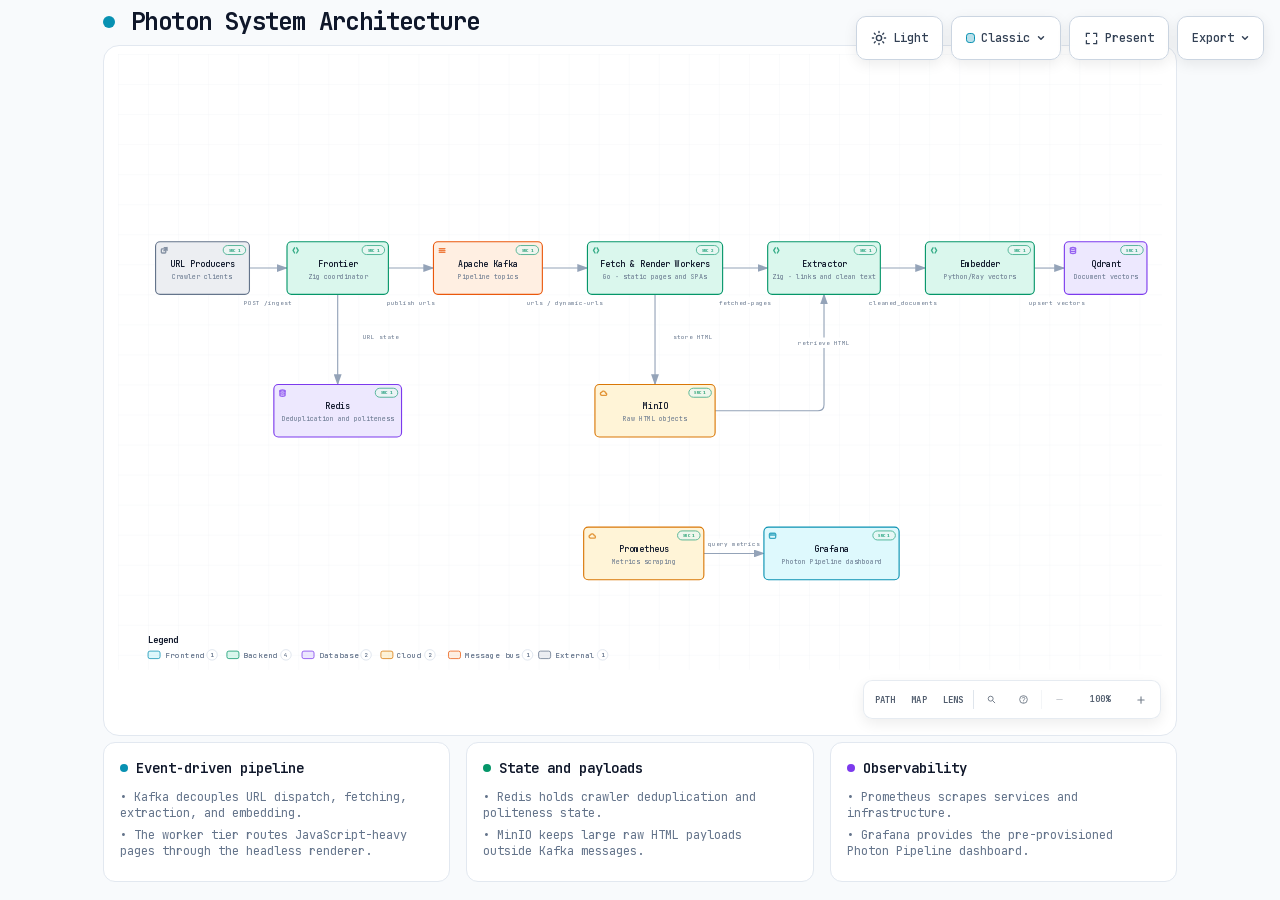
==== docs/architecture-assets/photon-system-architecture.html @ e8f9b31d "Improve crawler architecture and test coverage" ====
<!DOCTYPE html>
<html lang="en" data-theme="dark" data-preset="classic">
<head>
  <meta charset="UTF-8">
  <meta name="viewport" content="width=device-width, initial-scale=1.0">
  <meta name="generator" content="archify 2.17.0-dev.1">
  <title>Photon System Architecture Diagram</title>
  <script>
    // Resolve the theme before first paint so light-preference users don't
    // see a dark flash. The toolbar script below re-applies with UI state.
    (function () {
      try {
        var theme = null;
        try {
          var param = new URLSearchParams(window.location.search).get('theme');
          if (param === 'light' || param === 'dark') theme = param;
          if (new URLSearchParams(window.location.search).get('embed') === '1') {
            document.documentElement.setAttribute('data-embed', 'true');
          }
          if (new URLSearchParams(window.location.search).get('present') === '1') {
            document.documentElement.setAttribute('data-present', 'true');
          }
        } catch (_) {}
        if (!theme) {
          try { theme = localStorage.getItem('archify-theme'); } catch (_) {}
        }
        if (theme !== 'light' && theme !== 'dark') {
          theme = window.matchMedia('(prefers-color-scheme: light)').matches ? 'light' : 'dark';
        }
        document.documentElement.setAttribute('data-theme', theme);
      } catch (_) {}
    })();
  </script>
  <style id="archify-fonts">
/*
JetBrains Mono variable WOFF2 subsets from Google Fonts service revision v24.
These fixed bytes are shared by the viewer and its SVG/raster exports.
No local() source: an installed copy must not override the bundled font.
Uncovered characters (including CJK) still use the system fallback stack.
Upstream: https://github.com/JetBrains/JetBrainsMono

cyrillic-ext    1664 bytes  sha256 9343de2ca5d9549f792e7962375af8efb0f320c7643bfd36c884b5a30e5c396f
cyrillic        8892 bytes  sha256 4995a9a43ac659ec32fcd8b463755cd6a07b31a6e6b3894a6a153b661cf490e2
greek           6800 bytes  sha256 49c3da6c9a2b279b0f1f860f5cfb1f5dc38d88a5c7be9c9b1837bbc4e3db6111
vietnamese      5872 bytes  sha256 d44eb1936043a56038eb02dd70b243f379bef65783f94ec12f277550720411f1
latin-ext      11596 bytes  sha256 9c38cb2d0d2d93c1ee6e21fa78db76f13ea7e15e15cc64214c7ca89b6aaa35c4
latin          31340 bytes  sha256 2c32b9b3ee358c119e210f6f5195f9bd34894d78a785ff2e95d60e718e400af4

Copyright 2020 The JetBrains Mono Project Authors (https://github.com/JetBrains/JetBrainsMono)

This Font Software is licensed under the SIL Open Font License, Version 1.1.
This license is copied below, and is also available with a FAQ at:
https://openfontlicense.org


-----------------------------------------------------------
SIL OPEN FONT LICENSE Version 1.1 - 26 February 2007
-----------------------------------------------------------

PREAMBLE
The goals of the Open Font License (OFL) are to stimulate worldwide
development of collaborative font projects, to support the font creation
efforts of academic and linguistic communities, and to provide a free and
open framework in which fonts may be shared and improved in partnership
with others.

The OFL allows the licensed fonts to be used, studied, modified and
redistributed freely as long as they are not sold by themselves. The
fonts, including any derivative works, can be bundled, embedded,
redistributed and/or sold with any software provided that any reserved
names are not used by derivative works. The fonts and derivatives,
however, cannot be released under any other type of license. The
requirement for fonts to remain under this license does not apply
to any document created using the fonts or their derivatives.

DEFINITIONS
"Font Software" refers to the set of files released by the Copyright
Holder(s) under this license and clearly marked as such. This may
include source files, build scripts and documentation.

"Reserved Font Name" refers to any names specified as such after the
copyright statement(s).

"Original Version" refers to the collection of Font Software components as
distributed by the Copyright Holder(s).

"Modified Version" refers to any derivative made by adding to, deleting,
or substituting -- in part or in whole -- any of the components of the
Original Version, by changing formats or by porting the Font Software to a
new environment.

"Author" refers to any designer, engineer, programmer, technical
writer or other person who contributed to the Font Software.

PERMISSION & CONDITIONS
Permission is hereby granted, free of charge, to any person obtaining
a copy of the Font Software, to use, study, copy, merge, embed, modify,
redistribute, and sell modified and unmodified copies of the Font
Software, subject to the following conditions:

1) Neither the Font Software nor any of its individual components,
in Original or Modified Versions, may be sold by itself.

2) Original or Modified Versions of the Font Software may be bundled,
redistributed and/or sold with any software, provided that each copy
contains the above copyright notice and this license. These can be
included either as stand-alone text files, human-readable headers or
in the appropriate machine-readable metadata fields within text or
binary files as long as those fields can be easily viewed by the user.

3) No Modified Version of the Font Software may use the Reserved Font
Name(s) unless explicit written permission is granted by the corresponding
Copyright Holder. This restriction only applies to the primary font name as
presented to the users.

4) The name(s) of the Copyright Holder(s) or the Author(s) of the Font
Software shall not be used to promote, endorse or advertise any
Modified Version, except to acknowledge the contribution(s) of the
Copyright Holder(s) and the Author(s) or with their explicit written
permission.

5) The Font Software, modified or unmodified, in part or in whole,
must be distributed entirely under this license, and must not be
distributed under any other license. The requirement for fonts to
remain under this license does not apply to any document created
using the Font Software.

TERMINATION
This license becomes null and void if any of the above conditions are
not met.

DISCLAIMER
THE FONT SOFTWARE IS PROVIDED "AS IS", WITHOUT WARRANTY OF ANY KIND,
EXPRESS OR IMPLIED, INCLUDING BUT NOT LIMITED TO ANY WARRANTIES OF
MERCHANTABILITY, FITNESS FOR A PARTICULAR PURPOSE AND NONINFRINGEMENT
OF COPYRIGHT, PATENT, TRADEMARK, OR OTHER RIGHT. IN NO EVENT SHALL THE
COPYRIGHT HOLDER BE LIABLE FOR ANY CLAIM, DAMAGES OR OTHER LIABILITY,
INCLUDING ANY GENERAL, SPECIAL, INDIRECT, INCIDENTAL, OR CONSEQUENTIAL
DAMAGES, WHETHER IN AN ACTION OF CONTRACT, TORT OR OTHERWISE, ARISING
FROM, OUT OF THE USE OR INABILITY TO USE THE FONT SOFTWARE OR FROM
OTHER DEALINGS IN THE FONT SOFTWARE.
*/
    /* cyrillic-ext */
    @font-face { font-family: 'JetBrains Mono'; font-style: normal; font-weight: 400 800; font-display: swap;
      src: url([data-uri]) format('woff2');
      unicode-range: U+0460-052F, U+1C80-1C8A, U+20B4, U+2DE0-2DFF, U+A640-A69F, U+FE2E-FE2F; }
    /* cyrillic */
    @font-face { font-family: 'JetBrains Mono'; font-style: normal; font-weight: 400 800; font-display: swap;
      src: url([data-uri]) format('woff2');
      unicode-range: U+0301, U+0400-045F, U+0490-0491, U+04B0-04B1, U+2116; }
    /* greek */
    @font-face { font-family: 'JetBrains Mono'; font-style: normal; font-weight: 400 800; font-display: swap;
      src: url([data-uri]) format('woff2');
      unicode-range: U+0370-0377, U+037A-037F, U+0384-038A, U+038C, U+038E-03A1, U+03A3-03FF; }
    /* vietnamese */
    @font-face { font-family: 'JetBrains Mono'; font-style: normal; font-weight: 400 800; font-display: swap;
      src: url([data-uri]) format('woff2');
      unicode-range: U+0102-0103, U+0110-0111, U+0128-0129, U+0168-0169, U+01A0-01A1, U+01AF-01B0, U+0300-0301, U+0303-0304, U+0308-0309, U+0323, U+0329, U+1EA0-1EF9, U+20AB; }
    /* latin-ext */
    @font-face { font-family: 'JetBrains Mono'; font-style: normal; font-weight: 400 800; font-display: swap;
      src: url([data-uri]) format('woff2');
      unicode-range: U+0100-02BA, U+02BD-02C5, U+02C7-02CC, U+02CE-02D7, U+02DD-02FF, U+0304, U+0308, U+0329, U+1D00-1DBF, U+1E00-1E9F, U+1EF2-1EFF, U+2020, U+20A0-20AB, U+20AD-20C0, U+2113, U+2C60-2C7F, U+A720-A7FF; }
    /* latin */
    @font-face { font-family: 'JetBrains Mono'; font-style: normal; font-weight: 400 800; font-display: swap;
      src: url([data-uri]) format('woff2');
      unicode-range: U+0000-00FF, U+0131, U+0152-0153, U+02BB-02BC, U+02C6, U+02DA, U+02DC, U+0304, U+0308, U+0329, U+2000-206F, U+20AC, U+2122, U+2191, U+2193, U+2212, U+2215, U+FEFF, U+FFFD; }
  </style>
  <style>
    /* ==========================================================
       THEME VARIABLES — switch by toggling [data-theme] on <html>
       ========================================================== */
    :root,
    [data-theme="dark"] {
      --bg: #020617;
      --grid: #1e293b;
      --text: #ffffff;
      --text-muted: #94a3b8;
      --text-dim: #475569;
      /* UI chrome and menu hints need more contrast than SVG .t-dim accents */
      --text-faint: #7d8da1;

      --panel: rgba(15, 23, 42, 0.5);
      --panel-border: #1e293b;
      --lane-fill: rgba(15, 23, 42, 0.22);
      --lane-stroke: #334155;

      --arrow: #64748b;
      --arrow-emphasis: #34d399;

      /* Opaque mask color used behind semi-transparent component fills
         so the arrows drawn underneath are properly hidden. */
      --mask: #0f172a;

      --frontend-fill:    rgba(8, 51, 68, 0.4);
      --frontend-stroke:  #22d3ee;
      --backend-fill:     rgba(6, 78, 59, 0.4);
      --backend-stroke:   #34d399;
      --database-fill:    rgba(76, 29, 149, 0.4);
      --database-stroke:  #a78bfa;
      --cloud-fill:       rgba(120, 53, 15, 0.3);
      --cloud-stroke:     #fbbf24;
      --security-fill:    rgba(136, 19, 55, 0.4);
      --security-stroke:  #fb7185;
      --messagebus-fill:  rgba(251, 146, 60, 0.3);
      --messagebus-stroke:#fb923c;
      --external-fill:    rgba(30, 41, 59, 0.5);
      --external-stroke:  #94a3b8;

      --toolbar-bg:       rgba(15, 23, 42, 0.8);
      --toolbar-border:   #334155;
      --toolbar-text:     #e2e8f0;
      --toolbar-hover:    rgba(15, 23, 42, 0.95);
      --toolbar-menu-bg:  #0f172a;
    }

    [data-theme="light"] {
      --bg: #f8fafc;
      --grid: #e2e8f0;
      --text: #0f172a;
      --text-muted: #64748b;
      --text-dim: #94a3b8;
      --text-faint: #64748b;

      --panel: #ffffff;
      --panel-border: #e2e8f0;
      --lane-fill: rgba(248, 250, 252, 0.65);
      --lane-stroke: #cbd5e1;

      --arrow: #94a3b8;
      --arrow-emphasis: #059669;

      --mask: #ffffff;

      --frontend-fill:    rgba(34, 211, 238, 0.15);
      --frontend-stroke:  #0891b2;
      --backend-fill:     rgba(52, 211, 153, 0.18);
      --backend-stroke:   #059669;
      --database-fill:    rgba(167, 139, 250, 0.2);
      --database-stroke:  #7c3aed;
      --cloud-fill:       rgba(251, 191, 36, 0.18);
      --cloud-stroke:     #d97706;
      --security-fill:    rgba(251, 113, 133, 0.15);
      --security-stroke:  #e11d48;
      --messagebus-fill:  rgba(251, 146, 60, 0.15);
      --messagebus-stroke:#ea580c;
      --external-fill:    rgba(148, 163, 184, 0.18);
      --external-stroke:  #64748b;

      --toolbar-bg:       rgba(255, 255, 255, 0.92);
      --toolbar-border:   #cbd5e1;
      --toolbar-text:     #334155;
      --toolbar-hover:    #ffffff;
      --toolbar-menu-bg:  #ffffff;
    }

    /* ==========================================================
       SIGNAL FLOW — an opt-in, motion-forward visual preset.
       The variables also target a standalone exported SVG, whose
       root carries data-preset and data-theme directly.
       ========================================================== */
    [data-preset="signal-flow"][data-theme="dark"] {
      --bg: #030711;
      --grid: #15233a;
      --panel: rgba(6, 14, 28, 0.78);
      --panel-border: #1d3350;
      --lane-fill: rgba(9, 22, 40, 0.5);
      --lane-stroke: #2c4564;
      --text: #f5fbff;
      --text-muted: #9eb0c7;
      --text-dim: #52667f;
      --text-faint: #7890ad;
      --mask: #07101e;
      --frontend-fill: rgba(6, 182, 212, 0.14);
      --frontend-stroke: #67e8f9;
      --backend-fill: rgba(16, 185, 129, 0.14);
      --backend-stroke: #5eead4;
      --database-fill: rgba(139, 92, 246, 0.16);
      --database-stroke: #c4b5fd;
      --cloud-fill: rgba(245, 158, 11, 0.13);
      --cloud-stroke: #fcd34d;
      --security-fill: rgba(244, 63, 94, 0.13);
      --security-stroke: #fda4af;
      --messagebus-fill: rgba(249, 115, 22, 0.13);
      --messagebus-stroke: #fdba74;
      --external-fill: rgba(71, 85, 105, 0.24);
      --external-stroke: #a5b4c7;
      --arrow: #7890ad;
      --arrow-emphasis: #2dd4bf;
      --toolbar-bg: rgba(7, 16, 30, 0.86);
      --toolbar-border: #29415f;
      --toolbar-menu-bg: #07101e;
    }

    [data-preset="signal-flow"][data-theme="light"] {
      --bg: #f4f9fc;
      --grid: #d4e5ee;
      --panel: rgba(255, 255, 255, 0.82);
      --panel-border: #bfd5e2;
      --lane-fill: rgba(232, 243, 248, 0.62);
      --lane-stroke: #a9c5d5;
      --text: #102638;
      --text-muted: #587287;
      --text-dim: #8aa2b4;
      --text-faint: #668397;
      --mask: #ffffff;
      --frontend-fill: rgba(6, 182, 212, 0.09);
      --frontend-stroke: #0789a1;
      --backend-fill: rgba(5, 150, 105, 0.09);
      --backend-stroke: #087f69;
      --database-fill: rgba(124, 58, 237, 0.09);
      --database-stroke: #7254c7;
      --cloud-fill: rgba(217, 119, 6, 0.08);
      --cloud-stroke: #b9670b;
      --security-fill: rgba(225, 29, 72, 0.08);
      --security-stroke: #c53a59;
      --messagebus-fill: rgba(234, 88, 12, 0.08);
      --messagebus-stroke: #c65f27;
      --external-fill: rgba(100, 116, 139, 0.1);
      --external-stroke: #607a8c;
      --arrow: #7b97aa;
      --arrow-emphasis: #0d9488;
    }

    /* ==========================================================
       BLUEPRINT — a review-first drafting preset for deployment,
       infrastructure, and technical design documentation. It keeps
       the same semantic palette and geometry while trading glow for
       precise grid contrast, squared materials, and drafting marks.
       ========================================================== */
    [data-preset="blueprint"][data-theme="dark"] {
      --bg: #06131f;
      --grid: #17425a;
      --panel: rgba(7, 27, 43, 0.9);
      --panel-border: #27627f;
      --lane-fill: rgba(10, 43, 66, 0.36);
      --lane-stroke: #34799a;
      --text: #e3f6ff;
      --text-muted: #91b8ca;
      --text-dim: #557e92;
      --text-faint: #739caf;
      --mask: #0a2031;
      --frontend-fill: rgba(26, 157, 193, 0.14);
      --frontend-stroke: #66d9ef;
      --backend-fill: rgba(31, 155, 124, 0.13);
      --backend-stroke: #69dfbd;
      --database-fill: rgba(120, 105, 196, 0.14);
      --database-stroke: #b4a8ff;
      --cloud-fill: rgba(197, 145, 43, 0.13);
      --cloud-stroke: #ffd166;
      --security-fill: rgba(199, 76, 104, 0.13);
      --security-stroke: #ff8da1;
      --messagebus-fill: rgba(207, 112, 49, 0.13);
      --messagebus-stroke: #ffad66;
      --external-fill: rgba(84, 119, 139, 0.18);
      --external-stroke: #a7cad9;
      --arrow: #78a3b7;
      --arrow-emphasis: #64dfc1;
      --toolbar-bg: rgba(7, 28, 45, 0.92);
      --toolbar-border: #34799a;
      --toolbar-text: #d8f3ff;
      --toolbar-hover: rgba(18, 58, 83, 0.95);
      --toolbar-menu-bg: #0a2031;
    }

    [data-preset="blueprint"][data-theme="light"] {
      --bg: #edf7fa;
      --grid: #b5d5e1;
      --panel: rgba(249, 253, 255, 0.94);
      --panel-border: #78aabd;
      --lane-fill: rgba(210, 232, 240, 0.42);
      --lane-stroke: #83b2c4;
      --text: #123344;
      --text-muted: #4e7486;
      --text-dim: #86a6b4;
      --text-faint: #668c9d;
      --mask: #f9fdff;
      --frontend-fill: rgba(8, 145, 178, 0.08);
      --frontend-stroke: #087f9c;
      --backend-fill: rgba(5, 128, 101, 0.08);
      --backend-stroke: #08755f;
      --database-fill: rgba(100, 75, 180, 0.08);
      --database-stroke: #6757a8;
      --cloud-fill: rgba(181, 120, 15, 0.08);
      --cloud-stroke: #a86609;
      --security-fill: rgba(190, 48, 80, 0.07);
      --security-stroke: #b32f50;
      --messagebus-fill: rgba(196, 81, 22, 0.07);
      --messagebus-stroke: #b65120;
      --external-fill: rgba(79, 112, 128, 0.08);
      --external-stroke: #506f7e;
      --arrow: #6d93a5;
      --arrow-emphasis: #087f69;
      --toolbar-bg: rgba(247, 252, 254, 0.94);
      --toolbar-border: #8ab5c5;
      --toolbar-text: #294f61;
      --toolbar-hover: #ffffff;
      --toolbar-menu-bg: #f9fdff;
    }

    /* ==========================================================
       EDITORIAL — a warm, publication-minded preset for design
       reviews, launch notes, and documentation. The diagram keeps
       the same semantic palette and exact geometry, but trades
       software chrome for paper, ink, ruled structure, and one
       restrained vermilion accent.
       ========================================================== */
    [data-preset="editorial"][data-theme="dark"] {
      --bg: #181611;
      --grid: #39342a;
      --panel: rgba(35, 31, 24, 0.96);
      --panel-border: #625a4a;
      --lane-fill: rgba(52, 46, 35, 0.46);
      --lane-stroke: #726957;
      --text: #f4eddf;
      --text-muted: #b9ae9b;
      --text-dim: #776e60;
      --text-faint: #9d917e;
      --mask: #231f18;
      --frontend-fill: rgba(43, 133, 142, 0.16);
      --frontend-stroke: #7fc6c7;
      --backend-fill: rgba(63, 132, 92, 0.16);
      --backend-stroke: #8fc29e;
      --database-fill: rgba(117, 91, 141, 0.17);
      --database-stroke: #c0a4d0;
      --cloud-fill: rgba(170, 119, 49, 0.16);
      --cloud-stroke: #d8ad68;
      --security-fill: rgba(157, 69, 65, 0.17);
      --security-stroke: #df9085;
      --messagebus-fill: rgba(174, 79, 42, 0.16);
      --messagebus-stroke: #df946f;
      --external-fill: rgba(126, 115, 96, 0.18);
      --external-stroke: #b8ad99;
      --arrow: #948978;
      --arrow-emphasis: #dd6b3d;
      --toolbar-bg: rgba(35, 31, 24, 0.92);
      --toolbar-border: #625a4a;
      --toolbar-text: #eee5d5;
      --toolbar-hover: #302a20;
      --toolbar-menu-bg: #231f18;
    }

    [data-preset="editorial"][data-theme="light"] {
      --bg: #f2eee5;
      --grid: #d8d0c2;
      --panel: rgba(251, 248, 241, 0.97);
      --panel-border: #c4b9a6;
      --lane-fill: rgba(229, 221, 207, 0.42);
      --lane-stroke: #b8aa94;
      --text: #242018;
      --text-muted: #6f6658;
      --text-dim: #a09788;
      --text-faint: #817767;
      --mask: #fbf8f1;
      --frontend-fill: rgba(31, 117, 126, 0.09);
      --frontend-stroke: #287e84;
      --backend-fill: rgba(42, 119, 75, 0.09);
      --backend-stroke: #397b53;
      --database-fill: rgba(105, 75, 130, 0.09);
      --database-stroke: #765d86;
      --cloud-fill: rgba(157, 103, 31, 0.1);
      --cloud-stroke: #9a671f;
      --security-fill: rgba(153, 58, 52, 0.09);
      --security-stroke: #9e463f;
      --messagebus-fill: rgba(182, 70, 27, 0.09);
      --messagebus-stroke: #ad4b25;
      --external-fill: rgba(101, 91, 75, 0.09);
      --external-stroke: #746b5e;
      --arrow: #8a806f;
      --arrow-emphasis: #bb4c23;
      --toolbar-bg: rgba(251, 248, 241, 0.94);
      --toolbar-border: #c4b9a6;
      --toolbar-text: #40392f;
      --toolbar-hover: #fffdf8;
      --toolbar-menu-bg: #fbf8f1;
    }

    * { margin: 0; padding: 0; box-sizing: border-box; }

    body {
      font-family: 'JetBrains Mono', ui-monospace, SFMono-Regular, Menlo, Consolas, 'DejaVu Sans Mono', 'Liberation Mono', 'Noto Sans Mono CJK SC', 'PingFang SC', 'Hiragino Sans GB', 'Microsoft YaHei', monospace;
      background: var(--bg);
      min-height: 100vh;
      padding: 2rem;
      color: var(--text);
      transition: background 0.2s ease, color 0.2s ease;
    }

    html[data-preset="signal-flow"] body {
      background-image:
        radial-gradient(circle at 18% -8%, rgba(34, 211, 238, 0.14), transparent 34rem),
        radial-gradient(circle at 92% 18%, rgba(139, 92, 246, 0.12), transparent 30rem);
      background-attachment: fixed;
    }
    html[data-preset="signal-flow"][data-theme="light"] body {
      background-image:
        radial-gradient(circle at 18% -8%, rgba(6, 182, 212, 0.12), transparent 34rem),
        radial-gradient(circle at 92% 18%, rgba(139, 92, 246, 0.08), transparent 30rem);
    }
    html[data-preset="blueprint"] body {
      background-image:
        linear-gradient(var(--grid) 1px, transparent 1px),
        linear-gradient(90deg, var(--grid) 1px, transparent 1px);
      background-size: 32px 32px;
      background-position: -1px -1px;
      background-attachment: fixed;
    }
    html[data-preset="editorial"] body {
      background-image:
        linear-gradient(90deg, transparent 0, transparent 5.4rem, color-mix(in srgb, var(--security-stroke) 18%, transparent) 5.4rem, color-mix(in srgb, var(--security-stroke) 18%, transparent) calc(5.4rem + 1px), transparent calc(5.4rem + 1px)),
        repeating-linear-gradient(0deg, transparent 0, transparent 31px, color-mix(in srgb, var(--grid) 36%, transparent) 31px, color-mix(in srgb, var(--grid) 36%, transparent) 32px);
      background-attachment: fixed;
    }

    /* Gallery/embed mode keeps the generated artifact as the source of truth
       while presenting only its diagram surface inside a proof card. */
    html[data-embed="true"] body {
      min-height: 0;
      padding: 0;
      overflow: hidden;
      background: var(--bg);
      background-image: none;
    }
    html[data-embed="true"] .toolbar,
    html[data-embed="true"] .header,
    html[data-embed="true"] .cards,
    html[data-embed="true"] .diagram-nav,
    html[data-embed="true"] .overview-map,
    html[data-embed="true"] .focus-chip,
    html[data-embed="true"] .route-probe,
    html[data-embed="true"] .semantic-lens,
    html[data-embed="true"] .diagram-guide,
    html[data-embed="true"] .node-finder,
    html[data-embed="true"] .guided-views { display: none !important; }
    html[data-embed="true"] .container { max-width: none; }
    html[data-embed="true"] .diagram-container {
      padding: 0.5rem;
      border: 0;
      border-radius: 0;
      box-shadow: none;
    }
    html[data-embed="true"] .diagram-container svg { min-width: 0; }

    /* Share Chapter Cue lives in the HTML viewer layer, not inside the SVG.
       It gives one-shot embeds a title, authored note, truthful stop order,
       and lifecycle state while canonical diagram geometry stays untouched. */
    .share-chapter-cue { display: none; }
    html[data-embed="true"][data-share-playback="true"] .share-chapter-cue:not([hidden]),
    html[data-embed="true"][data-share-moment="true"] .share-chapter-cue:not([hidden]) {
      position: absolute;
      z-index: 18;
      top: 0.85rem;
      left: 50%;
      display: grid;
      grid-template-columns: auto minmax(9rem, 13.5rem) minmax(0, 1fr);
      align-items: center;
      gap: 0.45rem 0.85rem;
      width: min(52rem, calc(100% - 1.5rem));
      min-height: 3.35rem;
      padding: 0.55rem 0.75rem 0.65rem;
      overflow: hidden;
      border: 1px solid color-mix(in srgb, var(--frontend-stroke) 42%, var(--toolbar-border));
      border-radius: 0.75rem;
      background:
        linear-gradient(115deg, color-mix(in srgb, var(--frontend-fill) 52%, transparent), transparent 45%),
        color-mix(in srgb, var(--toolbar-menu-bg) 92%, transparent);
      color: var(--toolbar-text);
      box-shadow: 0 14px 42px rgba(0, 0, 0, 0.3), inset 0 1px 0 rgba(255, 255, 255, 0.045);
      backdrop-filter: blur(16px);
      pointer-events: none;
      animation: archify-share-cue-enter 280ms cubic-bezier(0.22, 1, 0.36, 1) both;
    }
    html[data-preset="blueprint"] .share-chapter-cue {
      border-radius: 0.2rem;
      background:
        linear-gradient(90deg, color-mix(in srgb, var(--frontend-fill) 46%, transparent), transparent 36%),
        var(--toolbar-menu-bg);
      box-shadow: 0 10px 28px rgba(0, 0, 0, 0.2);
      backdrop-filter: none;
    }
    html[data-preset="editorial"] .share-chapter-cue {
      border-color: var(--panel-border);
      background:
        linear-gradient(90deg, color-mix(in srgb, var(--security-fill) 58%, transparent), transparent 42%),
        var(--toolbar-menu-bg);
      box-shadow: 0 10px 30px color-mix(in srgb, #000 18%, transparent);
      backdrop-filter: none;
    }
    html[data-preset="editorial"] .share-chapter-state { color: var(--arrow-emphasis); }
    html[data-preset="editorial"] .share-chapter-state::before {
      border-radius: 0;
      box-shadow: none;
      transform: rotate(45deg) scale(0.8);
    }
    .share-chapter-index {
      display: grid;
      gap: 0.12rem;
      min-width: 5rem;
      padding-right: 0.75rem;
      border-right: 1px solid var(--toolbar-border);
    }
    .share-chapter-state {
      display: inline-flex;
      align-items: center;
      gap: 0.36rem;
      color: var(--frontend-stroke);
      font-size: 0.5rem;
      font-weight: 800;
      letter-spacing: 0.14em;
      text-transform: uppercase;
    }
    .share-chapter-state::before {
      width: 0.38rem;
      height: 0.38rem;
      border-radius: 50%;
      background: currentColor;
      box-shadow: 0 0 10px currentColor;
      content: '';
    }
    .share-chapter-cue[data-state="playing"] .share-chapter-state::before {
      animation: archify-share-cue-pulse 1.15s ease-in-out infinite;
    }
    .share-chapter-count {
      color: var(--text-faint);
      font-size: 0.5rem;
      font-weight: 700;
      letter-spacing: 0.08em;
      text-transform: uppercase;
    }
    .share-chapter-copy { min-width: 0; }
    .share-chapter-copy strong,
    .share-chapter-copy small,
    .share-chapter-route {
      display: block;
      overflow: hidden;
      text-overflow: ellipsis;
      white-space: nowrap;
    }
    .share-chapter-copy strong {
      color: var(--toolbar-text);
      font-size: 0.6875rem;
      line-height: 1.35;
    }
    .share-chapter-copy small {
      margin-top: 0.08rem;
      color: var(--text-muted);
      font-size: 0.5rem;
      line-height: 1.35;
    }
    .share-chapter-route {
      color: color-mix(in srgb, var(--frontend-stroke) 76%, var(--text-muted));
      font-size: 0.5625rem;
      font-weight: 650;
      letter-spacing: 0.015em;
      text-align: right;
    }
    .share-chapter-progress {
      position: absolute;
      right: 0;
      bottom: 0;
      left: 0;
      height: 2px;
      overflow: hidden;
      background: color-mix(in srgb, var(--toolbar-border) 72%, transparent);
    }
    .share-chapter-progress span {
      display: block;
      width: 100%;
      height: 100%;
      background: linear-gradient(90deg, var(--frontend-stroke), var(--database-stroke));
      box-shadow: 0 0 12px var(--frontend-stroke);
      transform: scaleX(0);
      transform-origin: left center;
    }

    /* Presentation Stage is a viewer-only layer: it gives the live diagram
       the viewport while keeping guided views, theme, focus, and exports real.
       Embed mode wins when both query parameters are present. */
    html[data-present="true"]:not([data-embed="true"]) body {
      height: 100dvh;
      min-height: 0;
      padding: 1rem;
      overflow: hidden;
    }
    html[data-present="true"]:not([data-embed="true"]) .container {
      display: flex;
      flex-direction: column;
      gap: 0.75rem;
      width: 100%;
      max-width: none;
      height: calc(100dvh - 2rem);
    }
    html[data-present="true"]:not([data-embed="true"]) .header {
      flex: none;
      min-width: 0;
      margin: 0;
      padding-right: 23rem;
    }
    html[data-present="true"]:not([data-embed="true"]) .header-row { margin-bottom: 0.25rem; }
    html[data-present="true"]:not([data-embed="true"]) .subtitle {
      overflow: hidden;
      text-overflow: ellipsis;
      white-space: nowrap;
    }
    html[data-present="true"]:not([data-embed="true"]) .guided-views {
      flex: none;
      margin-bottom: 0;
    }
    html[data-present="true"]:not([data-embed="true"]) .diagram-container {
      display: flex;
      flex: 1 1 auto;
      align-items: center;
      justify-content: center;
      min-height: 0;
      padding: 0.75rem;
      padding-bottom: calc(0.75rem + var(--archify-nav-reserve));
    }
    html[data-present="true"]:not([data-embed="true"]) .diagram-container > svg {
      flex: 1 1 auto;
      height: 100%;
      min-height: 0;
      width: 100%;
      min-width: 0;
    }
    html[data-present="true"]:not([data-embed="true"]) .cards { display: none; }
    html[data-present="true"]:not([data-embed="true"]) #btn-present {
      border-color: var(--frontend-stroke);
      color: var(--frontend-stroke);
    }

    /* The reader owns only the outer scale. Wide diagrams keep one authored
       SVG/viewBox while the runtime chooses a desktop width from the actual
       vertical budget. This avoids device-specific files and breakpoint
       jumps between a laptop and a tall monitor. */
    .container {
      width: 100%;
      max-width: var(--archify-reader-width, 1440px);
      margin: 0 auto;
    }
    @media (min-width: 768px) and (max-height: 920px) {
      .header { margin-bottom: 1rem; }
      .diagram-container { padding: 1rem; }
      .cards { margin-top: 1rem; }
      .card { padding: 1rem; }
    }

    .header { margin-bottom: 1.5rem; padding-right: 29.5rem; }

    html[data-preset="signal-flow"] .header,
    html[data-preset="blueprint"] .header,
    html[data-preset="editorial"] .header { padding-right: 29.5rem; }

    .header-row {
      display: flex;
      align-items: center;
      gap: 1rem;
      margin-bottom: 0.5rem;
    }

    .pulse-dot {
      width: 12px;
      height: 12px;
      background: var(--frontend-stroke);
      border-radius: 50%;
      animation: none;
    }

    html[data-motion-capable="true"] .pulse-dot { animation: pulse 2s infinite; }

    @keyframes pulse {
      0%, 100% { opacity: 1; }
      50% { opacity: 0.5; }
    }

    h1 {
      font-size: 1.5rem;
      font-weight: 700;
      letter-spacing: -0.025em;
    }

    .subtitle {
      color: var(--text-muted);
      font-size: 0.875rem;
      margin-left: 1.75rem;
    }

    html[data-preset="signal-flow"] .header-row::after {
      content: attr(data-preset-badge-signal-flow);
      margin-left: auto;
      color: var(--frontend-stroke);
      border: 1px solid var(--frontend-stroke);
      border-radius: 999px;
      padding: 0.28rem 0.6rem;
      font-size: 0.625rem;
      letter-spacing: 0.12em;
      opacity: 0.82;
      box-shadow: 0 0 20px rgba(34, 211, 238, 0.12);
      white-space: nowrap;
    }

    html[data-preset="blueprint"] .pulse-dot {
      width: 10px;
      height: 10px;
      border: 1px solid var(--frontend-stroke);
      border-radius: 1px;
      background: transparent;
      box-shadow: inset 0 0 0 2px var(--bg);
      transform: rotate(45deg);
      animation: none;
    }
    html[data-preset="blueprint"] .header-row::after {
      content: attr(data-preset-badge-blueprint);
      margin-left: auto;
      padding: 0.28rem 0.55rem;
      border-top: 1px solid var(--frontend-stroke);
      border-bottom: 1px solid var(--frontend-stroke);
      color: var(--frontend-stroke);
      font-size: 0.5625rem;
      font-weight: 700;
      letter-spacing: 0.14em;
      white-space: nowrap;
    }

    html[data-preset="editorial"] h1,
    html[data-preset="editorial"] .card h3 {
      font-family: Georgia, 'Times New Roman', 'Songti SC', STSong, serif;
      letter-spacing: -0.02em;
    }
    html[data-preset="editorial"] h1 { font-size: 1.72rem; font-weight: 600; }
    html[data-preset="editorial"] .pulse-dot {
      width: 9px;
      height: 9px;
      border: 1px solid var(--arrow-emphasis);
      border-radius: 0;
      background: var(--arrow-emphasis);
      box-shadow: 0 0 0 3px color-mix(in srgb, var(--arrow-emphasis) 14%, transparent);
      transform: rotate(45deg);
      animation: none;
    }
    html[data-preset="editorial"] .header-row::after {
      content: attr(data-preset-badge-editorial);
      margin-left: auto;
      padding: 0.32rem 0 0.24rem;
      border-bottom: 2px solid var(--arrow-emphasis);
      color: var(--arrow-emphasis);
      font-family: Georgia, 'Times New Roman', serif;
      font-size: 0.625rem;
      font-style: italic;
      font-weight: 600;
      letter-spacing: 0.08em;
      white-space: nowrap;
    }

    .diagram-container {
      --archify-nav-reserve: 0px;
      background: var(--panel);
      border-radius: 1rem;
      border: 1px solid var(--panel-border);
      padding: 1.5rem;
      padding-bottom: calc(1.5rem + var(--archify-nav-reserve));
      overflow: hidden;
      position: relative;
    }

    html[data-preset="signal-flow"] .diagram-container {
      position: relative;
      overflow: hidden;
      background: linear-gradient(180deg, rgba(8, 20, 38, 0.82), rgba(3, 8, 18, 0.94));
      box-shadow: inset 0 1px 0 rgba(255, 255, 255, 0.04), 0 28px 80px rgba(0, 0, 0, 0.34);
    }
    html[data-preset="signal-flow"][data-theme="light"] .diagram-container {
      background: linear-gradient(180deg, rgba(255, 255, 255, 0.9), rgba(237, 246, 250, 0.94));
      box-shadow: inset 0 1px 0 rgba(255, 255, 255, 0.72), 0 24px 60px rgba(45, 78, 99, 0.12);
    }
    html[data-preset="blueprint"] .diagram-container {
      border-color: var(--panel-border);
      border-radius: 0.35rem;
      background: var(--panel);
      box-shadow:
        inset 0 0 0 1px color-mix(in srgb, var(--panel-border) 34%, transparent),
        0 18px 48px rgba(0, 0, 0, 0.16);
    }
    html[data-preset="blueprint"] .diagram-container::after {
      content: "";
      position: absolute;
      z-index: 10;
      inset: 0.7rem;
      pointer-events: none;
      background:
        linear-gradient(var(--frontend-stroke), var(--frontend-stroke)) left top / 1.35rem 1px no-repeat,
        linear-gradient(var(--frontend-stroke), var(--frontend-stroke)) left top / 1px 1.35rem no-repeat,
        linear-gradient(var(--frontend-stroke), var(--frontend-stroke)) right top / 1.35rem 1px no-repeat,
        linear-gradient(var(--frontend-stroke), var(--frontend-stroke)) right top / 1px 1.35rem no-repeat,
        linear-gradient(var(--frontend-stroke), var(--frontend-stroke)) left bottom / 1.35rem 1px no-repeat,
        linear-gradient(var(--frontend-stroke), var(--frontend-stroke)) left bottom / 1px 1.35rem no-repeat,
        linear-gradient(var(--frontend-stroke), var(--frontend-stroke)) right bottom / 1.35rem 1px no-repeat,
        linear-gradient(var(--frontend-stroke), var(--frontend-stroke)) right bottom / 1px 1.35rem no-repeat;
      opacity: 0.58;
    }
    html[data-preset="editorial"] .diagram-container {
      overflow: hidden;
      border-color: var(--panel-border);
      border-radius: 0.38rem;
      background:
        linear-gradient(90deg, color-mix(in srgb, var(--security-fill) 58%, transparent), transparent 12%),
        var(--panel);
      box-shadow:
        0 1px 0 color-mix(in srgb, var(--text) 6%, transparent),
        0 18px 48px color-mix(in srgb, #000 19%, transparent);
    }
    html[data-preset="editorial"] .diagram-container::after {
      position: absolute;
      z-index: 10;
      top: 0.72rem;
      right: 1.25rem;
      padding: 0.2rem 0.52rem;
      border: 1px solid var(--panel-border);
      background: var(--panel);
      color: var(--arrow-emphasis);
      content: attr(data-preset-badge-editorial-plate);
      font-family: Georgia, 'Times New Roman', serif;
      font-size: 0.52rem;
      font-style: italic;
      font-weight: 600;
      letter-spacing: 0.09em;
      pointer-events: none;
    }
    html[data-embed="true"][data-preset="editorial"] .diagram-container::after { display: none; }
    html[data-motion-capable="true"][data-preset="signal-flow"][data-ambient-motion="running"] .diagram-container::before {
      content: "";
      position: absolute;
      inset: 0;
      pointer-events: none;
      background: linear-gradient(115deg, transparent 28%, rgba(103, 232, 249, 0.035) 48%, transparent 68%);
      transform: translateX(-70%);
      animation: archify-signal-scan 4.8s ease-in-out 1 both;
    }

    /* Motion Governor gives the reader a real static state and gives the
       strongest semantic action the only motion budget. Atmosphere resets to
       its authored base instead of freezing mid-cycle. Static artifacts never
       start a decorative pulse or scan. */
    html:not([data-motion-capable="true"]) svg[data-animation="trace"] [data-animate] {
      animation: none !important;
    }
    html[data-motion="still"] .pulse-dot,
    html[data-motion="still"] .diagram-container::before,
    html[data-motion="still"] svg[data-animation="trace"] [data-animate],
    html[data-motion-owner] .pulse-dot,
    html[data-motion-owner] .diagram-container::before,
    html[data-motion-owner] svg[data-animation="trace"] [data-animate],
    html[data-embed="true"] .pulse-dot,
    html[data-embed="true"] .diagram-container::before,
    html[data-share-playback="true"] .pulse-dot,
    html[data-share-playback="true"] .diagram-container::before,
    html[data-document-hidden="true"] .pulse-dot,
    html[data-document-hidden="true"] .diagram-container::before,
    html[data-document-hidden="true"] svg[data-animation="trace"] [data-animate] {
      animation: none !important;
    }
    html[data-motion="still"] .diagram-container::before,
    html[data-motion-owner] .diagram-container::before,
    html[data-embed="true"] .diagram-container::before,
    html[data-share-playback="true"] .diagram-container::before {
      opacity: 0;
    }
    html[data-motion="still"] .guided-view-progress span,
    html[data-motion="still"] .guided-story-caption,
    html[data-motion="still"] .story-trail-flow,
    html[data-motion="still"] .intent-trace-flow,
    html[data-motion="still"] .route-probe-flow,
    html[data-motion="still"] .route-journey-flow,
    html[data-motion="still"] .semantic-lens-flow,
    html[data-motion="still"] .diagram-guide,
    html[data-motion="still"] [data-story-step],
    html[data-motion="still"] .overview-map-live,
    html[data-motion="still"] .guided-view-stop,
    html[data-motion="still"] .share-chapter-cue,
    html[data-motion="still"] .share-chapter-state::before,
    html[data-motion="still"] .share-chapter-progress span,
    html[data-document-hidden="true"] .guided-view-progress span,
    html[data-document-hidden="true"] .story-trail-flow,
    html[data-document-hidden="true"] .intent-trace-flow,
    html[data-document-hidden="true"] .route-probe-flow,
    html[data-document-hidden="true"] .route-journey-flow,
    html[data-document-hidden="true"] .semantic-lens-flow,
    html[data-document-hidden="true"] .diagram-guide,
    html[data-document-hidden="true"] [data-story-step],
    html[data-document-hidden="true"] .overview-map-live,
    html[data-document-hidden="true"] .guided-view-stop,
    html[data-document-hidden="true"] .share-chapter-cue,
    html[data-document-hidden="true"] .share-chapter-state::before,
    html[data-document-hidden="true"] .share-chapter-progress span {
      animation: none !important;
    }
    html[data-motion="still"] .guided-view-progress span {
      transform: scaleX(1) !important;
    }
    html[data-motion="still"] svg[data-story-playing="true"] .story-trail-flow {
      stroke-dasharray: none;
      stroke-dashoffset: 0;
      opacity: 0.55;
    }
    html[data-motion="still"] .intent-trace-flow,
    html[data-motion="still"] .route-probe-flow {
      stroke-dasharray: none;
      stroke-dashoffset: 0;
      opacity: 0.72;
    }
    html[data-motion="still"] .route-journey-overlay,
    html[data-document-hidden="true"] .route-journey-overlay { display: none !important; }
    html[data-motion="still"] .relationship-pulse-overlay,
    html[data-motion="still"] .story-carrier-overlay,
    html[data-document-hidden="true"] .story-carrier-overlay { display: none !important; }
    html[data-motion="still"] .chapter-handoff-overlay { display: none !important; }
    html[data-motion="still"] .chapter-handoff-anchor { animation: none !important; }
    html[data-motion="still"] .guided-view-chapter,
    html[data-motion="still"] svg [data-node-id],
    html[data-motion="still"] svg [data-edge-from],
    html[data-motion="still"] svg [data-detail],
    html[data-motion="still"] svg [data-detail-anchor],
    html[data-motion="still"] svg [data-legend-hit],
    html[data-motion="still"] svg {
      transition: none !important;
    }

    svg {
      width: 100%;
      min-width: min(900px, 100%);
      display: block;
      transform-origin: 0 0;
      transition: transform 0.18s ease;
    }

    .diagram-container.is-camera-moving svg {
      transition: transform 0.42s cubic-bezier(0.22, 1, 0.36, 1);
    }
    .diagram-container.is-camera-transaction svg { transition: none; }
    .diagram-container.is-pannable { cursor: grab; }
    .diagram-container.is-panning { cursor: grabbing; user-select: none; }
    .diagram-container.is-panning svg { transition: none; }

    .diagram-nav {
      position: absolute;
      right: 1rem;
      bottom: 1rem;
      z-index: 12;
      display: inline-flex;
      align-items: center;
      max-width: calc(100% - 2rem);
      padding: 0.15rem;
      gap: 0;
      overflow-x: auto;
      border: 1px solid color-mix(in srgb, var(--toolbar-border) 48%, transparent);
      border-radius: 0.58rem;
      background: color-mix(in srgb, var(--toolbar-bg) 82%, transparent);
      box-shadow: 0 5px 14px rgba(0, 0, 0, 0.07);
      backdrop-filter: blur(10px);
      scrollbar-width: none;
    }
    .diagram-nav::-webkit-scrollbar { display: none; }
    .diagram-nav button,
    .focus-chip button,
    .guided-views button {
      border: 0;
      background: transparent;
      color: var(--toolbar-text);
      font: inherit;
      cursor: pointer;
    }
    .diagram-nav button {
      min-width: 2rem;
      height: 2rem;
      padding: 0 0.35rem;
      border-radius: 0.35rem;
      color: color-mix(in srgb, var(--toolbar-text) 68%, transparent);
      font-size: 0.56rem;
      font-weight: 600;
      letter-spacing: 0.02em;
      transition: background 0.15s, color 0.15s;
    }
    .diagram-nav button:hover,
    .diagram-nav button:focus-visible,
    .focus-chip button:hover,
    .focus-chip button:focus-visible,
    .guided-views button:hover,
    .guided-views button:focus-visible { background: var(--toolbar-hover); }
    .diagram-nav button:focus-visible,
    .focus-chip button:focus-visible,
    .guided-views button:focus-visible {
      outline: 2px solid var(--frontend-stroke);
      outline-offset: 1px;
    }
    .diagram-nav button:disabled { opacity: 0.38; cursor: default; }
    .diagram-nav button:disabled:hover { background: transparent; }
    .diagram-nav #btn-route-probe,
    .diagram-nav #btn-overview-map,
    .diagram-nav #btn-semantic-lens {
      min-width: auto;
      padding-inline: 0.5rem;
      color: color-mix(in srgb, var(--toolbar-text) 86%, transparent);
      font-weight: 650;
    }
    .diagram-nav #btn-node-finder,
    .diagram-nav [data-view="out"] {
      position: relative;
      margin-left: 0.25rem;
    }
    .diagram-nav #btn-node-finder::before,
    .diagram-nav [data-view="out"]::before {
      position: absolute;
      top: 0.4rem;
      bottom: 0.4rem;
      left: -0.13rem;
      width: 1px;
      background: color-mix(in srgb, var(--toolbar-border) 62%, transparent);
      content: "";
      pointer-events: none;
    }
    .diagram-nav-icon {
      display: block;
      width: 0.72rem;
      height: 0.72rem;
      margin: auto;
      background: currentColor;
      -webkit-mask-position: center;
      -webkit-mask-repeat: no-repeat;
      -webkit-mask-size: contain;
      mask-position: center;
      mask-repeat: no-repeat;
      mask-size: contain;
    }
    .diagram-nav-icon.find {
      -webkit-mask-image: url("data:image/svg+xml,%3Csvg xmlns='http://www.w3.org/2000/svg' viewBox='0 0 20 20'%3E%3Ccircle cx='8.5' cy='8.5' r='4.5' fill='none' stroke='black' stroke-width='1.8'/%3E%3Cpath d='m12 12 4 4' fill='none' stroke='black' stroke-width='1.8' stroke-linecap='round'/%3E%3C/svg%3E");
      mask-image: url("data:image/svg+xml,%3Csvg xmlns='http://www.w3.org/2000/svg' viewBox='0 0 20 20'%3E%3Ccircle cx='8.5' cy='8.5' r='4.5' fill='none' stroke='black' stroke-width='1.8'/%3E%3Cpath d='m12 12 4 4' fill='none' stroke='black' stroke-width='1.8' stroke-linecap='round'/%3E%3C/svg%3E");
    }
    .diagram-nav-icon.guide {
      -webkit-mask-image: url("data:image/svg+xml,%3Csvg xmlns='http://www.w3.org/2000/svg' viewBox='0 0 20 20'%3E%3Ccircle cx='10' cy='10' r='7' fill='none' stroke='black' stroke-width='1.7'/%3E%3Cpath d='M7.8 7.3a2.4 2.4 0 014.6.9c0 1.8-2.4 2-2.4 3.7M10 14.9h.01' fill='none' stroke='black' stroke-width='1.7' stroke-linecap='round'/%3E%3C/svg%3E");
      mask-image: url("data:image/svg+xml,%3Csvg xmlns='http://www.w3.org/2000/svg' viewBox='0 0 20 20'%3E%3Ccircle cx='10' cy='10' r='7' fill='none' stroke='black' stroke-width='1.7'/%3E%3Cpath d='M7.8 7.3a2.4 2.4 0 014.6.9c0 1.8-2.4 2-2.4 3.7M10 14.9h.01' fill='none' stroke='black' stroke-width='1.7' stroke-linecap='round'/%3E%3C/svg%3E");
    }
    .diagram-nav-icon.minus {
      -webkit-mask-image: url("data:image/svg+xml,%3Csvg xmlns='http://www.w3.org/2000/svg' viewBox='0 0 20 20'%3E%3Cpath d='M5 10h10' fill='none' stroke='black' stroke-width='1.8' stroke-linecap='round'/%3E%3C/svg%3E");
      mask-image: url("data:image/svg+xml,%3Csvg xmlns='http://www.w3.org/2000/svg' viewBox='0 0 20 20'%3E%3Cpath d='M5 10h10' fill='none' stroke='black' stroke-width='1.8' stroke-linecap='round'/%3E%3C/svg%3E");
    }
    .diagram-nav-icon.plus {
      -webkit-mask-image: url("data:image/svg+xml,%3Csvg xmlns='http://www.w3.org/2000/svg' viewBox='0 0 20 20'%3E%3Cpath d='M10 5v10M5 10h10' fill='none' stroke='black' stroke-width='1.8' stroke-linecap='round'/%3E%3C/svg%3E");
      mask-image: url("data:image/svg+xml,%3Csvg xmlns='http://www.w3.org/2000/svg' viewBox='0 0 20 20'%3E%3Cpath d='M10 5v10M5 10h10' fill='none' stroke='black' stroke-width='1.8' stroke-linecap='round'/%3E%3C/svg%3E");
    }
    .diagram-nav [data-view="reset"] {
      display: inline-flex;
      align-items: center;
      justify-content: center;
      gap: 0.2rem;
      min-width: 3.1rem;
      padding-inline: 0.35rem;
    }
    .diagram-nav [data-view="reset"][data-detail-visible] {
      min-width: 3.8rem;
    }
    .diagram-nav-detail {
      color: color-mix(in srgb, var(--toolbar-text) 52%, transparent);
      font-size: 0.44rem;
      font-weight: 700;
      line-height: 1;
      letter-spacing: 0.07em;
    }
    .diagram-nav-percent {
      color: color-mix(in srgb, var(--toolbar-text) 84%, transparent);
      font-size: 0.55rem;
      font-weight: 650;
      line-height: 1;
    }
    .diagram-container[data-camera-indicator="true"] .diagram-nav-detail,
    .diagram-container[data-camera-indicator="true"] .diagram-nav-percent { color: var(--frontend-stroke); }
    .diagram-nav #btn-diagram-guide[aria-expanded="true"] {
      color: var(--cloud-stroke);
      background: var(--toolbar-hover);
    }

    /* Semantic Radar is a deliberately simplified, viewer-only overview. It
       uses authored node bounds and the live camera viewport rather than
       cloning the canonical SVG, so IDs, filters, animation, and export state
       stay singular and deterministic. */
    .overview-map {
      position: absolute;
      right: 1rem;
      bottom: calc(4.15rem + var(--archify-nav-reserve));
      z-index: 12;
      width: 11.25rem;
      overflow: hidden;
      border: 1px solid color-mix(in srgb, var(--frontend-stroke) 52%, var(--toolbar-border));
      border-radius: 0.78rem;
      background: var(--toolbar-menu-bg);
      color: var(--toolbar-text);
      box-shadow: 0 16px 42px rgba(0, 0, 0, 0.3);
      backdrop-filter: blur(16px);
      font-size: 0.625rem;
    }
    .overview-map[hidden] { display: none; }
    .overview-map[data-docked="true"] {
      position: fixed;
      right: var(--archify-radar-right, 1rem);
      top: var(--archify-radar-top, 1rem);
      bottom: auto;
    }
    .overview-map[data-docked="true"][data-dock-side="left"] {
      right: auto;
      left: var(--archify-radar-left, 1rem);
    }
    html[data-preset="blueprint"] .overview-map { border-radius: 0.28rem; }
    .overview-map-head {
      display: grid;
      grid-template-columns: auto minmax(0, 1fr) auto;
      align-items: center;
      gap: 0.45rem;
      min-height: 2.25rem;
      padding: 0.42rem 0.48rem 0.38rem 0.55rem;
      border-bottom: 1px solid var(--toolbar-border);
      background: linear-gradient(110deg, color-mix(in srgb, var(--frontend-fill) 45%, transparent), transparent 68%);
      cursor: grab;
      touch-action: none;
      user-select: none;
    }
    .overview-map[data-panel-dragging="true"] .overview-map-head { cursor: grabbing; }
    .overview-map[data-placement-invalid="true"] {
      border-color: var(--security-stroke);
      box-shadow: 0 0 0 2px color-mix(in srgb, var(--security-stroke) 34%, transparent), 0 16px 42px rgba(0, 0, 0, 0.3);
    }
    .overview-map[data-compact="true"] {
      width: 7.4rem;
    }
    .overview-map[data-compact="true"] .overview-map-head {
      grid-template-columns: minmax(0, 1fr) auto;
      gap: 0.24rem;
      min-height: 1.5rem;
      padding: 0.05rem 0.16rem 0.05rem 0.32rem;
      border-bottom: 0;
    }
    .overview-map[data-compact="true"] .overview-map-live,
    .overview-map[data-compact="true"] .overview-map-copy,
    .overview-map[data-compact="true"] .overview-map-surface,
    .overview-map[data-compact="true"] .overview-map-hint {
      display: none;
    }
    .overview-map[data-compact="true"] .overview-map-expand { display: inline-flex; }
    .overview-map[data-compact="true"] .overview-map-close {
      width: 1.15rem;
      height: 1.15rem;
      font-size: 0.72rem;
    }
    .overview-map-live {
      width: 0.42rem;
      height: 0.42rem;
      border-radius: 50%;
      background: var(--backend-stroke);
      box-shadow: 0 0 0 0 color-mix(in srgb, var(--backend-stroke) 52%, transparent);
      animation: archify-radar-live 2.4s ease-out infinite;
    }
    .overview-map-copy { min-width: 0; line-height: 1.1; }
    .overview-map-copy strong {
      display: block;
      overflow: hidden;
      color: var(--frontend-stroke);
      font-size: 0.59rem;
      letter-spacing: 0.12em;
      text-transform: uppercase;
      white-space: nowrap;
      text-overflow: ellipsis;
    }
    .overview-map-copy small {
      display: block;
      margin-top: 0.18rem;
      overflow: hidden;
      color: var(--text-faint);
      font-size: 0.52rem;
      letter-spacing: 0.04em;
      white-space: nowrap;
      text-overflow: ellipsis;
    }
    .overview-map-expand {
      display: none;
      align-items: center;
      justify-content: center;
      min-width: 0;
      height: 1.2rem;
      padding: 0 0.34rem;
      overflow: hidden;
      border: 0;
      border-radius: 0.3rem;
      background: transparent;
      color: var(--frontend-stroke);
      font: inherit;
      font-size: 0.49rem;
      font-weight: 700;
      letter-spacing: 0.06em;
      text-transform: uppercase;
      white-space: nowrap;
      cursor: pointer;
    }
    .overview-map-close {
      width: 1.55rem;
      height: 1.55rem;
      padding: 0;
      border: 0;
      border-radius: 0.34rem;
      background: transparent;
      color: var(--toolbar-text);
      font: inherit;
      font-size: 0.9rem;
      cursor: pointer;
    }
    .overview-map-expand:hover,
    .overview-map-expand:focus-visible,
    .overview-map-close:hover,
    .overview-map-close:focus-visible { background: var(--toolbar-hover); }
    .overview-map-expand:focus-visible,
    .overview-map-close:focus-visible,
    .overview-map-surface:focus-visible,
    .overview-map-node:focus-visible {
      outline: 2px solid var(--frontend-stroke);
      outline-offset: 1px;
    }
    .overview-map-surface {
      position: relative;
      height: 7rem;
      margin: 0.42rem;
      overflow: hidden;
      border: 1px solid color-mix(in srgb, var(--panel-border) 72%, transparent);
      border-radius: 0.42rem;
      background:
        linear-gradient(color-mix(in srgb, var(--panel-border) 26%, transparent) 1px, transparent 1px),
        linear-gradient(90deg, color-mix(in srgb, var(--panel-border) 26%, transparent) 1px, transparent 1px),
        color-mix(in srgb, var(--bg) 86%, transparent);
      background-size: 12px 12px;
      cursor: crosshair;
      touch-action: none;
    }
    html[data-preset="blueprint"] .overview-map-surface { border-radius: 0.1rem; }
    .overview-map-surface > svg {
      width: 100%;
      height: 100%;
      min-width: 0;
      transform: none !important;
      transition: none !important;
      display: block;
      overflow: visible;
    }
    .overview-map-node {
      fill: var(--backend-stroke);
      fill-opacity: 0.52;
      stroke: var(--backend-stroke);
      stroke-opacity: 0.86;
      vector-effect: non-scaling-stroke;
      cursor: pointer;
      transition: fill-opacity 140ms ease, stroke-width 140ms ease, filter 140ms ease;
    }
    .overview-map-node[data-kind="frontend"],
    .overview-map-node[data-kind="start"] { fill: var(--frontend-stroke); stroke: var(--frontend-stroke); }
    .overview-map-node[data-kind="database"],
    .overview-map-node[data-kind="success"] { fill: var(--database-stroke); stroke: var(--database-stroke); }
    .overview-map-node[data-kind="cloud"],
    .overview-map-node[data-kind="waiting"] { fill: var(--cloud-stroke); stroke: var(--cloud-stroke); }
    .overview-map-node[data-kind="messagebus"] { fill: var(--messagebus-stroke); stroke: var(--messagebus-stroke); }
    .overview-map-node[data-kind="security"],
    .overview-map-node[data-kind="decision"],
    .overview-map-node[data-kind="failure"] { fill: var(--security-stroke); stroke: var(--security-stroke); }
    .overview-map-node[data-kind="external"],
    .overview-map-node[data-kind="neutral"] { fill: var(--external-stroke); stroke: var(--external-stroke); }
    .overview-map-node[data-radar-active="true"],
    .overview-map-node:hover,
    .overview-map-node:focus-visible {
      fill-opacity: 0.92;
      stroke-width: 2.2;
      filter: drop-shadow(0 0 3px currentColor);
    }
    .overview-map-viewport {
      fill: color-mix(in srgb, var(--frontend-fill) 56%, transparent);
      stroke: var(--frontend-stroke);
      stroke-width: 2;
      vector-effect: non-scaling-stroke;
      pointer-events: none;
      filter: drop-shadow(0 0 3px color-mix(in srgb, var(--frontend-stroke) 54%, transparent));
    }
    .overview-map-hint {
      display: flex;
      justify-content: space-between;
      gap: 0.5rem;
      padding: 0 0.52rem 0.46rem;
      color: var(--text-faint);
      font-size: 0.49rem;
      letter-spacing: 0.06em;
      text-transform: uppercase;
    }
    .diagram-nav #btn-overview-map[aria-expanded="true"] {
      color: var(--frontend-stroke);
      background: var(--toolbar-hover);
    }
    .overview-map-feedback {
      position: absolute;
      right: 1rem;
      bottom: 4.15rem;
      z-index: 13;
      max-width: min(16rem, calc(100% - 2rem));
      padding: 0.38rem 0.55rem;
      border: 1px solid color-mix(in srgb, var(--frontend-stroke) 52%, var(--toolbar-border));
      border-radius: 0.5rem;
      background: var(--toolbar-menu-bg);
      color: var(--toolbar-text);
      box-shadow: 0 8px 24px rgba(0, 0, 0, 0.2);
      font-size: 0.52rem;
      line-height: 1.35;
      pointer-events: none;
    }
    .overview-map-feedback[hidden] { display: none; }
    .focus-chip[data-radar-yielded="true"] { display: none !important; }
    .diagram-nav #btn-route-probe[aria-pressed="true"] {
      color: var(--backend-stroke);
      background: var(--toolbar-hover);
    }
    .diagram-nav #btn-semantic-lens[aria-expanded="true"],
    .diagram-nav #btn-semantic-lens[aria-pressed="true"] {
      color: var(--database-stroke);
      background: var(--toolbar-hover);
    }

    /* Semantic Lens turns the compiled node-kind palette into an analytical
       legend. One kind reveals its real traffic; two kinds compare only their
       direct authored relationships. Geometry and the canonical SVG stay put. */
    .semantic-lens {
      position: absolute;
      right: 1rem;
      bottom: calc(4.15rem + var(--archify-nav-reserve));
      z-index: 24;
      width: min(20rem, calc(100% - 2rem));
      overflow: hidden;
      border: 1px solid color-mix(in srgb, var(--database-stroke) 58%, var(--toolbar-border));
      border-radius: 0.82rem;
      background:
        linear-gradient(135deg, color-mix(in srgb, var(--database-fill) 34%, transparent), transparent 48%),
        var(--toolbar-menu-bg);
      color: var(--toolbar-text);
      box-shadow: 0 18px 52px rgba(0, 0, 0, 0.36);
      backdrop-filter: blur(18px);
      animation: archify-lens-in 180ms cubic-bezier(0.22, 1, 0.36, 1);
    }
    .semantic-lens[hidden] { display: none; }
    .semantic-lens[data-dock-side="left"] { left: 1rem; right: auto; }
    .semantic-lens[data-dock-side="right"] { left: auto; right: 1rem; }
    html[data-preset="blueprint"] .semantic-lens { border-radius: 0.28rem; }
    .semantic-lens-head {
      display: grid;
      grid-template-columns: minmax(0, 1fr) auto;
      align-items: start;
      gap: 0.75rem;
      padding: 0.72rem 0.78rem 0.62rem;
      border-bottom: 1px solid var(--toolbar-border);
    }
    .semantic-lens-eyebrow {
      display: block;
      color: var(--database-stroke);
      font-size: 0.5rem;
      font-weight: 800;
      letter-spacing: 0.16em;
      text-transform: uppercase;
    }
    .semantic-lens-title {
      display: block;
      margin-top: 0.16rem;
      color: var(--text);
      font-size: 0.82rem;
      letter-spacing: -0.02em;
    }
    .semantic-lens-close {
      width: 1.75rem;
      height: 1.75rem;
      padding: 0;
      border: 0;
      border-radius: 0.35rem;
      background: transparent;
      color: var(--toolbar-text);
      font: inherit;
      font-size: 1rem;
      cursor: pointer;
    }
    .semantic-lens-close:hover,
    .semantic-lens-close:focus-visible { background: var(--toolbar-hover); }
    .semantic-lens-instruction {
      margin: 0;
      padding: 0.52rem 0.78rem 0.48rem;
      color: var(--text-faint);
      font-size: 0.55rem;
      line-height: 1.45;
    }
    .semantic-lens-kinds {
      display: grid;
      grid-template-columns: 1fr 1fr;
      gap: 0.3rem;
      max-height: min(15rem, 40vh);
      padding: 0 0.5rem 0.5rem;
      overflow-y: auto;
      scrollbar-width: thin;
    }
    .semantic-lens-kind {
      --lens-color: var(--external-stroke);
      display: grid;
      grid-template-columns: auto minmax(0, 1fr) auto;
      align-items: center;
      gap: 0.42rem;
      min-width: 0;
      min-height: 2.15rem;
      padding: 0.35rem 0.42rem;
      border: 1px solid color-mix(in srgb, var(--lens-color) 24%, var(--toolbar-border));
      border-radius: 0.45rem;
      background: color-mix(in srgb, var(--panel) 76%, transparent);
      color: var(--toolbar-text);
      font: inherit;
      text-align: left;
      cursor: pointer;
      transition: border-color 140ms ease, background 140ms ease, opacity 140ms ease;
    }
    html[data-preset="blueprint"] .semantic-lens-kind { border-radius: 0.12rem; }
    .semantic-lens-kind[data-kind="frontend"],
    .semantic-lens-kind[data-kind="start"] { --lens-color: var(--frontend-stroke); }
    .semantic-lens-kind[data-kind="backend"],
    .semantic-lens-kind[data-kind="active"] { --lens-color: var(--backend-stroke); }
    .semantic-lens-kind[data-kind="database"],
    .semantic-lens-kind[data-kind="success"] { --lens-color: var(--database-stroke); }
    .semantic-lens-kind[data-kind="cloud"],
    .semantic-lens-kind[data-kind="waiting"] { --lens-color: var(--cloud-stroke); }
    .semantic-lens-kind[data-kind="messagebus"] { --lens-color: var(--messagebus-stroke); }
    .semantic-lens-kind[data-kind="security"],
    .semantic-lens-kind[data-kind="decision"],
    .semantic-lens-kind[data-kind="failure"] { --lens-color: var(--security-stroke); }
    .semantic-lens-kind:hover,
    .semantic-lens-kind:focus-visible,
    .semantic-lens-kind[aria-pressed="true"] {
      border-color: color-mix(in srgb, var(--lens-color) 78%, var(--toolbar-border));
      background: color-mix(in srgb, var(--lens-color) 11%, var(--panel));
    }
    .semantic-lens-kind:focus-visible,
    .semantic-lens-close:focus-visible,
    .semantic-lens-actions button:focus-visible {
      outline: 2px solid var(--database-stroke);
      outline-offset: 1px;
    }
    .semantic-lens-kind:disabled { opacity: 0.34; cursor: default; }
    .semantic-lens-swatch {
      width: 0.48rem;
      height: 0.48rem;
      border-radius: 50%;
      background: var(--lens-color);
      box-shadow: 0 0 8px color-mix(in srgb, var(--lens-color) 58%, transparent);
    }
    .semantic-lens-kind strong {
      overflow: hidden;
      color: var(--text);
      font-size: 0.61rem;
      text-overflow: ellipsis;
      white-space: nowrap;
    }
    .semantic-lens-kind em {
      color: var(--lens-color);
      font-size: 0.54rem;
      font-style: normal;
      font-weight: 800;
    }
    .semantic-lens-status {
      min-height: 2.5rem;
      margin: 0;
      padding: 0.55rem 0.78rem;
      border-top: 1px solid var(--toolbar-border);
      color: var(--text-faint);
      font-size: 0.55rem;
      line-height: 1.45;
    }
    .semantic-lens-status strong { color: var(--database-stroke); font-weight: 800; }
    .semantic-lens-actions {
      display: flex;
      justify-content: flex-end;
      gap: 0.28rem;
      padding: 0 0.62rem 0.62rem;
    }
    .semantic-lens-actions button {
      min-height: 1.8rem;
      padding: 0.28rem 0.48rem;
      border: 0;
      border-radius: 0.35rem;
      background: transparent;
      color: var(--toolbar-text);
      font: inherit;
      font-size: 0.56rem;
      cursor: pointer;
    }
    .semantic-lens-actions button:hover { background: var(--toolbar-hover); }
    .semantic-lens-actions #semantic-lens-copy { color: var(--database-stroke); }
    @keyframes archify-lens-in {
      from { opacity: 0; transform: translateY(5px) scale(0.985); }
      to { opacity: 1; transform: translateY(0) scale(1); }
    }

    /* Route Probe answers a reader question over the compiled semantic graph:
       choose two stable nodes and reveal the shortest authored directed route.
       The receipt and signal live entirely in the viewer layer. */
    .route-probe {
      position: absolute;
      left: 1rem;
      bottom: calc(1rem + var(--archify-nav-reserve));
      z-index: 12;
      width: min(46rem, calc(100% - 25rem));
      min-width: 18rem;
      overflow: hidden;
      border: 1px solid color-mix(in srgb, var(--backend-stroke) 62%, var(--toolbar-border));
      border-radius: 0.82rem;
      background:
        linear-gradient(115deg, color-mix(in srgb, var(--backend-fill) 50%, transparent), transparent 62%),
        var(--toolbar-menu-bg);
      color: var(--toolbar-text);
      box-shadow: 0 18px 48px rgba(0, 0, 0, 0.3);
      backdrop-filter: blur(16px);
      font-size: 0.625rem;
    }
    .route-probe[hidden] { display: none; }
    .route-probe[data-route-dock="top"] {
      top: 1rem;
      bottom: auto;
    }
    html[data-preset="blueprint"] .route-probe { border-radius: 0.25rem; }
    .route-probe-head {
      display: grid;
      grid-template-columns: minmax(0, 1fr) auto;
      align-items: start;
      gap: 0.65rem;
      padding: 0.52rem 0.58rem 0.44rem;
      border-bottom: 1px solid color-mix(in srgb, var(--toolbar-border) 80%, transparent);
    }
    .route-probe-copy { min-width: 0; }
    .route-probe-eyebrow {
      display: block;
      color: var(--backend-stroke);
      font-size: 0.48rem;
      font-weight: 800;
      letter-spacing: 0.15em;
      text-transform: uppercase;
    }
    .route-probe-title {
      display: block;
      margin-top: 0.14rem;
      overflow: hidden;
      color: var(--toolbar-text);
      font-size: 0.72rem;
      line-height: 1.25;
      white-space: nowrap;
      text-overflow: ellipsis;
    }
    .route-probe-actions { display: flex; gap: 0.2rem; }
    .route-probe button {
      min-height: 1.55rem;
      padding: 0.25rem 0.42rem;
      border: 0;
      border-radius: 0.36rem;
      background: transparent;
      color: var(--toolbar-text);
      font: inherit;
      cursor: pointer;
    }
    .route-probe button:hover,
    .route-probe button:focus-visible { background: var(--toolbar-hover); }
    .route-probe button:focus-visible {
      outline: 2px solid var(--backend-stroke);
      outline-offset: 1px;
    }
    .route-probe-copy-link { color: var(--frontend-stroke) !important; }
    .route-probe-find { color: var(--backend-stroke) !important; }
    .route-probe-copy-link[hidden] { display: none; }
    .route-probe-find[hidden] { display: none; }
    .route-probe-path {
      display: flex;
      align-items: center;
      min-height: 2.2rem;
      padding: 0.42rem 0.58rem 0.24rem;
      overflow-x: auto;
      scrollbar-width: thin;
      white-space: nowrap;
    }
    .route-probe-node,
    .route-probe button.route-probe-node {
      flex: none;
      max-width: 9.5rem;
      overflow: hidden;
      min-height: 1.75rem !important;
      padding: 0.22rem 0.38rem;
      border: 1px solid color-mix(in srgb, var(--backend-stroke) 46%, var(--toolbar-border));
      border-radius: 999px;
      background: color-mix(in srgb, var(--backend-fill) 52%, transparent);
      color: var(--text);
      font-size: 0.56rem;
      font-weight: 700;
      text-overflow: ellipsis;
      white-space: nowrap;
    }
    .route-probe-node[data-endpoint="start"] {
      border-color: var(--frontend-stroke);
      color: var(--frontend-stroke);
    }
    .route-probe-node[data-endpoint="end"] {
      border-color: var(--security-stroke);
      color: var(--security-stroke);
    }
    .route-probe-node[data-route-journey-state="past"] { opacity: 0.66; }
    .route-probe-node[data-route-journey-state="future"] { opacity: 0.48; }
    .route-probe-node[aria-current="step"] {
      border-color: var(--backend-stroke);
      background: color-mix(in srgb, var(--backend-fill) 82%, var(--toolbar-menu-bg));
      color: var(--text);
      box-shadow: 0 0 0 1px color-mix(in srgb, var(--backend-stroke) 42%, transparent), 0 0 14px color-mix(in srgb, var(--backend-stroke) 34%, transparent);
      opacity: 1;
    }
    html[data-preset="blueprint"] .route-probe-node[aria-current="step"] {
      border-style: double;
      border-width: 3px;
      border-radius: 0.2rem;
      box-shadow: none;
    }
    .route-probe-arrow {
      flex: none;
      padding: 0 0.28rem;
      color: var(--text-faint);
      font-size: 0.65rem;
    }
    .route-probe-placeholder {
      color: var(--text-faint);
      font-size: 0.56rem;
      letter-spacing: 0.03em;
    }
    .route-probe-status {
      display: block;
      min-height: 1.45rem;
      padding: 0.08rem 0.58rem 0.44rem;
      color: var(--text-faint);
      font-size: 0.52rem;
      line-height: 1.35;
    }
    .route-journey-controls {
      display: grid;
      grid-template-columns: 2rem minmax(5.8rem, auto) 2rem minmax(4.8rem, auto);
      justify-content: start;
      gap: 0.22rem;
      padding: 0.08rem 0.58rem 0.28rem;
    }
    .route-journey-controls[hidden] { display: none; }
    .route-journey-controls button {
      min-height: 1.8rem;
      border: 1px solid color-mix(in srgb, var(--toolbar-border) 86%, transparent);
      background: color-mix(in srgb, var(--toolbar-bg) 72%, transparent);
      font-size: 0.54rem;
      font-weight: 700;
    }
    .route-journey-controls button:disabled {
      cursor: default;
      opacity: 0.34;
    }
    .route-journey-play { color: var(--backend-stroke) !important; }
    .route-journey-overview { color: var(--frontend-stroke) !important; }
    .route-journey-controls[data-playing="true"] .route-journey-play {
      border-color: color-mix(in srgb, var(--backend-stroke) 64%, var(--toolbar-border));
      background: color-mix(in srgb, var(--backend-fill) 62%, transparent);
    }
    .route-probe[data-state="error"] {
      border-color: color-mix(in srgb, var(--security-stroke) 72%, var(--toolbar-border));
    }
    .route-probe[data-state="error"] .route-probe-status { color: var(--security-stroke); }

    .focus-chip {
      position: absolute;
      left: 1rem;
      top: 1rem;
      z-index: 12;
      display: block;
      width: min(22rem, calc(100% - 13rem));
      max-width: calc(100% - 13rem);
      overflow: hidden;
      border: 1px solid var(--frontend-stroke);
      border-radius: 0.85rem;
      background: var(--toolbar-menu-bg);
      color: var(--toolbar-text);
      box-shadow: 0 18px 48px rgba(0, 0, 0, 0.3);
      backdrop-filter: blur(16px);
      font-size: 0.6875rem;
    }
    .focus-chip[hidden] { display: none; }
    html[data-preset="blueprint"] .focus-chip { border-radius: 0.3rem; }
    .focus-chip button {
      flex: none;
      padding: 0.3rem 0.45rem;
      border-radius: 0.35rem;
      font-size: 0.625rem;
    }
    .relationship-lens-head {
      display: grid;
      grid-template-columns: minmax(0, 1fr) auto;
      align-items: start;
      gap: 0.75rem;
      padding: 0.7rem 0.75rem 0.65rem;
      border-bottom: 1px solid var(--toolbar-border);
      background: linear-gradient(120deg, color-mix(in srgb, var(--frontend-fill) 34%, transparent), transparent 72%);
    }
    .relationship-lens-copy { min-width: 0; }
    .relationship-lens-actions {
      display: flex;
      flex-direction: column;
      align-items: flex-end;
      gap: 0.18rem;
    }
    .relationship-lens-actions button { white-space: nowrap; }
    .relationship-lens-actions #btn-focus-clear {
      display: grid;
      width: 1.75rem;
      height: 1.75rem;
      padding: 0;
      place-items: center;
      color: var(--text-muted);
      font-size: 1rem;
      line-height: 1;
    }
    .relationship-lens-actions #btn-focus-clear:hover,
    .relationship-lens-actions #btn-focus-clear:focus-visible {
      background: var(--toolbar-hover);
      color: var(--text);
    }
    .relationship-lens-actions #btn-focus-copy { color: var(--frontend-stroke); }
    .relationship-lens-actions #btn-focus-relations { display: none; }
    .relationship-lens-eyebrow {
      display: block;
      margin-bottom: 0.18rem;
      color: var(--frontend-stroke);
      font-size: 0.5rem;
      font-weight: 800;
      letter-spacing: 0.14em;
      text-transform: uppercase;
    }
    .relationship-lens-title {
      display: block;
      overflow: hidden;
      color: var(--text);
      font-size: 0.8rem;
      line-height: 1.35;
      text-overflow: ellipsis;
      white-space: nowrap;
    }
    .semantic-passport-detail {
      display: block;
      margin-top: 0.12rem;
      overflow: hidden;
      color: var(--text-muted);
      font-size: 0.625rem;
      line-height: 1.4;
      text-overflow: ellipsis;
      white-space: nowrap;
    }
    .semantic-passport-detail[hidden] { display: none; }
    .semantic-passport-meta {
      display: flex;
      flex-wrap: wrap;
      gap: 0.24rem;
      margin-top: 0.42rem;
    }
    .semantic-passport-meta span,
    .semantic-passport-meta code {
      max-width: 100%;
      overflow: hidden;
      padding: 0.14rem 0.34rem;
      border: 1px solid color-mix(in srgb, var(--toolbar-border) 82%, transparent);
      border-radius: 999px;
      background: color-mix(in srgb, var(--panel) 68%, transparent);
      color: var(--text-faint);
      font: inherit;
      font-size: 0.5rem;
      letter-spacing: 0.04em;
      text-overflow: ellipsis;
      white-space: nowrap;
    }
    .semantic-passport-meta [data-passport="kind"] {
      border-color: color-mix(in srgb, var(--frontend-stroke) 50%, var(--toolbar-border));
      color: var(--frontend-stroke);
      font-weight: 800;
      text-transform: uppercase;
    }
    .semantic-passport-meta [data-passport="tag"] { color: var(--cloud-stroke); }
    .semantic-passport-meta [data-passport="brand"] {
      border-color: color-mix(in srgb, var(--messagebus-stroke) 52%, var(--toolbar-border));
      color: var(--messagebus-stroke);
      font-weight: 700;
    }
    .semantic-passport-meta [hidden] { display: none; }
    html[data-preset="blueprint"] .semantic-passport-meta span,
    html[data-preset="blueprint"] .semantic-passport-meta code { border-radius: 0.1rem; }
    .semantic-passport-evidence {
      margin-top: 0.52rem;
      padding: 0.5rem;
      border: 1px solid color-mix(in srgb, var(--backend-stroke) 32%, var(--toolbar-border));
      border-radius: 0.55rem;
      background: color-mix(in srgb, var(--backend-fill) 18%, var(--panel));
    }
    .semantic-passport-evidence[hidden] { display: none; }
    html[data-preset="blueprint"] .semantic-passport-evidence { border-radius: 0.18rem; }
    .semantic-passport-evidence-head {
      display: flex;
      align-items: center;
      justify-content: space-between;
      gap: 0.55rem;
      margin-bottom: 0.35rem;
    }
    .semantic-passport-evidence-status {
      display: inline-flex;
      align-items: center;
      gap: 0.28rem;
      color: var(--backend-stroke);
      font-size: 0.5rem;
      font-weight: 800;
      letter-spacing: 0.08em;
      text-transform: uppercase;
    }
    .semantic-passport-evidence-status::before {
      content: '';
      width: 0.38rem;
      height: 0.38rem;
      border-radius: 50%;
      background: var(--backend-stroke);
      box-shadow: 0 0 0 3px color-mix(in srgb, var(--backend-stroke) 14%, transparent);
    }
    .semantic-passport-repository {
      min-width: 0;
      overflow: hidden;
      color: var(--text-faint);
      font-size: 0.5rem;
      text-decoration: none;
      text-overflow: ellipsis;
      white-space: nowrap;
    }
    .semantic-passport-repository:hover,
    .semantic-passport-repository:focus-visible { color: var(--backend-stroke); }
    .semantic-passport-evidence-links { display: grid; gap: 0.22rem; }
    .semantic-passport-source {
      display: grid;
      grid-template-columns: minmax(0, 1fr) auto;
      gap: 0.15rem 0.45rem;
      align-items: center;
      padding: 0.34rem 0.4rem;
      border: 1px solid transparent;
      border-radius: 0.38rem;
      color: var(--text-muted);
      text-decoration: none;
    }
    a.semantic-passport-source:hover,
    a.semantic-passport-source:focus-visible {
      border-color: color-mix(in srgb, var(--backend-stroke) 42%, transparent);
      background: color-mix(in srgb, var(--backend-fill) 32%, transparent);
      color: var(--text);
    }
    .semantic-passport-source strong {
      overflow: hidden;
      font-size: 0.5625rem;
      text-overflow: ellipsis;
      white-space: nowrap;
    }
    .semantic-passport-source code {
      color: var(--backend-stroke);
      font: inherit;
      font-size: 0.5rem;
    }
    .semantic-passport-source small {
      grid-column: 1 / -1;
      overflow: hidden;
      color: var(--text-faint);
      font-size: 0.5rem;
      text-overflow: ellipsis;
      white-space: nowrap;
    }
    .relationship-lens-summary {
      display: block;
      margin-top: 0.12rem;
      color: var(--text-faint);
      font-size: 0.5625rem;
    }
    .semantic-passport-reach {
      display: grid;
      gap: 0.28rem;
      margin-top: 0.52rem;
      padding-top: 0.48rem;
      border-top: 1px solid color-mix(in srgb, var(--toolbar-border) 76%, transparent);
    }
    .semantic-passport-reach[hidden] { display: none; }
    .semantic-passport-reach-label {
      color: var(--text-faint);
      font-size: 0.5rem;
      font-weight: 800;
      letter-spacing: 0.1em;
      text-transform: uppercase;
    }
    .semantic-passport-reach-actions {
      display: grid;
      grid-template-columns: repeat(2, minmax(0, 1fr));
      gap: 0.25rem;
    }
    .semantic-passport-reach-actions button {
      display: flex;
      align-items: center;
      justify-content: space-between;
      gap: 0.5rem;
      min-width: 0;
      min-height: 2rem;
      padding: 0.32rem 0.42rem;
      border: 1px solid color-mix(in srgb, var(--toolbar-border) 86%, transparent);
      background: color-mix(in srgb, var(--panel) 70%, transparent);
      color: var(--text-muted);
      text-align: left;
    }
    .semantic-passport-reach-actions button:hover:not(:disabled),
    .semantic-passport-reach-actions button:focus-visible {
      border-color: color-mix(in srgb, var(--frontend-stroke) 62%, var(--toolbar-border));
      color: var(--text);
    }
    .semantic-passport-reach-actions button:focus-visible {
      outline: 2px solid var(--frontend-stroke);
      outline-offset: 1px;
    }
    .semantic-passport-reach-actions button:disabled {
      cursor: default;
      opacity: 0.5;
    }
    .semantic-passport-reach-actions button[aria-pressed="true"] {
      border-color: color-mix(in srgb, var(--reach-color, var(--frontend-stroke)) 72%, var(--toolbar-border));
      background: color-mix(in srgb, var(--reach-fill, var(--frontend-fill)) 48%, transparent);
      color: var(--text);
    }
    #btn-reach-upstream {
      --reach-color: var(--database-stroke);
      --reach-fill: var(--database-fill);
    }
    #btn-reach-downstream {
      --reach-color: var(--backend-stroke);
      --reach-fill: var(--backend-fill);
    }
    .semantic-passport-reach-actions strong {
      color: var(--reach-color, var(--frontend-stroke));
      font-size: 0.625rem;
    }
    .semantic-passport-reach-status {
      color: var(--text-faint);
      font-size: 0.525rem;
      line-height: 1.4;
    }
    .semantic-passport-reach-status[hidden] { display: none; }
    .relationship-lens-list {
      max-height: min(18rem, 46vh);
      overflow: auto;
      padding: 0.4rem;
      scrollbar-width: thin;
      scrollbar-color: var(--frontend-stroke) transparent;
    }
    .relationship-lens-list::-webkit-scrollbar { width: 4px; }
    .relationship-lens-list::-webkit-scrollbar-thumb {
      border-radius: 999px;
      background: color-mix(in srgb, var(--frontend-stroke) 68%, transparent);
    }
    .relationship-lens-group + .relationship-lens-group { margin-top: 0.35rem; }
    .relationship-lens-group-title {
      display: block;
      padding: 0.24rem 0.38rem 0.16rem;
      color: var(--text-faint);
      font-size: 0.5rem;
      font-weight: 800;
      letter-spacing: 0.12em;
      text-transform: uppercase;
    }
    .relationship-lens-row {
      display: grid;
      grid-template-columns: 2.1rem minmax(0, 1fr);
      gap: 0.06rem 0.45rem;
      width: 100%;
      padding: 0.45rem 0.5rem !important;
      text-align: left;
    }
    .relationship-lens-row:hover,
    .relationship-lens-row:focus-visible,
    .relationship-lens-row[data-preview-active="true"] {
      background: var(--toolbar-hover);
      box-shadow: inset 2px 0 0 var(--frontend-stroke);
    }
    .relationship-lens-row:focus-visible {
      outline: 2px solid var(--frontend-stroke);
      outline-offset: -2px;
    }
    .relationship-lens-direction {
      grid-row: 1 / 3;
      align-self: center;
      color: var(--frontend-stroke);
      font-size: 0.5rem;
      font-weight: 800;
      letter-spacing: 0.08em;
    }
    .relationship-lens-row[data-direction="in"] .relationship-lens-direction { color: var(--database-stroke); }
    .relationship-lens-row[data-direction="loop"] .relationship-lens-direction { color: var(--security-stroke); }
    .relationship-lens-row strong {
      overflow: hidden;
      color: var(--text);
      font-size: 0.6875rem;
      text-overflow: ellipsis;
      white-space: nowrap;
    }
    .relationship-lens-row small {
      overflow: hidden;
      color: var(--text-faint);
      font-size: 0.5625rem;
      text-overflow: ellipsis;
      white-space: nowrap;
    }
    .relationship-lens-empty {
      margin: 0;
      padding: 0.75rem;
      color: var(--text-faint);
      font-size: 0.625rem;
      text-align: center;
    }

    /* Diagram Guide keeps the artifact's growing reader vocabulary
       discoverable without widening the permanent control bar. It derives
       honest counts at runtime and delegates every action to an existing
       production interaction instead of creating a second command system. */
    .diagram-guide {
      position: absolute;
      top: 1rem;
      right: 1rem;
      z-index: 26;
      width: min(32rem, calc(100% - 2rem));
      max-height: min(42rem, calc(100% - 2rem));
      overflow: auto;
      border: 1px solid color-mix(in srgb, var(--cloud-stroke) 58%, var(--toolbar-border));
      border-radius: 0.82rem;
      background:
        linear-gradient(135deg, color-mix(in srgb, var(--cloud-fill) 32%, transparent), transparent 42%),
        var(--toolbar-menu-bg);
      color: var(--toolbar-text);
      box-shadow: 0 22px 64px rgba(0, 0, 0, 0.4);
      backdrop-filter: blur(18px);
      animation: archify-guide-in 180ms cubic-bezier(0.22, 1, 0.36, 1);
    }
    .diagram-guide[hidden] { display: none; }
    html[data-preset="blueprint"] .diagram-guide { border-radius: 0.28rem; }
    .diagram-guide-head {
      display: grid;
      grid-template-columns: minmax(0, 1fr) auto;
      align-items: start;
      gap: 1rem;
      padding: 0.82rem 0.9rem 0.68rem;
      border-bottom: 1px solid var(--toolbar-border);
    }
    .diagram-guide-eyebrow {
      display: block;
      color: var(--cloud-stroke);
      font-size: 0.5rem;
      font-weight: 800;
      letter-spacing: 0.16em;
      text-transform: uppercase;
    }
    .diagram-guide-title {
      display: block;
      margin-top: 0.16rem;
      color: var(--text);
      font-size: 0.86rem;
      letter-spacing: -0.02em;
    }
    .diagram-guide-close {
      width: 1.8rem;
      height: 1.8rem;
      border: 0;
      border-radius: 0.35rem;
      background: transparent;
      color: var(--toolbar-text);
      font: inherit;
      font-size: 1rem;
      cursor: pointer;
    }
    .diagram-guide-close:hover,
    .diagram-guide-close:focus-visible { background: var(--toolbar-hover); }
    .diagram-guide-stats {
      display: flex;
      align-items: center;
      gap: 0.5rem;
      margin: 0;
      padding: 0.54rem 0.9rem;
      border-bottom: 1px solid color-mix(in srgb, var(--toolbar-border) 74%, transparent);
      color: var(--text-faint);
      font-size: 0.56rem;
      letter-spacing: 0.025em;
    }
    .diagram-guide-stats::before {
      content: '';
      width: 0.42rem;
      height: 0.42rem;
      flex: none;
      border-radius: 50%;
      background: var(--backend-stroke);
      box-shadow: 0 0 10px color-mix(in srgb, var(--backend-stroke) 72%, transparent);
    }
    .diagram-guide-actions {
      display: grid;
      grid-template-columns: 1fr 1fr;
      gap: 0.38rem;
      padding: 0.62rem;
    }
    .diagram-guide-action {
      --guide-accent: var(--frontend-stroke);
      display: grid;
      grid-template-columns: auto minmax(0, 1fr) auto;
      align-items: center;
      gap: 0.55rem;
      min-height: 4.15rem;
      padding: 0.55rem 0.58rem;
      border: 1px solid color-mix(in srgb, var(--guide-accent) 22%, var(--toolbar-border));
      border-radius: 0.55rem;
      background: color-mix(in srgb, var(--panel) 78%, transparent);
      color: var(--toolbar-text);
      font: inherit;
      text-align: left;
      cursor: pointer;
      transition: border-color 140ms ease, background 140ms ease, transform 140ms ease;
    }
    .diagram-guide-action[data-guide-action="route"] { --guide-accent: var(--backend-stroke); }
    .diagram-guide-action[data-guide-action="map"] { --guide-accent: var(--database-stroke); }
    .diagram-guide-action[data-guide-action="lens"] { --guide-accent: var(--messagebus-stroke); }
    .diagram-guide-action[data-guide-action="story"] { --guide-accent: var(--security-stroke); }
    .diagram-guide-action[data-guide-action="present"] {
      --guide-accent: var(--cloud-stroke);
    }
    .diagram-guide-action:hover,
    .diagram-guide-action:focus-visible {
      border-color: color-mix(in srgb, var(--guide-accent) 76%, var(--toolbar-border));
      background: color-mix(in srgb, var(--guide-accent) 9%, var(--panel));
      transform: translateY(-1px);
    }
    .diagram-guide-action:focus-visible,
    .diagram-guide-close:focus-visible {
      outline: 2px solid var(--cloud-stroke);
      outline-offset: 1px;
    }
    .diagram-guide-action:disabled {
      opacity: 0.42;
      cursor: default;
      transform: none;
    }
    .diagram-guide-index {
      display: grid;
      place-items: center;
      width: 1.65rem;
      height: 1.65rem;
      border: 1px solid color-mix(in srgb, var(--guide-accent) 64%, var(--toolbar-border));
      border-radius: 0.35rem;
      color: var(--guide-accent);
      font-size: 0.5rem;
      font-weight: 800;
      letter-spacing: 0.06em;
    }
    .diagram-guide-action-copy { min-width: 0; }
    .diagram-guide-action strong {
      display: block;
      overflow: hidden;
      color: var(--text);
      font-size: 0.66rem;
      text-overflow: ellipsis;
      white-space: nowrap;
    }
    .diagram-guide-action small {
      display: -webkit-box;
      margin-top: 0.18rem;
      overflow: hidden;
      color: var(--text-faint);
      font-size: 0.5rem;
      line-height: 1.35;
      -webkit-box-orient: vertical;
      -webkit-line-clamp: 2;
    }
    .diagram-guide kbd {
      align-self: start;
      min-width: 1.45rem;
      padding: 0.12rem 0.3rem;
      border: 1px solid var(--toolbar-border);
      border-radius: 0.25rem;
      color: var(--text-faint);
      font: inherit;
      font-size: 0.5rem;
      text-align: center;
    }
    .diagram-guide-shortcuts {
      display: flex;
      flex-wrap: wrap;
      gap: 0.34rem 0.62rem;
      padding: 0.58rem 0.9rem 0.68rem;
      border-top: 1px solid var(--toolbar-border);
      color: var(--text-faint);
      font-size: 0.5rem;
    }
    .diagram-guide-shortcuts span {
      display: inline-flex;
      align-items: center;
      gap: 0.28rem;
      white-space: nowrap;
    }
    .diagram-guide-feedback {
      min-height: 1rem;
      margin: -0.18rem 0.9rem 0.62rem;
      color: var(--security-stroke);
      font-size: 0.5rem;
    }
    .diagram-guide-feedback:empty { display: none; }
    @keyframes archify-guide-in {
      from { opacity: 0; transform: translateY(-5px) scale(0.985); }
      to { opacity: 1; transform: translateY(0) scale(1); }
    }

    .node-finder {
      position: absolute;
      top: 1rem;
      left: 1rem;
      z-index: 24;
      display: flex;
      flex-direction: column;
      width: min(22rem, calc(100% - 2rem));
      max-height: calc(100% - 2rem);
      overflow: hidden;
      border: 1px solid var(--toolbar-border);
      border-radius: 0.85rem;
      background: var(--toolbar-menu-bg);
      color: var(--toolbar-text);
      box-shadow: 0 6px 8px rgba(0, 0, 0, 0.22);
      backdrop-filter: blur(16px);
    }
    .node-finder[hidden] { display: none; }
    .node-finder[data-context="route-source"] {
      border-color: color-mix(in srgb, var(--frontend-stroke) 68%, var(--toolbar-border));
    }
    .node-finder[data-context="route-target"] {
      border-color: color-mix(in srgb, var(--security-stroke) 68%, var(--toolbar-border));
    }
    html[data-preset="blueprint"] .node-finder { border-radius: 0.3rem; }
    .node-finder-head {
      display: flex;
      align-items: center;
      justify-content: space-between;
      gap: 1rem;
      padding: 0.7rem 0.8rem 0.45rem;
    }
    .node-finder-head strong {
      color: var(--text);
      font-size: 0.6875rem;
      letter-spacing: 0.08em;
      text-transform: uppercase;
    }
    .node-finder[data-context="route-source"] .node-finder-head strong { color: var(--frontend-stroke); }
    .node-finder[data-context="route-target"] .node-finder-head strong { color: var(--security-stroke); }
    .node-finder-close {
      width: 1.75rem;
      height: 1.75rem;
      border: 0;
      border-radius: 0.35rem;
      background: transparent;
      color: var(--toolbar-text);
      font: inherit;
      font-size: 1rem;
      cursor: pointer;
    }
    .node-finder-close:hover,
    .node-finder-close:focus-visible { background: var(--toolbar-hover); }
    .node-finder-close:focus-visible,
    .node-finder-result:focus-visible {
      outline: 2px solid var(--frontend-stroke);
      outline-offset: -2px;
    }
    .node-finder-search {
      display: grid;
      grid-template-columns: auto minmax(0, 1fr) auto;
      align-items: center;
      gap: 0.55rem;
      margin: 0 0.55rem 0.55rem;
      padding: 0 0.7rem;
      min-height: 2.6rem;
      border: 1px solid var(--toolbar-border);
      border-radius: 0.55rem;
      background: color-mix(in srgb, var(--panel) 78%, transparent);
      transition: border-color 160ms ease-out, box-shadow 160ms ease-out;
    }
    html[data-preset="blueprint"] .node-finder-search { border-radius: 0.18rem; }
    .node-finder-search > span { color: var(--frontend-stroke); font-size: 0.875rem; }
    .node-finder-search:focus-within {
      border-color: var(--frontend-stroke);
      box-shadow: 0 0 0 2px color-mix(in srgb, var(--frontend-stroke) 20%, transparent);
    }
    .node-finder-input {
      appearance: none;
      width: 100%;
      min-width: 0;
      border: 0;
      outline: 0;
      background: transparent;
      color: var(--text);
      font: inherit;
      font-size: 0.75rem;
    }
    .node-finder-input:focus-visible { outline: none; }
    .node-finder-input::placeholder { color: var(--text-faint); }
    .node-finder kbd {
      padding: 0.1rem 0.32rem;
      border: 1px solid var(--toolbar-border);
      border-radius: 0.25rem;
      color: var(--text-faint);
      font: inherit;
      font-size: 0.5625rem;
    }
    .node-finder-results {
      display: grid;
      flex: 1 1 auto;
      gap: 0;
      min-height: 0;
      max-height: min(18rem, 48vh);
      margin: 0 0.55rem 0.45rem;
      padding: 0;
      overflow-y: auto;
      overscroll-behavior: contain;
      border: 1px solid color-mix(in srgb, var(--toolbar-border) 78%, transparent);
      border-radius: 0.55rem;
      background: color-mix(in srgb, var(--panel) 54%, transparent);
      scroll-padding-block: 0.25rem;
      scrollbar-width: thin;
    }
    html[data-preset="blueprint"] .node-finder-results { border-radius: 0.18rem; }
    .node-finder-result {
      display: grid;
      grid-template-columns: minmax(0, 1fr) auto;
      gap: 0.2rem 0.75rem;
      width: 100%;
      min-height: 3.25rem;
      padding: 0.58rem 0.65rem;
      border: 0;
      border-radius: 0;
      background: transparent;
      color: var(--text);
      font: inherit;
      text-align: left;
      cursor: pointer;
      transition: background-color 160ms ease-out;
    }
    .node-finder-result:not(:last-child) {
      border-bottom: 1px solid color-mix(in srgb, var(--toolbar-border) 62%, transparent);
    }
    .node-finder-result:hover,
    .node-finder-result:focus-visible {
      position: relative;
      z-index: 1;
      background: color-mix(in srgb, var(--frontend-fill) 48%, var(--toolbar-hover));
    }
    .node-finder-result strong {
      overflow: hidden;
      font-size: 0.75rem;
      line-height: 1.25;
      text-overflow: ellipsis;
      white-space: nowrap;
    }
    .node-finder-result small {
      grid-column: 1 / -1;
      overflow: hidden;
      color: var(--text-faint);
      font-size: 0.5625rem;
      letter-spacing: 0.015em;
      text-overflow: ellipsis;
      white-space: nowrap;
    }
    .node-finder-result em {
      align-self: center;
      color: var(--frontend-stroke);
      font-size: 0.625rem;
      font-style: normal;
    }
    .node-finder[data-context^="route-"] .node-finder-result em {
      padding: 0.1rem 0.3rem;
      border: 1px solid color-mix(in srgb, currentColor 52%, transparent);
      border-radius: 999px;
      font-size: 0.5rem;
      font-weight: 800;
      letter-spacing: 0.05em;
      text-transform: uppercase;
    }
    .node-finder[data-context="route-target"] .node-finder-result em { color: var(--security-stroke); }
    .node-finder-empty {
      padding: 1.1rem 0.75rem 1.25rem;
      color: var(--text-faint);
      font-size: 0.6875rem;
      text-align: center;
    }
    .node-finder-status {
      margin: 0;
      padding: 0.1rem 0.8rem 0.65rem;
      color: var(--text-faint);
      font-size: 0.5625rem;
    }

    .guided-views {
      display: grid;
      grid-template-columns: 2.75rem minmax(0, 1fr) 2.75rem auto;
      align-items: stretch;
      gap: 0.35rem;
      min-width: 0;
      margin: 0 0 0.75rem;
      padding: 0.35rem;
      border: 1px solid var(--toolbar-border);
      border-radius: 0.85rem;
      background: var(--toolbar-bg);
      background: linear-gradient(120deg, var(--toolbar-bg), color-mix(in srgb, var(--toolbar-bg) 82%, var(--frontend-fill)));
      box-shadow: 0 12px 36px rgba(0, 0, 0, 0.16);
      backdrop-filter: blur(12px);
    }
    .guided-views[hidden] { display: none; }

    html[data-preset="blueprint"] .guided-views {
      border-color: var(--panel-border);
      border-radius: 0.35rem;
      background:
        linear-gradient(90deg, color-mix(in srgb, var(--frontend-fill) 36%, transparent), transparent 24%),
        var(--toolbar-bg);
      box-shadow: 0 12px 28px rgba(0, 0, 0, 0.12);
    }
    html[data-preset="blueprint"] .guided-views button { border-radius: 0.2rem; }
    html[data-preset="blueprint"] .guided-view-progress { border-radius: 0; }
    html[data-preset="blueprint"] .guided-view-progress span { border-radius: 0; }
    .guided-views button {
      min-width: 0;
      padding: 0.45rem 0.6rem;
      border-radius: 0.55rem;
      font-size: 0.75rem;
    }
    .guided-views > #guided-view-prev,
    .guided-views > #guided-view-next { min-width: 2.75rem; min-height: 2.75rem; }
    .guided-views button:disabled { opacity: 0.3; cursor: default; }
    .guided-view-copy {
      min-width: 0;
      padding: 0.2rem 0.5rem;
      border-left: 1px solid var(--toolbar-border);
      overflow: hidden;
    }
    .guided-view-meta {
      display: flex;
      align-items: center;
      gap: 0.5rem;
      min-height: 1rem;
      margin-bottom: 0.12rem;
      color: var(--frontend-stroke);
      font-size: 0.5625rem;
      font-weight: 700;
      letter-spacing: 0.12em;
      text-transform: uppercase;
    }
    .guided-view-handoff {
      box-sizing: border-box;
      height: 1rem;
      min-width: 0;
      max-width: 15rem;
      overflow: hidden;
      padding: 0 0.38rem;
      border: 1px solid color-mix(in srgb, var(--frontend-stroke) 46%, transparent);
      border-radius: 999px;
      color: var(--toolbar-text);
      background: color-mix(in srgb, var(--frontend-fill) 44%, transparent);
      font-size: 0.5rem;
      line-height: calc(1rem - 2px);
      letter-spacing: 0.06em;
      text-overflow: ellipsis;
      white-space: nowrap;
    }
    .guided-view-handoff[hidden] { display: none; }
    html[data-preset="blueprint"] .guided-view-handoff { border-radius: 0.15rem; }
    .chapter-handoff-overlay { pointer-events: none; }
    .chapter-handoff-anchor {
      fill: color-mix(in srgb, var(--frontend-fill) 10%, transparent);
      stroke: var(--frontend-stroke);
      stroke-width: 2;
      stroke-dasharray: 4 4;
      vector-effect: non-scaling-stroke;
      opacity: 0.96;
      animation: archify-chapter-anchor 0.42s cubic-bezier(0.22, 1, 0.36, 1) both;
    }
    svg[data-chapter-handoff] [data-node-id][data-chapter-role="stay"] { opacity: 1; }
    svg[data-chapter-handoff] [data-node-id][data-chapter-role="enter"] { opacity: 0.78; }
    svg[data-chapter-handoff] [data-node-id][data-chapter-role="leave"] { opacity: 0.26; }
    @keyframes archify-chapter-anchor {
      0% { opacity: 0.35; stroke-dashoffset: 8; }
      45% { opacity: 1; }
      100% { opacity: 0.72; stroke-dashoffset: 0; }
    }
    .guided-view-progress {
      width: 3.5rem;
      height: 2px;
      overflow: hidden;
      border-radius: 999px;
      background: var(--toolbar-border);
    }
    .guided-view-progress span {
      display: block;
      width: 100%;
      height: 100%;
      border-radius: inherit;
      background: var(--frontend-stroke);
      transform: scaleX(0);
      transform-origin: left center;
    }
    .guided-view-copy strong,
    .guided-view-copy small { display: block; overflow: hidden; text-overflow: ellipsis; white-space: nowrap; }
    .guided-view-copy strong { color: var(--toolbar-text); font-size: 0.75rem; line-height: 1.35; }
    .guided-view-copy small { margin-top: 0; color: var(--text-muted); font-size: 0.625rem; line-height: 1.35; }
    .guided-story-caption {
      display: grid;
      grid-template-columns: auto minmax(0, 1fr) auto;
      gap: 0.12rem 0.55rem;
      align-items: center;
      min-width: 0;
      margin-top: 0.18rem;
      padding: 0.3rem 0.5rem;
      overflow: hidden;
      border: 1px solid color-mix(in srgb, var(--frontend-stroke) 32%, var(--toolbar-border));
      border-radius: 0.58rem;
      background: color-mix(in srgb, var(--frontend-fill) 26%, transparent);
      animation: archify-story-caption-in 140ms cubic-bezier(0.22, 1, 0.36, 1) both;
    }
    .guided-story-caption[hidden] { display: none; }
    .guided-story-caption-index {
      grid-row: 1 / span 2;
      align-self: stretch;
      display: inline-grid;
      min-width: 3.3rem;
      place-items: center;
      padding-right: 0.52rem;
      border-right: 1px solid color-mix(in srgb, var(--frontend-stroke) 28%, var(--toolbar-border));
      color: var(--frontend-stroke);
      font-size: 0.5625rem;
      font-weight: 800;
      letter-spacing: 0.08em;
      text-transform: uppercase;
    }
    .guided-story-caption strong,
    .guided-story-caption small {
      display: block;
      min-width: 0;
      overflow: hidden;
      text-overflow: ellipsis;
      white-space: nowrap;
    }
    .guided-story-caption strong { color: var(--toolbar-text); font-size: 0.6875rem; line-height: 1.3; }
    .guided-story-caption small { color: var(--text-muted); font-size: 0.5625rem; line-height: 1.35; }
    .guided-story-caption-next {
      grid-column: 3;
      grid-row: 1 / span 2;
      display: grid;
      min-width: 6.4rem;
      max-width: 9.5rem;
      align-self: stretch;
      align-content: center;
      padding-left: 0.58rem;
      border-left: 1px solid color-mix(in srgb, var(--frontend-stroke) 22%, var(--toolbar-border));
    }
    .guided-story-caption-next[hidden] { display: none; }
    .guided-story-caption-next small {
      color: color-mix(in srgb, var(--frontend-stroke) 72%, var(--text-muted));
      font-weight: 800;
      letter-spacing: 0.09em;
      text-transform: uppercase;
    }
    .guided-story-caption-next strong { color: var(--text-muted); font-weight: 700; }
    html[data-preset="blueprint"] .guided-story-caption { border-radius: 0.2rem; }
    .guided-views[data-story-beat] .guided-view-copy > #guided-view-label,
    .guided-views[data-story-beat] .guided-view-copy > #guided-view-note { display: none; }
    @keyframes archify-story-caption-in {
      from { opacity: 0; transform: translateY(3px); }
      to { opacity: 1; transform: translateY(0); }
    }
    .guided-view-trail {
      display: flex;
      align-items: center;
      gap: 0.28rem;
      min-width: 0;
      min-height: 1.7rem;
      margin-top: 0;
      padding: 0;
      overflow-x: auto;
      color: var(--text-faint);
      overscroll-behavior-x: contain;
      touch-action: pan-x;
      scrollbar-width: none;
      white-space: nowrap;
    }
    .guided-view-trail[hidden] { display: none; }
    .guided-view-trail::-webkit-scrollbar { display: none; }
    .guided-view-trail .guided-view-stop {
      appearance: none;
      box-sizing: border-box;
      display: inline-flex;
      flex: 0 0 auto;
      align-items: center;
      gap: 0.28rem;
      min-height: 1.5rem;
      padding: 0.1rem 0.3rem 0.1rem 0.18rem;
      border: 1px solid transparent;
      border-radius: 999px;
      background: transparent;
      color: var(--text-muted);
      cursor: pointer;
      font-family: inherit;
      font-size: 0.5625rem;
      font-weight: 650;
      letter-spacing: 0.02em;
      line-height: 1;
      transition: background 140ms ease, border-color 140ms ease, color 140ms ease, opacity 140ms ease;
    }
    .guided-view-stop:hover {
      border-color: color-mix(in srgb, var(--frontend-stroke) 36%, transparent);
      background: color-mix(in srgb, var(--frontend-fill) 34%, transparent);
    }
    .guided-view-stop:focus-visible {
      outline: 2px solid var(--frontend-stroke);
      outline-offset: 1px;
    }
    .guided-view-stop:disabled { cursor: wait; }
    .guided-view-stop::before {
      display: inline-grid;
      width: 1rem;
      height: 1rem;
      place-items: center;
      border: 1px solid color-mix(in srgb, var(--frontend-stroke) 54%, var(--toolbar-border));
      border-radius: 50%;
      background: color-mix(in srgb, var(--frontend-fill) 58%, var(--toolbar-bg));
      color: var(--frontend-stroke);
      content: attr(data-story-number);
      font-size: 0.5rem;
      line-height: 1;
    }
    .guided-view-stop + .guided-view-stop::after {
      order: -1;
      color: color-mix(in srgb, var(--frontend-stroke) 58%, var(--text-faint));
      content: '\00b7';
      font-size: 0.65rem;
    }
    .guided-view-stop[data-story-link="forward"]::after { content: '\2192'; }
    .guided-view-stop[data-story-link="reverse"]::after { content: '\2190'; }
    .guided-view-stop[data-story-link="multiple"]::after { content: '\21c4'; }
    .guided-view-stop[data-story-beat-state="pending"] { opacity: 0.38; }
    .guided-view-stop[data-story-beat-state="next"] {
      border-style: dashed;
      border-color: color-mix(in srgb, var(--frontend-stroke) 42%, var(--toolbar-border));
      color: color-mix(in srgb, var(--toolbar-text) 68%, var(--text-muted));
      opacity: 0.58;
    }
    .guided-view-stop[data-story-beat-state="past"] { color: var(--text-muted); opacity: 0.76; }
    .guided-view-stop[data-story-beat-state="active"] {
      border-color: color-mix(in srgb, var(--frontend-stroke) 72%, var(--toolbar-border));
      background: color-mix(in srgb, var(--frontend-fill) 42%, transparent);
      color: var(--toolbar-text);
      font-weight: 800;
      opacity: 1;
    }
    .guided-view-stop[data-story-beat-state="active"]::before {
      border-color: var(--frontend-stroke);
      box-shadow: 0 0 10px color-mix(in srgb, var(--frontend-stroke) 54%, transparent);
    }
    html[data-preset="blueprint"] .guided-view-stop,
    html[data-preset="blueprint"] .guided-view-stop::before { border-radius: 0.1rem; }
    html[data-preset="blueprint"] .guided-view-stop[data-story-beat-state="active"]::before { box-shadow: none; }
    .guided-view-actions { display: flex; align-items: stretch; gap: 0.2rem; }
    .guided-view-actions button { white-space: nowrap; }
    .guided-view-play {
      display: inline-flex;
      align-items: center;
      justify-content: center;
      gap: 0.38rem;
      min-width: 6.25rem !important;
      color: var(--frontend-stroke) !important;
      font-size: 0.625rem !important;
    }
    .guided-view-play[aria-pressed="true"] { background: var(--toolbar-hover); }
    .guided-view-all { min-width: 3.25rem !important; color: var(--text-muted) !important; font-size: 0.625rem !important; }
    .guided-view-beat-link {
      display: inline-flex;
      align-items: center;
      justify-content: center;
      gap: 0.3rem;
      min-width: 5.4rem !important;
      min-height: 1.5rem;
      color: var(--text-muted) !important;
      font-size: 0.5625rem !important;
      letter-spacing: 0.025em;
      transition: background 140ms ease, border-color 140ms ease, color 140ms ease;
    }
    .guided-view-beat-link:not(:disabled):hover {
      border-color: color-mix(in srgb, var(--frontend-stroke) 52%, var(--toolbar-border));
      color: var(--frontend-stroke) !important;
    }
    .guided-view-beat-link[data-copy-state="copied"] {
      border-color: color-mix(in srgb, var(--backend-stroke) 58%, var(--toolbar-border));
      background: color-mix(in srgb, var(--backend-fill) 46%, transparent);
      color: var(--backend-stroke) !important;
    }
    .guided-view-index {
      grid-column: 1 / -1;
      min-width: 0;
      padding: 0.28rem 0.12rem 0.08rem;
      overflow: hidden;
      border-top: 1px solid color-mix(in srgb, var(--toolbar-border) 72%, transparent);
    }
    @media (min-width: 721px) {
      html[data-present="true"]:not([data-embed="true"]) .guided-views[data-playing="true"] .guided-view-index,
      html[data-present="true"]:not([data-embed="true"]) .guided-views[data-playing="true"] .guided-view-beat-link,
      html[data-present="true"]:not([data-embed="true"]) .guided-views[data-playing="true"] .guided-view-all,
      html[data-present="true"]:not([data-embed="true"]) .guided-views[data-playing="true"] .guided-view-trail,
      html[data-present="true"]:not([data-embed="true"]) .guided-views[data-playing="true"] .guided-view-copy > #guided-view-label,
      html[data-present="true"]:not([data-embed="true"]) .guided-views[data-playing="true"] .guided-view-copy > #guided-view-note { display: none; }
      html[data-present="true"]:not([data-embed="true"]) .guided-views[data-playing="true"] .guided-story-caption { margin-top: 0.08rem; }
    }
    .guided-view-chapters {
      display: flex;
      gap: 0.28rem;
      min-width: 0;
      margin: 0;
      padding: 0.08rem 0.05rem 0.2rem;
      overflow-x: auto;
      list-style: none;
      scroll-padding-inline: 0.05rem;
      scroll-snap-type: x proximity;
      scrollbar-width: none;
    }
    .guided-view-chapters::-webkit-scrollbar { display: none; }
    .guided-view-chapters li {
      display: flex;
      flex: 1 1 0;
      min-width: 9.5rem;
      scroll-snap-align: center;
    }
    .guided-view-chapter {
      position: relative;
      display: grid !important;
      grid-template-columns: 1.55rem minmax(0, 1fr) auto;
      align-items: center;
      width: 100%;
      min-height: 2.75rem;
      padding: 0.36rem 0.48rem !important;
      overflow: hidden;
      border: 1px solid color-mix(in srgb, var(--toolbar-border) 86%, transparent) !important;
      border-radius: 0.48rem !important;
      background: color-mix(in srgb, var(--toolbar-bg) 88%, transparent) !important;
      color: var(--text-muted) !important;
      text-align: left;
      transition: background 0.16s ease, border-color 0.16s ease, opacity 0.16s ease;
    }
    .guided-view-chapter:hover {
      border-color: color-mix(in srgb, var(--frontend-stroke) 58%, var(--toolbar-border)) !important;
      background: color-mix(in srgb, var(--frontend-fill) 42%, var(--toolbar-bg)) !important;
    }
    .guided-view-chapter:focus-visible {
      outline: 2px solid var(--frontend-stroke);
      outline-offset: 1px;
    }
    .guided-view-chapter-index {
      display: inline-grid;
      width: 1.32rem;
      height: 1.32rem;
      place-items: center;
      border: 1px solid color-mix(in srgb, var(--frontend-stroke) 48%, var(--toolbar-border));
      border-radius: 50%;
      color: var(--frontend-stroke);
      font-size: 0.5rem;
      font-weight: 800;
      letter-spacing: 0.03em;
    }
    .guided-view-chapter-title {
      min-width: 0;
      overflow: hidden;
      color: var(--toolbar-text);
      font-size: 0.625rem;
      font-weight: 700;
      line-height: 1.3;
      text-overflow: ellipsis;
      white-space: nowrap;
    }
    .guided-view-chapter-count {
      grid-column: 3;
      grid-row: 1;
      margin-left: 0.38rem;
      color: var(--text-faint);
      font-size: 0.5rem;
      font-style: normal;
      font-weight: 650;
      white-space: nowrap;
    }
    .guided-view-chapter-delta {
      display: inline-flex;
      grid-column: 3;
      grid-row: 1;
      align-items: center;
      gap: 0.22rem;
      margin-left: 0.38rem;
      color: var(--text-faint);
      font-size: 0.5rem;
      font-weight: 750;
      letter-spacing: 0.01em;
      white-space: nowrap;
    }
    .guided-view-chapter-delta[hidden] { display: none; }
    .guided-view-chapter-delta [data-delta-kind="stay"] { color: var(--text-muted); }
    .guided-view-chapter-delta [data-delta-kind="enter"] { color: var(--frontend-stroke); }
    .guided-view-chapter-delta [data-delta-kind="leave"] { color: var(--security-stroke); }
    .guided-view-chapter[data-preview-active="true"] {
      border-color: color-mix(in srgb, var(--frontend-stroke) 72%, var(--toolbar-border)) !important;
      background: color-mix(in srgb, var(--frontend-fill) 54%, var(--toolbar-bg)) !important;
    }
    .guided-view-chapter[data-chapter-position="current"] {
      border: 2px solid var(--frontend-stroke) !important;
      padding: calc(0.36rem - 1px) calc(0.48rem - 1px) !important;
      box-shadow: inset 3px 0 0 var(--frontend-stroke);
      color: var(--toolbar-text) !important;
    }
    .guided-view-chapter[data-chapter-position="current"] .guided-view-chapter-index {
      background: var(--frontend-stroke);
      color: var(--bg);
    }
    .guided-view-chapter[data-chapter-position="before"] {
      border-style: solid !important;
      opacity: 0.72;
    }
    .guided-view-chapter[data-chapter-position="after"] { border-style: dashed !important; }
    html[data-preset="signal-flow"] .guided-view-chapter[data-chapter-position="current"] {
      box-shadow: inset 3px 0 0 var(--frontend-stroke), 0 0 18px color-mix(in srgb, var(--frontend-stroke) 18%, transparent);
    }
    html[data-preset="blueprint"] .guided-view-chapter,
    html[data-preset="blueprint"] .guided-view-chapter-index { border-radius: 0.12rem !important; }

    /* Story Shelf — keep every authored chapter and the Play action visible,
       but do not spend a second row on unavailable director controls before
       the reader enters a chapter. Existing data-active-view state expands
       the full guided surface without a new toggle or stored preference. */
    .guided-views[data-active-view="all"] {
      grid-template-columns: minmax(11rem, .72fr) auto minmax(0, 2fr);
      align-items: center;
      padding: 0.28rem 0.35rem;
    }
    .guided-views[data-active-view="all"] > #guided-view-prev,
    .guided-views[data-active-view="all"] > #guided-view-next,
    .guided-views[data-active-view="all"] .guided-view-beat-link,
    .guided-views[data-active-view="all"] .guided-view-all { display: none; }
    .guided-views[data-active-view="all"] .guided-view-copy {
      grid-column: 1;
      grid-row: 1;
      padding: 0.1rem 0.55rem;
    }
    .guided-views[data-active-view="all"] .guided-view-copy > #guided-view-note { display: none; }
    .guided-views[data-active-view="all"] .guided-view-actions {
      display: block;
      grid-column: 2;
      grid-row: 1;
    }
    .guided-views[data-active-view="all"] .guided-view-play { min-height: 2.75rem; }
    .guided-views[data-active-view="all"] .guided-view-index {
      grid-column: 3;
      grid-row: 1;
      padding: 0 0.08rem 0 0.42rem;
      border-top: 0;
      border-left: 1px solid color-mix(in srgb, var(--toolbar-border) 72%, transparent);
    }
    .guided-views[data-active-view="all"] .guided-view-chapters {
      gap: 0.3rem;
      padding: 0;
    }

    .cards {
      display: grid;
      grid-template-columns: repeat(auto-fit, minmax(280px, 1fr));
      gap: 1rem;
      margin-top: 2rem;
    }

    .card {
      background: var(--panel);
      border-radius: 0.75rem;
      border: 1px solid var(--panel-border);
      padding: 1.25rem;
    }

    html[data-preset="signal-flow"] .card {
      background: linear-gradient(145deg, rgba(10, 24, 43, 0.86), rgba(5, 12, 24, 0.92));
      box-shadow: inset 0 1px 0 rgba(255, 255, 255, 0.035);
    }
    html[data-preset="signal-flow"][data-theme="light"] .card {
      background: linear-gradient(145deg, rgba(255, 255, 255, 0.92), rgba(237, 246, 250, 0.9));
      box-shadow: inset 0 1px 0 rgba(255, 255, 255, 0.82), 0 12px 32px rgba(45, 78, 99, 0.08);
    }

    /* Preserve the one-screen guarantee on ordinary laptop displays. The
       high-screen expansion above must not trade a fuller canvas for page
       scrolling at 900–1080px heights. */
    @media (min-width: 768px) and (max-height: 1100px) {
      .header { margin-bottom: 1rem; }
      .diagram-container {
        padding: 0.875rem;
        padding-bottom: calc(0.875rem + var(--archify-nav-reserve));
      }
      .cards { margin-top: 1rem; }
      .card { padding: 1rem; }
    }
    @media (min-width: 768px) and (max-height: 920px) {
      body { padding-block: 1.25rem; }
      .header { margin-bottom: 0.875rem; }
      .cards { margin-top: 0.75rem; }
      html[data-nav-stage-rail="true"] body { padding-block: 0.375rem; }
      html[data-nav-stage-rail="true"] .header { margin-bottom: 0.5rem; }
      html[data-nav-stage-rail="true"] .guided-views { margin-bottom: 0.375rem; }
      html[data-nav-stage-rail="true"] .diagram-container[data-nav-stage-rail="true"] { padding-top: 0.5rem; }
      html[data-nav-stage-rail="true"] .cards { margin-top: 0.375rem; }
    }

    html[data-preset="blueprint"] .card {
      position: relative;
      border-color: var(--panel-border);
      border-radius: 0.3rem;
      background: var(--panel);
      box-shadow: none;
    }
    html[data-preset="blueprint"] .card::before {
      content: "";
      position: absolute;
      top: -1px;
      left: 1rem;
      width: 2.5rem;
      border-top: 2px solid var(--frontend-stroke);
    }

    html[data-preset="editorial"] .card {
      position: relative;
      border-radius: 0.28rem;
      background: var(--panel);
      box-shadow: 0 10px 28px color-mix(in srgb, #000 10%, transparent);
    }
    html[data-preset="editorial"] .card::before {
      position: absolute;
      top: -1px;
      left: 1.25rem;
      width: 3.25rem;
      border-top: 3px solid var(--arrow-emphasis);
      content: "";
    }
    html[data-preset="editorial"] .card-dot { border-radius: 0; transform: rotate(45deg) scale(0.78); }

    .card-header {
      display: flex;
      align-items: center;
      gap: 0.5rem;
      margin-bottom: 0.75rem;
    }

    .card-dot {
      width: 8px;
      height: 8px;
      border-radius: 50%;
    }

    .card-dot.cyan     { background: var(--frontend-stroke); }
    .card-dot.emerald  { background: var(--backend-stroke); }
    .card-dot.violet   { background: var(--database-stroke); }
    .card-dot.amber    { background: var(--cloud-stroke); }
    .card-dot.rose     { background: var(--security-stroke); }
    .card-dot.orange   { background: var(--messagebus-stroke); }
    .card-dot.slate    { background: var(--external-stroke); }

    .card h3 { font-size: 0.875rem; font-weight: 600; color: var(--text); }

    .card ul {
      list-style: none;
      color: var(--text-muted);
      font-size: 0.75rem;
    }

    .card li { margin-bottom: 0.375rem; }

    /* ==========================================================
       Print stylesheet — hide interactive controls, force light,
       drop the grid so the diagram doesn't waste ink, use landscape
       so wide diagrams fit, pack summary cards into 2 columns to
       avoid an orphan card on a trailing page.
       ========================================================== */
    @page { size: landscape; margin: 1.5cm; }

    @media print {
      /* Force the FULL light palette — including component fills/strokes and
         lane/arrow colors — so printing from dark theme doesn't put neon
         strokes and translucent dark fills on white paper. */
      :root, [data-theme="dark"], [data-theme="light"] {
        --bg: #ffffff;
        --grid: transparent;
        --panel: #ffffff;
        --panel-border: #e2e8f0;
        --text: #0f172a;
        --text-muted: #475569;
        --text-dim: #94a3b8;
        --text-faint: #64748b;
        --mask: #ffffff;
        --lane-fill: rgba(248, 250, 252, 0.65);
        --lane-stroke: #cbd5e1;
        --arrow: #94a3b8;
        --arrow-emphasis: #059669;
        --frontend-fill:    rgba(34, 211, 238, 0.15);
        --frontend-stroke:  #0891b2;
        --backend-fill:     rgba(52, 211, 153, 0.18);
        --backend-stroke:   #059669;
        --database-fill:    rgba(167, 139, 250, 0.2);
        --database-stroke:  #7c3aed;
        --cloud-fill:       rgba(251, 191, 36, 0.18);
        --cloud-stroke:     #d97706;
        --security-fill:    rgba(251, 113, 133, 0.15);
        --security-stroke:  #e11d48;
        --messagebus-fill:  rgba(251, 146, 60, 0.15);
        --messagebus-stroke:#ea580c;
        --external-fill:    rgba(148, 163, 184, 0.18);
        --external-stroke:  #64748b;
      }
      body { background: #ffffff !important; padding: 0; }
      .container { max-width: none; }
      .toolbar, .diagram-nav, .focus-chip, .guided-views, .archify-toast, .no-print { display: none !important; }
      .chapter-handoff-overlay { display: none !important; }
      svg [data-node-id][data-chapter-role] { opacity: 1 !important; }
      svg[data-chapter-preview] [data-node-id],
      svg[data-chapter-preview] [data-edge-from] { opacity: 1 !important; filter: none !important; }
      .diagram-container, .card { box-shadow: none; border-color: #e2e8f0; }
      .diagram-container { --archify-nav-reserve: 0px !important; }
      html[data-preset="signal-flow"] .diagram-container,
      html[data-preset="signal-flow"] .card { background: #ffffff; }
      .cards { grid-template-columns: 1fr 1fr; }
      /* Ensure elements break sensibly across pages */
      .card { break-inside: avoid; page-break-inside: avoid; }
      .diagram-container { break-inside: avoid; page-break-inside: avoid; }
      .diagram-container svg [data-detail] {
        opacity: 1 !important;
        pointer-events: auto !important;
      }
      .diagram-container svg [data-detail-anchor] { transform: none !important; }
      .diagram-container svg[data-lens-active] [data-node-id],
      .diagram-container svg[data-lens-active] [data-edge-from],
      .diagram-container svg[data-legend-preview-active] [data-node-id],
      .diagram-container svg[data-legend-preview-active] [data-edge-from] {
        opacity: 1 !important;
        filter: none !important;
      }
      [data-legend-bridge-runtime] { display: none !important; }
      .semantic-lens-overlay { display: none !important; }
      .relationship-hit-overlay { display: none !important; }
      .relationship-pulse-overlay { display: none !important; }
      .route-probe-overlay, .route-journey-overlay { display: none !important; }
      .story-trail-overlay,
      .story-carrier-overlay { display: none !important; }
      .diagram-container svg[data-focus-active] [data-node-id],
      .diagram-container svg[data-focus-active] [data-edge-from],
      .diagram-container svg[data-reach-active] [data-node-id],
      .diagram-container svg[data-reach-active] [data-edge-from],
      .diagram-container svg[data-story-beat] [data-story-step],
      .diagram-container svg[data-story-beat] [data-edge-from][data-story-beat-step],
      .diagram-container svg[data-route-active] [data-node-id],
      .diagram-container svg[data-route-active] [data-edge-from] {
        opacity: 1 !important;
        filter: none !important;
        animation: none !important;
      }
      h1, .subtitle { color: #0f172a; }
    }

    /* ==========================================================
       TOOLBAR (theme toggle + export menu)
       ========================================================== */
    .toolbar {
      position: fixed;
      top: 1rem;
      right: 1rem;
      display: flex;
      align-items: center;
      gap: 0.5rem;
      padding: 0;
      border: 0;
      background: transparent;
      box-shadow: none;
      z-index: 100;
    }
    .toolbar button {
      background: var(--toolbar-bg);
      color: var(--toolbar-text);
      border: 1px solid var(--toolbar-border);
      padding: 0.5rem 0.875rem;
      border-radius: 0.625rem;
      font-family: inherit;
      font-size: 0.75rem;
      font-weight: 500;
      cursor: pointer;
      white-space: nowrap;
      backdrop-filter: blur(10px);
      box-shadow: 0 4px 14px rgba(0, 0, 0, 0.08);
      transition: background 0.15s, border-color 0.15s, color 0.15s;
      display: inline-flex;
      align-items: center;
      gap: 0.375rem;
      min-height: 2.75rem;
    }
    .toolbar button:hover {
      background: var(--toolbar-hover);
      border-color: color-mix(in srgb, var(--arrow) 62%, var(--toolbar-border));
    }
    .toolbar button[aria-expanded="true"],
    .toolbar button[aria-pressed="true"]:not(#btn-theme) {
      background: color-mix(in srgb, var(--frontend-stroke) 10%, var(--toolbar-hover));
      border-color: color-mix(in srgb, var(--frontend-stroke) 48%, var(--toolbar-border));
    }
    .toolbar #btn-export {
      padding-right: 0.82rem;
      padding-left: 0.82rem;
    }
    .toolbar #btn-export:hover,
    .toolbar #btn-export[aria-expanded="true"] {
      color: var(--toolbar-text);
      background: color-mix(in srgb, var(--frontend-stroke) 10%, var(--toolbar-hover));
      border-color: color-mix(in srgb, var(--frontend-stroke) 54%, var(--toolbar-border));
    }
    .toolbar button:focus-visible {
      outline: 2px solid var(--frontend-stroke);
      outline-offset: 2px;
    }
    .toolbar #btn-motion[hidden] { display: none !important; }
    .toolbar #btn-motion { min-width: 4.4rem; }
    .toolbar #btn-motion:disabled { cursor: default; opacity: 0.58; }
    .toolbar .preset-wrap,
    .toolbar .export-wrap {
      position: relative;
    }
    .toolbar-icon {
      display: inline-block;
      width: 0.95rem;
      height: 0.95rem;
      flex: 0 0 auto;
      background: currentColor;
      -webkit-mask-position: center;
      -webkit-mask-repeat: no-repeat;
      -webkit-mask-size: contain;
      mask-position: center;
      mask-repeat: no-repeat;
      mask-size: contain;
    }
    .toolbar-chevron {
      width: 0.65rem;
      height: 0.65rem;
      transition: transform 0.15s ease;
    }
    [aria-expanded="true"] > .toolbar-chevron { transform: rotate(180deg); }
    [data-theme="light"] #theme-icon {
      -webkit-mask-image: url("data:image/svg+xml,%3Csvg xmlns='http://www.w3.org/2000/svg' viewBox='0 0 20 20'%3E%3Cg fill='none' stroke='black' stroke-width='1.7' stroke-linecap='round'%3E%3Ccircle cx='10' cy='10' r='3.1'/%3E%3Cpath d='M10 2.2v1.4M10 16.4v1.4M2.2 10h1.4M16.4 10h1.4M4.5 4.5l1 1M14.5 14.5l1 1M15.5 4.5l-1 1M5.5 14.5l-1 1'/%3E%3C/g%3E%3C/svg%3E");
      mask-image: url("data:image/svg+xml,%3Csvg xmlns='http://www.w3.org/2000/svg' viewBox='0 0 20 20'%3E%3Cg fill='none' stroke='black' stroke-width='1.7' stroke-linecap='round'%3E%3Ccircle cx='10' cy='10' r='3.1'/%3E%3Cpath d='M10 2.2v1.4M10 16.4v1.4M2.2 10h1.4M16.4 10h1.4M4.5 4.5l1 1M14.5 14.5l1 1M15.5 4.5l-1 1M5.5 14.5l-1 1'/%3E%3C/g%3E%3C/svg%3E");
    }
    [data-theme="dark"] #theme-icon {
      -webkit-mask-image: url("data:image/svg+xml,%3Csvg xmlns='http://www.w3.org/2000/svg' viewBox='0 0 20 20'%3E%3Cpath d='M15.2 12.7A6.3 6.3 0 017.3 4.8a6.3 6.3 0 107.9 7.9Z' fill='none' stroke='black' stroke-width='1.7' stroke-linejoin='round'/%3E%3C/svg%3E");
      mask-image: url("data:image/svg+xml,%3Csvg xmlns='http://www.w3.org/2000/svg' viewBox='0 0 20 20'%3E%3Cpath d='M15.2 12.7A6.3 6.3 0 017.3 4.8a6.3 6.3 0 107.9 7.9Z' fill='none' stroke='black' stroke-width='1.7' stroke-linejoin='round'/%3E%3C/svg%3E");
    }
    #btn-present[aria-pressed="false"] #present-icon {
      -webkit-mask-image: url("data:image/svg+xml,%3Csvg xmlns='http://www.w3.org/2000/svg' viewBox='0 0 20 20'%3E%3Cpath d='M7.2 3.2h-4v4M12.8 3.2h4v4M7.2 16.8h-4v-4M12.8 16.8h4v-4' fill='none' stroke='black' stroke-width='1.7' stroke-linecap='round'/%3E%3C/svg%3E");
      mask-image: url("data:image/svg+xml,%3Csvg xmlns='http://www.w3.org/2000/svg' viewBox='0 0 20 20'%3E%3Cpath d='M7.2 3.2h-4v4M12.8 3.2h4v4M7.2 16.8h-4v-4M12.8 16.8h4v-4' fill='none' stroke='black' stroke-width='1.7' stroke-linecap='round'/%3E%3C/svg%3E");
    }
    #btn-present[aria-pressed="true"] #present-icon {
      -webkit-mask-image: url("data:image/svg+xml,%3Csvg xmlns='http://www.w3.org/2000/svg' viewBox='0 0 20 20'%3E%3Cpath d='M7.2 7.2h-4v-4M12.8 7.2h4v-4M7.2 12.8h-4v4M12.8 12.8h4v4' fill='none' stroke='black' stroke-width='1.7' stroke-linecap='round'/%3E%3C/svg%3E");
      mask-image: url("data:image/svg+xml,%3Csvg xmlns='http://www.w3.org/2000/svg' viewBox='0 0 20 20'%3E%3Cpath d='M7.2 7.2h-4v-4M12.8 7.2h4v-4M7.2 12.8h-4v4M12.8 12.8h4v4' fill='none' stroke='black' stroke-width='1.7' stroke-linecap='round'/%3E%3C/svg%3E");
    }
    .toolbar-chevron {
      -webkit-mask-image: url("data:image/svg+xml,%3Csvg xmlns='http://www.w3.org/2000/svg' viewBox='0 0 12 12'%3E%3Cpath d='m3 4.5 3 3 3-3' fill='none' stroke='black' stroke-width='1.7' stroke-linecap='round' stroke-linejoin='round'/%3E%3C/svg%3E");
      mask-image: url("data:image/svg+xml,%3Csvg xmlns='http://www.w3.org/2000/svg' viewBox='0 0 12 12'%3E%3Cpath d='m3 4.5 3 3 3-3' fill='none' stroke='black' stroke-width='1.7' stroke-linecap='round' stroke-linejoin='round'/%3E%3C/svg%3E");
    }
    .toolbar #btn-preset { min-width: 5.4rem; }
    .preset-control-mark {
      width: 0.58rem;
      height: 0.58rem;
      flex: 0 0 auto;
      border: 1px solid var(--frontend-stroke);
      border-radius: 0.2rem;
      background: color-mix(in srgb, var(--frontend-stroke) 28%, transparent);
      transition: border-radius 0.15s, box-shadow 0.15s, transform 0.15s;
    }
    #btn-preset[data-preset-option="signal-flow"] .preset-control-mark {
      border-radius: 50%;
      box-shadow: 0 0 10px color-mix(in srgb, var(--frontend-stroke) 78%, transparent);
    }
    #btn-preset[data-preset-option="blueprint"] .preset-control-mark {
      border-radius: 0.06rem;
      background: transparent;
      box-shadow: inset 0 0 0 1px color-mix(in srgb, var(--frontend-stroke) 32%, transparent);
      transform: rotate(45deg) scale(0.84);
    }
    #btn-preset[data-preset-option="editorial"] .preset-control-mark {
      border-color: var(--arrow-emphasis);
      border-radius: 0;
      background: var(--arrow-emphasis);
      box-shadow: 0 0 0 2px color-mix(in srgb, var(--arrow-emphasis) 14%, transparent);
      transform: rotate(45deg) scale(0.72);
    }
    .toolbar .preset-menu {
      position: absolute;
      top: calc(100% + 0.375rem);
      right: 0;
      display: none;
      width: 18.5rem;
      max-width: calc(100vw - 2rem);
      padding: 0.45rem;
      border: 1px solid var(--toolbar-border);
      border-radius: 0.875rem;
      background: var(--toolbar-menu-bg);
      box-shadow: 0 18px 48px rgba(0, 0, 0, 0.24);
    }
    .toolbar .preset-menu.open { display: block; }
    .toolbar .preset-menu.open,
    .toolbar .export-menu.open {
      animation: toolbar-menu-in 0.16s cubic-bezier(0.2, 0.8, 0.2, 1);
      transform-origin: top right;
    }
    @keyframes toolbar-menu-in {
      from { opacity: 0; transform: translateY(-0.25rem) scale(0.985); }
      to { opacity: 1; transform: translateY(0) scale(1); }
    }
    .preset-menu-heading {
      display: flex;
      align-items: baseline;
      justify-content: space-between;
      gap: 1rem;
      padding: 0.42rem 0.6rem 0.55rem;
      color: var(--text-faint);
      font-size: 0.56rem;
      letter-spacing: 0.13em;
      text-transform: uppercase;
    }
    .preset-menu-heading span:last-child {
      font-size: 0.52rem;
      letter-spacing: 0.04em;
      text-transform: none;
    }
    .toolbar .preset-option {
      display: grid;
      grid-template-columns: 2rem minmax(0, 1fr) 1rem;
      align-items: center;
      gap: 0.68rem;
      width: 100%;
      min-height: 3.35rem;
      padding: 0.5rem 0.62rem;
      border: 0;
      border-radius: 0.5rem;
      background: transparent;
      box-shadow: none;
      backdrop-filter: none;
      text-align: left;
    }
    .toolbar .preset-option:hover,
    .toolbar .preset-option:focus-visible { background: var(--toolbar-hover); }
    .toolbar .preset-option[aria-checked="true"] {
      background: color-mix(in srgb, var(--frontend-stroke) 9%, transparent);
      border-color: color-mix(in srgb, var(--frontend-stroke) 36%, transparent);
    }
    .preset-option-swatch {
      position: relative;
      width: 2rem;
      height: 1.55rem;
      overflow: hidden;
      border: 1px solid #64748b;
      border-radius: 0.24rem;
      background: #0f172a;
      box-shadow: inset 0 0 0 1px rgba(255,255,255,0.04);
    }
    .preset-option-swatch::before,
    .preset-option-swatch::after { position: absolute; content: ""; }
    .preset-option-swatch.classic::before {
      top: 0.42rem;
      right: 0.35rem;
      bottom: 0.42rem;
      left: 0.35rem;
      border: 1px solid #22d3ee;
      border-radius: 0.16rem;
      background: rgba(34, 211, 238, 0.14);
    }
    .preset-option-swatch.signal-flow {
      border-color: #29415f;
      background: linear-gradient(135deg, #07101e 10%, #10243c 100%);
    }
    .preset-option-swatch.signal-flow::before {
      top: 50%;
      right: 0.2rem;
      left: 0.2rem;
      height: 1px;
      background: linear-gradient(90deg, #67e8f9, #c4b5fd);
      box-shadow: 0 0 8px #67e8f9;
    }
    .preset-option-swatch.signal-flow::after {
      top: calc(50% - 0.13rem);
      right: 0.28rem;
      width: 0.26rem;
      height: 0.26rem;
      border-radius: 50%;
      background: #67e8f9;
      box-shadow: 0 0 7px #67e8f9;
    }
    .preset-option-swatch.blueprint {
      border-color: #34799a;
      border-radius: 0.08rem;
      background-color: #0a2031;
      background-image:
        linear-gradient(rgba(102, 217, 239, 0.18) 1px, transparent 1px),
        linear-gradient(90deg, rgba(102, 217, 239, 0.18) 1px, transparent 1px);
      background-size: 0.42rem 0.42rem;
    }
    .preset-option-swatch.blueprint::before {
      top: 0.34rem;
      right: 0.38rem;
      bottom: 0.34rem;
      left: 0.38rem;
      border: 1px solid #66d9ef;
    }
    .preset-option-swatch.editorial {
      border-color: #b8aa94;
      border-radius: 0.08rem;
      background: repeating-linear-gradient(0deg, #f2eee5 0 0.34rem, #d8d0c2 0.36rem, #f2eee5 0.38rem);
    }
    .preset-option-swatch.editorial::before {
      top: 0;
      bottom: 0;
      left: 0.42rem;
      width: 1px;
      background: #c9502d;
      opacity: 0.72;
    }
    .preset-option-swatch.editorial::after {
      top: 0.52rem;
      right: 0.45rem;
      width: 0.38rem;
      height: 0.38rem;
      background: #c9502d;
      transform: rotate(45deg);
    }
    .preset-option-copy { min-width: 0; }
    .preset-option-copy strong,
    .preset-option-copy small { display: block; }
    .preset-option-copy strong {
      color: var(--toolbar-text);
      font-size: 0.72rem;
      font-weight: 600;
    }
    .preset-option-copy small {
      margin-top: 0.16rem;
      overflow: hidden;
      color: var(--text-faint);
      font-size: 0.57rem;
      font-weight: 400;
      white-space: nowrap;
      text-overflow: ellipsis;
    }
    .preset-option-check {
      display: inline-block;
      width: 0.9rem;
      height: 0.9rem;
      color: var(--frontend-stroke);
      background: currentColor;
      -webkit-mask-image: url("data:image/svg+xml,%3Csvg xmlns='http://www.w3.org/2000/svg' viewBox='0 0 16 16'%3E%3Cpath d='m3 8.5 3 3 7-7' fill='none' stroke='black' stroke-width='2' stroke-linecap='round' stroke-linejoin='round'/%3E%3C/svg%3E");
      -webkit-mask-position: center;
      -webkit-mask-repeat: no-repeat;
      -webkit-mask-size: contain;
      mask-image: url("data:image/svg+xml,%3Csvg xmlns='http://www.w3.org/2000/svg' viewBox='0 0 16 16'%3E%3Cpath d='m3 8.5 3 3 7-7' fill='none' stroke='black' stroke-width='2' stroke-linecap='round' stroke-linejoin='round'/%3E%3C/svg%3E");
      mask-position: center;
      mask-repeat: no-repeat;
      mask-size: contain;
      opacity: 0;
    }
    .preset-option[aria-checked="true"] .preset-option-check { opacity: 1; }
    html[data-preset="editorial"] .toolbar button,
    html[data-preset="editorial"] .preset-menu,
    html[data-preset="editorial"] .export-menu,
    html[data-preset="editorial"] .overview-map,
    html[data-preset="editorial"] .semantic-lens,
    html[data-preset="editorial"] .route-probe,
    html[data-preset="editorial"] .focus-chip,
    html[data-preset="editorial"] .diagram-guide,
    html[data-preset="editorial"] .node-finder,
    html[data-preset="editorial"] .guided-views,
    html[data-preset="editorial"] .share-chapter-cue {
      border-radius: 0.3rem;
    }
    .motion-control-dot {
      width: 0.46rem;
      height: 0.46rem;
      flex: 0 0 auto;
      border: 1px solid var(--frontend-stroke);
      border-radius: 50%;
      background: var(--frontend-stroke);
      box-shadow: 0 0 9px color-mix(in srgb, var(--frontend-stroke) 72%, transparent);
    }
    #btn-motion[aria-pressed="false"] .motion-control-dot {
      background: transparent;
      box-shadow: none;
    }
    .toolbar .export-menu {
      position: absolute;
      top: calc(100% + 0.375rem);
      right: 0;
      background: var(--toolbar-menu-bg);
      border: 1px solid var(--toolbar-border);
      width: 19rem;
      max-width: calc(100vw - 2rem);
      max-height: calc(100vh - 5.5rem);
      overflow-y: auto;
      border-radius: 0.875rem;
      padding: 0.55rem;
      display: none;
      flex-direction: column;
      box-shadow: 0 18px 48px rgba(0,0,0,0.24);
    }
    .toolbar .export-menu.open { display: flex; }
    .export-menu-header {
      display: flex;
      align-items: flex-start;
      justify-content: space-between;
      gap: 1rem;
      padding: 0.5rem 0.55rem 0.72rem;
    }
    .export-menu-header strong,
    .export-menu-header span { display: block; }
    .export-menu-header strong {
      color: var(--toolbar-text);
      font-size: 0.78rem;
      font-weight: 650;
      letter-spacing: -0.015em;
    }
    .export-menu-header span {
      margin-top: 0.16rem;
      color: var(--text-faint);
      font-size: 0.56rem;
    }
    .export-menu-header kbd {
      padding: 0.16rem 0.36rem;
      border: 1px solid var(--toolbar-border);
      border-radius: 0.3rem;
      color: var(--text-faint);
      background: color-mix(in srgb, var(--toolbar-border) 16%, transparent);
      font-family: inherit;
      font-size: 0.54rem;
      font-weight: 600;
    }
    .export-menu-section {
      display: grid;
      grid-template-columns: minmax(0, 1fr);
      gap: 0.18rem;
    }
    .export-menu-section + .export-menu-section {
      margin-top: 0.42rem;
      padding-top: 0.42rem;
      border-top: 1px solid color-mix(in srgb, var(--toolbar-border) 68%, transparent);
    }
    .export-menu-heading {
      grid-column: 1 / -1;
      display: block;
      padding: 0.24rem 0.55rem 0.2rem;
      color: var(--text-faint);
      font-size: 0.54rem;
      font-weight: 600;
      letter-spacing: 0.12em;
      text-transform: uppercase;
    }
    .toolbar .export-menu button {
      display: grid;
      grid-template-columns: 1.15rem minmax(0, 1fr);
      align-items: center;
      column-gap: 0.52rem;
      background: transparent;
      border: 1px solid transparent;
      box-shadow: none;
      backdrop-filter: none;
      width: 100%;
      min-height: 3rem;
      text-align: left;
      padding: 0.48rem 0.55rem;
      border-radius: 0.5rem;
      white-space: nowrap;
    }
    .export-item-copy {
      display: block;
      min-width: 0;
    }
    .export-item-copy strong,
    .export-item-copy small { display: block; }
    .export-item-copy strong {
      overflow: hidden;
      color: inherit;
      font-size: 0.7rem;
      font-weight: 550;
      text-overflow: ellipsis;
    }
    .export-item-copy small {
      margin-top: 0.12rem;
      overflow: hidden;
      color: var(--text-faint);
      font-size: 0.55rem;
      font-weight: 450;
      text-overflow: ellipsis;
    }
    .toolbar .export-menu button::before {
      width: 1rem;
      height: 1rem;
      background: currentColor;
      content: "";
      opacity: 0.72;
      -webkit-mask-position: center;
      -webkit-mask-repeat: no-repeat;
      -webkit-mask-size: contain;
      mask-position: center;
      mask-repeat: no-repeat;
      mask-size: contain;
    }
    .toolbar .export-menu button[data-format="share-card"]::before,
    .toolbar .export-menu button[data-action="route-share-card"]::before,
    .toolbar .export-menu button[data-action="reach-share-card"]::before {
      -webkit-mask-image: url("data:image/svg+xml,%3Csvg xmlns='http://www.w3.org/2000/svg' viewBox='0 0 20 20'%3E%3Cpath fill='none' stroke='black' stroke-width='1.7' d='M3 4.5h14v11H3zM6 12l2.5-2.5 2 2 1.5-1.5 2 2'/%3E%3Ccircle cx='13.8' cy='7.3' r='1.2' fill='black'/%3E%3C/svg%3E");
      mask-image: url("data:image/svg+xml,%3Csvg xmlns='http://www.w3.org/2000/svg' viewBox='0 0 20 20'%3E%3Cpath fill='none' stroke='black' stroke-width='1.7' d='M3 4.5h14v11H3zM6 12l2.5-2.5 2 2 1.5-1.5 2 2'/%3E%3Ccircle cx='13.8' cy='7.3' r='1.2' fill='black'/%3E%3C/svg%3E");
    }
    .toolbar .export-menu button[data-action^="copy"]::before {
      -webkit-mask-image: url("data:image/svg+xml,%3Csvg xmlns='http://www.w3.org/2000/svg' viewBox='0 0 20 20'%3E%3Crect x='6' y='6' width='10' height='10' rx='1.5' fill='none' stroke='black' stroke-width='1.7'/%3E%3Cpath d='M4 13H3.5A1.5 1.5 0 012 11.5v-8A1.5 1.5 0 013.5 2h8A1.5 1.5 0 0113 3.5V4' fill='none' stroke='black' stroke-width='1.7'/%3E%3C/svg%3E");
      mask-image: url("data:image/svg+xml,%3Csvg xmlns='http://www.w3.org/2000/svg' viewBox='0 0 20 20'%3E%3Crect x='6' y='6' width='10' height='10' rx='1.5' fill='none' stroke='black' stroke-width='1.7'/%3E%3Cpath d='M4 13H3.5A1.5 1.5 0 012 11.5v-8A1.5 1.5 0 013.5 2h8A1.5 1.5 0 0113 3.5V4' fill='none' stroke='black' stroke-width='1.7'/%3E%3C/svg%3E");
    }
    .toolbar .export-menu button[data-format="png"]::before,
    .toolbar .export-menu button[data-format="jpeg"]::before,
    .toolbar .export-menu button[data-format="webp"]::before {
      -webkit-mask-image: url("data:image/svg+xml,%3Csvg xmlns='http://www.w3.org/2000/svg' viewBox='0 0 20 20'%3E%3Cpath d='M5 2.5h7l3 3v12H5zM12 2.5v3h3' fill='none' stroke='black' stroke-width='1.7'/%3E%3Cpath d='M7.5 14l2-2 1.5 1.5 1.5-1.5' fill='none' stroke='black' stroke-width='1.7'/%3E%3C/svg%3E");
      mask-image: url("data:image/svg+xml,%3Csvg xmlns='http://www.w3.org/2000/svg' viewBox='0 0 20 20'%3E%3Cpath d='M5 2.5h7l3 3v12H5zM12 2.5v3h3' fill='none' stroke='black' stroke-width='1.7'/%3E%3Cpath d='M7.5 14l2-2 1.5 1.5 1.5-1.5' fill='none' stroke='black' stroke-width='1.7'/%3E%3C/svg%3E");
    }
    .toolbar .export-menu button[data-format="svg"]::before,
    .toolbar .export-menu button[data-format="webm"]::before {
      -webkit-mask-image: url("data:image/svg+xml,%3Csvg xmlns='http://www.w3.org/2000/svg' viewBox='0 0 20 20'%3E%3Cpath d='M10 2.5l7 4v7l-7 4-7-4v-7zM3 6.5l7 4 7-4M10 10.5v7' fill='none' stroke='black' stroke-width='1.7'/%3E%3C/svg%3E");
      mask-image: url("data:image/svg+xml,%3Csvg xmlns='http://www.w3.org/2000/svg' viewBox='0 0 20 20'%3E%3Cpath d='M10 2.5l7 4v7l-7 4-7-4v-7zM3 6.5l7 4 7-4M10 10.5v7' fill='none' stroke='black' stroke-width='1.7'/%3E%3C/svg%3E");
    }
    .toolbar .export-menu button[data-format="share-card"],
    .toolbar .export-menu button[data-action="route-share-card"],
    .toolbar .export-menu button[data-action="reach-share-card"] {
      min-height: 3.35rem;
      color: var(--toolbar-text);
      background: color-mix(in srgb, var(--frontend-stroke) 8%, transparent);
      border-color: color-mix(in srgb, var(--frontend-stroke) 24%, var(--toolbar-border));
    }
    .toolbar .export-menu button[hidden] { display: none; }
    .toolbar .export-menu button:hover {
      background: var(--toolbar-hover);
    }
    .toolbar .export-menu button:focus-visible {
      background: var(--toolbar-hover);
      outline-offset: -2px;
    }
    .toolbar .export-menu button:disabled {
      color: var(--text-faint);
      background: color-mix(in srgb, var(--toolbar-border) 18%, transparent);
      cursor: not-allowed;
    }
    .toolbar .export-menu button:disabled:hover {
      border-color: transparent;
    }
    .toolbar .export-menu .hint {
      color: var(--text-faint);
      font-size: 0.55rem;
    }

    /* Toast — brief feedback for actions like "copied" */
    .archify-toast {
      position: fixed;
      top: 1rem;
      left: 50%;
      transform: translateX(-50%) translateY(-8px);
      background: var(--toolbar-menu-bg);
      color: var(--text);
      border: 1px solid var(--toolbar-border);
      padding: 0.5rem 1rem;
      border-radius: 0.5rem;
      font-family: inherit;
      font-size: 0.75rem;
      opacity: 0;
      transition: opacity 0.2s, transform 0.2s;
      z-index: 200;
      pointer-events: none;
      box-shadow: 0 4px 20px rgba(0,0,0,0.25);
    }
    .archify-toast.show {
      opacity: 1;
      transform: translateX(-50%) translateY(0);
    }

    @media (max-width: 720px) {
      body { padding: 1rem; }
      .toolbar .preset-menu,
      .toolbar .export-menu {
        position: fixed;
        top: 4.5rem;
        right: 1rem;
        left: 1rem;
        width: auto;
        max-width: none;
      }
      .toolbar {
        position: relative;
        justify-content: flex-end;
        width: max-content;
        max-width: 100%;
        margin-left: auto;
        margin-bottom: 1rem;
      }
      .header { margin-bottom: 1.25rem; padding-right: 0; }
      html[data-preset="signal-flow"] .header,
      html[data-preset="blueprint"] .header,
      html[data-preset="editorial"] .header { padding-right: 0; }
      .header-row {
        gap: 0.75rem;
        align-items: flex-start;
      }
      html[data-preset="signal-flow"] .header-row,
      html[data-preset="blueprint"] .header-row,
      html[data-preset="editorial"] .header-row { flex-wrap: wrap; }
      html[data-preset="signal-flow"] .header-row::after {
        margin-left: 0;
        order: 3;
      }
      html[data-preset="blueprint"] .header-row::after {
        margin-left: 0;
        order: 3;
      }
      html[data-preset="editorial"] .header-row::after {
        margin-left: 0;
        order: 3;
      }
      h1 {
        font-size: 1.25rem;
        line-height: 1.25;
      }
      .subtitle {
        margin-left: 0;
        font-size: 0.8125rem;
        line-height: 1.55;
      }
      .diagram-container {
        padding: 0.75rem;
        border-radius: 0.75rem;
      }
      html:not([data-embed="true"]) .diagram-container {
        padding: 0.75rem 0.75rem 4.25rem;
      }
      html:not([data-embed="true"]) .diagram-container[data-wide-diagram="true"] {
        overflow-x: auto;
        overflow-y: hidden;
        overscroll-behavior-x: contain;
        scrollbar-width: thin;
        scroll-behavior: smooth;
      }
      html:not([data-embed="true"]) .diagram-container[data-wide-diagram="true"] > svg {
        min-width: 720px;
      }
      html:not([data-embed="true"]) .diagram-container[data-wide-diagram="true"] .diagram-nav,
      html:not([data-embed="true"]) .diagram-container[data-wide-diagram="true"] .overview-map,
      html:not([data-embed="true"]) .diagram-container[data-wide-diagram="true"] .focus-chip,
      html:not([data-embed="true"]) .diagram-container[data-wide-diagram="true"] .route-probe,
      html:not([data-embed="true"]) .diagram-container[data-wide-diagram="true"] .semantic-lens,
      html:not([data-embed="true"]) .diagram-container[data-wide-diagram="true"] .diagram-guide,
      html:not([data-embed="true"]) .diagram-container[data-wide-diagram="true"] .node-finder {
        transform: translateX(var(--archify-scroll-x, 0px));
      }
      .diagram-nav { right: 0.5rem; bottom: 0.5rem; }
      .diagram-nav button {
        min-width: 2.75rem;
        height: 2.75rem;
      }
      .diagram-nav [data-view="reset"] { min-width: 3.75rem; }
      .diagram-nav [data-view="reset"][data-detail-visible] { min-width: 4.35rem; }
      .overview-map {
        right: 0.5rem;
        bottom: 3.7rem;
        width: min(10.25rem, calc(100% - 1rem));
      }
      .overview-map[data-docked="true"] {
        right: var(--archify-radar-right, 0.5rem);
        top: var(--archify-radar-top, 0.5rem);
        bottom: auto;
        transform: none !important;
      }
      .overview-map[data-docked="true"][data-dock-side="left"] {
        right: auto;
        left: var(--archify-radar-left, 0.5rem);
      }
      .overview-map-surface { height: 4rem; }
      .overview-map-feedback { right: 0.5rem; bottom: 3.7rem; }
      .semantic-lens {
        right: 0.5rem;
        bottom: 3.7rem;
        width: calc(100% - 1rem);
        max-height: calc(100% - 4.2rem);
      }
      .semantic-lens[data-dock-side] { left: auto; right: 0.5rem; }
      .semantic-lens-kinds { max-height: min(12rem, 34vh); }
      .focus-chip {
        left: 0.5rem;
        top: 0.5rem;
        width: calc(100% - 1rem);
        max-width: none;
      }
      .relationship-lens-list { max-height: min(12rem, 38vh); }
      .relationship-lens-actions #btn-focus-relations { display: block; color: var(--database-stroke); }
      .focus-chip:not([data-relations-expanded="true"]) .relationship-lens-head { border-bottom-color: transparent; }
      .focus-chip:not([data-relations-expanded="true"]) .relationship-lens-list { display: none; }
      /* While a mobile reader previews one relationship, turn the full Lens
         into a compact peek card. This keeps the exact source and target on
         canvas instead of covering them with a long, scrollable list. */
      .focus-chip[data-relationship-previewing="true"] .relationship-lens-list {
        max-height: none;
        padding: 0.35rem;
        overflow: hidden;
      }
      .focus-chip[data-relationship-previewing="true"] .relationship-lens-group { margin: 0; }
      .focus-chip[data-relationship-previewing="true"] .relationship-lens-group-title,
      .focus-chip[data-relationship-previewing="true"] .relationship-lens-row:not([data-preview-active="true"]) {
        display: none;
      }
      .node-finder {
        top: 0.5rem;
        left: 0.5rem;
        width: min(22rem, calc(100% - 1rem));
        max-height: calc(100% - 1rem);
      }
      .diagram-guide {
        top: 0.5rem;
        right: 0.5rem;
        left: 0.5rem;
        width: auto;
        max-height: calc(100% - 1rem);
      }
      .diagram-guide-head { padding: 0.62rem 0.7rem 0.52rem; }
      .diagram-guide-stats { padding: 0.42rem 0.7rem; }
      .diagram-guide-actions {
        grid-template-columns: 1fr;
        gap: 0.28rem;
        padding: 0.42rem;
      }
      .diagram-guide-action {
        min-height: 3.1rem;
        padding: 0.42rem 0.48rem;
      }
      .diagram-guide-action small {
        display: block;
        overflow: hidden;
        text-overflow: ellipsis;
        white-space: nowrap;
      }
      .diagram-guide-index {
        width: 1.5rem;
        height: 1.5rem;
      }
      .diagram-guide-shortcuts { padding: 0.46rem 0.7rem 0.52rem; }
      .diagram-guide-action[data-guide-action="present"] { grid-column: auto; }
      .route-probe[data-guide-open="true"] {
        visibility: hidden;
        pointer-events: none;
      }
      .node-finder-results { max-height: min(16rem, 38vh); }
      .route-probe {
        left: 0.5rem;
        bottom: 3.7rem;
        width: calc(100% - 1rem);
        min-width: 0;
      }
      .route-probe[data-route-dock="top"] {
        top: 0.5rem;
        bottom: auto;
      }
      .route-probe[data-finder-open="true"] {
        visibility: hidden;
        pointer-events: none;
      }
      .route-probe-head { padding: 0.45rem 0.48rem 0.38rem; }
      .route-probe-path { padding: 0.35rem 0.48rem 0.2rem; }
      .route-probe-node { min-height: 2.75rem !important; }
      .route-journey-controls {
        grid-template-columns: 2.75rem minmax(0, 1fr) 2.75rem minmax(0, 1fr);
        padding: 0.08rem 0.48rem 0.32rem;
      }
      .route-journey-controls button { min-height: 2.75rem; }
      .route-probe-status { padding: 0.05rem 0.48rem 0.38rem; }
      .route-probe-node { max-width: 7.5rem; }
      .guided-views {
        grid-template-columns: 2.75rem minmax(0, 1fr) 2.75rem;
        gap: 0.2rem;
        padding: 0.25rem;
      }
      .guided-view-actions {
        grid-column: 1 / -1;
        display: grid;
        grid-template-columns: repeat(3, minmax(0, 1fr));
      }
      .guided-views > #guided-view-prev,
      .guided-views > #guided-view-next {
        align-self: center;
        height: 2.75rem;
      }
      .guided-view-play,
      .guided-view-all,
      .guided-view-beat-link { min-height: 2.75rem; }
      .guided-view-copy small { white-space: normal; }
      .guided-story-caption { padding: 0.32rem 0.45rem; }
      .guided-story-caption-index { min-width: 2.9rem; padding-right: 0.42rem; }
      .guided-story-caption strong,
      .guided-story-caption small { white-space: normal; }
      .guided-story-caption-next { display: none; }
      .guided-view-trail { min-height: 2rem; }
      .guided-view-trail .guided-view-stop {
        min-height: 2rem;
        padding: 0.22rem 0.42rem 0.22rem 0.28rem;
      }
      .guided-view-handoff { max-width: min(9rem, 32vw); }
      .guided-view-index { padding-top: 0.35rem; }
      .guided-view-chapters {
        gap: 0.35rem;
        scroll-padding-inline: 0.2rem;
      }
      .guided-view-chapters li {
        flex: 0 0 min(14rem, 78vw);
        min-width: 0;
      }
      .guided-view-chapter { min-height: 2.75rem; }
      .guided-views[data-active-view="all"] {
        grid-template-columns: minmax(0, 1fr) auto;
        gap: 0.2rem;
        padding: 0.25rem;
      }
      .guided-views[data-active-view="all"] .guided-view-copy {
        grid-column: 1;
        grid-row: 1;
      }
      .guided-views[data-active-view="all"] .guided-view-actions {
        grid-column: 2;
        grid-row: 1;
      }
      .guided-views[data-active-view="all"] .guided-view-play {
        min-width: 6rem !important;
        min-height: 2.75rem;
      }
      .guided-views[data-active-view="all"] .guided-view-index {
        grid-column: 1 / -1;
        grid-row: 2;
        padding: 0.3rem 0.08rem 0;
        border-top: 1px solid color-mix(in srgb, var(--toolbar-border) 72%, transparent);
        border-left: 0;
      }
      html[data-embed="true"][data-share-playback="true"] .share-chapter-cue:not([hidden]),
      html[data-embed="true"][data-share-moment="true"] .share-chapter-cue:not([hidden]) {
        top: 0.5rem;
        grid-template-columns: auto minmax(0, 1fr);
        gap: 0.28rem 0.55rem;
        width: calc(100% - 1rem);
        min-height: 0;
        padding: 0.45rem 0.55rem 0.55rem;
      }
      html[data-embed="true"][data-share-playback="true"] .diagram-container {
        padding-top: 4.25rem;
      }
      html[data-embed="true"][data-share-moment="true"] .diagram-container {
        padding-top: 4.25rem;
      }
      .share-chapter-index {
        min-width: 4.4rem;
        padding-right: 0.5rem;
      }
      .share-chapter-copy small { font-size: 0.46rem; }
      .share-chapter-route {
        grid-column: 1 / -1;
        font-size: 0.5rem;
        text-align: left;
      }
      .cards {
        grid-template-columns: 1fr;
        margin-top: 1rem;
      }
      html[data-present="true"]:not([data-embed="true"]) body { padding: 0.5rem; }
      html[data-present="true"]:not([data-embed="true"]) .container {
        gap: 0.5rem;
        height: calc(100dvh - 1rem);
      }
      html[data-present="true"]:not([data-embed="true"]) .toolbar {
        position: fixed;
        top: 0.5rem;
        right: 0.5rem;
        margin: 0;
        gap: 0.25rem;
      }
      html[data-present="true"]:not([data-embed="true"]) .toolbar button {
        min-height: 2.75rem;
        padding: 0.42rem 0.58rem;
      }
      html[data-present="true"]:not([data-embed="true"]) .header {
        min-height: 2.25rem;
        padding: 3.5rem 0 0;
      }
      html[data-present="true"]:not([data-embed="true"]) .header-row {
        min-height: 2.25rem;
        margin: 0;
        align-items: center;
        flex-wrap: nowrap;
      }
      html[data-present="true"]:not([data-embed="true"]) .header-row::after,
      html[data-present="true"]:not([data-embed="true"]) .pulse-dot,
      html[data-present="true"]:not([data-embed="true"]) .subtitle { display: none; }
      html[data-present="true"]:not([data-embed="true"]) h1 {
        flex: 1 1 auto;
        min-width: 0;
        max-width: 100%;
        overflow: hidden;
        font-size: 0.875rem;
        text-overflow: ellipsis;
        white-space: nowrap;
      }
      html[data-present="true"]:not([data-embed="true"]) .guided-views {
        padding: 0.2rem;
      }
      html[data-present="true"]:not([data-embed="true"]) .guided-view-copy small { display: none; }
      html[data-present="true"]:not([data-embed="true"]) .guided-story-caption small { display: block; }
      html[data-present="true"]:not([data-embed="true"]) .diagram-container { padding: 0.5rem 0.5rem 3.75rem; }
      html[data-present="true"]:not([data-embed="true"]) .diagram-container[data-wide-diagram="true"] > svg {
        width: 720px;
        height: auto;
        min-width: 720px;
      }
    }

    @media (max-width: 420px) {
      .export-menu-section { grid-template-columns: 1fr; }
      .export-menu-heading,
      .toolbar .export-menu button[data-format="share-card"],
      .toolbar .export-menu button[data-action="route-share-card"],
      .toolbar .export-menu button[data-action="reach-share-card"] { grid-column: 1; }
    }

    @media (prefers-reduced-motion: reduce) {
      .guided-story-caption { animation: none !important; }
      .toolbar .preset-menu.open,
      .toolbar .export-menu.open { animation: none; }
      .toolbar-chevron { transition: none; }
    }

    @media (max-width: 360px) {
      .toolbar { gap: 0.25rem; }
      .toolbar button { padding-right: 0.58rem; padding-left: 0.58rem; }
      .toolbar #btn-motion { min-width: 4.4rem; padding-right: 0.58rem; padding-left: 0.58rem; }
      #theme-label, #preset-label, #present-label { display: none; }
      .guided-view-handoff { max-width: 6.5rem; }
    }

    /* ==========================================================
       SVG SEMANTIC CLASSES — use these instead of inline fill/stroke
       ========================================================== */
    .c-grid       { stroke: var(--grid); fill: none; }
    .c-mask       { fill: var(--mask); stroke: none; }

    .c-frontend   { fill: var(--frontend-fill);   stroke: var(--frontend-stroke); }
    .c-backend    { fill: var(--backend-fill);    stroke: var(--backend-stroke); }
    .c-database   { fill: var(--database-fill);   stroke: var(--database-stroke); }
    .c-cloud      { fill: var(--cloud-fill);      stroke: var(--cloud-stroke); }
    .c-security   { fill: var(--security-fill);   stroke: var(--security-stroke); }
    .c-messagebus { fill: var(--messagebus-fill); stroke: var(--messagebus-stroke); }
    .c-external   { fill: var(--external-fill);   stroke: var(--external-stroke); }

    /* Text helpers */
    .t-primary { fill: var(--text); }
    .t-muted   { fill: var(--text-muted); }
    .t-dim     { fill: var(--text-dim); }
    .t-frontend   { fill: var(--frontend-stroke); }
    .t-backend    { fill: var(--backend-stroke); }
    .t-database   { fill: var(--database-stroke); }
    .t-cloud      { fill: var(--cloud-stroke); }
    .t-security   { fill: var(--security-stroke); }
    .t-messagebus { fill: var(--messagebus-stroke); }
    .t-external   { fill: var(--external-stroke); }

    /* Semantic Sigils are small authored role stamps, not icons from a brand
       pack and not viewer controls. Prefix selectors with svg so the canonical
       export's SVG-only stylesheet collector keeps them automatically. */
    svg .semantic-sigil {
      fill: none;
      stroke: currentColor;
      stroke-width: 1.35;
      stroke-linecap: round;
      stroke-linejoin: round;
      opacity: 0.76;
      pointer-events: none;
    }
    svg .semantic-sigil > * { vector-effect: non-scaling-stroke; }
    svg .semantic-sigil .sigil-fill { fill: currentColor; stroke: none; }
    svg .s-frontend   { color: var(--frontend-stroke); }
    svg .s-backend    { color: var(--backend-stroke); }
    svg .s-database   { color: var(--database-stroke); }
    svg .s-cloud      { color: var(--cloud-stroke); }
    svg .s-security   { color: var(--security-stroke); }
    svg .s-messagebus { color: var(--messagebus-stroke); }
    svg .s-external   { color: var(--external-stroke); }

    /* Brand Marks are authored identity badges. Their color is contained
       inside one neutral plate so vendor color never replaces Archify's
       semantic node and relationship vocabulary. */
    svg .brand-mark { pointer-events: none; }
    svg .brand-mark-badge { fill: #fff; stroke: none; }
    svg .brand-mark-frame {
      fill: none;
      stroke: #cbd5e1;
      stroke-width: 0.8;
      vector-effect: non-scaling-stroke;
    }
    svg .brand-mark-fallback {
      fill: none;
      stroke: #475569;
      stroke-width: 1.15;
      stroke-linecap: round;
      stroke-linejoin: round;
    }
    svg[data-preset="blueprint"] .brand-mark-badge,
    svg[data-preset="blueprint"] .brand-mark-frame { rx: 1px; }

    /* Reading Depth is a viewer-only level-of-detail layer. MAP preserves the
       authored structure and primary labels, READ restores relationship labels
       and node context, and FULL restores tags and fine annotations. Semantic
       intent can reveal the relevant detail without moving any geometry. */
    svg [data-detail] { transition: opacity 160ms ease; }
    svg [data-detail-anchor] {
      transform-box: fill-box;
      transform-origin: center;
      transition: transform 160ms ease;
    }
    .diagram-container[data-detail-level="map"] svg [data-detail="context"],
    .diagram-container[data-detail-level="map"] svg [data-detail="fine"],
    .diagram-container[data-detail-level="read"] svg [data-detail="fine"] {
      opacity: 0;
      pointer-events: none;
    }
    .diagram-container[data-detail-level="map"] svg [data-detail-anchor] {
      transform: translateY(8px);
    }

    /* Focus, lens, preview, route, and story states are stronger reader intent than
       the global zoom level. Reveal only their exact semantic matches. */
    svg[data-focus-active] [data-focus-match][data-detail],
    svg[data-focus-active] [data-focus-match] [data-detail],
    svg[data-reach-active] [data-reach-match][data-detail],
    svg[data-reach-active] [data-reach-match] [data-detail],
    svg[data-lens-active] [data-lens-match][data-detail],
    svg[data-lens-active] [data-lens-match] [data-detail],
    svg[data-legend-preview-active] [data-legend-preview-match][data-detail],
    svg[data-legend-preview-active] [data-legend-preview-match] [data-detail],
    svg[data-intent-trace-active] [data-intent-trace-match][data-detail],
    svg[data-intent-trace-active] [data-intent-trace-match] [data-detail],
    svg[data-route-active] [data-route-match][data-detail],
    svg[data-route-active] [data-route-match] [data-detail],
    svg[data-story-active] [data-story-step][data-detail],
    svg[data-story-active] [data-story-step] [data-detail],
    svg[data-relationship-preview-active] [data-relationship-preview][data-detail],
    svg[data-relationship-preview-active] [data-relationship-preview] [data-detail],
    svg [data-node-id]:hover [data-detail],
    svg [data-node-id]:focus-visible [data-detail] {
      opacity: 1;
      pointer-events: auto;
    }
    svg[data-focus-active] [data-focus-match] [data-detail-anchor],
    svg[data-reach-active] [data-reach-match] [data-detail-anchor],
    svg[data-lens-active] [data-lens-match] [data-detail-anchor],
    svg[data-legend-preview-active] [data-legend-preview-match] [data-detail-anchor],
    svg[data-intent-trace-active] [data-intent-trace-match] [data-detail-anchor],
    svg[data-route-active] [data-route-match] [data-detail-anchor],
    svg[data-story-active] [data-story-step] [data-detail-anchor],
    svg [data-node-id]:hover [data-detail-anchor],
    svg [data-node-id]:focus-visible [data-detail-anchor] { transform: none; }

    /* Arrows */
    .a-default   { stroke: var(--arrow); fill: none; }
    .a-emphasis  { stroke: var(--arrow-emphasis); fill: none; }
    .a-security  { stroke: var(--security-stroke); fill: none; stroke-dasharray: 5,5; }
    .a-dashed    { stroke: var(--database-stroke); fill: none; stroke-dasharray: 4,4; }

    /* Arrowhead markers reference these */
    .m-default   { fill: var(--arrow); }
    .m-emphasis  { fill: var(--arrow-emphasis); }
    .m-security  { fill: var(--security-stroke); }
    .m-dashed    { fill: var(--database-stroke); }

    /* Stable semantic exploration hooks emitted by every renderer. */
    svg [data-node-id] {
      cursor: pointer;
      transition: opacity 0.18s ease, filter 0.18s ease;
    }
    svg [data-edge-from] { transition: opacity 0.18s ease, filter 0.18s ease; }
    svg [data-node-id]:hover,
    svg [data-node-id]:focus-visible {
      filter: drop-shadow(0 0 7px var(--frontend-stroke));
      outline: none;
    }
    /* Verified Source Beacons are installed at runtime only for nodes whose
       repository evidence passed the local revision/blob/line checks. They
       live inside the owning node so every focus, route, story, and guided
       view keeps one coherent opacity state. Export serialization removes
       them before producing the canonical SVG or any derived visual. */
    .source-evidence-beacon {
      pointer-events: none;
      opacity: 0.76;
      transition: opacity 160ms ease, filter 160ms ease;
    }
    .source-evidence-beacon rect {
      fill: color-mix(in srgb, var(--mask) 92%, var(--backend-stroke));
      stroke: color-mix(in srgb, var(--backend-stroke) 82%, var(--panel-border));
      stroke-width: 1;
      vector-effect: non-scaling-stroke;
    }
    .source-evidence-beacon text {
      fill: var(--backend-stroke);
      font-size: 5.5px;
      font-weight: 800;
      letter-spacing: 0.06em;
      text-anchor: middle;
      text-transform: uppercase;
    }
    svg [data-node-id]:hover .source-evidence-beacon,
    svg [data-node-id]:focus-visible .source-evidence-beacon,
    svg [data-node-id][data-focus-selected] .source-evidence-beacon {
      opacity: 1;
      filter: drop-shadow(0 0 4px color-mix(in srgb, var(--backend-stroke) 72%, transparent));
    }
    svg[data-preset="signal-flow"] .source-evidence-beacon { opacity: 0.9; }
    svg[data-preset="blueprint"] .source-evidence-beacon rect {
      rx: 0.8px;
      filter: none;
    }
    svg [data-legend-kind][role="button"] { cursor: pointer; }
    svg [data-legend-kind]:focus { outline: none; }
    svg [data-legend-hit] {
      fill: transparent;
      stroke: transparent;
      stroke-width: 1.4;
      pointer-events: all;
      vector-effect: non-scaling-stroke;
      transition: stroke 150ms ease, stroke-width 150ms ease, filter 150ms ease;
    }
    svg [data-legend-count-badge] { pointer-events: none; }
    svg [data-legend-count-badge] rect {
      fill: var(--mask);
      stroke: var(--panel-border);
      stroke-width: 1;
      vector-effect: non-scaling-stroke;
    }
    svg [data-legend-count-badge] text {
      fill: var(--text-muted);
      font-size: 8px;
      font-weight: 700;
      text-anchor: middle;
    }
    svg [data-legend-kind][role="button"]:hover [data-legend-hit] {
      stroke: color-mix(in srgb, var(--database-stroke) 58%, transparent);
    }
    svg [data-legend-kind][role="button"]:focus-visible [data-legend-hit] {
      stroke: var(--frontend-stroke);
      stroke-width: 1.8;
      filter: drop-shadow(0 0 3px var(--frontend-stroke));
    }
    svg [data-legend-kind][data-legend-selected] [data-legend-hit] {
      stroke: var(--database-stroke);
      stroke-width: 2.2;
      stroke-dasharray: 3 2;
    }
    svg [data-legend-kind][data-legend-selected] [data-legend-count-badge] rect {
      stroke: var(--database-stroke);
      stroke-width: 1.8;
    }
    svg [data-legend-kind][data-legend-zero] { opacity: 0.44; }
    svg[data-preset="signal-flow"] [data-legend-kind][data-legend-selected] [data-legend-hit] {
      filter: drop-shadow(0 0 4px var(--database-stroke));
    }
    svg[data-preset="blueprint"] [data-legend-hit],
    svg[data-preset="blueprint"] [data-legend-count-badge] rect { rx: 0; filter: none; }
    svg[data-legend-preview-active] [data-node-id],
    svg[data-legend-preview-active] [data-edge-from] { opacity: 0.11; }
    svg[data-legend-preview-active] [data-legend-preview-match] { opacity: 1; }
    svg[data-legend-preview-active] [data-legend-preview-peer] { opacity: 0.62; }
    svg[data-legend-preview-active] [data-legend-preview-selected] {
      filter: drop-shadow(0 0 8px var(--database-stroke));
    }
    svg[data-lens-active] [data-node-id],
    svg[data-lens-active] [data-edge-from] { opacity: 0.11; }
    svg[data-lens-active] [data-lens-match] { opacity: 1; }
    svg[data-lens-active] [data-lens-peer] { opacity: 0.62; }
    svg[data-lens-active] [data-lens-selected] {
      filter: drop-shadow(0 0 10px var(--database-stroke));
    }
    .semantic-lens-overlay { pointer-events: none; }
    .semantic-lens-flow {
      fill: none;
      stroke-width: 3.05;
      stroke-linecap: round;
      stroke-dasharray: 0.075 0.925;
      stroke-dashoffset: 0;
      vector-effect: non-scaling-stroke;
      opacity: 0.9;
      animation: archify-semantic-lens-flow 1.35s linear 1 both;
      animation-delay: var(--lens-flow-delay, 0s);
    }
    .semantic-lens-flow[data-direction="out"],
    .semantic-lens-flow[data-direction="forward"] {
      stroke: var(--frontend-stroke);
      filter: drop-shadow(0 0 3px var(--frontend-stroke));
    }
    .semantic-lens-flow[data-direction="in"],
    .semantic-lens-flow[data-direction="reverse"] {
      stroke: var(--database-stroke);
      filter: drop-shadow(0 0 3px var(--database-stroke));
    }
    .semantic-lens-flow[data-direction="within"] {
      stroke: var(--messagebus-stroke);
      filter: drop-shadow(0 0 3px var(--messagebus-stroke));
    }
    svg[data-preset="signal-flow"] .semantic-lens-flow {
      stroke-width: 3.7;
      opacity: 1;
    }
    svg[data-preset="signal-flow"] .semantic-lens-flow[data-direction="out"],
    svg[data-preset="signal-flow"] .semantic-lens-flow[data-direction="forward"] {
      filter: drop-shadow(0 0 6px var(--frontend-stroke));
    }
    svg[data-preset="signal-flow"] .semantic-lens-flow[data-direction="in"],
    svg[data-preset="signal-flow"] .semantic-lens-flow[data-direction="reverse"] {
      filter: drop-shadow(0 0 6px var(--database-stroke));
    }
    svg[data-preset="signal-flow"] .semantic-lens-flow[data-direction="within"] {
      filter: drop-shadow(0 0 6px var(--messagebus-stroke));
    }
    svg[data-preset="blueprint"] .semantic-lens-flow {
      stroke-width: 2.45;
      stroke-linecap: square;
      filter: none;
      opacity: 0.78;
    }
    html[data-embed="true"] .semantic-lens-overlay { display: none; }
    svg[data-focus-active] [data-node-id],
    svg[data-focus-active] [data-edge-from] { opacity: 0.13; }
    svg[data-focus-active] [data-focus-match] { opacity: 1; }
    svg[data-focus-active] [data-focus-selected] {
      filter: drop-shadow(0 0 10px var(--frontend-stroke));
    }

    /* Authored Reachability is a bounded graph query over the relationships
       already present in the artifact. Upstream walks incoming edges;
       downstream walks outgoing edges. It never claims runtime causality and
       changes only viewer emphasis, not canonical geometry or export bytes. */
    svg[data-reach-active] [data-node-id],
    svg[data-reach-active] [data-edge-from] { opacity: 0.09; }
    svg[data-reach-active] [data-reach-match] { opacity: 1; }
    svg[data-reach-active="upstream"] [data-reach-origin] {
      filter: drop-shadow(0 0 11px var(--database-stroke));
    }
    svg[data-reach-active="downstream"] [data-reach-origin] {
      filter: drop-shadow(0 0 11px var(--backend-stroke));
    }
    svg[data-reach-active="upstream"] [data-edge-from][data-reach-match] {
      filter: drop-shadow(0 0 4px color-mix(in srgb, var(--database-stroke) 72%, transparent));
    }
    svg[data-reach-active="downstream"] [data-edge-from][data-reach-match] {
      filter: drop-shadow(0 0 4px color-mix(in srgb, var(--backend-stroke) 72%, transparent));
    }
    svg[data-preset="blueprint"][data-reach-active] [data-reach-origin],
    svg[data-preset="blueprint"][data-reach-active] [data-edge-from][data-reach-match] {
      filter: none;
    }

    /* Direct Relationship Explorer makes authored paths a real input surface
       without changing their visible stroke or canonical SVG. A transparent
       runtime rail supplies forgiving pointer geometry; the exact authored
       path and endpoints continue to carry every visible state. */
    .relationship-hit-overlay { pointer-events: none; }
    .relationship-hit-target { outline: none; }
    .relationship-hit-rail {
      fill: none;
      stroke: transparent;
      stroke-width: 24;
      stroke-linecap: round;
      stroke-linejoin: round;
      vector-effect: non-scaling-stroke;
      pointer-events: stroke;
      cursor: pointer;
    }
    .relationship-focus-rail {
      fill: none;
      stroke: color-mix(in srgb, var(--frontend-stroke) 34%, transparent);
      stroke-width: 6;
      stroke-dasharray: 2 4;
      stroke-linecap: round;
      stroke-linejoin: round;
      vector-effect: non-scaling-stroke;
      pointer-events: none;
      opacity: 0;
    }
    .relationship-hit-target:focus-visible .relationship-focus-rail {
      opacity: 1;
    }
    svg[data-preset="blueprint"] .relationship-hit-target:focus-visible .relationship-focus-rail {
      stroke-linecap: square;
      filter: none;
    }
    svg[data-relationship-direct-active] [data-node-id],
    svg[data-relationship-direct-active] [data-edge-from] { opacity: 0.16; }
    svg[data-relationship-direct-active] [data-relationship-preview],
    svg[data-relationship-direct-active] [data-relationship-preview-node] { opacity: 1; }
    svg[data-focus-active]:not([data-relationship-pin-active]) .relationship-hit-rail,
    svg[data-story-active] .relationship-hit-rail,
    svg[data-route-picking] .relationship-hit-rail,
    svg[data-route-active] .relationship-hit-rail,
    svg[data-lens-active] .relationship-hit-rail,
    svg[data-chapter-preview] .relationship-hit-rail { pointer-events: none; }
    html[data-embed="true"] .relationship-hit-overlay { display: none; }
    @media (hover: none), (pointer: coarse) {
      .relationship-hit-rail { stroke-width: 24; }
    }

    /* Relationship Preview is temporary exploration state layered on top of
       neighborhood focus. It changes emphasis only; exported geometry and the
       relationship's original solid/dashed visual language stay untouched. */
    svg[data-relationship-preview-active] [data-focus-match] { opacity: 0.18; }
    svg[data-relationship-preview-active] [data-relationship-preview],
    svg[data-relationship-preview-active] [data-relationship-preview-node] { opacity: 1; }
    svg[data-relationship-preview-active] [data-relationship-preview] {
      filter: drop-shadow(0 0 5px var(--arrow-emphasis));
    }
    svg[data-relationship-preview-active] [data-relationship-preview] path,
    svg[data-relationship-preview-active] path[data-relationship-preview],
    svg[data-relationship-preview-active] [data-relationship-preview] line,
    svg[data-relationship-preview-active] line[data-relationship-preview],
    svg[data-relationship-preview-active] [data-relationship-preview] polyline,
    svg[data-relationship-preview-active] polyline[data-relationship-preview] {
      stroke-width: 2.75;
    }
    svg[data-relationship-preview-active] [data-relationship-preview-source] {
      filter: drop-shadow(0 0 7px var(--frontend-stroke));
    }
    svg[data-relationship-preview-active] [data-relationship-preview-target] {
      filter: drop-shadow(0 0 7px var(--database-stroke));
    }
    .relationship-pulse-overlay { pointer-events: none; }
    .relationship-flow-pulse {
      fill: none;
      stroke: var(--arrow-emphasis);
      stroke-width: 3.35;
      stroke-linecap: round;
      stroke-dasharray: 0.085 0.915;
      stroke-dashoffset: 0;
      vector-effect: non-scaling-stroke;
      opacity: 0;
      filter: drop-shadow(0 0 4px var(--arrow-emphasis));
      animation: archify-relationship-pulse 1.2s linear 1 both;
    }
    svg[data-preset="signal-flow"] .relationship-flow-pulse {
      stroke: var(--frontend-stroke);
      stroke-width: 3.85;
      filter: drop-shadow(0 0 7px var(--frontend-stroke));
    }
    svg[data-preset="blueprint"] .relationship-flow-pulse {
      stroke-width: 2.5;
      stroke-linecap: square;
      filter: none;
    }
    svg[data-preset="editorial"] .relationship-flow-pulse {
      stroke: var(--arrow-emphasis);
      stroke-width: 2.75;
      filter: none;
    }
    .semantic-flow-token {
      color: var(--frontend-stroke);
      opacity: 0;
      pointer-events: none;
    }
    .relationship-flow-token {
      animation: archify-relationship-token-life 1.2s linear 1 both;
    }
    .story-flow-token {
      animation: archify-relationship-token-life 0.78s linear 1 both;
    }
    .semantic-flow-token-halo {
      fill: var(--mask);
      stroke: currentColor;
      stroke-width: 1.1;
      vector-effect: non-scaling-stroke;
      opacity: 0.96;
    }
    .relationship-flow-token-shape {
      fill: var(--mask);
      stroke: currentColor;
      stroke-width: 1.35;
      stroke-linecap: round;
      stroke-linejoin: round;
      vector-effect: non-scaling-stroke;
    }
    .relationship-flow-token-ink {
      fill: none;
      stroke: currentColor;
      stroke-width: 1.05;
      stroke-linecap: round;
      vector-effect: non-scaling-stroke;
    }
    .relationship-flow-token-dot { fill: currentColor; stroke: none; }
    .semantic-flow-token[data-token-kind="data"] { color: var(--database-stroke); }
    .semantic-flow-token[data-token-kind="event"] { color: var(--messagebus-stroke); }
    .semantic-flow-token[data-token-kind="security"] { color: var(--security-stroke); }
    .semantic-flow-token[data-token-kind="state"] { color: var(--cloud-stroke); }
    svg[data-preset="signal-flow"] .semantic-flow-token {
      filter: drop-shadow(0 0 5px currentColor);
    }
    svg[data-preset="blueprint"] .semantic-flow-token { filter: none; }
    svg[data-preset="editorial"] .semantic-flow-token { filter: none; }
    html[data-embed="true"] .relationship-pulse-overlay { display: none; }

    /* Intent Trace is a temporary, pre-click exploration layer. Related
       topology stays readable while a short viewer-only signal runs over
       cloned edge geometry; the authored edge remains untouched underneath. */
    svg[data-intent-trace-active] [data-node-id],
    svg[data-intent-trace-active] [data-edge-from] { opacity: 0.2; }
    svg[data-intent-trace-active] [data-intent-trace-match] { opacity: 1; }
    svg[data-intent-trace-active] [data-intent-trace-selected] {
      filter: drop-shadow(0 0 10px var(--frontend-stroke));
    }
    .intent-trace-overlay { pointer-events: none; }
    .intent-trace-flow {
      fill: none;
      stroke-width: 3.1;
      stroke-linecap: round;
      stroke-dasharray: 0.1 0.9;
      stroke-dashoffset: 0;
      vector-effect: non-scaling-stroke;
      opacity: 0.94;
      animation: archify-intent-trace-flow 1.15s linear 1 both;
    }
    /* Direction names describe each edge relative to the focused node only.
       The cloned geometry already runs from the authored source to target, so
       incoming and outgoing signals must share the same playback direction. */
    .intent-trace-flow[data-direction="out"] {
      stroke: var(--frontend-stroke);
      filter: drop-shadow(0 0 4px var(--frontend-stroke));
    }
    .intent-trace-flow[data-direction="in"] {
      stroke: var(--database-stroke);
      filter: drop-shadow(0 0 4px var(--database-stroke));
      animation-direction: normal;
    }
    .intent-trace-flow[data-direction="loop"] {
      stroke: var(--security-stroke);
      filter: drop-shadow(0 0 4px var(--security-stroke));
    }
    svg[data-preset="blueprint"] [data-intent-trace-selected],
    svg[data-preset="blueprint"] .intent-trace-flow {
      filter: none;
      stroke-linecap: square;
    }
    svg[data-preset="editorial"] [data-intent-trace-selected],
    svg[data-preset="editorial"] .intent-trace-flow { filter: none; }
    .intent-trace-status {
      position: absolute;
      width: 1px;
      height: 1px;
      padding: 0;
      margin: -1px;
      overflow: hidden;
      clip: rect(0, 0, 0, 0);
      clip-path: inset(50%);
      white-space: nowrap;
      border: 0;
    }

    /* Route Probe separates a durable two-point query from selection and
       one-hop hover. Only the chosen shortest directed path stays prominent;
       the traveling signal is cloned viewer geometry and never authored SVG. */
    svg[data-route-picking="target"] [data-node-id] { opacity: 0.24; }
    svg[data-route-picking="target"] [data-route-candidate],
    svg[data-route-picking="target"] [data-route-start] { opacity: 1; }
    svg[data-route-picking] [data-node-id] { cursor: crosshair; }
    svg[data-route-picking] [data-route-start] {
      filter: drop-shadow(0 0 10px var(--frontend-stroke));
    }
    svg[data-route-active] [data-node-id],
    svg[data-route-active] [data-edge-from] { opacity: 0.11; }
    svg[data-route-active] [data-route-match] { opacity: 1; }
    svg[data-route-active] [data-route-start] {
      filter: drop-shadow(0 0 11px var(--frontend-stroke));
    }
    svg[data-route-active] [data-route-end] {
      filter: drop-shadow(0 0 11px var(--security-stroke));
    }
    svg[data-route-active] [data-route-step]:not([data-route-start]):not([data-route-end]) {
      filter: drop-shadow(0 0 7px var(--backend-stroke));
    }
    svg[data-route-journey] [data-route-match][data-route-journey-state="past"] { opacity: 0.62; }
    svg[data-route-journey] [data-route-match][data-route-journey-state="future"] { opacity: 0.34; }
    svg[data-route-journey] [data-route-match][data-route-journey-state="current"] { opacity: 1; }
    svg[data-route-journey] [data-node-id][data-route-journey-current] {
      filter: drop-shadow(0 0 10px var(--backend-stroke));
    }
    svg[data-route-journey] [data-edge-from][data-route-journey-current] {
      opacity: 1;
      filter: drop-shadow(0 0 6px var(--backend-stroke));
    }
    .route-probe-overlay { pointer-events: none; }
    .route-journey-overlay { pointer-events: none; }
    .route-probe-flow {
      fill: none;
      stroke: var(--backend-stroke);
      stroke-width: 3.25;
      stroke-linecap: round;
      stroke-dasharray: 0.085 0.915;
      stroke-dashoffset: 0;
      vector-effect: non-scaling-stroke;
      opacity: 0.96;
      filter: drop-shadow(0 0 5px var(--backend-stroke));
      animation: archify-route-probe-flow 1.1s cubic-bezier(0.22, 1, 0.36, 1) 1 both;
      animation-delay: calc(var(--route-step, 0) * 0.16s);
    }
    .route-journey-flow {
      fill: none;
      stroke: var(--backend-stroke);
      stroke-width: 3.5;
      stroke-linecap: round;
      stroke-dasharray: 0.1 0.9;
      stroke-dashoffset: 0;
      vector-effect: non-scaling-stroke;
      opacity: 0;
      filter: drop-shadow(0 0 6px var(--backend-stroke));
      animation: archify-route-journey-flow 780ms cubic-bezier(0.22, 1, 0.36, 1) 1 both;
    }
    svg[data-preset="blueprint"] [data-route-start],
    svg[data-preset="blueprint"] [data-route-end],
    svg[data-preset="blueprint"] [data-route-step],
    svg[data-preset="blueprint"] .route-probe-flow {
      filter: none;
      stroke-linecap: square;
    }
    svg[data-preset="blueprint"] .route-journey-flow {
      filter: none;
      stroke-linecap: square;
    }
    svg[data-preset="editorial"] [data-route-start],
    svg[data-preset="editorial"] [data-route-end],
    svg[data-preset="editorial"] [data-route-step],
    svg[data-preset="editorial"] .route-probe-flow,
    svg[data-preset="editorial"] .route-journey-flow { filter: none; }

    svg[data-preset="editorial"] .c-grid {
      stroke-dasharray: 1 4;
      opacity: 0.48;
    }
    svg[data-preset="editorial"] .c-region {
      fill: color-mix(in srgb, var(--cloud-fill) 48%, transparent);
      stroke-dasharray: 9 4;
    }
    svg[data-preset="editorial"] [data-node-id]:hover,
    svg[data-preset="editorial"] [data-node-id]:focus-visible,
    svg[data-preset="editorial"][data-focus-active] [data-focus-selected] {
      filter: drop-shadow(0 2px 2px color-mix(in srgb, var(--text) 18%, transparent));
    }

    svg[data-preset="blueprint"] .c-grid {
      stroke-dasharray: 1 3;
      opacity: 0.78;
    }
    svg[data-preset="blueprint"] .c-region {
      fill: color-mix(in srgb, var(--cloud-fill) 58%, transparent);
      stroke-dasharray: 12 4 2 4;
    }
    svg[data-preset="blueprint"] .c-security-group,
    svg[data-preset="blueprint"] .c-lane { stroke-dasharray: 7 3; }
    svg[data-preset="blueprint"] [data-node-id]:hover,
    svg[data-preset="blueprint"] [data-node-id]:focus-visible {
      filter: drop-shadow(0 0 3px var(--frontend-stroke));
    }
    svg[data-preset="blueprint"][data-focus-active] [data-focus-selected] {
      filter: drop-shadow(0 0 3px var(--frontend-stroke));
    }
    svg[data-preset="blueprint"][data-focus-active][data-reach-active] [data-focus-selected][data-reach-origin] {
      filter: none;
    }
    svg[data-preset="blueprint"][data-relationship-preview-active] [data-relationship-preview],
    svg[data-preset="blueprint"][data-relationship-preview-active] [data-relationship-preview-source],
    svg[data-preset="blueprint"][data-relationship-preview-active] [data-relationship-preview-target] {
      filter: drop-shadow(0 0 3px var(--frontend-stroke));
    }

    /* Story Trail is a viewer-only overlay derived from the ordered focus IDs
       of the active guided view. The authored edge stays underneath with its
       original color, dash pattern, marker, and geometry intact. */
    .story-trail-overlay { pointer-events: none; }
    .story-carrier-overlay { pointer-events: none; }
    .story-trail-flow {
      fill: none;
      stroke: var(--frontend-stroke);
      stroke-width: 2.8;
      stroke-linecap: round;
      vector-effect: non-scaling-stroke;
      opacity: 0.34;
      filter: drop-shadow(0 0 2px var(--frontend-stroke));
    }
    svg[data-story-beat] [data-story-step] {
      opacity: 0.22;
      filter: saturate(0.42);
      transition: opacity 180ms ease, filter 180ms ease;
    }
    svg[data-story-beat] [data-story-step][data-story-beat-state="past"] {
      opacity: 0.72;
      filter: saturate(0.82);
    }
    svg[data-story-beat] [data-story-step][data-story-beat-state="next"] {
      opacity: 0.5;
      filter: saturate(0.66);
    }
    svg[data-story-beat] [data-story-step][data-story-beat-state="active"] {
      opacity: 1;
      filter: drop-shadow(0 0 7px var(--frontend-stroke));
      animation: archify-story-beat-node 360ms cubic-bezier(0.22, 1, 0.36, 1) both;
    }
    svg[data-story-beat] [data-edge-from][data-story-beat-step] {
      opacity: 0.16;
      transition: opacity 160ms ease;
    }
    svg[data-story-beat] [data-edge-from][data-story-beat-step][data-story-beat-state="past"] { opacity: 0.58; }
    svg[data-story-beat] [data-edge-from][data-story-beat-step][data-story-beat-state="next"] { opacity: 0.34; }
    svg[data-story-beat] [data-edge-from][data-story-beat-step][data-story-beat-state="active"] { opacity: 1; }
    svg[data-story-beat] .story-trail-flow { opacity: 0; transition: opacity 160ms ease; }
    svg[data-story-beat] .story-trail-flow[data-story-beat-state="past"] { opacity: 0.34; }
    svg[data-story-beat] .story-trail-flow[data-story-beat-state="next"] { opacity: 0.2; }
    svg[data-story-beat] .story-trail-flow[data-story-beat-state="active"] { opacity: 0.92; }
    svg[data-story-beat] .story-trail-flow[data-story-pulse="true"] {
      stroke-dasharray: 2 13;
      stroke-dashoffset: 30;
      opacity: 0.92;
      animation: archify-story-flow 0.78s linear 1 both;
    }
    svg[data-preset="blueprint"] .story-trail-flow {
      stroke-linecap: square;
      filter: none;
      opacity: 0.5;
    }
    svg[data-preset="blueprint"][data-story-beat] [data-story-step][data-story-beat-state="active"] {
      filter: none;
      animation: none;
    }
    svg[data-preset="editorial"] .story-trail-flow { filter: none; }
    svg[data-preset="editorial"][data-story-beat] [data-story-step][data-story-beat-state="active"] {
      filter: drop-shadow(0 2px 2px color-mix(in srgb, var(--text) 16%, transparent));
    }

    /* Chapter Delta Preview is a static, pre-commit comparison between two
       chapter focus sets. Symbols in the rail carry the meaning without color;
       these SVG rules only make exact stable-ID membership easier to scan. */
    svg[data-chapter-preview] [data-node-id],
    svg[data-chapter-preview] [data-edge-from] {
      opacity: 0.1 !important;
      filter: none !important;
      transition: none !important;
    }
    svg[data-chapter-preview] .story-trail-overlay { opacity: 0.08 !important; }
    svg[data-chapter-preview] [data-node-id][data-chapter-preview-role="stay"] {
      opacity: 0.76 !important;
      filter: saturate(0.7) !important;
    }
    svg[data-chapter-preview] [data-node-id][data-chapter-preview-role="enter"] {
      opacity: 1 !important;
      filter: saturate(1.2) !important;
    }
    svg[data-chapter-preview] [data-node-id][data-chapter-preview-role="leave"] {
      opacity: 0.28 !important;
      filter: grayscale(0.72) !important;
    }
    svg[data-preset="blueprint"][data-chapter-preview] [data-node-id] { filter: none !important; }

    /* Dashed boundary variants */
    .c-security-group { fill: transparent; stroke: var(--security-stroke); stroke-dasharray: 4,4; }
    .c-region         { fill: rgba(251, 191, 36, 0.05); stroke: var(--cloud-stroke); stroke-dasharray: 8,4; }
    .c-lane           { fill: var(--lane-fill); stroke: var(--lane-stroke); stroke-dasharray: 6,6; }

    /* Optional trace animation, enabled only by meta.animation = "trace".
       The ordinary viewer performs one ambient pass and then restores the
       authored solid/security/async line language. WebM samples the same
       authored geometry into an explicit canvas timeline. */
    html[data-ambient-motion="running"] svg[data-animation="trace"] [data-animate="edge"] {
      animation: archify-edge-flow 2.4s linear 1;
      animation-delay: calc(var(--step, 0) * 160ms);
    }
    html[data-ambient-motion="running"] svg[data-animation="trace"] [data-animate="node"] {
      transform-box: fill-box;
      transform-origin: center;
      animation: archify-node-pulse 3.6s ease-in-out 1;
      animation-delay: calc(var(--step, 0) * 160ms);
    }
    svg[data-preset="signal-flow"][data-animation="trace"] [data-animate="edge"] {
      stroke-linecap: round;
      filter: drop-shadow(0 0 3px var(--arrow-emphasis));
      animation-duration: 1.75s;
    }
    svg[data-preset="signal-flow"][data-animation="trace"] [data-animate="node"] {
      animation-duration: 3.1s;
    }
    svg[data-preset="blueprint"][data-animation="trace"] [data-animate="edge"] {
      stroke-linecap: square;
      filter: none;
      animation-duration: 2.15s;
    }
    svg[data-preset="blueprint"][data-animation="trace"] [data-animate="node"] {
      animation-name: archify-blueprint-node-pulse;
      animation-duration: 3.8s;
    }
    svg[data-preset="editorial"][data-animation="trace"] [data-animate="edge"] {
      filter: none;
      animation-duration: 2.2s;
    }
    svg[data-preset="editorial"][data-animation="trace"] [data-animate="node"] {
      animation-name: archify-editorial-node-pulse;
      animation-duration: 3.5s;
    }
    /* Embedded proofs are static until a named Story Trail chapter is played.
       This keeps proof grids calm and ensures ?play=1 stops all viewer motion
       after one 3.2 second chapter instead of leaving ambient trace loops on. */
    html[data-embed="true"] svg[data-animation="trace"] [data-animate],
    html[data-share-playback="true"] svg[data-animation="trace"] [data-animate] {
      animation: none !important;
      stroke-dashoffset: 0;
    }
    @keyframes archify-edge-flow {
      0% { stroke-dasharray: 10 8; stroke-dashoffset: 54; opacity: 0.42; }
      88% { stroke-dasharray: 10 8; stroke-dashoffset: 0; opacity: 1; }
      99.9% { stroke-dasharray: 10 8; stroke-dashoffset: 0; opacity: 1; }
      100% { stroke-dashoffset: 0; opacity: 1; }
    }
    @keyframes archify-node-pulse {
      0%, 72%, 100% { filter: none; stroke-width: 1.5; }
      18%, 36% {
        filter: drop-shadow(0 0 8px var(--arrow-emphasis));
        stroke-width: 2.4;
      }
    }
    @keyframes archify-blueprint-node-pulse {
      0%, 72%, 100% { opacity: 1; filter: none; }
      18%, 36% { opacity: 0.72; filter: drop-shadow(0 0 2px var(--frontend-stroke)); }
    }
    @keyframes archify-editorial-node-pulse {
      0%, 72%, 100% { opacity: 1; filter: none; }
      18%, 36% { opacity: 0.78; filter: drop-shadow(0 2px 2px color-mix(in srgb, var(--text) 18%, transparent)); }
    }
    @keyframes archify-signal-scan {
      0%, 18% { opacity: 1; transform: translateX(-70%); }
      70% { opacity: 1; transform: translateX(70%); }
      100% { opacity: 0; transform: translateX(70%); }
    }
    @keyframes archify-radar-live {
      0% { box-shadow: 0 0 0 0 color-mix(in srgb, var(--backend-stroke) 52%, transparent); }
      55%, 100% { box-shadow: 0 0 0 0.32rem transparent; }
    }
    @keyframes archify-guided-progress {
      from { transform: scaleX(var(--guided-progress-start, 0)); }
      to { transform: scaleX(1); }
    }
    @keyframes archify-story-flow {
      to { stroke-dashoffset: 0; }
    }
    @keyframes archify-intent-trace-flow {
      0% { opacity: 0.28; stroke-dashoffset: 0; }
      12%, 78% { opacity: 0.94; }
      100% { opacity: 0; stroke-dashoffset: -1; }
    }
    @keyframes archify-route-probe-flow {
      0% { stroke-dashoffset: 0; opacity: 0.96; }
      78% { stroke-dashoffset: -1; opacity: 0.96; }
      100% { stroke-dasharray: none; stroke-dashoffset: 0; opacity: 0.58; }
    }
    @keyframes archify-route-journey-flow {
      0% { opacity: 0.16; stroke-dashoffset: 0; }
      14%, 76% { opacity: 1; }
      100% { opacity: 0; stroke-dashoffset: -1; }
    }
    @keyframes archify-semantic-lens-flow {
      0% { opacity: 0.2; stroke-dashoffset: 0; }
      12%, 78% { opacity: 0.9; }
      100% { opacity: 0; stroke-dashoffset: -1; }
    }
    @keyframes archify-relationship-pulse {
      0% { opacity: 0.18; stroke-dashoffset: 0; }
      10%, 76% { opacity: 0.98; }
      100% { opacity: 0; stroke-dashoffset: -1; }
    }
    @keyframes archify-relationship-token-life {
      0%, 7% { opacity: 0; }
      13%, 82% { opacity: 1; }
      100% { opacity: 0; }
    }
    @keyframes archify-story-beat-node {
      from { opacity: 0.48; filter: saturate(0.6); }
      58% { opacity: 1; filter: drop-shadow(0 0 10px var(--frontend-stroke)); }
      to { opacity: 1; filter: drop-shadow(0 0 7px var(--frontend-stroke)); }
    }
    @keyframes archify-share-cue-enter {
      from { opacity: 0; transform: translate(-50%, -0.45rem); }
      to { opacity: 1; transform: translate(-50%, 0); }
    }
    @keyframes archify-share-cue-pulse {
      0%, 100% { opacity: 1; transform: scale(1); }
      50% { opacity: 0.48; transform: scale(0.78); }
    }
    @media (prefers-reduced-motion: reduce) {
      html[data-preset="signal-flow"] .diagram-container::before {
        animation: none !important;
      }
      .pulse-dot { animation: none !important; }
      svg[data-animation="trace"] [data-animate] {
        animation: none !important;
        stroke-dashoffset: 0;
      }
      .guided-view-progress span {
        animation: none !important;
        transform: scaleX(1) !important;
      }
      .story-trail-flow,
      .intent-trace-flow,
      .route-probe-flow,
      .semantic-lens,
      .diagram-guide,
      [data-story-step],
      .overview-map-live,
      .guided-view-stop,
      .share-chapter-cue,
      .chapter-handoff-anchor,
      .share-chapter-state::before,
      .share-chapter-progress span { animation: none !important; }
      .guided-view-chapter,
      svg[data-chapter-preview] [data-node-id],
      svg[data-chapter-preview] [data-edge-from] { transition: none !important; }
      svg[data-story-playing="true"] .story-trail-flow {
        stroke-dasharray: none;
        stroke-dashoffset: 0;
        opacity: 0.55;
      }
      .intent-trace-flow {
        animation: none !important;
        stroke-dasharray: none;
        stroke-dashoffset: 0;
        opacity: 0.72;
      }
      .route-probe-flow {
        animation: none !important;
        stroke-dasharray: none;
        stroke-dashoffset: 0;
        opacity: 0.78;
      }
      .route-journey-overlay,
      .story-carrier-overlay { display: none !important; }
      .semantic-lens-flow {
        animation: none !important;
        stroke-dasharray: none;
        stroke-width: 2.2;
        opacity: 0.34;
        filter: none;
      }
      .relationship-pulse-overlay { display: none !important; }
      .guided-view-chapter { transition: none !important; }
      .source-evidence-beacon,
      svg [data-node-id], svg [data-edge-from], svg [data-detail], svg [data-detail-anchor], svg [data-legend-hit], svg { transition: none !important; }
    }
  </style>
</head>
<body>
  <!-- Toolbar: theme, live visual style, trace motion, presentation stage, and export.
       Motion appears only for trace-enabled artifacts and has no shortcut;
       Keyboard: T toggles theme, S cycles style, F toggles the stage, E opens export. -->
  <div class="toolbar" role="toolbar" aria-label="Diagram actions">
    <button id="btn-theme" type="button"
            title="Toggle theme (T)"
            aria-label="Toggle color theme"
            aria-pressed="false">
      <span id="theme-icon" class="toolbar-icon" aria-hidden="true"></span>
      <span id="theme-label">Dark</span>
    </button>
    <div class="preset-wrap">
      <button id="btn-preset" type="button"
              title="Choose visual style (S cycles)"
              aria-label="Choose visual style"
              aria-haspopup="menu"
              aria-expanded="false"
              aria-controls="preset-menu"
              aria-keyshortcuts="S">
        <span class="preset-control-mark" aria-hidden="true"></span>
        <span id="preset-label">Style</span>
        <span class="toolbar-icon toolbar-chevron" aria-hidden="true"></span>
      </button>
      <div class="preset-menu" id="preset-menu" role="menu" aria-label="Visual style">
        <div class="preset-menu-heading" role="presentation"><span>Visual identity</span><span>S cycles</span></div>
        <button class="preset-option" data-preset-value="classic" type="button" role="menuitemradio" aria-checked="false" tabindex="-1">
          <span class="preset-option-swatch classic" aria-hidden="true"></span>
          <span class="preset-option-copy"><strong>Classic</strong><small>Stable technical default</small></span>
          <span class="preset-option-check" aria-hidden="true"></span>
        </button>
        <button class="preset-option" data-preset-value="signal-flow" type="button" role="menuitemradio" aria-checked="false" tabindex="-1">
          <span class="preset-option-swatch signal-flow" aria-hidden="true"></span>
          <span class="preset-option-copy"><strong>Signal Flow</strong><small>Motion-forward presentation</small></span>
          <span class="preset-option-check" aria-hidden="true"></span>
        </button>
        <button class="preset-option" data-preset-value="blueprint" type="button" role="menuitemradio" aria-checked="false" tabindex="-1">
          <span class="preset-option-swatch blueprint" aria-hidden="true"></span>
          <span class="preset-option-copy"><strong>Blueprint</strong><small>Engineering review</small></span>
          <span class="preset-option-check" aria-hidden="true"></span>
        </button>
        <button class="preset-option" data-preset-value="editorial" type="button" role="menuitemradio" aria-checked="false" tabindex="-1">
          <span class="preset-option-swatch editorial" aria-hidden="true"></span>
          <span class="preset-option-copy"><strong>Editorial</strong><small>Publication and launch notes</small></span>
          <span class="preset-option-check" aria-hidden="true"></span>
        </button>
      </div>
    </div>
    <button id="btn-motion" type="button" hidden
            title="Pause motion"
            aria-label="Pause motion"
            aria-pressed="true">
      <span class="motion-control-dot" aria-hidden="true"></span>
      <span id="motion-label">Live</span>
    </button>
    <button id="btn-present" type="button"
            title="Presentation stage (F)"
            aria-label="Enter presentation stage"
            aria-pressed="false">
      <span id="present-icon" class="toolbar-icon" aria-hidden="true"></span>
      <span id="present-label">Present</span>
    </button>
    <div class="export-wrap">
      <button id="btn-export" type="button"
              title="Export diagram (E)"
              aria-label="Export diagram"
              aria-haspopup="menu"
              aria-expanded="false"
              aria-controls="export-menu">
        Export <span class="toolbar-icon toolbar-chevron" aria-hidden="true"></span>
      </button>
      <div class="export-menu" id="export-menu" role="menu" aria-label="Export">
        <div class="export-menu-header" role="presentation">
          <div><strong>Export diagram</strong><span>Portable, clean outputs</span></div>
          <kbd>E</kbd>
        </div>
        <div class="export-menu-section" role="group" aria-label="Share">
          <span class="export-menu-heading" aria-hidden="true">Share</span>
          <button data-format="share-card" type="button" role="menuitem" tabindex="-1"><span class="export-item-copy"><strong>Share Card</strong><small class="hint">1200&times;630 PNG</small></span></button>
          <button data-action="route-share-card" type="button" role="menuitem" tabindex="-1" hidden disabled><span class="export-item-copy"><strong>Route Share Card</strong><small class="hint">1200&times;630 PNG</small></span></button>
          <button data-action="reach-share-card" type="button" role="menuitem" tabindex="-1" hidden disabled><span class="export-item-copy"><strong>Reach Share Card</strong><small class="hint">1200&times;630 PNG</small></span></button>
          <button data-action="copy-share-card" type="button" role="menuitem" tabindex="-1"><span class="export-item-copy"><strong>Copy Share Card</strong><small class="hint">PNG to clipboard</small></span></button>
          <button data-action="copy" type="button" role="menuitem" tabindex="-1"><span class="export-item-copy"><strong>Copy diagram</strong><small class="hint">PNG to clipboard</small></span></button>
        </div>
        <div class="export-menu-section" role="group" aria-label="Raster images">
          <span class="export-menu-heading" aria-hidden="true">Image</span>
          <button data-format="png" type="button" role="menuitem" tabindex="-1"><span class="export-item-copy"><strong>PNG</strong><small class="hint">Lossless image</small></span></button>
          <button data-format="jpeg" type="button" role="menuitem" tabindex="-1"><span class="export-item-copy"><strong>JPEG</strong><small class="hint">Compact image</small></span></button>
          <button data-format="webp" type="button" role="menuitem" tabindex="-1"><span class="export-item-copy"><strong>WebP</strong><small class="hint">Modern image</small></span></button>
        </div>
        <div class="export-menu-section" role="group" aria-label="Vector and motion">
          <span class="export-menu-heading" aria-hidden="true">Vector &amp; motion</span>
          <button data-format="svg" type="button" role="menuitem" tabindex="-1"><span class="export-item-copy"><strong>SVG</strong><small class="hint">Editable vector</small></span></button>
          <button data-format="webm" type="button" role="menuitem" tabindex="-1"><span class="export-item-copy"><strong>WebM</strong><small class="hint">6s motion</small></span></button>
        </div>
      </div>
    </div>
  </div>

  <div class="container">
    <!-- Header -->
    <div class="header">
      <div class="header-row"
           data-preset-badge-signal-flow="SIGNAL FLOW"
           data-preset-badge-blueprint="BLUEPRINT / REV 01"
           data-preset-badge-editorial="EDITORIAL / FIELD NOTE">
        <div class="pulse-dot"></div>
        <h1>Photon System Architecture</h1>
      </div>
    </div>

    <script id="archify-guided-views-data" type="application/json">[]</script>
    <script id="archify-source-evidence-data" type="application/json">{"schemaVersion":1,"verified":true,"repository":{"url":"https://github.com/guilherme13c/photon","revision":"c25a8e3726a80fd202159d8297f479604ae18ec8","shortRevision":"c25a8e3","label":"guilherme13c/photon","href":"https://github.com/guilherme13c/photon/tree/c25a8e3726a80fd202159d8297f479604ae18ec8"},"referenceCount":12,"nodes":{"client":[{"path":"README.md","line":11,"label":"ingestion API","href":"https://github.com/guilherme13c/photon/blob/c25a8e3726a80fd202159d8297f479604ae18ec8/README.md#L11"}],"frontier":[{"path":"frontier/src/main.zig","line":1,"label":"service entrypoint","href":"https://github.com/guilherme13c/photon/blob/c25a8e3726a80fd202159d8297f479604ae18ec8/frontier/src/main.zig#L1"}],"kafka":[{"path":"docker-compose.yml","line":35,"label":"topic initialization","href":"https://github.com/guilherme13c/photon/blob/c25a8e3726a80fd202159d8297f479604ae18ec8/docker-compose.yml#L35"}],"workers":[{"path":"fetcher/main.go","line":1,"label":"fetcher entrypoint","href":"https://github.com/guilherme13c/photon/blob/c25a8e3726a80fd202159d8297f479604ae18ec8/fetcher/main.go#L1"},{"path":"renderer/main.go","line":1,"label":"renderer entrypoint","href":"https://github.com/guilherme13c/photon/blob/c25a8e3726a80fd202159d8297f479604ae18ec8/renderer/main.go#L1"}],"extractor":[{"path":"extractor/src/main.zig","line":1,"label":"service entrypoint","href":"https://github.com/guilherme13c/photon/blob/c25a8e3726a80fd202159d8297f479604ae18ec8/extractor/src/main.zig#L1"}],"embedder":[{"path":"embedder/src/main.py","line":1,"label":"service entrypoint","href":"https://github.com/guilherme13c/photon/blob/c25a8e3726a80fd202159d8297f479604ae18ec8/embedder/src/main.py#L1"}],"qdrant":[{"path":"docker-compose.yml","line":98,"label":"Qdrant service","href":"https://github.com/guilherme13c/photon/blob/c25a8e3726a80fd202159d8297f479604ae18ec8/docker-compose.yml#L98"}],"redis":[{"path":"docker-compose.yml","line":105,"label":"Redis service","href":"https://github.com/guilherme13c/photon/blob/c25a8e3726a80fd202159d8297f479604ae18ec8/docker-compose.yml#L105"}],"minio":[{"path":"docker-compose.yml","line":49,"label":"MinIO service","href":"https://github.com/guilherme13c/photon/blob/c25a8e3726a80fd202159d8297f479604ae18ec8/docker-compose.yml#L49"}],"prometheus":[{"path":"config/prometheus.yml","line":1,"label":"scrape configuration","href":"https://github.com/guilherme13c/photon/blob/c25a8e3726a80fd202159d8297f479604ae18ec8/config/prometheus.yml#L1"}],"grafana":[{"path":"docker-compose.yml","line":173,"label":"Grafana service","href":"https://github.com/guilherme13c/photon/blob/c25a8e3726a80fd202159d8297f479604ae18ec8/docker-compose.yml#L173"}]}}</script>
    <script id="archify-i18n-data" type="application/json">{"locale":"en","messages":{"viewer.kind.frontend":"Frontend","viewer.kind.backend":"Backend","viewer.kind.database":"Database","viewer.kind.cloud":"Cloud","viewer.kind.security":"Security","viewer.kind.messagebus":"Message bus","viewer.kind.external":"External","viewer.kind.neutral":"Neutral","viewer.kind.node":"Node","viewer.kind.start":"Start","viewer.kind.active":"Active","viewer.kind.waiting":"Waiting","viewer.kind.decision":"Decision","viewer.kind.success":"Success","viewer.kind.failure":"Failure","viewer.toolbar.actions":"Diagram actions","viewer.theme.toggle.title":"Toggle theme (T)","viewer.theme.toggle":"Toggle color theme","viewer.theme.dark":"Dark","viewer.theme.light":"Light","viewer.preset.choose.title":"Choose visual style (S cycles)","viewer.preset.choose":"Choose visual style","viewer.preset.style":"Style","viewer.preset.menu":"Visual style","viewer.preset.identity":"Visual identity","viewer.preset.cycles":"S cycles","viewer.preset.classic":"Classic","viewer.preset.classic.short":"Classic","viewer.preset.classic.hint":"Stable technical default","viewer.preset.flow":"Signal Flow","viewer.preset.flow.short":"Flow","viewer.preset.flow.hint":"Motion-forward presentation","viewer.preset.blueprint":"Blueprint","viewer.preset.blueprint.hint":"Engineering review","viewer.preset.editorial":"Editorial","viewer.preset.editorial.hint":"Publication and launch notes","viewer.preset.badge.signalFlow":"SIGNAL FLOW","viewer.preset.badge.blueprint":"BLUEPRINT / REV 01","viewer.preset.badge.editorial":"EDITORIAL / FIELD NOTE","viewer.preset.badge.editorialPlate":"ARCHIFY / PLATE 04","viewer.preset.current":"Visual style: {style}. Choose visual style","viewer.motion.live":"Live","viewer.motion.still":"Still","viewer.motion.pause":"Pause motion","viewer.motion.resume":"Resume motion","viewer.motion.reduced":"Motion paused by reduced-motion preference","viewer.motion.hidden":"Motion paused while this page is hidden","viewer.motion.yielding":"Pause motion; currently yielding to {owner}","viewer.motion.yielding.title":"Live preview enabled · yielding to {owner}","viewer.owner.story":"the guided story","viewer.owner.chapter":"the active chapter","viewer.owner.chapterPreview":"the chapter delta preview","viewer.owner.handoff":"the chapter handoff","viewer.owner.route":"Route Probe","viewer.owner.lens":"Semantic Lens","viewer.owner.relationship":"Relationship Preview","viewer.owner.intent":"Intent Trace","viewer.owner.focus":"semantic focus","viewer.owner.legend":"legend preview","viewer.owner.reader":"reader interaction","viewer.present.enter":"Enter presentation stage","viewer.present.enter.title":"Presentation stage (F)","viewer.present.exit":"Exit presentation stage","viewer.present.exit.title":"Exit presentation stage (F or Escape)","viewer.present.present":"Present","viewer.present.exit.label":"Exit","viewer.export.button":"Export","viewer.export.button.title":"Export diagram (E)","viewer.export.diagram":"Export diagram","viewer.export.menu":"Export","viewer.export.subtitle":"Portable, clean outputs","viewer.export.share":"Share","viewer.export.shareCard":"Share Card","viewer.export.routeShareCard":"Route Share Card","viewer.export.reachShareCard":"Reach Share Card","viewer.export.copyShareCard":"Copy Share Card","viewer.export.copyDiagram":"Copy diagram","viewer.export.clipboardPng":"PNG to clipboard","viewer.export.raster":"Raster images","viewer.export.image":"Image","viewer.export.lossless":"Lossless image","viewer.export.compact":"Compact image","viewer.export.modern":"Modern image","viewer.export.vectorMotion":"Vector and motion","viewer.export.vectorMotion.heading":"Vector \u0026 motion","viewer.export.editable":"Editable vector","viewer.export.motion6s":"6s motion","viewer.export.unsupported":"Not supported by this browser","viewer.export.clipboardUnsupported":"Clipboard image write not supported by this browser","viewer.export.clipboardUnsupported.period":"Clipboard image write not supported by this browser.","viewer.export.clipboardUnsupported.short":"Clipboard image write not supported in this browser.","viewer.export.motionUnavailable":"Motion capture unavailable in this browser","viewer.export.webmUnavailable":"WebM unavailable in this browser","viewer.export.failed":"Export failed: {message}","viewer.export.unknownVariant":"Unknown Share Card variant: {variant}","viewer.export.routeRequired":"Trace a route before exporting a Route Share Card","viewer.export.reachRequired":"Trace authored reach before exporting a Reach Share Card","viewer.export.unknown":"unknown","viewer.export.routeFailed":"Route Share Card export failed: {message}","viewer.export.reachFailed":"Reach Share Card export failed: {message}","viewer.export.copyFailed":"Copy failed: {message}","viewer.export.copiedPng":"Copied PNG to clipboard","viewer.export.copiedShare":"Copied Share Card","viewer.export.downloadedShare":"Downloaded Share Card","viewer.export.downloadedRoute":"Downloaded Route Share Card","viewer.export.downloadedReach":"Downloaded Reach Share Card","viewer.export.downloadedWebm":"Downloaded WebM","viewer.export.recording":"Recording 6 seconds of motion…","viewer.export.card.routeSummary.one":"Route: {source} → {target} · {count} directed hop","viewer.export.card.routeSummary.other":"Route: {source} → {target} · {count} directed hops","viewer.export.card.reachSummary":"Authored {direction} from {origin} · {nodes} · {links} · max {hops}","viewer.export.card.node.one":"{count} node","viewer.export.card.node.other":"{count} nodes","viewer.export.card.link.one":"{count} link","viewer.export.card.link.other":"{count} links","viewer.export.card.hop.one":"{count} hop","viewer.export.card.hop.other":"{count} hops","viewer.export.card.routeBadge":"ARCHIFY · ROUTE · {hops}","viewer.export.card.reachBadge":"ARCHIFY · {direction} REACH","viewer.export.card.defaultBadge":"ARCHIFY · {preset} · {theme}","viewer.export.direction.upstream":"Upstream","viewer.export.direction.downstream":"Downstream","viewer.export.error.canvasUnavailable":"Canvas unavailable for {label}","viewer.export.error.contextUnavailable":"2D canvas context unavailable for {label}","viewer.export.error.toBlobUnavailable":"canvas.toBlob unavailable for {label}","viewer.export.error.toBlobNull":"canvas.toBlob returned no data for {label}","viewer.export.error.variantsCombined":"Share Card variants cannot be combined","viewer.export.error.viewerState":"Share Card export could not remove temporary viewer state","viewer.export.error.routeState":"Route Card export could not preserve the resolved route safely","viewer.export.error.reachState":"Reach Card export could not preserve authored reach safely","viewer.export.error.webmRequirements":"WebM motion export requires a trace animation and browser MediaRecorder support","viewer.export.error.mediaRecorder":"MediaRecorder failed","viewer.export.error.emptyWebm":"MediaRecorder produced an empty WebM","viewer.export.error.webmBackground":"SVG background could not be loaded for WebM export","viewer.guided.region":"Guided diagram views","viewer.guided.previous":"Previous guided view","viewer.guided.previous.title":"Previous guided view ([)","viewer.guided.next":"Next guided view","viewer.guided.next.title":"Next guided view (])","viewer.guided.views":"Guided views","viewer.guided.explore":"Explore this system","viewer.guided.intro":"Step through curated paths without changing the source diagram.","viewer.guided.trail":"Story trail","viewer.guided.beat":"Beat","viewer.guided.nextBeat":"Next","viewer.guided.play":"Play guided story","viewer.guided.play.title":"Play guided story (P)","viewer.guided.pause":"Pause guided story","viewer.guided.pause.title":"Pause guided story (P)","viewer.guided.replay":"Replay guided story","viewer.guided.replay.title":"Replay guided story (P)","viewer.guided.playStory":"Play story","viewer.guided.pauseStory":"Pause","viewer.guided.replayStory":"Replay story","viewer.guided.motionUnavailable":"Story playback unavailable while motion is Still","viewer.guided.enableMotion":"Switch motion to Live to play the guided story","viewer.guided.selectBeatLink":"Select a Story Beat to copy its exact link","viewer.guided.copyMoment":"Copy moment","viewer.guided.momentCopied":"Moment link copied","viewer.guided.momentCopyFailed":"Could not copy story moment link","viewer.guided.copied":"Copied","viewer.guided.copyFailed":"Copy failed","viewer.guided.showAll":"Show all","viewer.guided.showAll.aria":"Show entire diagram","viewer.guided.chapters":"Story chapters","viewer.guided.storyTrail":"Story trail for {label}: {count} beats","viewer.guided.chapter.open":"Open chapter {index} of {total}: {label}, {count} stops","viewer.guided.chapter.current":"Current chapter {index} of {total}: {label}, {count} stops","viewer.guided.chapter.selectedNodes":"{count} selected nodes","viewer.guided.chapter.stops":"{count} stops","viewer.guided.chapter.stop.one":"{count} stop","viewer.guided.chapter.stop.other":"{count} stops","viewer.guided.chapter.current.title":"{label} — current chapter, {count} stops","viewer.guided.chapter.delta.expanded":"{stay} stay, {enter} enter, {leave} leave","viewer.guided.chapter.delta.aria":"Open chapter {index} of {total}: {label}. Chapter focus delta: {delta}","viewer.guided.chapter.delta.title":"{label} — {delta} chapter focus","viewer.guided.handoff":"{from} → {to} · via {label}","viewer.guided.share.chapter":"Chapter {index} / {total}","viewer.guided.share.initial":"Chapter 01 / 01","viewer.guided.share.default":"Guided chapter","viewer.guided.state.ready":"Ready","viewer.guided.state.playing":"Playing","viewer.guided.state.settled":"Settled","viewer.guided.state.paused":"Paused","viewer.guided.state.pinned":"Pinned","viewer.guided.state.still":"Still","viewer.guided.share.step":"Step {index} / {total} · {label}","viewer.guided.share.staticMoment":"{step} · Static moment","viewer.guided.share.complete":"{count} steps complete · {note}","viewer.guided.share.settled":"Path settled for reading.","viewer.guided.share.staticPath":"{count} steps · Static path","viewer.guided.share.ready":"{count} steps · Ready","viewer.guided.share.aria":"{state} chapter {index} of {total}: {label}. {beat}. {route}","viewer.guided.beat.start":"Beat {index} / {total} · {label} · starting point","viewer.guided.beat.forward":"Beat {index} / {total} · {from} → {to}","viewer.guided.beat.reverse":"Beat {index} / {total} · {from} → {to} · reverse authored link","viewer.guided.beat.multiple":"Beat {index} / {total} · {from} ⇄ {to} · {count} authored links","viewer.guided.beat.group":"Beat {index} / {total} · {from} · {to} · grouped · no direct link","viewer.guided.beat.aria.prefix":"Story beat {index} of {total}: {label}. ","viewer.guided.beat.aria.start":"Starting point.","viewer.guided.beat.aria.forward":"From {from} through one authored forward relationship.","viewer.guided.beat.aria.reverse":"From {from}; the authored relationship points from {to} to {from}.","viewer.guided.beat.aria.multiple":"From {from} through {count} authored relationships; shown without arbitrary motion.","viewer.guided.beat.aria.group":"Grouped from {from} with no direct authored relationship.","viewer.guided.caption.start":"Starting point","viewer.guided.caption.grouped":"Grouped transition · no direct authored link","viewer.guided.caption.more":" +{count} more","viewer.guided.caption.reverse":"Reverse authored relationship","viewer.guided.caption.relationships":"{count} authored relationships","viewer.guided.caption.relationship":"Authored relationship","viewer.guided.caption.direction":"authored direction: {from} → {to}","viewer.guided.caption.starting":"Authored starting point","viewer.guided.beatLink":"Copy link to current story moment: Beat {index} of {total}: {label}","viewer.guided.noStory":"This diagram has no authored guided story.","viewer.guide.eyebrow":"Diagram guide","viewer.guide.close":"Close diagram guide","viewer.guide.inspecting":"Inspecting compiled semantics","viewer.guide.actions":"Diagram exploration actions","viewer.guide.find":"Find any node","viewer.guide.find.hint":"Search labels, responsibilities, kinds, and stable IDs.","viewer.guide.route":"Trace a route","viewer.guide.route.aria":"Trace a directed route","viewer.guide.route.hint":"Ask how two semantic nodes connect in authored direction.","viewer.guide.map":"See the whole system","viewer.guide.map.hint":"Open Semantic Radar with a live viewport and stable nodes.","viewer.guide.lens":"Compare semantic kinds","viewer.guide.lens.hint":"Count roles, reveal their traffic, and compare direct authored links.","viewer.guide.story":"Play the guided story","viewer.guide.story.hint":"Walk the authored chapters and real relationships.","viewer.guide.present":"Enter Presentation Stage","viewer.guide.present.hint":"Give the live diagram the viewport without changing export.","viewer.guide.shortcuts":"Additional keyboard shortcuts","viewer.guide.shortcut.export":"Export","viewer.guide.shortcut.theme":"Theme","viewer.guide.shortcut.style":"Style","viewer.guide.shortcut.reset":"Reset","viewer.guide.shortcut.zoomIn":"Zoom in","viewer.guide.shortcut.zoomOut":"Zoom out","viewer.guide.shortcut.close":"Close","viewer.guide.facts":"{nodes} · {relationships} · {views}","viewer.guide.fact.node.one":"{count} semantic node","viewer.guide.fact.node.other":"{count} semantic nodes","viewer.guide.fact.relationship.one":"{count} relationship","viewer.guide.fact.relationship.other":"{count} relationships","viewer.guide.fact.view.one":"{count} guided view","viewer.guide.fact.view.other":"{count} guided views","viewer.guide.story.available.one":"Walk {count} authored chapter and its real relationships.","viewer.guide.story.available.other":"Walk {count} authored chapters and their real relationships.","viewer.guide.story.unavailable":"No authored guided story in this diagram.","viewer.guide.open":"Open diagram guide","viewer.guide.noStory":"This diagram has no authored guided story.","viewer.finder.title":"Find a node","viewer.finder.close":"Close node finder","viewer.finder.placeholder":"Search labels or IDs","viewer.finder.search":"Search diagram nodes","viewer.finder.results":"Diagram nodes","viewer.finder.empty":"No matching nodes","viewer.finder.result.focus":"Focus {label}","viewer.finder.result.routeStart":"Choose {label} as route start","viewer.finder.result.routeTarget":"Choose {label} as route destination, {links}","viewer.finder.status.empty":"No matching nodes","viewer.finder.status.count.one":"{count} matching node","viewer.finder.status.count.other":"{count} matching nodes","viewer.finder.noun.nodes":"nodes","viewer.finder.link.one":"{count} link","viewer.finder.link.other":"{count} links","viewer.finder.result.focus.one":"Focus {label}, {count} related connection","viewer.finder.result.focus.other":"Focus {label}, {count} related connections","viewer.finder.status.filtered":"{visible} of {available} {noun}","viewer.finder.status.all":"{available} {noun}","viewer.passport.eyebrow":"Semantic passport","viewer.passport.metadata":"Node metadata","viewer.passport.evidence":"Verified source evidence","viewer.passport.verified":"Verified source","viewer.passport.verificationScope":"Verified against local Git at the pinned revision. Remote access has not been checked.","viewer.passport.reach":"Authored reach","viewer.passport.reach.trace":"Trace authored reachability","viewer.passport.upstream":"Upstream","viewer.passport.downstream":"Downstream","viewer.passport.upstream.trace":"Trace upstream authored reachability","viewer.passport.downstream.trace":"Trace downstream authored reachability","viewer.passport.close":"Close semantic passport","viewer.passport.copy":"Copy link","viewer.passport.copy.focus":"Copy link to focused node","viewer.passport.relations":"Relations","viewer.passport.relations.show":"Show connected relationships","viewer.passport.relations.hide":"Hide connected relationships","viewer.passport.relations.list":"Connected relationships","viewer.passport.copyRelation":"Copy relation","viewer.passport.copyNode":"Copy node","viewer.passport.copyPinned":"Copy link to pinned relationship","viewer.passport.copySource":"Copy link to source node","viewer.passport.copy.focused.success":"Focused node link copied","viewer.passport.copy.pinned.success":"Pinned relationship link copied","viewer.passport.copy.focused.failed":"Could not copy focused node link","viewer.passport.copy.pinned.failed":"Could not copy pinned relationship link","viewer.passport.relationship.none":"No connected relationships","viewer.passport.relationship.count.one":"{count} relation","viewer.passport.relationship.count.other":"{count} relations","viewer.passport.relationship.show.one":"Show {count} connected relationship","viewer.passport.relationship.show.other":"Show {count} connected relationships","viewer.passport.relationship.summary":"{out} outgoing · {in} incoming{loops}","viewer.passport.relationship.loops":" · {count} loop","viewer.passport.relationship.explorer":"Direct relationship explorer","viewer.passport.relationship.help":"Use arrow keys to explore relationships. Press Enter or Space to pin details; Escape clears.","viewer.passport.relationship.loopsBack":"loops back","viewer.passport.relationship.connectsTo":"connects to","viewer.passport.relationship.connectsFrom":"connects from","viewer.passport.relationship.pinned":"Pinned relationship · {from} → {to} · {label}","viewer.passport.relationship.inspect":"Inspect relationship {index} of {total}: {from} to {to}, {label}. Press Enter for details.","viewer.passport.relationship.group.out":"Outgoing","viewer.passport.relationship.group.in":"Incoming","viewer.passport.relationship.group.loop":"Self loops","viewer.passport.relationship.row":"{group}: {relationship}, {neighbor}","viewer.passport.relationship.direction.out":"OUT →","viewer.passport.relationship.direction.in":"← IN","viewer.passport.relationship.direction.loop":"LOOP","viewer.passport.sourceCount.one":"{count} verified source reference","viewer.passport.sourceCount.other":"{count} verified source references","viewer.passport.sourceMarker":"SRC","viewer.passport.beacon.one":"{count} verified source; focus this node to inspect","viewer.passport.beacon.other":"{count} verified sources; focus this node to inspect","viewer.passport.repository.open":"Open verified repository revision {revision}","viewer.passport.source.open":"Open verified source {path} at revision {revision}","viewer.passport.source.openLink":"Open ↗","viewer.passport.reach.upstream.one":"Trace {count} upstream authored node","viewer.passport.reach.upstream.other":"Trace {count} upstream authored nodes","viewer.passport.reach.downstream.one":"Trace {count} downstream authored node","viewer.passport.reach.downstream.other":"Trace {count} downstream authored nodes","viewer.passport.reach.noUpstream":"No upstream authored nodes","viewer.passport.reach.noDownstream":"No downstream authored nodes","viewer.passport.reach.status":"{direction} · {nodes} nodes · {links} links · max {hops} hops","viewer.route.eyebrow":"Route probe","viewer.route.start":"Choose a start node","viewer.route.start.find":"Find start","viewer.route.start.find.aria":"Find a route start","viewer.route.copy":"Copy link","viewer.route.copy.aria":"Copy link to traced route","viewer.route.clear":"Clear","viewer.route.clear.aria":"Clear route probe","viewer.route.traced":"Traced route","viewer.route.pickTwo":"Pick two semantic nodes on the diagram","viewer.route.pickOne":"Pick a semantic node on the diagram","viewer.route.controls":"Route journey controls","viewer.route.previous":"Previous route position","viewer.route.play":"Play route journey","viewer.route.pause":"Pause route journey","viewer.route.replay":"Replay route journey","viewer.route.next":"Next route position","viewer.route.journey":"Journey","viewer.route.pause.label":"Pause","viewer.route.replay.label":"Replay","viewer.route.overview":"Overview","viewer.route.overview.aria":"Show complete route overview","viewer.route.instructions":"Choose the source, then the destination. Direction matters.","viewer.route.destination":"Choose a destination from {label}","viewer.route.destination.find":"Find target","viewer.route.destination.find.aria":"Find a reachable route destination","viewer.route.differentDestination":"Choose a different destination","viewer.route.distinct":"A route needs two distinct semantic nodes.","viewer.route.unreachable":"No directed route to {label}","viewer.route.unreachable.detail":"{target} is not reachable from {source}. Pick a highlighted destination.","viewer.route.start.instructions":"Select the source. The next step will reveal only directed destinations.","viewer.route.copy.success":"Traced route link copied","viewer.route.copy.failed":"Could not copy traced route link","viewer.route.position":"Route position {index} of {total}: {label}","viewer.route.step":"Step {index} of {total} · {phase} · {label}","viewer.route.motionRequired":"Automatic journey requires Live motion","viewer.route.trigger.clear":"Clear traced route","viewer.route.overview.status":"{nodes} · {hops} · shortest authored route","viewer.route.overview.node.one":"{count} node","viewer.route.overview.node.other":"{count} nodes","viewer.route.overview.hop.one":"{count} directed hop","viewer.route.overview.hop.other":"{count} directed hops","viewer.route.phase.playing":"Playing","viewer.route.phase.complete":"Complete","viewer.route.phase.inspecting":"Inspecting","viewer.route.destination.count.one":"{count} directed destination available. Pick a highlighted node.","viewer.route.destination.count.other":"{count} directed destinations available. Pick a highlighted node.","viewer.route.noOutgoing":"No outgoing route starts here. Clear and choose another source.","viewer.route.result.title":"{source} to {target}","viewer.route.finder.source.title":"Choose route start","viewer.route.finder.source.placeholder":"Search route sources","viewer.route.finder.source.empty":"No matching route sources","viewer.route.finder.source.results":"Nodes that can start a route","viewer.route.finder.source.noun":"route sources","viewer.route.finder.source.badge":"start","viewer.route.finder.target.title":"Destination from {label}","viewer.route.finder.target.placeholder":"Search reachable destinations","viewer.route.finder.target.empty":"No matching reachable destinations","viewer.route.finder.target.results":"Reachable route destinations","viewer.route.finder.target.noun":"reachable destinations","viewer.route.hop.one":"{count} hop","viewer.route.hop.other":"{count} hops","viewer.lens.eyebrow":"Semantic lens","viewer.lens.title":"Compare system roles","viewer.lens.close":"Close semantic lens","viewer.lens.instruction":"Choose up to two semantic kinds. One reveals its real traffic; two compare only direct authored relationships.","viewer.lens.kinds":"Semantic kinds","viewer.lens.choose":"Choose a kind to inspect its nodes and touching relationships.","viewer.lens.copy":"Copy link to semantic lens","viewer.lens.clear":"Clear semantic lens","viewer.lens.open":"Open semantic lens","viewer.lens.openActive":"Open active semantic lens","viewer.lens.legend":"Semantic legend","viewer.lens.legend.inspect.one":"Inspect {label}, {count} node","viewer.lens.legend.inspect.other":"Inspect {label}, {count} nodes","viewer.lens.kind.count.one":"{label}, {count} node","viewer.lens.kind.count.other":"{label}, {count} nodes","viewer.lens.compare.one":"{first} → {second}: {forward} · {second} → {first}: {reverse} · {count} direct relationship","viewer.lens.compare.other":"{first} → {second}: {forward} · {second} → {first}: {reverse} · {count} direct relationships","viewer.lens.single":"{nodes} · {relationships} · connected peers remain visible","viewer.lens.node.one":"{count} {label} node","viewer.lens.node.other":"{count} {label} nodes","viewer.lens.relationship.one":"{count} touching relationship","viewer.lens.relationship.other":"{count} touching relationships","viewer.radar.title":"Semantic radar","viewer.radar.building":"Building overview","viewer.radar.openFull":"Open full semantic radar","viewer.radar.open":"Open radar","viewer.radar.close":"Close semantic radar","viewer.radar.surface":"Diagram overview. Click a node to focus it, or use arrow keys to pan.","viewer.radar.click":"Click node","viewer.radar.drag":"Drag to pan","viewer.radar.space":"Semantic radar needs more MAP space.","viewer.radar.nodes":"Semantic diagram radar nodes","viewer.radar.focus":"Focus {label} from Semantic Radar","viewer.radar.status":"{count} nodes · {viewport}","viewer.radar.fullMap":"{count} nodes · full map","viewer.radar.compacted":"Radar compacted to avoid covering the Semantic Passport or MAP controls.","viewer.radar.cancelWaiting":"Cancel semantic radar waiting for more MAP space","viewer.radar.needsSpace":"Semantic radar needs more visible MAP space","viewer.radar.viewport.full":"full map","viewer.radar.viewport.width":"{percent}% width","viewer.radar.viewport.scale":"{percent}% viewport","viewer.nav.controls":"Diagram view controls","viewer.nav.route":"Trace a directed route","viewer.nav.route.title":"Trace route (R)","viewer.nav.route.short":"PATH","viewer.nav.radar":"Open semantic radar","viewer.nav.radar.title":"Semantic radar (M)","viewer.nav.radar.short":"MAP","viewer.nav.lens":"Open semantic lens","viewer.nav.lens.title":"Semantic lens (L)","viewer.nav.lens.short":"LENS","viewer.nav.find":"Find a node","viewer.nav.find.title":"Find a node (/)","viewer.nav.guide":"Open diagram guide","viewer.nav.guide.title":"Diagram guide (?)","viewer.nav.zoomOut":"Zoom out","viewer.nav.zoomOut.title":"Zoom out (-)","viewer.nav.reset":"Reset diagram view","viewer.nav.reset.title":"Reset view (0)","viewer.nav.read":"READ","viewer.nav.zoomIn":"Zoom in","viewer.nav.zoomIn.title":"Zoom in (+)","viewer.nav.camera":"{hint}. Reset diagram view","viewer.nav.camera.title":"{semantic}{hint} · reset view (0)","viewer.nav.camera.semantic":"Semantic camera active · ","viewer.nav.level.map":"MAP","viewer.nav.level.read":"READ","viewer.nav.level.full":"FULL","viewer.nav.level.auto":"AUTO","viewer.nav.detail.map":"Zoom in to reveal relationship labels and node context","viewer.nav.detail.read":"Zoom in again to reveal tags and annotations","viewer.nav.detail.full":"Full diagram detail","viewer.intent.summary":"{label}. {out} outgoing, {in} incoming{loops}. {total} connections. Press Enter for details.","viewer.intent.loops":", {count} self loop","viewer.common.copied":"Copied","viewer.common.copyFailed":"Copy failed","viewer.common.copyLink":"Copy link","viewer.common.clear":"Clear","viewer.common.close":"Close"}}</script>
    <div class="guided-views no-print" id="guided-views" hidden aria-label="Guided diagram views">
      <button id="guided-view-prev" type="button" aria-label="Previous guided view" title="Previous guided view ([)">&#8592;</button>
      <div class="guided-view-copy">
        <div class="guided-view-meta">
          <span>Guided views</span>
          <span id="guided-view-count"></span>
          <span class="guided-view-progress" aria-hidden="true"><span id="guided-view-progress-bar"></span></span>
          <span class="guided-view-handoff" id="guided-view-handoff" hidden aria-hidden="true"></span>
        </div>
        <strong id="guided-view-label">Explore this system</strong>
        <small id="guided-view-note" aria-live="polite" aria-atomic="true">Step through curated paths without changing the source diagram.</small>
        <div class="guided-view-trail" id="guided-view-trail" hidden role="group" aria-label="Story trail"></div>
        <div class="guided-story-caption" id="guided-story-caption" hidden aria-live="polite" aria-atomic="true">
          <span class="guided-story-caption-index" id="guided-story-caption-index">Beat</span>
          <strong id="guided-story-caption-route"></strong>
          <small id="guided-story-caption-detail"></small>
          <span class="guided-story-caption-next" id="guided-story-caption-next" hidden aria-hidden="true">
            <small>Next</small>
            <strong id="guided-story-caption-next-label"></strong>
          </span>
        </div>
      </div>
      <button id="guided-view-next" type="button" aria-label="Next guided view" title="Next guided view (])">&#8594;</button>
      <div class="guided-view-actions">
        <button class="guided-view-play" id="guided-view-play" type="button" aria-label="Play guided story" aria-pressed="false" title="Play guided story (P)">
          <span id="guided-view-play-icon" aria-hidden="true">&#9654;</span>
          <span id="guided-view-play-label">Play story</span>
        </button>
        <button class="guided-view-beat-link" id="guided-view-beat-link" type="button" aria-label="Select a Story Beat to copy its exact link" title="Select a Story Beat to copy its exact link" disabled>
          <span aria-hidden="true">&#35;</span>
          <span id="guided-view-beat-link-label">Copy moment</span>
        </button>
        <button class="guided-view-all" id="guided-view-all" type="button" aria-label="Show entire diagram">Show all</button>
      </div>
      <nav class="guided-view-index" id="guided-view-index" aria-label="Story chapters">
        <ol class="guided-view-chapters" id="guided-view-chapters"></ol>
      </nav>
    </div>

    <!-- Main Diagram -->
    <div class="diagram-container" data-detail-level="read"
         data-preset-badge-editorial-plate="ARCHIFY / PLATE 04">
      <svg viewBox="0 0 1390 820" role="img" lang="en" aria-labelledby="archify-diagram-title archify-diagram-description" data-preset="classic" data-quality-profile="showcase">
        <title id="archify-diagram-title">Photon System Architecture</title>
        <desc id="archify-diagram-description">An architecture diagram generated by Archify.</desc>
        <!-- Definitions -->
        <defs>
          <marker id="arrowhead" markerWidth="10" markerHeight="7" refX="9" refY="3.5" orient="auto">
            <polygon points="0 0, 10 3.5, 0 7" class="m-default" />
          </marker>
          <marker id="arrowhead-emphasis" markerWidth="10" markerHeight="7" refX="9" refY="3.5" orient="auto">
            <polygon points="0 0, 10 3.5, 0 7" class="m-emphasis" />
          </marker>
          <marker id="arrowhead-security" markerWidth="10" markerHeight="7" refX="9" refY="3.5" orient="auto">
            <polygon points="0 0, 10 3.5, 0 7" class="m-security" />
          </marker>
          <marker id="arrowhead-dashed" markerWidth="10" markerHeight="7" refX="9" refY="3.5" orient="auto">
            <polygon points="0 0, 10 3.5, 0 7" class="m-dashed" />
          </marker>
          <pattern id="grid" width="40" height="40" patternUnits="userSpaceOnUse">
            <path d="M 40 0 L 0 0 0 40" class="c-grid" stroke-width="0.5"/>
          </pattern>
        </defs>

        <!-- Background Grid -->
        <rect width="100%" height="100%" fill="url(#grid)" />

        <!-- Boundaries (behind everything) -->


        <!-- Connection paths (before components for correct z-order) -->
        <path data-edge-from="client" data-edge-to="frontier" data-edge-label="POST /ingest" data-edge-key="0" data-composition-points="175,285;225,285" d="M 175 285 L 225 285" class="a-default" stroke-width="1.5" marker-end="url(#arrowhead)"/>
        <path data-edge-from="frontier" data-edge-to="kafka" data-edge-label="publish urls" data-edge-key="1" data-composition-points="360,285;420,285" d="M 360 285 L 420 285" class="a-default" stroke-width="1.5" marker-end="url(#arrowhead)"/>
        <path data-edge-from="kafka" data-edge-to="workers" data-edge-label="urls / dynamic-urls" data-edge-key="2" data-composition-points="565,285;625,285" d="M 565 285 L 625 285" class="a-default" stroke-width="1.5" marker-end="url(#arrowhead)"/>
        <path data-edge-from="workers" data-edge-to="extractor" data-edge-label="fetched-pages" data-edge-key="3" data-composition-points="805,285;865,285" d="M 805 285 L 865 285" class="a-default" stroke-width="1.5" marker-end="url(#arrowhead)"/>
        <path data-edge-from="extractor" data-edge-to="embedder" data-edge-label="cleaned_documents" data-edge-key="4" data-composition-points="1015,285;1075,285" d="M 1015 285 L 1075 285" class="a-default" stroke-width="1.5" marker-end="url(#arrowhead)"/>
        <path data-edge-from="embedder" data-edge-to="qdrant" data-edge-label="upsert vectors" data-edge-key="5" data-composition-points="1220,285;1260,285" d="M 1220 285 L 1260 285" class="a-default" stroke-width="1.5" marker-end="url(#arrowhead)"/>
        <path data-edge-from="frontier" data-edge-to="redis" data-edge-label="URL state" data-edge-key="6" data-composition-points="292.5,320;292.5,440" d="M 292.5 320 L 292.5 440" class="a-default" stroke-width="1.5" marker-end="url(#arrowhead)"/>
        <path data-edge-from="workers" data-edge-to="minio" data-edge-label="store HTML" data-edge-key="7" data-composition-points="715,320;715,440" d="M 715 320 L 715 440" class="a-default" stroke-width="1.5" marker-end="url(#arrowhead)"/>
        <path data-edge-from="minio" data-edge-to="extractor" data-edge-label="retrieve HTML" data-edge-key="8" data-composition-points="795,475;940,475;940,320" d="M 795 475 L 932 475 Q 940 475 940 467 L 940 320" class="a-default" stroke-width="1.5" marker-end="url(#arrowhead)"/>
        <path data-edge-from="prometheus" data-edge-to="grafana" data-edge-label="query metrics" data-edge-key="9" data-composition-points="780,665;860,665" d="M 780 665 L 860 665" class="a-default" stroke-width="1.5" marker-end="url(#arrowhead)"/>

        <!-- Components -->
        <g id="node-client" data-node-id="client" data-node-label="URL Producers" tabindex="0" role="button" aria-label="Focus URL Producers, Crawler clients, Architecture component" aria-pressed="false" data-node-kind="external" data-node-sublabel="Crawler clients" data-node-context="Architecture component">
          <title>URL Producers · Crawler clients · Architecture component</title>
          <rect x="50" y="250" width="125" height="70" rx="6" class="c-mask"/>
          <rect x="50" y="250" width="125" height="70" rx="6" class="c-external" stroke-width="1.5"/>
          <g aria-hidden="true" data-semantic-sigil="external" class="semantic-sigil s-external" transform="translate(56 256) scale(0.6875)">
            <rect x="2.5" y="5" width="8.5" height="8" rx="1.5"/>
            <path d="M8 2.5h5.5V8M13.5 2.5 7.5 8.5"/>
          </g>
          <text data-node-label="" data-detail-anchor="" x="112.5" y="283" class="t-primary" font-size="11" font-weight="600" text-anchor="middle">URL Producers</text>
        <text data-detail="context" x="112.5" y="299" class="t-muted" font-size="9" text-anchor="middle">Crawler clients</text>
        </g>

        <g id="node-frontier" data-node-id="frontier" data-node-label="Frontier" tabindex="0" role="button" aria-label="Focus Frontier, Zig coordinator, Architecture component" aria-pressed="false" data-node-kind="backend" data-node-sublabel="Zig coordinator" data-node-context="Architecture component">
          <title>Frontier · Zig coordinator · Architecture component</title>
          <rect x="225" y="250" width="135" height="70" rx="6" class="c-mask"/>
          <rect x="225" y="250" width="135" height="70" rx="6" class="c-backend" stroke-width="1.5"/>
          <g aria-hidden="true" data-semantic-sigil="backend" class="semantic-sigil s-backend" transform="translate(231 256) scale(0.6875)">
            <path d="M6 3 3 8l3 5M10 3l3 5-3 5"/>
          </g>
          <text data-node-label="" data-detail-anchor="" x="292.5" y="283" class="t-primary" font-size="11" font-weight="600" text-anchor="middle">Frontier</text>
        <text data-detail="context" x="292.5" y="299" class="t-muted" font-size="9" text-anchor="middle">Zig coordinator</text>
        </g>

        <g id="node-kafka" data-node-id="kafka" data-node-label="Apache Kafka" tabindex="0" role="button" aria-label="Focus Apache Kafka, Pipeline topics, Architecture component" aria-pressed="false" data-node-kind="messagebus" data-node-sublabel="Pipeline topics" data-node-context="Architecture component">
          <title>Apache Kafka · Pipeline topics · Architecture component</title>
          <rect x="420" y="250" width="145" height="70" rx="6" class="c-mask"/>
          <rect x="420" y="250" width="145" height="70" rx="6" class="c-messagebus" stroke-width="1.5"/>
          <g aria-hidden="true" data-semantic-sigil="messagebus" class="semantic-sigil s-messagebus" transform="translate(426 256) scale(0.6875)">
            <path d="M2.5 4.5h11M2.5 8h11M2.5 11.5h11"/>
            <circle cx="5" cy="4.5" r="1" class="sigil-fill"/>
            <circle cx="10.5" cy="8" r="1" class="sigil-fill"/>
            <circle cx="7" cy="11.5" r="1" class="sigil-fill"/>
          </g>
          <text data-node-label="" data-detail-anchor="" x="492.5" y="283" class="t-primary" font-size="11" font-weight="600" text-anchor="middle">Apache Kafka</text>
        <text data-detail="context" x="492.5" y="299" class="t-muted" font-size="9" text-anchor="middle">Pipeline topics</text>
        </g>

        <g id="node-workers" data-node-id="workers" data-node-label="Fetch &amp; Render Workers" tabindex="0" role="button" aria-label="Focus Fetch &amp; Render Workers, Go · static pages and SPAs, Architecture component" aria-pressed="false" data-node-kind="backend" data-node-sublabel="Go · static pages and SPAs" data-node-context="Architecture component">
          <title>Fetch &amp; Render Workers · Go · static pages and SPAs · Architecture component</title>
          <rect x="625" y="250" width="180" height="70" rx="6" class="c-mask"/>
          <rect x="625" y="250" width="180" height="70" rx="6" class="c-backend" stroke-width="1.5"/>
          <g aria-hidden="true" data-semantic-sigil="backend" class="semantic-sigil s-backend" transform="translate(631 256) scale(0.6875)">
            <path d="M6 3 3 8l3 5M10 3l3 5-3 5"/>
          </g>
          <text data-node-label="" data-detail-anchor="" x="715" y="283" class="t-primary" font-size="11" font-weight="600" text-anchor="middle">Fetch &amp; Render Workers</text>
        <text data-detail="context" x="715" y="299" class="t-muted" font-size="9" text-anchor="middle">Go · static pages and SPAs</text>
        </g>

        <g id="node-extractor" data-node-id="extractor" data-node-label="Extractor" tabindex="0" role="button" aria-label="Focus Extractor, Zig · links and clean text, Architecture component" aria-pressed="false" data-node-kind="backend" data-node-sublabel="Zig · links and clean text" data-node-context="Architecture component">
          <title>Extractor · Zig · links and clean text · Architecture component</title>
          <rect x="865" y="250" width="150" height="70" rx="6" class="c-mask"/>
          <rect x="865" y="250" width="150" height="70" rx="6" class="c-backend" stroke-width="1.5"/>
          <g aria-hidden="true" data-semantic-sigil="backend" class="semantic-sigil s-backend" transform="translate(871 256) scale(0.6875)">
            <path d="M6 3 3 8l3 5M10 3l3 5-3 5"/>
          </g>
          <text data-node-label="" data-detail-anchor="" x="940" y="283" class="t-primary" font-size="11" font-weight="600" text-anchor="middle">Extractor</text>
        <text data-detail="context" x="940" y="299" class="t-muted" font-size="9" text-anchor="middle">Zig · links and clean text</text>
        </g>

        <g id="node-embedder" data-node-id="embedder" data-node-label="Embedder" tabindex="0" role="button" aria-label="Focus Embedder, Python/Ray vectors, Architecture component" aria-pressed="false" data-node-kind="backend" data-node-sublabel="Python/Ray vectors" data-node-context="Architecture component">
          <title>Embedder · Python/Ray vectors · Architecture component</title>
          <rect x="1075" y="250" width="145" height="70" rx="6" class="c-mask"/>
          <rect x="1075" y="250" width="145" height="70" rx="6" class="c-backend" stroke-width="1.5"/>
          <g aria-hidden="true" data-semantic-sigil="backend" class="semantic-sigil s-backend" transform="translate(1081 256) scale(0.6875)">
            <path d="M6 3 3 8l3 5M10 3l3 5-3 5"/>
          </g>
          <text data-node-label="" data-detail-anchor="" x="1147.5" y="283" class="t-primary" font-size="11" font-weight="600" text-anchor="middle">Embedder</text>
        <text data-detail="context" x="1147.5" y="299" class="t-muted" font-size="9" text-anchor="middle">Python/Ray vectors</text>
        </g>

        <g id="node-qdrant" data-node-id="qdrant" data-node-label="Qdrant" tabindex="0" role="button" aria-label="Focus Qdrant, Document vectors, Architecture component" aria-pressed="false" data-node-kind="database" data-node-sublabel="Document vectors" data-node-context="Architecture component">
          <title>Qdrant · Document vectors · Architecture component</title>
          <rect x="1260" y="250" width="110" height="70" rx="6" class="c-mask"/>
          <rect x="1260" y="250" width="110" height="70" rx="6" class="c-database" stroke-width="1.5"/>
          <g aria-hidden="true" data-semantic-sigil="database" class="semantic-sigil s-database" transform="translate(1266 256) scale(0.6875)">
            <ellipse cx="8" cy="4" rx="5" ry="2"/>
            <path d="M3 4v8c0 1.1 2.2 2 5 2s5-.9 5-2V4M3 8c0 1.1 2.2 2 5 2s5-.9 5-2"/>
          </g>
          <text data-node-label="" data-detail-anchor="" x="1315" y="283" class="t-primary" font-size="11" font-weight="600" text-anchor="middle">Qdrant</text>
        <text data-detail="context" x="1315" y="299" class="t-muted" font-size="9" text-anchor="middle">Document vectors</text>
        </g>

        <g id="node-redis" data-node-id="redis" data-node-label="Redis" tabindex="0" role="button" aria-label="Focus Redis, Deduplication and politeness, Architecture component" aria-pressed="false" data-node-kind="database" data-node-sublabel="Deduplication and politeness" data-node-context="Architecture component">
          <title>Redis · Deduplication and politeness · Architecture component</title>
          <rect x="207.5" y="440" width="170" height="70" rx="6" class="c-mask"/>
          <rect x="207.5" y="440" width="170" height="70" rx="6" class="c-database" stroke-width="1.5"/>
          <g aria-hidden="true" data-semantic-sigil="database" class="semantic-sigil s-database" transform="translate(213.5 446) scale(0.6875)">
            <ellipse cx="8" cy="4" rx="5" ry="2"/>
            <path d="M3 4v8c0 1.1 2.2 2 5 2s5-.9 5-2V4M3 8c0 1.1 2.2 2 5 2s5-.9 5-2"/>
          </g>
          <text data-node-label="" data-detail-anchor="" x="292.5" y="473" class="t-primary" font-size="11" font-weight="600" text-anchor="middle">Redis</text>
        <text data-detail="context" x="292.5" y="489" class="t-muted" font-size="9" text-anchor="middle">Deduplication and politeness</text>
        </g>

        <g id="node-minio" data-node-id="minio" data-node-label="MinIO" tabindex="0" role="button" aria-label="Focus MinIO, Raw HTML objects, Architecture component" aria-pressed="false" data-node-kind="cloud" data-node-sublabel="Raw HTML objects" data-node-context="Architecture component">
          <title>MinIO · Raw HTML objects · Architecture component</title>
          <rect x="635" y="440" width="160" height="70" rx="6" class="c-mask"/>
          <rect x="635" y="440" width="160" height="70" rx="6" class="c-cloud" stroke-width="1.5"/>
          <g aria-hidden="true" data-semantic-sigil="cloud" class="semantic-sigil s-cloud" transform="translate(641 446) scale(0.6875)">
            <path d="M4.3 12.5h7.3a2.4 2.4 0 0 0 .2-4.8 4 4 0 0 0-7.5-1.3A3.1 3.1 0 0 0 4.3 12.5Z"/>
          </g>
          <text data-node-label="" data-detail-anchor="" x="715" y="473" class="t-primary" font-size="11" font-weight="600" text-anchor="middle">MinIO</text>
        <text data-detail="context" x="715" y="489" class="t-muted" font-size="9" text-anchor="middle">Raw HTML objects</text>
        </g>

        <g id="node-prometheus" data-node-id="prometheus" data-node-label="Prometheus" tabindex="0" role="button" aria-label="Focus Prometheus, Metrics scraping, Architecture component" aria-pressed="false" data-node-kind="cloud" data-node-sublabel="Metrics scraping" data-node-context="Architecture component">
          <title>Prometheus · Metrics scraping · Architecture component</title>
          <rect x="620" y="630" width="160" height="70" rx="6" class="c-mask"/>
          <rect x="620" y="630" width="160" height="70" rx="6" class="c-cloud" stroke-width="1.5"/>
          <g aria-hidden="true" data-semantic-sigil="cloud" class="semantic-sigil s-cloud" transform="translate(626 636) scale(0.6875)">
            <path d="M4.3 12.5h7.3a2.4 2.4 0 0 0 .2-4.8 4 4 0 0 0-7.5-1.3A3.1 3.1 0 0 0 4.3 12.5Z"/>
          </g>
          <text data-node-label="" data-detail-anchor="" x="700" y="663" class="t-primary" font-size="11" font-weight="600" text-anchor="middle">Prometheus</text>
        <text data-detail="context" x="700" y="679" class="t-muted" font-size="9" text-anchor="middle">Metrics scraping</text>
        </g>

        <g id="node-grafana" data-node-id="grafana" data-node-label="Grafana" tabindex="0" role="button" aria-label="Focus Grafana, Photon Pipeline dashboard, Architecture component" aria-pressed="false" data-node-kind="frontend" data-node-sublabel="Photon Pipeline dashboard" data-node-context="Architecture component">
          <title>Grafana · Photon Pipeline dashboard · Architecture component</title>
          <rect x="860" y="630" width="180" height="70" rx="6" class="c-mask"/>
          <rect x="860" y="630" width="180" height="70" rx="6" class="c-frontend" stroke-width="1.5"/>
          <g aria-hidden="true" data-semantic-sigil="frontend" class="semantic-sigil s-frontend" transform="translate(866 636) scale(0.6875)">
            <rect x="2" y="3" width="12" height="10" rx="2"/>
            <path d="M2 6.5h12"/>
            <circle cx="4.1" cy="4.8" r=".7" class="sigil-fill"/>
            <circle cx="6.3" cy="4.8" r=".7" class="sigil-fill"/>
          </g>
          <text data-node-label="" data-detail-anchor="" x="950" y="663" class="t-primary" font-size="11" font-weight="600" text-anchor="middle">Grafana</text>
        <text data-detail="context" x="950" y="679" class="t-muted" font-size="9" text-anchor="middle">Photon Pipeline dashboard</text>
        </g>

        <!-- Connection labels -->
        <g data-detail="context" data-edge-from="client" data-edge-to="frontier" data-edge-label="POST /ingest" data-edge-key="0">
          <rect x="166.2" y="324" width="67.6" height="14" rx="3" class="c-mask"/>
          <text x="200" y="334" class="t-muted" font-size="8" text-anchor="middle">POST /ingest</text>
        </g>
        <g data-detail="context" data-edge-from="frontier" data-edge-to="kafka" data-edge-label="publish urls" data-edge-key="1">
          <rect x="356.2" y="324" width="67.6" height="14" rx="3" class="c-mask"/>
          <text x="390" y="334" class="t-muted" font-size="8" text-anchor="middle">publish urls</text>
        </g>
        <g data-detail="context" data-edge-from="kafka" data-edge-to="workers" data-edge-label="urls / dynamic-urls" data-edge-key="2">
          <rect x="544.4" y="324" width="101.2" height="14" rx="3" class="c-mask"/>
          <text x="595" y="334" class="t-muted" font-size="8" text-anchor="middle">urls / dynamic-urls</text>
        </g>
        <g data-detail="context" data-edge-from="workers" data-edge-to="extractor" data-edge-label="fetched-pages" data-edge-key="3">
          <rect x="798.8" y="324" width="72.4" height="14" rx="3" class="c-mask"/>
          <text x="835" y="334" class="t-muted" font-size="8" text-anchor="middle">fetched-pages</text>
        </g>
        <g data-detail="context" data-edge-from="extractor" data-edge-to="embedder" data-edge-label="cleaned_documents" data-edge-key="4">
          <rect x="999.2" y="324" width="91.6" height="14" rx="3" class="c-mask"/>
          <text x="1045" y="334" class="t-muted" font-size="8" text-anchor="middle">cleaned_documents</text>
        </g>
        <g data-detail="context" data-edge-from="embedder" data-edge-to="qdrant" data-edge-label="upsert vectors" data-edge-key="5">
          <rect x="1211.4" y="324" width="77.2" height="14" rx="3" class="c-mask"/>
          <text x="1250" y="334" class="t-muted" font-size="8" text-anchor="middle">upsert vectors</text>
        </g>
        <g data-detail="context" data-edge-from="frontier" data-edge-to="redis" data-edge-label="URL state" data-edge-key="6">
          <rect x="323.4" y="370" width="53.199999999999996" height="14" rx="3" class="c-mask"/>
          <text x="350" y="380" class="t-muted" font-size="8" text-anchor="middle">URL state</text>
        </g>
        <g data-detail="context" data-edge-from="workers" data-edge-to="minio" data-edge-label="store HTML" data-edge-key="7">
          <rect x="736" y="370" width="58" height="14" rx="3" class="c-mask"/>
          <text x="765" y="380" class="t-muted" font-size="8" text-anchor="middle">store HTML</text>
        </g>
        <g data-detail="context" data-edge-from="minio" data-edge-to="extractor" data-edge-label="retrieve HTML" data-edge-key="8">
          <rect x="903.8" y="377.5" width="72.4" height="14" rx="3" class="c-mask"/>
          <text x="940" y="387.5" class="t-muted" font-size="8" text-anchor="middle">retrieve HTML</text>
        </g>
        <g data-detail="context" data-edge-from="prometheus" data-edge-to="grafana" data-edge-label="query metrics" data-edge-key="9">
          <rect x="783.8" y="645" width="72.4" height="14" rx="3" class="c-mask"/>
          <text x="820" y="655" class="t-muted" font-size="8" text-anchor="middle">query metrics</text>
        </g>

        <!-- Boundary labels (foreground masks keep routes out of titles) -->


        <!-- Legend -->
        <g data-legend="" data-legend-bridge="">
          <text x="40" y="784" class="t-primary" font-size="12" font-weight="650">Legend</text>
          <g data-legend-semantic-kind="frontend" data-legend-kind="frontend" data-legend-label="Frontend" data-legend-x="40" data-legend-baseline="804" data-legend-width="83">
            <rect x="40" y="795" width="16" height="10" rx="2.5" class="c-frontend" stroke-width="1"/>
            <text x="62" y="804" class="t-muted" font-size="10" font-weight="500">Frontend</text>
          </g>
          <g data-legend-semantic-kind="backend" data-legend-kind="backend" data-legend-label="Backend" data-legend-x="145" data-legend-baseline="804" data-legend-width="78">
            <rect x="145" y="795" width="16" height="10" rx="2.5" class="c-backend" stroke-width="1"/>
            <text x="167" y="804" class="t-muted" font-size="10" font-weight="500">Backend</text>
          </g>
          <g data-legend-semantic-kind="database" data-legend-kind="database" data-legend-label="Database" data-legend-x="245" data-legend-baseline="804" data-legend-width="83">
            <rect x="245" y="795" width="16" height="10" rx="2.5" class="c-database" stroke-width="1"/>
            <text x="267" y="804" class="t-muted" font-size="10" font-weight="500">Database</text>
          </g>
          <g data-legend-semantic-kind="cloud" data-legend-kind="cloud" data-legend-label="Cloud" data-legend-x="350" data-legend-baseline="804" data-legend-width="68">
            <rect x="350" y="795" width="16" height="10" rx="2.5" class="c-cloud" stroke-width="1"/>
            <text x="372" y="804" class="t-muted" font-size="10" font-weight="500">Cloud</text>
          </g>
          <g data-legend-semantic-kind="messagebus" data-legend-kind="messagebus" data-legend-label="Message bus" data-legend-x="440" data-legend-baseline="804" data-legend-width="98">
            <rect x="440" y="795" width="16" height="10" rx="2.5" class="c-messagebus" stroke-width="1"/>
            <text x="462" y="804" class="t-muted" font-size="10" font-weight="500">Message bus</text>
          </g>
          <g data-legend-semantic-kind="external" data-legend-kind="external" data-legend-label="External" data-legend-x="560" data-legend-baseline="804" data-legend-width="83">
            <rect x="560" y="795" width="16" height="10" rx="2.5" class="c-external" stroke-width="1"/>
            <text x="582" y="804" class="t-muted" font-size="10" font-weight="500">External</text>
          </g>
        </g>
      </svg>
      <p class="intent-trace-status no-print" id="intent-trace-status" role="status" aria-live="polite" aria-atomic="true"></p>
      <div class="share-chapter-cue no-print" id="share-chapter-cue" hidden role="status" aria-live="polite">
        <div class="share-chapter-index">
          <span class="share-chapter-state" id="share-chapter-state">Ready</span>
          <span class="share-chapter-count" id="share-chapter-count">Chapter 01 / 01</span>
        </div>
        <div class="share-chapter-copy">
          <strong id="share-chapter-label">Guided chapter</strong>
          <small id="share-chapter-note"></small>
        </div>
        <span class="share-chapter-route" id="share-chapter-route"></span>
        <span class="share-chapter-progress" aria-hidden="true"><span id="share-chapter-progress-bar"></span></span>
      </div>
      <div class="diagram-guide no-print" id="diagram-guide" hidden role="dialog" aria-modal="false" aria-labelledby="diagram-guide-title">
        <div class="diagram-guide-head">
          <span>
            <span class="diagram-guide-eyebrow">Diagram guide</span>
            <strong class="diagram-guide-title" id="diagram-guide-title">Explore this system</strong>
          </span>
          <button class="diagram-guide-close" id="diagram-guide-close" type="button" aria-label="Close diagram guide">&#215;</button>
        </div>
        <p class="diagram-guide-stats" id="diagram-guide-stats">Inspecting compiled semantics</p>
        <div class="diagram-guide-actions" id="diagram-guide-actions" role="group" aria-label="Diagram exploration actions">
          <button class="diagram-guide-action" type="button" data-guide-action="find" aria-label="Find any node">
            <span class="diagram-guide-index" aria-hidden="true">01</span>
            <span class="diagram-guide-action-copy"><strong>Find any node</strong><small>Search labels, responsibilities, kinds, and stable IDs.</small></span>
            <kbd aria-hidden="true">/</kbd>
          </button>
          <button class="diagram-guide-action" type="button" data-guide-action="route" aria-label="Trace a directed route">
            <span class="diagram-guide-index" aria-hidden="true">02</span>
            <span class="diagram-guide-action-copy"><strong>Trace a route</strong><small>Ask how two semantic nodes connect in authored direction.</small></span>
            <kbd aria-hidden="true">R</kbd>
          </button>
          <button class="diagram-guide-action" type="button" data-guide-action="map" aria-label="See the whole system">
            <span class="diagram-guide-index" aria-hidden="true">03</span>
            <span class="diagram-guide-action-copy"><strong>See the whole system</strong><small>Open Semantic Radar with a live viewport and stable nodes.</small></span>
            <kbd aria-hidden="true">M</kbd>
          </button>
          <button class="diagram-guide-action" type="button" data-guide-action="lens" aria-label="Compare semantic kinds">
            <span class="diagram-guide-index" aria-hidden="true">04</span>
            <span class="diagram-guide-action-copy"><strong>Compare semantic kinds</strong><small>Count roles, reveal their traffic, and compare direct authored links.</small></span>
            <kbd aria-hidden="true">L</kbd>
          </button>
          <button class="diagram-guide-action" type="button" data-guide-action="story" aria-label="Play the guided story">
            <span class="diagram-guide-index" aria-hidden="true">05</span>
            <span class="diagram-guide-action-copy"><strong>Play the guided story</strong><small id="diagram-guide-story-copy">Walk the authored chapters and real relationships.</small></span>
            <kbd aria-hidden="true">P</kbd>
          </button>
          <button class="diagram-guide-action" type="button" data-guide-action="present" aria-label="Enter presentation stage">
            <span class="diagram-guide-index" aria-hidden="true">06</span>
            <span class="diagram-guide-action-copy"><strong>Enter Presentation Stage</strong><small>Give the live diagram the viewport without changing export.</small></span>
            <kbd aria-hidden="true">F</kbd>
          </button>
        </div>
        <div class="diagram-guide-shortcuts" aria-label="Additional keyboard shortcuts">
          <span><kbd>E</kbd> Export</span><span><kbd>T</kbd> Theme</span><span><kbd>S</kbd> Style</span><span><kbd>0</kbd> Reset</span><span><kbd>+</kbd> Zoom in</span><span><kbd>-</kbd> Zoom out</span><span><kbd>Esc</kbd> Close</span>
        </div>
        <p class="diagram-guide-feedback" id="diagram-guide-feedback" aria-live="polite"></p>
      </div>
      <div class="node-finder no-print" id="node-finder" hidden role="dialog" aria-modal="false" aria-labelledby="node-finder-title">
        <div class="node-finder-head">
          <strong id="node-finder-title">Find a node</strong>
          <button class="node-finder-close" id="node-finder-close" type="button" aria-label="Close node finder">&#215;</button>
        </div>
        <div class="node-finder-search">
          <span aria-hidden="true">&#8981;</span>
          <input class="node-finder-input" id="node-finder-input" type="search" autocomplete="off" spellcheck="false" placeholder="Search labels or IDs" aria-label="Search diagram nodes" aria-describedby="node-finder-status">
          <kbd aria-hidden="true">/</kbd>
        </div>
        <div class="node-finder-results" id="node-finder-results" role="group" aria-label="Diagram nodes"></div>
        <p class="node-finder-empty" id="node-finder-empty" hidden>No matching nodes</p>
        <p class="node-finder-status" id="node-finder-status" aria-live="polite"></p>
      </div>
      <div class="focus-chip relationship-lens no-print" id="focus-chip" hidden role="region" aria-labelledby="relationship-lens-title">
        <div class="relationship-lens-head">
          <div class="relationship-lens-copy">
            <span class="relationship-lens-eyebrow">Semantic passport</span>
            <strong class="relationship-lens-title" id="relationship-lens-title"><span id="focus-label"></span></strong>
            <span class="semantic-passport-detail" id="focus-detail" hidden></span>
            <div class="semantic-passport-meta" id="focus-passport-meta" aria-label="Node metadata">
              <span id="focus-kind" data-passport="kind"></span>
              <span id="focus-context" data-passport="context" hidden></span>
              <span id="focus-tag" data-passport="tag" hidden></span>
              <span id="focus-brand" data-passport="brand" hidden></span>
              <code id="focus-id" data-passport="id"></code>
            </div>
            <div class="semantic-passport-evidence" id="focus-evidence" hidden aria-label="Verified source evidence">
              <div class="semantic-passport-evidence-head">
                <span class="semantic-passport-evidence-status">Verified source</span>
                <a class="semantic-passport-repository" id="focus-repository" target="_blank" rel="noopener noreferrer" referrerpolicy="no-referrer"></a>
              </div>
              <div class="semantic-passport-evidence-links" id="focus-evidence-links"></div>
            </div>
            <span class="relationship-lens-summary" id="focus-summary" aria-live="polite"></span>
            <div class="semantic-passport-reach" id="focus-reach" hidden>
              <span class="semantic-passport-reach-label">Authored reach</span>
              <div class="semantic-passport-reach-actions" role="group" aria-label="Trace authored reachability">
                <button id="btn-reach-upstream" type="button" aria-label="Trace upstream authored reachability" aria-pressed="false">
                  <span>Upstream</span><strong id="focus-reach-upstream-count">0</strong>
                </button>
                <button id="btn-reach-downstream" type="button" aria-label="Trace downstream authored reachability" aria-pressed="false">
                  <span>Downstream</span><strong id="focus-reach-downstream-count">0</strong>
                </button>
              </div>
              <small class="semantic-passport-reach-status" id="focus-reach-status" hidden aria-live="polite"></small>
            </div>
          </div>
          <div class="relationship-lens-actions">
            <button id="btn-focus-clear" type="button" aria-label="Close semantic passport" title="Close">&#215;</button>
            <button id="btn-focus-copy" type="button" aria-label="Copy link to focused node">Copy link</button>
            <button id="btn-focus-relations" type="button" aria-label="Show connected relationships" aria-expanded="false" aria-controls="relationship-lens-list">Relations</button>
          </div>
        </div>
        <div class="relationship-lens-list" id="relationship-lens-list" aria-label="Connected relationships"></div>
      </div>
      <div class="route-probe no-print" id="route-probe" hidden role="region" aria-labelledby="route-probe-title" data-state="idle">
        <div class="route-probe-head">
          <span class="route-probe-copy">
            <span class="route-probe-eyebrow">Route probe</span>
            <strong class="route-probe-title" id="route-probe-title">Choose a start node</strong>
          </span>
          <span class="route-probe-actions">
            <button class="route-probe-find" id="route-probe-find" type="button" aria-label="Find a route start" data-node-finder-trigger>Find start</button>
            <button class="route-probe-copy-link" id="route-probe-copy" type="button" aria-label="Copy link to traced route" hidden>Copy link</button>
            <button id="route-probe-clear" type="button" aria-label="Clear route probe">Clear</button>
          </span>
        </div>
        <div class="route-probe-path" id="route-probe-path" aria-label="Traced route">
          <span class="route-probe-placeholder">Pick two semantic nodes on the diagram</span>
        </div>
        <div class="route-journey-controls" id="route-journey-controls" hidden role="group" aria-label="Route journey controls" data-playing="false">
          <button id="route-journey-prev" type="button" aria-label="Previous route position" title="Previous route position">&#8592;</button>
          <button class="route-journey-play" id="route-journey-play" type="button" aria-label="Play route journey" aria-pressed="false" title="Play route journey">
            <span id="route-journey-play-icon" aria-hidden="true">&#9654;</span>
            <span id="route-journey-play-label">Journey</span>
          </button>
          <button id="route-journey-next" type="button" aria-label="Next route position" title="Next route position">&#8594;</button>
          <button class="route-journey-overview" id="route-journey-overview" type="button" aria-label="Show complete route overview" title="Show complete route overview">Overview</button>
        </div>
        <small class="route-probe-status" id="route-probe-status" aria-live="polite">Choose the source, then the destination. Direction matters.</small>
      </div>
      <div class="semantic-lens no-print" id="semantic-lens" hidden role="dialog" aria-modal="false" aria-labelledby="semantic-lens-title">
        <div class="semantic-lens-head">
          <span>
            <span class="semantic-lens-eyebrow">Semantic lens</span>
            <strong class="semantic-lens-title" id="semantic-lens-title">Compare system roles</strong>
          </span>
          <button class="semantic-lens-close" id="semantic-lens-close" type="button" aria-label="Close semantic lens">&#215;</button>
        </div>
        <p class="semantic-lens-instruction">Choose up to two semantic kinds. One reveals its real traffic; two compare only direct authored relationships.</p>
        <div class="semantic-lens-kinds" id="semantic-lens-kinds" role="group" aria-label="Semantic kinds"></div>
        <p class="semantic-lens-status" id="semantic-lens-status" aria-live="polite">Choose a kind to inspect its nodes and touching relationships.</p>
        <div class="semantic-lens-actions">
          <button id="semantic-lens-copy" type="button" aria-label="Copy link to semantic lens" hidden>Copy link</button>
          <button id="semantic-lens-clear" type="button" aria-label="Clear semantic lens">Clear</button>
        </div>
      </div>
      <div class="overview-map no-print" id="overview-map" hidden role="region" aria-labelledby="overview-map-title">
        <div class="overview-map-head">
          <span class="overview-map-live" aria-hidden="true"></span>
          <span class="overview-map-copy">
            <strong id="overview-map-title">Semantic radar</strong>
            <small id="overview-map-status" aria-live="polite">Building overview</small>
          </span>
          <button class="overview-map-expand" id="overview-map-expand" type="button" aria-label="Open full semantic radar">Open radar</button>
          <button class="overview-map-close" id="overview-map-close" type="button" aria-label="Close semantic radar">&#215;</button>
        </div>
        <div class="overview-map-surface" id="overview-map-surface" tabindex="0" role="group" aria-label="Diagram overview. Click a node to focus it, or use arrow keys to pan."></div>
        <div class="overview-map-hint" aria-hidden="true"><span>Click node</span><span>Drag to pan</span></div>
      </div>
      <p class="overview-map-feedback no-print" id="overview-map-feedback" role="status" aria-live="polite" hidden>Semantic radar needs more MAP space.</p>
      <div class="diagram-nav no-print" role="toolbar" aria-label="Diagram view controls">
        <button id="btn-route-probe" type="button" aria-label="Trace a directed route" aria-pressed="false" aria-controls="route-probe" title="Trace route (R)">PATH</button>
        <button id="btn-overview-map" type="button" aria-label="Open semantic radar" aria-expanded="false" aria-controls="overview-map" title="Semantic radar (M)">MAP</button>
        <button id="btn-semantic-lens" type="button" aria-label="Open semantic lens" aria-haspopup="dialog" aria-expanded="false" aria-pressed="false" aria-controls="semantic-lens" title="Semantic lens (L)">LENS</button>
        <button id="btn-node-finder" type="button" aria-label="Find a node" aria-haspopup="dialog" aria-expanded="false" aria-controls="node-finder" title="Find a node (/)" data-node-finder-trigger><span class="diagram-nav-icon find" aria-hidden="true"></span></button>
        <button id="btn-diagram-guide" type="button" aria-label="Open diagram guide" aria-haspopup="dialog" aria-expanded="false" aria-controls="diagram-guide" title="Diagram guide (?)"><span class="diagram-nav-icon guide" aria-hidden="true"></span></button>
        <button data-view="out" type="button" aria-label="Zoom out" title="Zoom out (-)"><span class="diagram-nav-icon minus" aria-hidden="true"></span></button>
        <button data-view="reset" type="button" aria-label="Reset diagram view" title="Reset view (0)"><span class="diagram-nav-detail" data-view-detail hidden>READ</span><span class="diagram-nav-percent" data-view-percent>100%</span></button>
        <button data-view="in" type="button" aria-label="Zoom in" title="Zoom in (+)"><span class="diagram-nav-icon plus" aria-hidden="true"></span></button>
      </div>
    </div>

    <!-- Info Cards -->
    <div class="cards">
      <div class="card">
        <div class="card-header">
          <div class="card-dot cyan"></div>
          <h3>Event-driven pipeline</h3>
        </div>
        <ul>
          <li>&bull; Kafka decouples URL dispatch, fetching, extraction, and embedding.</li>
          <li>&bull; The worker tier routes JavaScript-heavy pages through the headless renderer.</li>
        </ul>
      </div>

      <div class="card">
        <div class="card-header">
          <div class="card-dot emerald"></div>
          <h3>State and payloads</h3>
        </div>
        <ul>
          <li>&bull; Redis holds crawler deduplication and politeness state.</li>
          <li>&bull; MinIO keeps large raw HTML payloads outside Kafka messages.</li>
        </ul>
      </div>

      <div class="card">
        <div class="card-header">
          <div class="card-dot violet"></div>
          <h3>Observability</h3>
        </div>
        <ul>
          <li>&bull; Prometheus scrapes services and infrastructure.</li>
          <li>&bull; Grafana provides the pre-provisioned Photon Pipeline dashboard.</li>
        </ul>
      </div>
    </div>

  </div>

  <script>
    var Archify = {};
    var archifyI18nData = (function () {
      var node = document.getElementById('archify-i18n-data');
      try { return JSON.parse(node ? node.textContent : '{}'); }
      catch (_) { return { locale: 'en', messages: {} }; }
    })();
    Archify.locale = archifyI18nData.locale || 'en';

    function viewerText(key, values) {
      var messages = archifyI18nData.messages || {};
      var template = Object.prototype.hasOwnProperty.call(messages, key) ? messages[key] : key;
      return String(template).replace(/\{([a-zA-Z0-9_]+)\}/g, function (match, name) {
        return values && Object.prototype.hasOwnProperty.call(values, name) ? String(values[name]) : match;
      });
    }

    function viewerCount(key, count, values) {
      var suffix = Number(count) === 1 ? '.one' : '.other';
      var payload = Object.assign({}, values || {}, { count: count });
      return viewerText(key + suffix, payload);
    }

    function viewerKindLabel(value) {
      var normalized = String(value || 'node').toLowerCase();
      var knownKey = 'viewer.kind.' + normalized;
      var known = viewerText(knownKey);
      if (known !== knownKey) return known;
      return normalized
        .replace(/messagebus/gi, 'message bus')
        .replace(/[-_]+/g, ' ')
        .replace(/\b\w/g, function (letter) { return letter.toUpperCase(); });
    }

    function hasDrawableGeometry(element) {
      if (!element) return false;
      var geometries = /^(path|line|polyline)$/i.test(element.tagName)
        ? [element]
        : Array.prototype.slice.call(element.querySelectorAll('path, line, polyline'));
      return geometries.some(function (geometry) {
        var source = geometry.tagName.toLowerCase() === 'path'
          ? geometry.getAttribute('d')
          : geometry.tagName.toLowerCase() === 'polyline'
            ? geometry.getAttribute('points')
            : [geometry.getAttribute('x1'), geometry.getAttribute('y1'), geometry.getAttribute('x2'), geometry.getAttribute('y2')].join(' ');
        if (!source || /(?:^|[^a-z])(?:nan|infinity)(?:[^a-z]|$)/i.test(source) || typeof geometry.getTotalLength !== 'function') return false;
        try {
          var length = Number(geometry.getTotalLength());
          return Number.isFinite(length) && length > 0;
        } catch (_) {
          return false;
        }
      });
    }

    /* ============================================================
       Visual style try-on — one topology, four bundled presets.
       The reader's choice is intentionally session-only: it updates the
       live page and canonical SVG together, but never rewrites the source,
       URL, or a later diagram's authored default.
       ============================================================ */
    Archify.preset = (function () {
      var PRESETS = ['classic', 'signal-flow', 'blueprint', 'editorial'];
      var LABELS = {
        classic: viewerText('viewer.preset.classic.short'),
        'signal-flow': viewerText('viewer.preset.flow.short'),
        blueprint: viewerText('viewer.preset.blueprint'),
        editorial: viewerText('viewer.preset.editorial')
      };
      var html = document.documentElement;
      var svg = document.querySelector('.diagram-container svg');
      var btn = document.getElementById('btn-preset');
      var label = document.getElementById('preset-label');
      var menu = document.getElementById('preset-menu');
      var options = function () {
        return Array.prototype.slice.call(menu.querySelectorAll('[data-preset-value]'));
      };
      var authored = PRESETS.indexOf(html.getAttribute('data-preset')) >= 0
        ? html.getAttribute('data-preset')
        : 'classic';

      function current() {
        var value = html.getAttribute('data-preset');
        return PRESETS.indexOf(value) >= 0 ? value : authored;
      }
      function nextAfter(preset) {
        return PRESETS[(PRESETS.indexOf(preset) + 1) % PRESETS.length];
      }
      function apply(preset) {
        if (html.getAttribute('data-embed') === 'true') return false;
        if (PRESETS.indexOf(preset) < 0) return false;
        html.setAttribute('data-preset', preset);
        svg.setAttribute('data-preset', preset);
        btn.setAttribute('data-preset-option', preset);
        label.textContent = LABELS[preset];
        btn.setAttribute('aria-label', viewerText('viewer.preset.current', { style: LABELS[preset] }));
        btn.title = viewerText('viewer.preset.choose.title');
        options().forEach(function (option) {
          var selected = option.getAttribute('data-preset-value') === preset;
          option.setAttribute('aria-checked', String(selected));
        });
        return true;
      }
      function cycle() { return apply(nextAfter(current())); }

      function isOpen() { return menu.classList.contains('open'); }
      function open(focusLast) {
        if (html.getAttribute('data-embed') === 'true') return false;
        if (Archify.exportMenu && Archify.exportMenu.isOpen()) Archify.exportMenu.close(false);
        menu.classList.add('open');
        btn.setAttribute('aria-expanded', 'true');
        var available = options();
        var selected = available.find(function (option) { return option.getAttribute('aria-checked') === 'true'; });
        var target = focusLast ? available[available.length - 1] : (selected || available[0]);
        if (target) target.focus();
        return true;
      }
      function close(focusTrigger) {
        menu.classList.remove('open');
        btn.setAttribute('aria-expanded', 'false');
        if (focusTrigger) btn.focus();
        return false;
      }

      apply(authored);
      btn.addEventListener('click', function (e) {
        e.stopPropagation();
        if (isOpen()) close(false);
        else open(false);
      });
      btn.addEventListener('keydown', function (e) {
        if (e.key === 'ArrowDown' || e.key === 'ArrowUp') {
          e.preventDefault();
          if (!isOpen()) open(e.key === 'ArrowUp');
        }
      });
      document.addEventListener('click', function (e) {
        if (!menu.contains(e.target) && e.target !== btn) close(false);
      });
      menu.addEventListener('click', function (e) {
        var option = e.target.closest('[data-preset-value]');
        if (!option || !menu.contains(option)) return;
        if (apply(option.getAttribute('data-preset-value'))) close(true);
      });
      menu.addEventListener('keydown', function (e) {
        if (e.key === 'Escape') { e.preventDefault(); close(true); return; }
        if (e.key === 'Tab') { close(false); return; }
        var available = options();
        var active = available.indexOf(document.activeElement);
        switch (e.key) {
          case 'ArrowDown':
            e.preventDefault();
            if (available.length) available[(active + 1 + available.length) % available.length].focus();
            break;
          case 'ArrowUp':
            e.preventDefault();
            if (available.length) available[(active - 1 + available.length) % available.length].focus();
            break;
          case 'Home':
            e.preventDefault();
            if (available[0]) available[0].focus();
            break;
          case 'End':
            e.preventDefault();
            if (available.length) available[available.length - 1].focus();
            break;
        }
      });
      return { cycle: cycle, apply: apply, current: current, authored: authored, open: open, close: close, isOpen: isOpen };
    })();

    /* ============================================================
       Theme toggle — persists to localStorage, respects system pref
       ============================================================ */

    Archify.theme = (function () {
      var STORAGE_KEY = 'archify-theme';
      var html = document.documentElement;
      var btn = document.getElementById('btn-theme');
      var label = document.getElementById('theme-label');

      // localStorage can throw (blocked cookies, sandboxed iframes); the whole
      // script element dies on an uncaught error, so guard every access.
      function readStored() {
        try { return localStorage.getItem(STORAGE_KEY); } catch (_) { return null; }
      }
      function writeStored(value) {
        try { localStorage.setItem(STORAGE_KEY, value); } catch (_) {}
      }
      function urlOverride() {
        // URL param wins (useful for deterministic screenshots / share links)
        try {
          var param = new URLSearchParams(window.location.search).get('theme');
          if (param === 'light' || param === 'dark') return param;
        } catch (_) {}
        return null;
      }

      function resolveInitial() {
        var fromUrl = urlOverride();
        if (fromUrl) return fromUrl;
        var saved = readStored();
        if (saved === 'light' || saved === 'dark') return saved;
        return window.matchMedia('(prefers-color-scheme: light)').matches ? 'light' : 'dark';
      }

      function apply(theme) {
        html.setAttribute('data-theme', theme);
        label.textContent = viewerText(theme === 'dark' ? 'viewer.theme.dark' : 'viewer.theme.light');
        btn.setAttribute('aria-pressed', theme === 'light' ? 'true' : 'false');
      }

      function toggle() {
        var next = html.getAttribute('data-theme') === 'dark' ? 'light' : 'dark';
        apply(next);
        writeStored(next);
      }

      apply(resolveInitial());
      btn.addEventListener('click', toggle);

      // Follow live OS theme changes while the user has no explicit preference.
      try {
        var media = window.matchMedia('(prefers-color-scheme: light)');
        var onChange = function (e) {
          var saved = readStored();
          if (urlOverride() || saved === 'light' || saved === 'dark') return;
          apply(e.matches ? 'light' : 'dark');
        };
        if (media.addEventListener) media.addEventListener('change', onChange);
        else if (media.addListener) media.addListener(onChange);
      } catch (_) {}

      return { toggle: toggle };
    })();

    /* ============================================================
       Export — Share Card / PNG / JPEG / WebP / SVG / WebM and clipboard

       Raster exports are always rendered at 4x source resolution for
       maximum sharpness. The trick: we set the serialized SVG's
       `width`/`height` to viewBox * 4 so the browser rasterizes the
       vectors at that resolution natively. drawImage then draws at
       the image's natural size (no upscaling = no blur).

       JPEG/WebP paint the current theme's background explicitly since
       those formats have no alpha channel.
       ============================================================ */
    (function () {
      var RASTER_SCALE = 4;
      var MOTION_DURATION = 6000;
      var MOTION_FPS = 30;
      var SHARE_CARD_WIDTH = 1200;
      var SHARE_CARD_HEIGHT = 630;
      var SHARE_CARD_PADDING = 36;
      var SHARE_CARD_HEADER = 112;

      function exportError(key, values) {
        var error = new Error(viewerText(key, values));
        error.archifyViewerMessage = true;
        return error;
      }

      function exportMessage(error) {
        return error && error.archifyViewerMessage
          ? error.message
          : viewerText('viewer.export.unknown');
      }

      function diagramFilename() {
        var title = (document.title || 'diagram')
          .replace(/\s+Architecture(\s+Diagram)?$/i, '')
          .replace(/\s+Diagram$/i, '')
          .trim();
        return title.replace(/[^a-z0-9_\-]+/gi, '-')
                    .toLowerCase()
                    .replace(/^-+|-+$/g, '') || 'diagram';
      }

      function currentBg() {
        return getComputedStyle(document.body).backgroundColor || '#ffffff';
      }

      /**
       * Serialize the main SVG into a standalone document.
       *
       * Two modes:
       * - Default (opts.autoTheme=false) — locks the serialized SVG to the
       *   viewer's current theme. Used by the raster pipeline
       *   (PNG/JPEG/WebP/clipboard) because canvas rasterization needs
       *   deterministic colors; a raster cannot react to
       *   prefers-color-scheme after encoding.
       * - autoTheme=true — emits BOTH dark and light variable sets plus a
       *   `@media (prefers-color-scheme)` rule so the resulting SVG
       *   self-themes when embedded in GitHub READMEs or other hosts that
       *   expose a color scheme. Used for "Download SVG".
       */
      function applyRouteSnapshot(clone, snapshot) {
        if (!snapshot || !Array.isArray(snapshot.nodeIds) || !Array.isArray(snapshot.edges) ||
            snapshot.nodeIds.length < 2 || snapshot.edges.length !== snapshot.nodeIds.length - 1 ||
            snapshot.hops !== snapshot.edges.length ||
            !snapshot.source || !snapshot.target ||
            snapshot.source.id !== snapshot.nodeIds[0] ||
            snapshot.target.id !== snapshot.nodeIds[snapshot.nodeIds.length - 1]) return false;

        clone.removeAttribute('data-animation');
        Array.prototype.forEach.call(clone.querySelectorAll('[data-animate]'), function (element) {
          element.removeAttribute('data-animate');
          element.style.removeProperty('--step');
        });

        var cloneNodes = Array.prototype.slice.call(clone.querySelectorAll('[data-node-id]'));
        var cloneEdges = Array.prototype.slice.call(clone.querySelectorAll('[data-edge-key]'));
        var nodeIds = Object.create(null);
        var edgeKeys = Object.create(null);
        var nodeMatches = [];
        var edgeMatches = [];

        for (var nodeIndex = 0; nodeIndex < snapshot.nodeIds.length; nodeIndex++) {
          var nodeId = snapshot.nodeIds[nodeIndex];
          if (typeof nodeId !== 'string' || !nodeId || nodeIds[nodeId]) return false;
          var matchedNodes = cloneNodes.filter(function (candidate) {
            return candidate.getAttribute('data-node-id') === nodeId;
          });
          if (matchedNodes.length !== 1) return false;
          nodeIds[nodeId] = true;
          nodeMatches.push(matchedNodes);
        }

        for (var edgeIndex = 0; edgeIndex < snapshot.edges.length; edgeIndex++) {
          var edge = snapshot.edges[edgeIndex];
          var fromId = snapshot.nodeIds[edgeIndex];
          var toId = snapshot.nodeIds[edgeIndex + 1];
          if (!edge || typeof edge.key !== 'string' || !edge.key || edgeKeys[edge.key] ||
              edge.from !== fromId || edge.to !== toId) return false;
          var matchedEdges = cloneEdges.filter(function (candidate) {
            return candidate.getAttribute('data-edge-key') === edge.key;
          });
          var drawableMatches = matchedEdges.filter(hasDrawableGeometry);
          if (!matchedEdges.length || drawableMatches.length !== 1 || !matchedEdges.every(function (candidate) {
            return candidate.getAttribute('data-edge-from') === edge.from &&
              candidate.getAttribute('data-edge-to') === edge.to &&
              (candidate.getAttribute('data-edge-id') || '') === (edge.id || '');
          })) return false;
          edgeKeys[edge.key] = true;
          edgeMatches.push(matchedEdges);
        }

        clone.setAttribute('data-share-route', '');
        nodeMatches.forEach(function (matches, step) {
          matches.forEach(function (element) {
            element.setAttribute('data-share-route-match', '');
            element.setAttribute('data-share-route-step', String(step));
            if (step === 0) element.setAttribute('data-share-route-start', '');
            else if (step === snapshot.nodeIds.length - 1) element.setAttribute('data-share-route-end', '');
            else element.setAttribute('data-share-route-middle', '');
          });
        });
        edgeMatches.forEach(function (matches, step) {
          matches.forEach(function (element) {
            element.setAttribute('data-share-route-match', '');
            element.setAttribute('data-share-route-step', String(step));
          });
        });

        return clone.hasAttribute('data-share-route') &&
          !clone.hasAttribute('data-animation') &&
          !clone.hasAttribute('data-route-active') &&
          !clone.hasAttribute('data-route-journey') &&
          clone.querySelectorAll('[data-animate], [data-route-match], [data-route-step], [data-route-start], [data-route-end], [data-route-journey-state], [data-route-journey-current], [data-route-journey-overlay]').length === 0 &&
          clone.querySelectorAll('[data-share-route-match]').length ===
            nodeMatches.reduce(function (count, matches) { return count + matches.length; }, 0) +
            edgeMatches.reduce(function (count, matches) { return count + matches.length; }, 0);
      }

      function applyReachSnapshot(clone, snapshot) {
        if (!snapshot || (snapshot.direction !== 'upstream' && snapshot.direction !== 'downstream') ||
            !snapshot.origin || typeof snapshot.origin.id !== 'string' || !snapshot.origin.id ||
            typeof snapshot.origin.label !== 'string' || !snapshot.origin.label.trim() ||
            !Array.isArray(snapshot.nodeIds) || snapshot.nodeIds.length < 2 ||
            !Array.isArray(snapshot.edges) || !snapshot.edges.length ||
            !snapshot.depths || typeof snapshot.depths !== 'object' ||
            !Number.isInteger(snapshot.maxDepth) || snapshot.maxDepth < 1 ||
            snapshot.nodeIds[0] !== snapshot.origin.id) return false;

        clone.removeAttribute('data-animation');
        Array.prototype.forEach.call(clone.querySelectorAll('[data-animate]'), function (element) {
          element.removeAttribute('data-animate');
          element.style.removeProperty('--step');
        });

        var cloneNodes = Array.prototype.slice.call(clone.querySelectorAll('[data-node-id]'));
        var cloneEdges = Array.prototype.slice.call(clone.querySelectorAll('[data-edge-key]'));
        var nodeIds = Object.create(null);
        var edgeKeys = Object.create(null);
        var nodeMatches = [];
        var edgeMatches = [];
        var measuredMaxDepth = 0;

        for (var nodeIndex = 0; nodeIndex < snapshot.nodeIds.length; nodeIndex++) {
          var nodeId = snapshot.nodeIds[nodeIndex];
          var depth = snapshot.depths[nodeId];
          if (typeof nodeId !== 'string' || !nodeId || nodeIds[nodeId] ||
              !Number.isInteger(depth) || depth < 0 || depth > snapshot.maxDepth ||
              (nodeId === snapshot.origin.id ? depth !== 0 : depth < 1)) return false;
          var matchedNodes = cloneNodes.filter(function (candidate) {
            return candidate.getAttribute('data-node-id') === nodeId;
          });
          if (matchedNodes.length !== 1) return false;
          nodeIds[nodeId] = true;
          measuredMaxDepth = Math.max(measuredMaxDepth, depth);
          nodeMatches.push({ elements: matchedNodes, id: nodeId, depth: depth });
        }
        if (measuredMaxDepth !== snapshot.maxDepth) return false;

        for (var edgeIndex = 0; edgeIndex < snapshot.edges.length; edgeIndex++) {
          var edge = snapshot.edges[edgeIndex];
          if (!edge || typeof edge.key !== 'string' || !edge.key || edgeKeys[edge.key] ||
              !nodeIds[edge.from] || !nodeIds[edge.to] ||
              !Number.isInteger(edge.depth) || edge.depth < 1 || edge.depth > snapshot.maxDepth ||
              edge.depth !== Math.max(snapshot.depths[edge.from], snapshot.depths[edge.to])) return false;
          var matchedEdges = cloneEdges.filter(function (candidate) {
            return candidate.getAttribute('data-edge-key') === edge.key;
          });
          var drawableMatches = matchedEdges.filter(hasDrawableGeometry);
          if (!matchedEdges.length || drawableMatches.length !== 1 || !matchedEdges.every(function (candidate) {
            return candidate.getAttribute('data-edge-from') === edge.from &&
              candidate.getAttribute('data-edge-to') === edge.to &&
              (candidate.getAttribute('data-edge-id') || '') === (edge.id || '');
          })) return false;
          edgeKeys[edge.key] = true;
          edgeMatches.push({ elements: matchedEdges, depth: edge.depth });
        }

        clone.setAttribute('data-share-reach', snapshot.direction);
        nodeMatches.forEach(function (match) {
          match.elements.forEach(function (element) {
            element.setAttribute('data-share-reach-match', '');
            element.setAttribute('data-share-reach-depth', String(match.depth));
            if (match.id === snapshot.origin.id) element.setAttribute('data-share-reach-origin', '');
          });
        });
        edgeMatches.forEach(function (match) {
          match.elements.forEach(function (element) {
            element.setAttribute('data-share-reach-match', '');
            element.setAttribute('data-share-reach-depth', String(match.depth));
          });
        });

        return clone.getAttribute('data-share-reach') === snapshot.direction &&
          !clone.hasAttribute('data-animation') &&
          !clone.hasAttribute('data-reach-active') &&
          clone.querySelectorAll('[data-animate], [data-reach-match], [data-reach-origin], [data-reach-depth]').length === 0 &&
          clone.querySelectorAll('[data-share-reach-origin]').length === 1 &&
          clone.querySelectorAll('[data-share-reach-match]').length ===
            nodeMatches.reduce(function (count, match) { return count + match.elements.length; }, 0) +
            edgeMatches.reduce(function (count, match) { return count + match.elements.length; }, 0);
      }

      function serializeSvg(scale, opts) {
        // scale: integer multiplier for intrinsic SVG pixel dimensions used by
        // the raster path. Defaults to 1 (natural size) for SVG download.
        scale = scale || 1;
        opts = opts || {};
        var autoTheme = opts.autoTheme === true;
        var svg = document.querySelector('.diagram-container svg');
        var clone = svg.cloneNode(true);

        // View transforms and neighborhood focus are HTML exploration state,
        // never part of a downloaded full-diagram artifact.
        clone.style.removeProperty('transform');
        clone.style.removeProperty('clip-path');
        clone.removeAttribute('data-view-scale');
        clone.removeAttribute('data-focus-active');
        clone.removeAttribute('data-reach-active');
        clone.removeAttribute('data-lens-active');
        clone.removeAttribute('data-lens-flow-count');
        clone.removeAttribute('data-lens-flow-density');
        clone.removeAttribute('data-legend-preview-active');
        clone.removeAttribute('data-relationship-preview-active');
        clone.removeAttribute('data-relationship-direct-active');
        clone.removeAttribute('data-relationship-pin-active');
        clone.removeAttribute('data-intent-trace-active');
        clone.removeAttribute('data-route-picking');
        clone.removeAttribute('data-route-active');
        clone.removeAttribute('data-route-journey');
        clone.removeAttribute('data-share-route');
        clone.removeAttribute('data-share-reach');
        clone.removeAttribute('data-story-active');
        clone.removeAttribute('data-story-playing');
        clone.removeAttribute('data-story-beat');
        clone.removeAttribute('data-story-next');
        clone.removeAttribute('data-story-follow');
        clone.removeAttribute('data-chapter-handoff');
        clone.removeAttribute('data-chapter-anchor');
        clone.removeAttribute('data-chapter-preview');
        Array.prototype.forEach.call(clone.querySelectorAll('[data-chapter-handoff-overlay]'), function (el) {
          el.remove();
        });
        Array.prototype.forEach.call(clone.querySelectorAll('[data-chapter-role]'), function (el) {
          el.removeAttribute('data-chapter-role');
        });
        Array.prototype.forEach.call(clone.querySelectorAll('[data-chapter-preview-role]'), function (el) {
          el.removeAttribute('data-chapter-preview-role');
        });
        Array.prototype.forEach.call(clone.querySelectorAll('[data-story-overlay], [data-story-carrier-overlay]'), function (el) {
          el.remove();
        });
        Array.prototype.forEach.call(clone.querySelectorAll('[data-intent-trace-overlay]'), function (el) {
          el.remove();
        });
        Array.prototype.forEach.call(clone.querySelectorAll('[data-route-probe-overlay]'), function (el) {
          el.remove();
        });
        Array.prototype.forEach.call(clone.querySelectorAll('[data-route-journey-overlay]'), function (el) {
          el.remove();
        });
        Array.prototype.forEach.call(clone.querySelectorAll('[data-semantic-lens-overlay]'), function (el) {
          el.remove();
        });
        Array.prototype.forEach.call(clone.querySelectorAll('[data-legend-bridge-runtime]'), function (el) {
          el.remove();
        });
        Array.prototype.forEach.call(clone.querySelectorAll('[data-legend-kind]'), function (el) {
          el.removeAttribute('data-legend-kind');
          el.removeAttribute('data-legend-label');
          el.removeAttribute('data-legend-count');
          el.removeAttribute('data-legend-zero');
          el.removeAttribute('data-legend-selected');
          el.removeAttribute('role');
          el.removeAttribute('tabindex');
          el.removeAttribute('aria-label');
          el.removeAttribute('aria-pressed');
          el.removeAttribute('aria-haspopup');
          el.removeAttribute('aria-controls');
          el.removeAttribute('aria-expanded');
        });
        Array.prototype.forEach.call(clone.querySelectorAll('[data-legend-bridge]'), function (el) {
          el.removeAttribute('data-legend-bridge');
          el.removeAttribute('role');
          el.removeAttribute('aria-label');
        });
        Array.prototype.forEach.call(clone.querySelectorAll('[data-relationship-pulse-overlay]'), function (el) {
          el.remove();
        });
        Array.prototype.forEach.call(clone.querySelectorAll('[data-relationship-hit-overlay]'), function (el) {
          el.remove();
        });
        Array.prototype.forEach.call(clone.querySelectorAll('[data-source-evidence-beacon]'), function (el) {
          el.remove();
        });
        Array.prototype.forEach.call(clone.querySelectorAll('[data-source-evidence-count]'), function (el) {
          var originalLabel = el.getAttribute('data-source-evidence-original-label');
          if (originalLabel == null || originalLabel === '') el.removeAttribute('aria-label');
          else el.setAttribute('aria-label', originalLabel);
          el.removeAttribute('data-source-evidence-count');
          el.removeAttribute('data-source-evidence-original-label');
        });
        Array.prototype.forEach.call(clone.querySelectorAll('[data-story-step], [data-story-beat-state], [data-story-beat-step]'), function (el) {
          el.removeAttribute('data-story-step');
          el.removeAttribute('data-story-beat-state');
          el.removeAttribute('data-story-beat-step');
          el.style.removeProperty('--story-step');
        });
        Array.prototype.forEach.call(clone.querySelectorAll('[data-focus-match], [data-focus-selected]'), function (el) {
          el.removeAttribute('data-focus-match');
          el.removeAttribute('data-focus-selected');
        });
        Array.prototype.forEach.call(clone.querySelectorAll('[data-reach-match], [data-reach-origin], [data-reach-depth]'), function (el) {
          el.removeAttribute('data-reach-match');
          el.removeAttribute('data-reach-origin');
          el.removeAttribute('data-reach-depth');
        });
        Array.prototype.forEach.call(clone.querySelectorAll('[data-lens-match], [data-lens-selected], [data-lens-peer]'), function (el) {
          el.removeAttribute('data-lens-match');
          el.removeAttribute('data-lens-selected');
          el.removeAttribute('data-lens-peer');
        });
        Array.prototype.forEach.call(clone.querySelectorAll('[data-legend-preview-match], [data-legend-preview-selected], [data-legend-preview-peer]'), function (el) {
          el.removeAttribute('data-legend-preview-match');
          el.removeAttribute('data-legend-preview-selected');
          el.removeAttribute('data-legend-preview-peer');
        });
        Array.prototype.forEach.call(clone.querySelectorAll('[data-relationship-preview], [data-relationship-preview-node], [data-relationship-preview-source], [data-relationship-preview-target]'), function (el) {
          el.removeAttribute('data-relationship-preview');
          el.removeAttribute('data-relationship-preview-node');
          el.removeAttribute('data-relationship-preview-source');
          el.removeAttribute('data-relationship-preview-target');
        });
        Array.prototype.forEach.call(clone.querySelectorAll('[data-intent-trace-match], [data-intent-trace-selected]'), function (el) {
          el.removeAttribute('data-intent-trace-match');
          el.removeAttribute('data-intent-trace-selected');
        });
        Array.prototype.forEach.call(clone.querySelectorAll('[data-route-match], [data-route-start], [data-route-end], [data-route-step], [data-route-candidate], [data-route-journey-state], [data-route-journey-current]'), function (el) {
          el.removeAttribute('data-route-match');
          el.removeAttribute('data-route-start');
          el.removeAttribute('data-route-end');
          el.removeAttribute('data-route-step');
          el.removeAttribute('data-route-candidate');
          el.removeAttribute('data-route-journey-state');
          el.removeAttribute('data-route-journey-current');
          el.style.removeProperty('--route-step');
        });
        Array.prototype.forEach.call(clone.querySelectorAll('[data-share-route-match], [data-share-route-step], [data-share-route-start], [data-share-route-end], [data-share-route-middle]'), function (el) {
          el.removeAttribute('data-share-route-match');
          el.removeAttribute('data-share-route-step');
          el.removeAttribute('data-share-route-start');
          el.removeAttribute('data-share-route-end');
          el.removeAttribute('data-share-route-middle');
        });
        Array.prototype.forEach.call(clone.querySelectorAll('[data-share-reach-match], [data-share-reach-origin], [data-share-reach-depth]'), function (el) {
          el.removeAttribute('data-share-reach-match');
          el.removeAttribute('data-share-reach-origin');
          el.removeAttribute('data-share-reach-depth');
        });
        Array.prototype.forEach.call(clone.querySelectorAll('[data-detail], [data-detail-anchor]'), function (el) {
          el.removeAttribute('data-detail');
          el.removeAttribute('data-detail-anchor');
        });
        Array.prototype.forEach.call(clone.querySelectorAll('[data-node-id][aria-pressed]'), function (el) {
          el.setAttribute('aria-pressed', 'false');
        });
        var canonicalStateClean = !clone.hasAttribute('data-view-scale') &&
          !clone.hasAttribute('data-focus-active') &&
          !clone.hasAttribute('data-reach-active') &&
          !clone.hasAttribute('data-lens-active') &&
          !clone.hasAttribute('data-lens-flow-count') &&
          !clone.hasAttribute('data-lens-flow-density') &&
          !clone.hasAttribute('data-legend-preview-active') &&
          !clone.hasAttribute('data-relationship-preview-active') &&
          !clone.hasAttribute('data-relationship-direct-active') &&
          !clone.hasAttribute('data-intent-trace-active') &&
          !clone.hasAttribute('data-route-picking') &&
          !clone.hasAttribute('data-route-active') &&
          !clone.hasAttribute('data-route-journey') &&
          !clone.hasAttribute('data-share-route') &&
          !clone.hasAttribute('data-share-reach') &&
          !clone.hasAttribute('data-story-active') &&
          !clone.hasAttribute('data-story-playing') &&
          !clone.hasAttribute('data-story-beat') &&
          !clone.hasAttribute('data-story-next') &&
          !clone.hasAttribute('data-story-follow') &&
          !clone.hasAttribute('data-chapter-handoff') &&
          !clone.hasAttribute('data-chapter-anchor') &&
          !clone.hasAttribute('data-chapter-preview') &&
          !clone.style.getPropertyValue('transform') &&
          !clone.style.getPropertyValue('clip-path') &&
          clone.querySelectorAll('[data-story-overlay], [data-story-carrier-overlay], [data-story-carrier-token], [data-story-step], [data-story-beat-state], [data-story-beat-step], [data-chapter-handoff-overlay], [data-chapter-role], [data-chapter-preview-role], [data-focus-match], [data-focus-selected], [data-reach-match], [data-reach-origin], [data-reach-depth], [data-semantic-lens-overlay], [data-lens-match], [data-lens-selected], [data-lens-peer], [data-legend-bridge], [data-legend-kind], [data-legend-bridge-runtime], [data-legend-count], [data-legend-zero], [data-legend-selected], [data-legend-preview-match], [data-legend-preview-selected], [data-legend-preview-peer], [data-relationship-hit-overlay], [data-relationship-pulse-overlay], [data-relationship-preview], [data-relationship-preview-node], [data-relationship-preview-source], [data-relationship-preview-target], [data-intent-trace-overlay], [data-intent-trace-match], [data-intent-trace-selected], [data-route-probe-overlay], [data-route-journey-overlay], [data-route-match], [data-route-start], [data-route-end], [data-route-step], [data-route-candidate], [data-route-journey-state], [data-route-journey-current], [data-share-route-match], [data-share-route-step], [data-share-route-start], [data-share-route-end], [data-share-route-middle], [data-share-reach-match], [data-share-reach-origin], [data-share-reach-depth], [data-source-evidence-beacon], [data-source-evidence-count], [data-source-evidence-original-label], [data-detail], [data-detail-anchor]').length === 0;

        var vb = svg.viewBox.baseVal;
        var finiteSvgDimensions = Number.isFinite(vb.x) && Number.isFinite(vb.y) &&
          Number.isFinite(vb.width) && Number.isFinite(vb.height) && vb.width > 0 && vb.height > 0;
        var routeStateClean = opts.routeSnapshot
          ? canonicalStateClean && finiteSvgDimensions && applyRouteSnapshot(clone, opts.routeSnapshot)
          : null;
        var reachStateClean = opts.reachSnapshot
          ? canonicalStateClean && finiteSvgDimensions && !opts.routeSnapshot && applyReachSnapshot(clone, opts.reachSnapshot)
          : null;
        // Scale width/height so the browser rasterizes the vectors at target
        // resolution directly. viewBox stays unchanged so coordinates don't
        // shift. This is the key to sharp rasters — do NOT scale later via
        // canvas upscaling.
        clone.setAttribute('width', vb.width * scale);
        clone.setAttribute('height', vb.height * scale);
        clone.setAttribute('xmlns', 'http://www.w3.org/2000/svg');

        // Only the SVG-relevant rules: semantic classes, markers, and the
        // theme variable blocks. Toolbar/cards/print CSS can never apply
        // inside a standalone SVG and would only bloat the export.
        var hostStyle = (function () {
          var out = [];
          Array.prototype.forEach.call(document.styleSheets, function (sheet) {
            var rules;
            try { rules = sheet.cssRules; } catch (_) { return; } // cross-origin
            if (!rules) return;
            Array.prototype.forEach.call(rules, function (rule) {
              if (rule.type === 7 && /^archify-/.test(rule.name || '')) {
                out.push(rule.cssText);
                return;
              }
              if (rule.type !== 1) return; // plain style rules only
              var sel = rule.selectorText || '';
              if (/(^|,)\s*(svg|:root|\[data-theme|\[data-preset|\.c-|\.t-|\.a-|\.m-)/.test(sel)) {
                out.push(rule.cssText);
              }
            });
          });
          return out.join('\n');
        })();

        // Derive the variable list from the stylesheet so newly added theme
        // variables can never be missed by the export pipeline again
        // (--lane-fill/--lane-stroke once were).
        var varNames = (function () {
          var seen = {};
          var names = [];
          (hostStyle.match(/--[a-zA-Z0-9-]+(?=\s*:)/g) || []).forEach(function (n) {
            if (!seen[n]) { seen[n] = true; names.push(n); }
          });
          return names;
        })();

        // Resolve the full variable set for a given data-theme via an
        // off-DOM probe, independent of what the viewer is currently set to.
        function resolveVars(themeAttr) {
          var probe = document.createElement('div');
          probe.setAttribute('data-theme', themeAttr);
          probe.setAttribute('data-preset', document.documentElement.getAttribute('data-preset') || 'classic');
          probe.style.cssText = 'position:absolute;width:0;height:0;visibility:hidden;';
          document.body.appendChild(probe);
          try {
            var c = getComputedStyle(probe);
            return varNames.map(function (n) {
              return n + ': ' + c.getPropertyValue(n).trim() + ';';
            }).join(' ');
          } finally {
            document.body.removeChild(probe);
          }
        }

        // Keep the same font bytes, character coverage, and attribution in
        // standalone SVGs and the SVG images used by every raster export.
        var fontCss = document.getElementById('archify-fonts').textContent;

        var style = document.createElementNS('http://www.w3.org/2000/svg', 'style');
        var bgRect = document.createElementNS('http://www.w3.org/2000/svg', 'rect');
        bgRect.setAttribute('width', '100%');
        bgRect.setAttribute('height', '100%');

        if (autoTheme) {
          // Dual-theme SVG. Dark is the default (so hosts without
          // prefers-color-scheme still render), light swaps in via media
          // query, and svg[data-theme="..."] still lets downstream
          // consumers force a specific theme.
          var darkVars = resolveVars('dark');
          var lightVars = resolveVars('light');

          style.textContent =
            fontCss + "\n" +
            "svg { font-family: 'JetBrains Mono', ui-monospace, SFMono-Regular, Menlo, Consolas, 'DejaVu Sans Mono', 'Liberation Mono', 'Noto Sans Mono CJK SC', 'PingFang SC', 'Hiragino Sans GB', 'Microsoft YaHei', monospace; }\n" +
            hostStyle + "\n" +
            ":root, svg { " + darkVars + " }\n" +
            "@media (prefers-color-scheme: light) { :root, svg { " + lightVars + " } }\n" +
            "svg[data-theme=\"light\"] { " + lightVars + " }\n" +
            "svg[data-theme=\"dark\"] { " + darkVars + " }\n" +
            "rect.c-bg-rect { fill: var(--bg); }\n";

          // Don't lock the serialized SVG to the viewer's current theme.
          clone.removeAttribute('data-theme');
          // Background follows the CSS variable, not a fixed color, so it
          // swaps with the media query.
          bgRect.setAttribute('class', 'c-bg-rect');
        } else {
          // Raster path: lock to the viewer's current theme.
          var theme = document.documentElement.getAttribute('data-theme') || 'dark';
          var themeHost = document.querySelector('[data-theme="' + theme + '"]') || document.documentElement;
          var computed = getComputedStyle(themeHost);
          var vars = varNames.map(function (n) {
            return n + ': ' + computed.getPropertyValue(n).trim() + ';';
          }).join(' ');

          // IMPORTANT: inject the resolved variables AFTER hostStyle,
          // otherwise hostStyle's ":root, [data-theme=\"dark\"] { ... }" rule
          // overrides our chosen theme via later-in-cascade equal-specificity.
          // Keep this order.
          style.textContent =
            fontCss + "\n" +
            "svg { font-family: 'JetBrains Mono', ui-monospace, SFMono-Regular, Menlo, Consolas, 'DejaVu Sans Mono', 'Liberation Mono', 'Noto Sans Mono CJK SC', 'PingFang SC', 'Hiragino Sans GB', 'Microsoft YaHei', monospace; }\n" +
            hostStyle + "\n" +
            ":root, svg { " + vars + " }\n";

          bgRect.setAttribute('fill', computed.getPropertyValue('--bg').trim() || '#ffffff');
        }

        if (opts.routeSnapshot) {
          style.textContent += "\nsvg[data-share-route] [data-node-id], svg[data-share-route] [data-edge-from] { opacity: 0.18; }\n" +
            "svg[data-share-route] [data-share-route-match] { opacity: 1; }\n" +
            "svg[data-share-route] [data-share-route-start] > :is(rect, circle, polygon):not(.c-mask) { stroke-width: 3; stroke-dasharray: 5 3; }\n" +
            "svg[data-share-route] [data-share-route-middle] > :is(rect, circle, polygon):not(.c-mask) { stroke-width: 2.2; }\n" +
            "svg[data-share-route] [data-share-route-end] > :is(rect, circle, polygon):not(.c-mask) { stroke-width: 3.4; stroke-dasharray: 1 0; }\n";
        }
        if (opts.reachSnapshot) {
          style.textContent += "\nsvg[data-share-reach] [data-node-id], svg[data-share-reach] [data-edge-from] { opacity: 0.14; }\n" +
            "svg[data-share-reach] [data-share-reach-match] { opacity: 1; }\n" +
            "svg[data-share-reach] [data-edge-from][data-share-reach-match] { stroke-width: 1.55; }\n" +
            "svg[data-share-reach=\"upstream\"] [data-share-reach-origin] > :is(rect, circle, polygon):not(.c-mask) { stroke: var(--database-stroke); stroke-width: 3.4; stroke-dasharray: 5 3; }\n" +
            "svg[data-share-reach=\"downstream\"] [data-share-reach-origin] > :is(rect, circle, polygon):not(.c-mask) { stroke: var(--backend-stroke); stroke-width: 3.4; stroke-dasharray: 1 0; }\n" +
            "svg[data-preset=\"blueprint\"][data-share-reach] [data-share-reach-origin], svg[data-preset=\"blueprint\"][data-share-reach] [data-edge-from][data-share-reach-match] { filter: none; }\n";
        }

        clone.insertBefore(style, clone.firstChild);
        clone.insertBefore(bgRect, style.nextSibling);

        return {
          svgString: new XMLSerializer().serializeToString(clone),
          width: vb.width * scale,
          height: vb.height * scale,
          canonicalStateClean: canonicalStateClean,
          routeStateClean: routeStateClean,
          reachStateClean: reachStateClean
        };
      }

      function download(blob, filename) {
        var url = URL.createObjectURL(blob);
        var a = document.createElement('a');
        a.href = url;
        a.download = filename;
        document.body.appendChild(a);
        a.click();
        a.remove();
        setTimeout(function () { URL.revokeObjectURL(url); }, 1000);
      }

      // Conservative upper bound on total canvas pixels. Older Safari on iOS
      // silently produces a blank canvas above ~16 Mpx; Chrome / Firefox /
      // desktop Safari are far higher but start failing on memory-constrained
      // devices. We pick the largest integer scale in {4,3,2,1} whose target
      // pixel count fits under this cap.
      var MAX_CANVAS_PIXELS = 16 * 1024 * 1024;

      function pickSafeScale(vbW, vbH) {
        for (var s = RASTER_SCALE; s >= 1; s--) {
          if (vbW * s * vbH * s <= MAX_CANVAS_PIXELS) return s;
        }
        return 1;
      }

      function rasterize(format) {
        // Serialize at a safe scale (RASTER_SCALE=4 by default, reduced if the
        // resulting canvas would exceed MAX_CANVAS_PIXELS). The SVG itself is
        // rasterized at target resolution natively; drawImage draws at natural
        // size — no upsampling blur.
        var svg = document.querySelector('.diagram-container svg');
        var vb = svg.viewBox.baseVal;
        var scale = pickSafeScale(vb.width, vb.height);
        var data = serializeSvg(scale);
        var svgBlob = new Blob([data.svgString], { type: 'image/svg+xml;charset=utf-8' });
        var svgUrl = URL.createObjectURL(svgBlob);

        return new Promise(function (resolve, reject) {
          var img = new Image();
          img.onload = function () {
            try {
              var canvas = document.createElement('canvas');
              canvas.width = data.width;
              canvas.height = data.height;
              var ctx = canvas2dOrThrow(canvas, format);
              if (format === 'jpeg') {
                ctx.fillStyle = currentBg();
                ctx.fillRect(0, 0, canvas.width, canvas.height);
              }
              // Draw at natural size — SVG was already rasterized at target res.
              ctx.drawImage(img, 0, 0);
              URL.revokeObjectURL(svgUrl);
              var mime = format === 'jpeg' ? 'image/jpeg' :
                         format === 'webp' ? 'image/webp' : 'image/png';
              var quality = format === 'png' ? undefined : 0.95;
              canvas.toBlob(function (blob) {
                if (!blob) reject(exportError('viewer.export.error.toBlobNull', { label: format }));
                else resolve(blob);
              }, mime, quality);
            } catch (error) {
              URL.revokeObjectURL(svgUrl);
              reject(error);
            }
          };
          img.onerror = function (e) {
            URL.revokeObjectURL(svgUrl);
            reject(e);
          };
          img.src = svgUrl;
        });
      }

      function fitCanvasText(ctx, text, maxWidth, startSize, minSize, weight) {
        var value = String(text || '').trim();
        var size = startSize;
        var family = "'JetBrains Mono', ui-monospace, SFMono-Regular, Menlo, Consolas, monospace";
        while (size > minSize) {
          ctx.font = (weight || '600') + ' ' + size + 'px ' + family;
          if (ctx.measureText(value).width <= maxWidth) return value;
          size -= 1;
        }
        ctx.font = (weight || '600') + ' ' + minSize + 'px ' + family;
        if (ctx.measureText(value).width <= maxWidth) return value;
        var suffix = '\u2026';
        while (value.length > 1 && ctx.measureText(value + suffix).width > maxWidth) {
          value = value.slice(0, -1);
        }
        return value + suffix;
      }

      function canvas2dOrThrow(canvas, label) {
        if (!canvas || typeof canvas.getContext !== 'function') {
          throw exportError('viewer.export.error.canvasUnavailable', { label: label });
        }
        var ctx = canvas.getContext('2d');
        if (!ctx) throw exportError('viewer.export.error.contextUnavailable', { label: label });
        if (typeof canvas.toBlob !== 'function') throw exportError('viewer.export.error.toBlobUnavailable', { label: label });
        return ctx;
      }

      function renderShareCard(options) {
        options = options || {};
        var routeSnapshot = options.routeSnapshot || null;
        var reachSnapshot = options.reachSnapshot || null;
        if (routeSnapshot && reachSnapshot) return Promise.reject(exportError('viewer.export.error.variantsCombined'));
        var svg = document.querySelector('.diagram-container svg');
        var vb = svg.viewBox.baseVal;
        var sourceScale = Math.min(2, pickSafeScale(vb.width, vb.height));
        var data = serializeSvg(sourceScale, { routeSnapshot: routeSnapshot, reachSnapshot: reachSnapshot });
        if (!data.canonicalStateClean) return Promise.reject(exportError('viewer.export.error.viewerState'));
        if (routeSnapshot && !data.routeStateClean) return Promise.reject(exportError('viewer.export.error.routeState'));
        if (reachSnapshot && !data.reachStateClean) return Promise.reject(exportError('viewer.export.error.reachState'));
        var svgBlob = new Blob([data.svgString], { type: 'image/svg+xml;charset=utf-8' });
        var svgUrl = URL.createObjectURL(svgBlob);

        return new Promise(function (resolve, reject) {
          var img = new Image();
          img.onload = function () {
            try {
              var canvas = document.createElement('canvas');
              canvas.width = SHARE_CARD_WIDTH;
              canvas.height = SHARE_CARD_HEIGHT;
              var ctx = canvas2dOrThrow(canvas, viewerText('viewer.export.shareCard'));
              var computed = getComputedStyle(document.documentElement);
              var bg = computed.getPropertyValue('--bg').trim() || currentBg();
              var text = computed.getPropertyValue('--text').trim() || '#ffffff';
              var muted = computed.getPropertyValue('--text-muted').trim() || '#94a3b8';
              var border = computed.getPropertyValue('--panel-border').trim() || '#334155';
              var accentProperty = reachSnapshot
                ? (reachSnapshot.direction === 'upstream' ? '--database-stroke' : '--backend-stroke')
                : '--frontend-stroke';
              var accent = computed.getPropertyValue(accentProperty).trim() || '#22d3ee';
              var titleNode = document.querySelector('.header h1');
              var subtitleNode = document.querySelector('.header .subtitle');
              var title = titleNode ? titleNode.textContent : document.title;
              var directionLabel = reachSnapshot
                ? viewerText('viewer.export.direction.' + reachSnapshot.direction)
                : '';
              var subtitle = routeSnapshot
                ? viewerCount('viewer.export.card.routeSummary', routeSnapshot.hops, {
                    source: routeSnapshot.source.label,
                    target: routeSnapshot.target.label
                  })
                : reachSnapshot
                  ? viewerText('viewer.export.card.reachSummary', {
                      direction: directionLabel,
                      origin: reachSnapshot.origin.label,
                      nodes: viewerCount('viewer.export.card.node', reachSnapshot.nodeIds.length - 1),
                      links: viewerCount('viewer.export.card.link', reachSnapshot.edges.length),
                      hops: viewerCount('viewer.export.card.hop', reachSnapshot.maxDepth)
                    })
                  : subtitleNode ? subtitleNode.textContent : '';
              var preset = document.documentElement.getAttribute('data-preset') || 'classic';
              var theme = document.documentElement.getAttribute('data-theme') || 'dark';
              var presetKey = preset === 'signal-flow'
                ? 'viewer.preset.flow.short'
                : 'viewer.preset.' + preset;
              var presetLabel = viewerText(presetKey).toUpperCase();
              var themeLabel = viewerText('viewer.theme.' + theme).toUpperCase();
              var cardLabel = routeSnapshot
                ? viewerText('viewer.export.card.routeBadge', {
                    hops: viewerCount('viewer.export.card.hop', routeSnapshot.hops).toUpperCase()
                  })
                : reachSnapshot
                  ? viewerText('viewer.export.card.reachBadge', { direction: directionLabel.toUpperCase() })
                  : viewerText('viewer.export.card.defaultBadge', { preset: presetLabel, theme: themeLabel });

              ctx.fillStyle = bg;
              ctx.fillRect(0, 0, SHARE_CARD_WIDTH, SHARE_CARD_HEIGHT);

              ctx.fillStyle = accent;
              ctx.fillRect(SHARE_CARD_PADDING, 27, 42, 3);

              ctx.textBaseline = 'alphabetic';
              ctx.fillStyle = text;
              var fittedTitle = fitCanvasText(ctx, title, SHARE_CARD_WIDTH - SHARE_CARD_PADDING * 2 - 330, 29, 18, '700');
              ctx.fillText(fittedTitle, SHARE_CARD_PADDING, 62);

              ctx.fillStyle = muted;
              var fittedSubtitle = fitCanvasText(ctx, subtitle, SHARE_CARD_WIDTH - SHARE_CARD_PADDING * 2 - 280, 13, 11, '500');
              ctx.fillText(fittedSubtitle, SHARE_CARD_PADDING, 87);

              ctx.font = "600 12px 'JetBrains Mono', ui-monospace, SFMono-Regular, Menlo, Consolas, monospace";
              ctx.textAlign = 'right';
              ctx.fillStyle = accent;
              ctx.fillText(cardLabel, SHARE_CARD_WIDTH - SHARE_CARD_PADDING, 50);
              ctx.textAlign = 'left';

              var availableWidth = SHARE_CARD_WIDTH - SHARE_CARD_PADDING * 2;
              var availableHeight = SHARE_CARD_HEIGHT - SHARE_CARD_HEADER - SHARE_CARD_PADDING;
              var fit = Math.min(availableWidth / data.width, availableHeight / data.height);
              var drawWidth = data.width * fit;
              var drawHeight = data.height * fit;
              var drawX = SHARE_CARD_PADDING + (availableWidth - drawWidth) / 2;
              var drawY = SHARE_CARD_HEADER + (availableHeight - drawHeight) / 2;

              ctx.strokeStyle = border;
              ctx.lineWidth = 1;
              ctx.strokeRect(drawX - 0.5, drawY - 0.5, drawWidth + 1, drawHeight + 1);
              ctx.drawImage(img, drawX, drawY, drawWidth, drawHeight);
              URL.revokeObjectURL(svgUrl);

              canvas.toBlob(function (blob) {
                if (!blob) reject(exportError('viewer.export.error.toBlobNull', { label: viewerText('viewer.export.shareCard') }));
                else resolve(blob);
              }, 'image/png');
            } catch (error) {
              URL.revokeObjectURL(svgUrl);
              reject(error);
            }
          };
          img.onerror = function (e) {
            URL.revokeObjectURL(svgUrl);
            reject(e);
          };
          img.src = svgUrl;
        });
      }

      function rasterizeShareCard(options) {
        options = options || {};
        if (!options.variant) return renderShareCard();
        if (options.variant !== 'route' && options.variant !== 'reach') {
          return Promise.reject(exportError('viewer.export.unknownVariant', { variant: options.variant }));
        }
        if (options.variant === 'route') {
          var routeSnapshot = Archify.routeProbe && Archify.routeProbe.exportSnapshot();
          if (!routeSnapshot) return Promise.reject(exportError('viewer.export.routeRequired'));
          return renderShareCard({ routeSnapshot: routeSnapshot });
        }
        var snapshot = Archify.focus && typeof Archify.focus.reachabilitySnapshot === 'function'
          ? Archify.focus.reachabilitySnapshot()
          : null;
        if (!snapshot) return Promise.reject(exportError('viewer.export.reachRequired'));
        return renderShareCard({ reachSnapshot: snapshot });
      }

      function motionMimeType() {
        if (typeof MediaRecorder === 'undefined') return '';
        var candidates = [
          'video/webm;codecs=vp9',
          'video/webm;codecs=vp8',
          'video/webm'
        ];
        for (var i = 0; i < candidates.length; i++) {
          if (!MediaRecorder.isTypeSupported || MediaRecorder.isTypeSupported(candidates[i])) return candidates[i];
        }
        return '';
      }

      function canRecordMotion() {
        var svg = document.querySelector('.diagram-container svg');
        return !!(svg && svg.getAttribute('data-animation') === 'trace' &&
          typeof MediaRecorder !== 'undefined' && motionMimeType() &&
          typeof HTMLCanvasElement !== 'undefined' &&
          typeof HTMLCanvasElement.prototype.captureStream === 'function');
      }

      // Record the live CSS animation without Puppeteer, ffmpeg, or a network
      // dependency. SVG files loaded through Image are commonly rasterized as
      // one cached bitmap, so repeatedly drawing that Image does not reliably
      // advance its CSS animation. Keep one crisp static SVG background, then
      // render an explicit time-varying signal scene over the real authored
      // relationship geometry on every captured canvas frame.
      function recordWebm(options) {
        options = options || {};
        if (!canRecordMotion()) {
          return Promise.reject(exportError('viewer.export.error.webmRequirements'));
        }
        var duration = Math.max(250, Number(options.duration) || MOTION_DURATION);
        var fps = Math.max(1, Number(options.fps) || MOTION_FPS);
        var svg = document.querySelector('.diagram-container svg');
        var vb = svg.viewBox.baseVal;
        var scale = Math.min(1, 1280 / vb.width);
        var data = serializeSvg(scale);
        var sourceUrl = URL.createObjectURL(new Blob([data.svgString], { type: 'image/svg+xml;charset=utf-8' }));

        function createMotionScene(root) {
          var rootMatrix = root.getCTM ? root.getCTM() : null;

          function pointInRoot(element, point) {
            if (!rootMatrix || !element.getCTM || !point.matrixTransform) return { x: point.x, y: point.y };
            try {
              var elementMatrix = element.getCTM();
              if (!elementMatrix) return { x: point.x, y: point.y };
              var mapped = point.matrixTransform(rootMatrix.inverse().multiply(elementMatrix));
              return { x: mapped.x, y: mapped.y };
            } catch (_) {
              return { x: point.x, y: point.y };
            }
          }

          function samplesFor(element) {
            if (typeof element.getTotalLength !== 'function' || typeof element.getPointAtLength !== 'function') return [];
            var length;
            try { length = element.getTotalLength(); } catch (_) { return []; }
            if (!Number.isFinite(length) || length <= 0) return [];
            var count = Math.max(12, Math.min(72, Math.ceil(length / 12)));
            var points = [];
            for (var i = 0; i <= count; i++) {
              points.push(pointInRoot(element, element.getPointAtLength(length * i / count)));
            }
            return points;
          }

          function authoredStep(element, fallback) {
            var raw = element.style.getPropertyValue('--step') || getComputedStyle(element).getPropertyValue('--step');
            var value = Number(raw);
            return Number.isFinite(value) ? value : fallback;
          }

          var edges = Array.prototype.slice.call(root.querySelectorAll('[data-animate="edge"]')).map(function (element, index) {
            var computed = getComputedStyle(element);
            return {
              points: samplesFor(element),
              color: computed.stroke && computed.stroke !== 'none' ? computed.stroke : '#22d3ee',
              width: Math.max(1.5, parseFloat(computed.strokeWidth) || 1.5),
              delay: Math.min(12, authoredStep(element, index)) * 0.16
            };
          }).filter(function (edge) { return edge.points.length > 1; });

          var nodes = Array.prototype.slice.call(root.querySelectorAll('[data-node-id][data-animate="node"]')).map(function (element, index) {
            var box;
            try { box = element.getBBox(); } catch (_) { return null; }
            var painted = element.querySelector('[class*="c-"]') || element;
            var computed = getComputedStyle(painted);
            return {
              x: box.x,
              y: box.y,
              width: box.width,
              height: box.height,
              color: computed.stroke && computed.stroke !== 'none' ? computed.stroke : '#22d3ee',
              delay: Math.min(12, authoredStep(element, index)) * 0.16
            };
          }).filter(Boolean);

          return { edges: edges, nodes: nodes, x: vb.x, y: vb.y, width: vb.width, height: vb.height };
        }

        function pointAlong(points, progress) {
          var scaled = Math.max(0, Math.min(1, progress)) * (points.length - 1);
          var index = Math.min(points.length - 2, Math.floor(scaled));
          var mix = scaled - index;
          return {
            x: points[index].x + (points[index + 1].x - points[index].x) * mix,
            y: points[index].y + (points[index + 1].y - points[index].y) * mix
          };
        }

        function roundedRectPath(ctx, x, y, width, height, radius) {
          var r = Math.max(0, Math.min(radius, width / 2, height / 2));
          ctx.beginPath();
          ctx.moveTo(x + r, y);
          ctx.lineTo(x + width - r, y);
          ctx.quadraticCurveTo(x + width, y, x + width, y + r);
          ctx.lineTo(x + width, y + height - r);
          ctx.quadraticCurveTo(x + width, y + height, x + width - r, y + height);
          ctx.lineTo(x + r, y + height);
          ctx.quadraticCurveTo(x, y + height, x, y + height - r);
          ctx.lineTo(x, y + r);
          ctx.quadraticCurveTo(x, y, x + r, y);
          ctx.closePath();
        }

        function drawMotionFrame(ctx, backgroundImage, motionScene, elapsed) {
          ctx.clearRect(0, 0, ctx.canvas.width, ctx.canvas.height);
          ctx.drawImage(backgroundImage, 0, 0, ctx.canvas.width, ctx.canvas.height);
          ctx.save();
          ctx.scale(ctx.canvas.width / motionScene.width, ctx.canvas.height / motionScene.height);
          ctx.translate(-motionScene.x, -motionScene.y);

          motionScene.edges.forEach(function (edge) {
            var duration = 1.75;
            var progress = (elapsed - edge.delay) / duration;
            if (progress < 0 || progress > 1) return;
            var head = Math.max(0, Math.min(1, progress));
            var tail = Math.max(0, head - 0.24);
            var opacity = Math.sin(Math.PI * Math.min(1, progress));

            ctx.save();
            ctx.strokeStyle = edge.color;
            ctx.fillStyle = edge.color;
            ctx.lineCap = 'round';
            ctx.lineJoin = 'round';
            ctx.lineWidth = Math.max(3.2, edge.width * 2.2);
            ctx.globalAlpha = 0.42 + opacity * 0.5;
            ctx.shadowColor = edge.color;
            ctx.shadowBlur = 10;
            ctx.beginPath();
            for (var i = 0; i <= 14; i++) {
              var trailPoint = pointAlong(edge.points, tail + (head - tail) * i / 14);
              if (i === 0) ctx.moveTo(trailPoint.x, trailPoint.y);
              else ctx.lineTo(trailPoint.x, trailPoint.y);
            }
            ctx.stroke();

            var point = pointAlong(edge.points, head);
            ctx.globalAlpha = 0.95;
            ctx.beginPath();
            ctx.arc(point.x, point.y, 4.8, 0, Math.PI * 2);
            ctx.fill();
            ctx.restore();
          });

          motionScene.nodes.forEach(function (node) {
            var progress = (elapsed - node.delay) / 2.6;
            if (progress < 0 || progress > 1) return;
            var pulse = Math.sin(Math.PI * progress);
            if (pulse <= 0.02) return;
            ctx.save();
            ctx.strokeStyle = node.color;
            ctx.lineWidth = 1.4 + pulse * 1.8;
            ctx.globalAlpha = pulse * 0.5;
            ctx.shadowColor = node.color;
            ctx.shadowBlur = 12 * pulse;
            var inset = 2 + pulse * 3;
            roundedRectPath(ctx, node.x - inset, node.y - inset, node.width + inset * 2, node.height + inset * 2, 8);
            ctx.stroke();
            ctx.restore();
          });

          ctx.restore();
        }

        var motionScene = createMotionScene(svg);

        return new Promise(function (resolve, reject) {
          var backgroundImage = new Image();
          backgroundImage.onload = function () {
            var canvas = document.createElement('canvas');
            canvas.width = Math.max(2, Math.round(data.width / 2) * 2);
            canvas.height = Math.max(2, Math.round(data.height / 2) * 2);
            var ctx = canvas.getContext('2d');
            var stream = canvas.captureStream(fps);
            var mime = motionMimeType();
            var recorder;
            try {
              recorder = new MediaRecorder(stream, { mimeType: mime, videoBitsPerSecond: 6000000 });
            } catch (err) {
              URL.revokeObjectURL(sourceUrl);
              stream.getTracks().forEach(function (track) { track.stop(); });
              reject(err);
              return;
            }
            var chunks = [];
            var raf = 0;
            var stopped = false;
            var startedAt = performance.now();
            function cleanup() {
              if (stopped) return;
              stopped = true;
              cancelAnimationFrame(raf);
              URL.revokeObjectURL(sourceUrl);
              stream.getTracks().forEach(function (track) { track.stop(); });
            }
            function draw(now) {
              var elapsed = Math.max(0, ((Number(now) || performance.now()) - startedAt) / 1000);
              drawMotionFrame(ctx, backgroundImage, motionScene, elapsed);
              raf = requestAnimationFrame(draw);
            }
            recorder.ondataavailable = function (event) {
              if (event.data && event.data.size) chunks.push(event.data);
            };
            recorder.onerror = function (event) {
              cleanup();
              reject(event.error || exportError('viewer.export.error.mediaRecorder'));
            };
            recorder.onstop = function () {
              cleanup();
              var blob = new Blob(chunks, { type: recorder.mimeType || mime });
              if (!blob.size) reject(exportError('viewer.export.error.emptyWebm'));
              else resolve(blob);
            };
            drawMotionFrame(ctx, backgroundImage, motionScene, 0);
            recorder.start(250);
            startedAt = performance.now();
            raf = requestAnimationFrame(draw);
            setTimeout(function () {
              if (recorder.state === 'inactive') return;
              // Chromium normally emits the final chunk during stop(), but
              // some embedded browser shells need an explicit encoder flush
              // first. Keep the short grace window bounded and harmless for
              // browsers that already delivered timeslice chunks.
              try { recorder.requestData(); } catch (_) {}
              setTimeout(function () {
                if (recorder.state !== 'inactive') recorder.stop();
              }, 120);
            }, duration);
          };
          backgroundImage.onerror = function () {
            URL.revokeObjectURL(sourceUrl);
            reject(exportError('viewer.export.error.webmBackground'));
          };
          backgroundImage.src = sourceUrl;
        });
      }

      var menu = document.getElementById('export-menu');
      var btn = document.getElementById('btn-export');
      var routeShareItem = menu.querySelector('button[data-action="route-share-card"]');
      var reachShareItem = menu.querySelector('button[data-action="reach-share-card"]');
      var items = function () {
        return Array.prototype.slice.call(menu.querySelectorAll('button[role="menuitem"]'));
      };

      function syncRouteShareItem() {
        var snapshot = Archify.routeProbe && typeof Archify.routeProbe.exportSnapshot === 'function'
          ? Archify.routeProbe.exportSnapshot()
          : null;
        routeShareItem.hidden = !snapshot;
        routeShareItem.disabled = !snapshot;
        return snapshot;
      }

      function syncReachShareItem() {
        var snapshot = Archify.focus && typeof Archify.focus.reachabilitySnapshot === 'function'
          ? Archify.focus.reachabilitySnapshot()
          : null;
        reachShareItem.hidden = !snapshot;
        reachShareItem.disabled = !snapshot;
        return snapshot;
      }

      // ---- Clipboard support ----------------------------------------------
      function canCopyImage() {
        return typeof ClipboardItem !== 'undefined' &&
               navigator.clipboard &&
               typeof navigator.clipboard.write === 'function';
      }

      // ---- Raster format detection ----------------------------------------
      // canvas.toBlob('image/webp') silently returns a PNG on browsers without
      // WebP encoding (older Safari), so detect explicitly.
      function supports(format) {
        if (format === 'share-card') return true;
        if (format === 'svg' || format === 'png') return true;
        if (format === 'webm') return canRecordMotion();
        var mime = format === 'jpeg' ? 'image/jpeg' : 'image/webp';
        try {
          var c = document.createElement('canvas');
          c.width = c.height = 2;
          return c.toDataURL(mime).indexOf('data:' + mime) === 0;
        } catch (_) { return false; }
      }

      // Gray out unsupported items.
      items().forEach(function (it) {
        if (it.dataset.format && !supports(it.dataset.format)) {
          it.disabled = true;
          it.title = viewerText('viewer.export.unsupported');
        }
        if ((it.dataset.action === 'copy' || it.dataset.action === 'copy-share-card') && !canCopyImage()) {
          it.disabled = true;
          it.title = viewerText('viewer.export.clipboardUnsupported');
        }
      });

      // ---- Toast ----------------------------------------------------------
      // A live region only announces CHANGES to an existing node, so the toast
      // element is created once up front and updated in place.
      var toastEl = document.createElement('div');
      toastEl.className = 'archify-toast';
      toastEl.setAttribute('role', 'status');
      document.body.appendChild(toastEl);
      var toastTimer = null;

      function toast(msg) {
        toastEl.textContent = '';
        requestAnimationFrame(function () {
          toastEl.textContent = msg;
          toastEl.classList.add('show');
        });
        clearTimeout(toastTimer);
        toastTimer = setTimeout(function () { toastEl.classList.remove('show'); }, 1500);
      }

      function open(focusLast) {
        if (Archify.preset && Archify.preset.isOpen()) Archify.preset.close(false);
        if (Archify.semanticLens && typeof Archify.semanticLens.clearPreview === 'function') Archify.semanticLens.clearPreview();
        if (Archify.semanticLens && Archify.semanticLens.isOpen()) Archify.semanticLens.close({ restoreFocus: false });
        syncRouteShareItem();
        syncReachShareItem();
        menu.classList.add('open');
        btn.setAttribute('aria-expanded', 'true');
        var available = items().filter(function (i) { return !i.hidden && !i.disabled; });
        var target = focusLast ? available[available.length - 1] : available[0];
        if (target) target.focus();
      }
      function close(focusTrigger) {
        menu.classList.remove('open');
        btn.setAttribute('aria-expanded', 'false');
        if (focusTrigger) btn.focus();
      }
      function isOpen() { return menu.classList.contains('open'); }

      btn.addEventListener('click', function (e) {
        e.stopPropagation();
        if (isOpen()) close(false);
        else open();
      });
      // APG menu-button pattern: ArrowDown/ArrowUp on the trigger opens the menu.
      btn.addEventListener('keydown', function (e) {
        if (e.key === 'ArrowDown' || e.key === 'ArrowUp') {
          e.preventDefault();
          if (!isOpen()) open(e.key === 'ArrowUp');
        }
      });
      document.addEventListener('click', function (e) {
        if (!menu.contains(e.target) && e.target !== btn) close(false);
      });

      // Keyboard navigation inside the menu.
      //   Menu items: Up/Down, Home/End.
      //   Esc closes + returns focus to trigger; Tab closes.
      menu.addEventListener('keydown', function (e) {
        if (e.key === 'Escape') { e.preventDefault(); close(true); return; }
        if (e.key === 'Tab')    { close(false); return; }

        var available = items().filter(function (i) { return !i.hidden && !i.disabled; });
        var current = available.indexOf(document.activeElement);
        switch (e.key) {
          case 'ArrowDown':
            e.preventDefault();
            if (available.length) available[(current + 1 + available.length) % available.length].focus();
            break;
          case 'ArrowUp':
            e.preventDefault();
            if (available.length) available[(current - 1 + available.length) % available.length].focus();
            break;
          case 'Home':
            e.preventDefault();
            if (available[0]) available[0].focus();
            break;
          case 'End':
            e.preventDefault();
            if (available.length) available[available.length - 1].focus();
            break;
        }
      });

      function runExport(format) {
        var base = diagramFilename();
        close(true);
        clearExportReceipt();
        if (format === 'webm') toast(viewerText('viewer.export.recording'));
        return (format === 'share-card'
          ? rasterizeShareCard().then(function (blob) {
              recordExportReceipt('share-card', blob, true, { width: SHARE_CARD_WIDTH, height: SHARE_CARD_HEIGHT });
              download(blob, base + '-share-card.png');
              toast(viewerText('viewer.export.downloadedShare'));
            })
          : format === 'svg'
          ? Promise.resolve(serializeSvg(1, { autoTheme: true })).then(function (d) {
              var blob = new Blob([d.svgString], { type: 'image/svg+xml;charset=utf-8' });
              recordExportReceipt('svg', blob, d.canonicalStateClean);
              download(blob, base + '.svg');
            })
          : format === 'webm'
            ? recordWebm().then(function (blob) {
                document.documentElement.setAttribute('data-last-motion-bytes', String(blob.size));
                recordExportReceipt('webm', blob, true);
                download(blob, base + '.webm');
                toast(viewerText('viewer.export.downloadedWebm'));
              })
          : rasterize(format).then(function (blob) {
              recordExportReceipt(format, blob, true);
              download(blob, base + '.' + format);
            })
        ).catch(function (err) {
          console.error(err);
          var technicalMessage = err && err.message ? err.message : format;
          var message = exportMessage(err);
          document.documentElement.setAttribute('data-last-export-error-format', format);
          document.documentElement.setAttribute('data-last-export-error', technicalMessage);
          if (format === 'webm') {
            var motionItem = menu.querySelector('button[data-format="webm"]');
            if (motionItem) {
              motionItem.disabled = true;
              motionItem.title = viewerText('viewer.export.motionUnavailable');
              motionItem.style.opacity = '0.5';
            }
            toast(viewerText('viewer.export.webmUnavailable'));
            return;
          }
          alert(viewerText('viewer.export.failed', { message: message }));
        });
      }

      function runRouteShareCard() {
        close(false);
        clearExportReceipt();
        var snapshot = Archify.routeProbe && Archify.routeProbe.exportSnapshot();
        var blobPromise = snapshot
          ? renderShareCard({ routeSnapshot: snapshot })
          : Promise.reject(exportError('viewer.export.routeRequired'));
        return blobPromise.then(function (blob) {
          recordExportReceipt('share-card', blob, false, { width: SHARE_CARD_WIDTH, height: SHARE_CARD_HEIGHT }, 'route', true);
          download(blob, diagramFilename() + '-route-share-card.png');
          toast(viewerText('viewer.export.downloadedRoute'));
          return blob;
        }).catch(function (err) {
          console.error(err);
          var technicalMessage = err && err.message ? err.message : 'share-card';
          var message = exportMessage(err);
          document.documentElement.setAttribute('data-last-export-error-format', 'share-card');
          document.documentElement.setAttribute('data-last-export-error', technicalMessage);
          alert(viewerText('viewer.export.routeFailed', { message: message }));
        });
      }

      function runReachShareCard() {
        close(false);
        clearExportReceipt();
        var snapshot = Archify.focus && typeof Archify.focus.reachabilitySnapshot === 'function'
          ? Archify.focus.reachabilitySnapshot()
          : null;
        var blobPromise = snapshot
          ? renderShareCard({ reachSnapshot: snapshot })
          : Promise.reject(exportError('viewer.export.reachRequired'));
        return blobPromise.then(function (blob) {
          recordExportReceipt('share-card', blob, false, { width: SHARE_CARD_WIDTH, height: SHARE_CARD_HEIGHT }, 'reach', false, true);
          download(blob, diagramFilename() + '-' + snapshot.direction + '-reach-share-card.png');
          toast(viewerText('viewer.export.downloadedReach'));
          return blob;
        }).catch(function (err) {
          console.error(err);
          var technicalMessage = err && err.message ? err.message : 'share-card';
          var message = exportMessage(err);
          document.documentElement.setAttribute('data-last-export-error-format', 'share-card');
          document.documentElement.setAttribute('data-last-export-error', technicalMessage);
          alert(viewerText('viewer.export.reachFailed', { message: message }));
        });
      }

      // A compact, machine-readable receipt for local QA and generated proof
      // galleries. It exposes no diagram contents, only the completed format,
      // byte count, and whether temporary viewer state was excluded.
      function recordExportReceipt(format, blob, canonical, dimensions, variant, routeStateClean, reachStateClean) {
        document.documentElement.setAttribute('data-last-export-format', format);
        document.documentElement.setAttribute('data-last-export-bytes', String(blob.size));
        document.documentElement.setAttribute('data-last-export-canonical', canonical ? 'true' : 'false');
        if (variant) {
          document.documentElement.setAttribute('data-last-export-variant', variant);
        } else {
          document.documentElement.removeAttribute('data-last-export-variant');
        }
        if (routeStateClean === true) {
          document.documentElement.setAttribute('data-last-export-route-state-clean', 'true');
        } else {
          document.documentElement.removeAttribute('data-last-export-route-state-clean');
        }
        if (reachStateClean === true) {
          document.documentElement.setAttribute('data-last-export-reach-state-clean', 'true');
        } else {
          document.documentElement.removeAttribute('data-last-export-reach-state-clean');
        }
        if (dimensions) {
          document.documentElement.setAttribute('data-last-export-width', String(dimensions.width));
          document.documentElement.setAttribute('data-last-export-height', String(dimensions.height));
        } else {
          document.documentElement.removeAttribute('data-last-export-width');
          document.documentElement.removeAttribute('data-last-export-height');
        }
      }

      function clearExportReceipt() {
        document.documentElement.removeAttribute('data-last-export-format');
        document.documentElement.removeAttribute('data-last-export-bytes');
        document.documentElement.removeAttribute('data-last-export-canonical');
        document.documentElement.removeAttribute('data-last-export-width');
        document.documentElement.removeAttribute('data-last-export-height');
        document.documentElement.removeAttribute('data-last-export-variant');
        document.documentElement.removeAttribute('data-last-export-route-state-clean');
        document.documentElement.removeAttribute('data-last-export-reach-state-clean');
        document.documentElement.removeAttribute('data-last-export-error-format');
        document.documentElement.removeAttribute('data-last-export-error');
      }

      function writePngToClipboard(blobPromise) {
        // WebKit requires ClipboardItem to be constructed synchronously inside
        // the user gesture. Chromium accepts the same pending Promise<Blob>;
        // engines that reject promise values fall back to an awaited Blob.
        try {
          return navigator.clipboard.write([new ClipboardItem({ 'image/png': blobPromise })]);
        } catch (_) {
          return blobPromise.then(function (blob) {
            return navigator.clipboard.write([new ClipboardItem({ 'image/png': blob })]);
          });
        }
      }

      function runCopyShareCard() {
        close(true);
        clearExportReceipt();
        if (!canCopyImage()) {
          alert(viewerText('viewer.export.clipboardUnsupported.period'));
          return;
        }
        var blobPromise = rasterizeShareCard();
        return writePngToClipboard(blobPromise).then(function () {
          return blobPromise.then(function (blob) {
            recordExportReceipt('share-card', blob, true, { width: SHARE_CARD_WIDTH, height: SHARE_CARD_HEIGHT });
            toast(viewerText('viewer.export.copiedShare'));
          });
        }).catch(function (err) {
          console.error(err);
          var technicalMessage = err && err.message ? err.message : 'share-card';
          var message = exportMessage(err);
          document.documentElement.setAttribute('data-last-export-error-format', 'share-card');
          document.documentElement.setAttribute('data-last-export-error', technicalMessage);
          alert(viewerText('viewer.export.copyFailed', { message: message }));
        });
      }

      function runCopy() {
        close(true);
        clearExportReceipt();
        if (!canCopyImage()) {
          alert(viewerText('viewer.export.clipboardUnsupported.short'));
          return;
        }
        var blobPromise = rasterize('png');
        return writePngToClipboard(blobPromise).then(function () {
          toast(viewerText('viewer.export.copiedPng'));
        }).catch(function (err) {
          console.error(err);
          alert(viewerText('viewer.export.copyFailed', {
            message: exportMessage(err)
          }));
        });
      }

      menu.addEventListener('click', function (e) {
        var routeShareCardBtn = e.target.closest('button[data-action="route-share-card"]');
        if (routeShareCardBtn && !routeShareCardBtn.disabled && !routeShareCardBtn.hidden) { runRouteShareCard(); return; }

        var reachShareCardBtn = e.target.closest('button[data-action="reach-share-card"]');
        if (reachShareCardBtn && !reachShareCardBtn.disabled && !reachShareCardBtn.hidden) { runReachShareCard(); return; }

        var copyShareCardBtn = e.target.closest('button[data-action="copy-share-card"]');
        if (copyShareCardBtn && !copyShareCardBtn.disabled) { runCopyShareCard(); return; }

        var copyBtn = e.target.closest('button[data-action="copy"]');
        if (copyBtn && !copyBtn.disabled) { runCopy(); return; }

        var formatBtn = e.target.closest('button[data-format]');
        if (formatBtn && !formatBtn.disabled) { runExport(formatBtn.dataset.format); }
      });

      Archify.motion = { canRecord: canRecordMotion, recordWebm: recordWebm };
      Archify.exportMenu = {
        open: open,
        close: close,
        isOpen: isOpen,
        run: runExport,
        shareCard: rasterizeShareCard,
        downloadRouteShareCard: runRouteShareCard,
        downloadReachShareCard: runReachShareCard,
        syncRouteShare: syncRouteShareItem,
        syncReachShare: syncReachShareItem,
        copyShareCard: runCopyShareCard
      };

      // Auto-open on page load for demo/screenshot purposes: ?openExport=1
      // Wait for fonts (so the menu doesn't flash before typography lands)
      // and paint before opening. Fallback timeout for browsers without the
      // Font Loading API.
      try {
        if (new URLSearchParams(window.location.search).get('openExport') === '1') {
          var openWhenReady = function () {
            requestAnimationFrame(function () { requestAnimationFrame(open); });
          };
          if (document.fonts && document.fonts.ready) {
            document.fonts.ready.then(openWhenReady);
          } else {
            setTimeout(openWhenReady, 200);
          }
        }
      } catch (_) {}
    })();

    /* ============================================================
       Motion Governor — one reader switch and one motion budget. Ambient
       trace yields to the strongest semantic owner; Still also parks bounded
       viewer signals without discarding their static meaning.
       ============================================================ */
    Archify.motionGovernor = (function () {
      var STORAGE_KEY = 'archify-motion';
      var html = document.documentElement;
      var svg = document.querySelector('.diagram-container svg');
      var btn = document.getElementById('btn-motion');
      var label = document.getElementById('motion-label');
      var motionQuery = window.matchMedia ? window.matchMedia('(prefers-reduced-motion: reduce)') : null;
      var capable = !!(svg && svg.getAttribute('data-animation') === 'trace');
      var readerPaused = false;
      var suspensions = Object.create(null);
      var explicitOwner = '';
      var owner = '';
      var ownerToken = 0;
      var ownerCleanup = null;
      var lastEffectivePaused = null;
      var ambientStarted = false;
      var ambientPending = new Set();

      function detachAmbientBoundary() {
        if (!svg) return;
        svg.removeEventListener('animationend', onAmbientBoundary, true);
        svg.removeEventListener('animationcancel', onAmbientBoundary, true);
      }
      function settleAmbient(reason) {
        if (!capable) return false;
        ambientStarted = true;
        ambientPending.clear();
        detachAmbientBoundary();
        html.setAttribute('data-ambient-motion', 'settled');
        html.setAttribute('data-ambient-settle-reason', reason || 'complete');
        return true;
      }
      function onAmbientBoundary(event) {
        if (!ambientPending.has(event.target)) return;
        ambientPending.delete(event.target);
        if (!ambientPending.size) settleAmbient('complete');
      }
      function startAmbient() {
        if (ambientStarted || !capable) return false;
        ambientStarted = true;
        ambientPending = new Set(Array.prototype.slice.call(svg.querySelectorAll('[data-animate="edge"], [data-animate="node"]')));
        if (!ambientPending.size) return settleAmbient('empty');
        svg.addEventListener('animationend', onAmbientBoundary, true);
        svg.addEventListener('animationcancel', onAmbientBoundary, true);
        html.setAttribute('data-ambient-motion', 'running');
        html.removeAttribute('data-ambient-settle-reason');
        return true;
      }

      function readStored() {
        try { return localStorage.getItem(STORAGE_KEY); } catch (_) { return null; }
      }
      function writeStored() {
        try {
          if (readerPaused) localStorage.setItem(STORAGE_KEY, 'still');
          else localStorage.removeItem(STORAGE_KEY);
        } catch (_) {}
      }
      function reducedMotion() {
        return !!(motionQuery && motionQuery.matches);
      }
      function hasSuspension() {
        return Object.keys(suspensions).length > 0;
      }
      function effectivePaused() {
        return readerPaused || reducedMotion() || hasSuspension();
      }
      function ownerLabel(value) {
        if (value === 'story') return viewerText('viewer.owner.story');
        if (value === 'chapter') return viewerText('viewer.owner.chapter');
        if (value === 'chapter-preview') return viewerText('viewer.owner.chapterPreview');
        if (value === 'handoff') return viewerText('viewer.owner.handoff');
        if (value === 'route') return viewerText('viewer.owner.route');
        if (value === 'lens') return viewerText('viewer.owner.lens');
        if (value === 'relationship') return viewerText('viewer.owner.relationship');
        if (value === 'intent') return viewerText('viewer.owner.intent');
        if (value === 'focus') return viewerText('viewer.owner.focus');
        if (value === 'legend') return viewerText('viewer.owner.legend');
        return viewerText('viewer.owner.reader');
      }
      function render() {
        if (!capable) return;
        var systemPaused = reducedMotion();
        var paused = effectivePaused();
        html.setAttribute('data-motion', paused ? 'still' : 'live');
        if (paused || owner || html.hasAttribute('data-embed') || html.hasAttribute('data-share-playback') || html.hasAttribute('data-document-hidden')) {
          settleAmbient('suppressed');
        } else if (!ambientStarted) {
          startAmbient();
        }
        btn.setAttribute('aria-pressed', paused ? 'false' : 'true');
        btn.disabled = systemPaused;
        label.textContent = viewerText(paused ? 'viewer.motion.still' : 'viewer.motion.live');
        if (paused && lastEffectivePaused !== true && Archify.guidedViews && Archify.guidedViews.isPlaying()) {
          Archify.guidedViews.pause();
        }
        if (paused && lastEffectivePaused !== true && Archify.guidedViews && Archify.guidedViews.settleHandoff) {
          Archify.guidedViews.settleHandoff(systemPaused ? 'reduced-motion' : (hasSuspension() ? 'hidden' : 'still'));
        }
        if (paused && lastEffectivePaused !== true && Archify.routeProbe && Archify.routeProbe.isJourneyPlaying && Archify.routeProbe.isJourneyPlaying()) {
          Archify.routeProbe.pauseJourney({ preserveElapsed: true, reason: systemPaused ? 'reduced-motion' : (hasSuspension() ? 'hidden' : 'still') });
        }
        lastEffectivePaused = paused;
        if (Archify.routeProbe && typeof Archify.routeProbe.syncMotion === 'function') Archify.routeProbe.syncMotion();
        if (systemPaused) {
          btn.setAttribute('aria-label', viewerText('viewer.motion.reduced'));
          btn.title = viewerText('viewer.motion.reduced');
        } else if (hasSuspension()) {
          btn.setAttribute('aria-label', viewerText('viewer.motion.hidden'));
          btn.title = viewerText('viewer.motion.hidden');
        } else if (paused) {
          btn.setAttribute('aria-label', viewerText('viewer.motion.resume'));
          btn.title = viewerText('viewer.motion.resume');
        } else if (owner) {
          btn.setAttribute('aria-label', viewerText('viewer.motion.yielding', { owner: ownerLabel(owner) }));
          btn.title = viewerText('viewer.motion.yielding.title', { owner: ownerLabel(owner) });
        } else {
          btn.setAttribute('aria-label', viewerText('viewer.motion.pause'));
          btn.title = viewerText('viewer.motion.pause');
        }
      }
      function setPaused(next, options) {
        options = options || {};
        readerPaused = !!next;
        if (options.persist !== false) writeStored();
        render();
        return readerPaused;
      }
      function publishOwner() {
        owner = explicitOwner || deriveOwner();
        if (owner) html.setAttribute('data-motion-owner', owner);
        else html.removeAttribute('data-motion-owner');
        render();
        return owner;
      }
      function deriveOwner() {
        if (!svg) return '';
        if (svg.hasAttribute('data-story-playing') || svg.hasAttribute('data-story-follow')) return 'story';
        if (svg.hasAttribute('data-story-active')) return 'chapter';
        if (svg.hasAttribute('data-route-picking') || svg.hasAttribute('data-route-active')) return 'route';
        if (svg.hasAttribute('data-lens-active')) return 'lens';
        if (svg.hasAttribute('data-relationship-preview-active')) return 'relationship';
        if (svg.hasAttribute('data-intent-trace-active')) return 'intent';
        if (svg.hasAttribute('data-focus-active')) return 'focus';
        if (svg.hasAttribute('data-legend-preview-active')) return 'legend';
        return '';
      }
      function clearClaim(preempted) {
        var cleanup = ownerCleanup;
        ownerCleanup = null;
        explicitOwner = '';
        if (preempted && cleanup) {
          try { cleanup(); } catch (_) {}
        }
      }
      function claim(next, cleanup) {
        if (!capable || !next) return 0;
        clearClaim(true);
        ownerToken += 1;
        explicitOwner = next;
        ownerCleanup = typeof cleanup === 'function' ? cleanup : null;
        publishOwner();
        return ownerToken;
      }
      function release(token) {
        if (!capable || token !== ownerToken || !explicitOwner) return false;
        clearClaim(false);
        ownerToken += 1;
        publishOwner();
        return true;
      }
      function suspend(reason) {
        var key = String(reason || 'runtime');
        var active = true;
        suspensions[key] = (suspensions[key] || 0) + 1;
        render();
        return function () {
          if (!active) return false;
          active = false;
          if (suspensions[key] > 1) suspensions[key] -= 1;
          else delete suspensions[key];
          render();
          return true;
        };
      }
      function syncVisibility() {
        if (document.hidden) {
          suspensions.visibility = true;
          html.setAttribute('data-document-hidden', 'true');
        } else {
          delete suspensions.visibility;
          html.removeAttribute('data-document-hidden');
        }
        render();
      }

      if (!capable) {
        btn.hidden = true;
        html.removeAttribute('data-motion-capable');
        html.removeAttribute('data-motion');
        html.removeAttribute('data-motion-owner');
        html.removeAttribute('data-ambient-motion');
        html.removeAttribute('data-ambient-settle-reason');
        return {
          capable: false,
          pause: function () { return false; },
          resume: function () { return false; },
          toggle: function () { return false; },
          setMode: function () { return 'still'; },
          mode: function () { return 'still'; },
          claim: function () { return 0; },
          release: function () { return false; },
          suspend: function () { return function () { return false; }; },
          isPaused: function () { return true; },
          owner: function () { return ''; }
        };
      }

      html.setAttribute('data-motion-capable', 'true');
      btn.hidden = false;
      readerPaused = readStored() === 'still';
      btn.addEventListener('click', function () { setPaused(!readerPaused); });
      if (motionQuery) {
        if (typeof motionQuery.addEventListener === 'function') motionQuery.addEventListener('change', render);
        else if (typeof motionQuery.addListener === 'function') motionQuery.addListener(render);
      }
      document.addEventListener('visibilitychange', syncVisibility);
      if (document.documentElement.getAttribute('data-embed') !== 'true' && typeof MutationObserver !== 'undefined' && typeof Node !== 'undefined' && svg instanceof Node) {
        var ownerObserver = new MutationObserver(function () { publishOwner(); });
        ownerObserver.observe(svg, {
          attributes: true,
          attributeFilter: [
            'data-story-playing', 'data-story-follow', 'data-story-active', 'data-route-picking', 'data-route-active',
            'data-lens-active', 'data-relationship-preview-active', 'data-intent-trace-active',
            'data-focus-active', 'data-legend-preview-active'
          ]
        });
      }
      syncVisibility();
      publishOwner();
      render();

      return {
        capable: true,
        pause: function () { return setPaused(true); },
        resume: function () { return setPaused(false); },
        toggle: function () { return setPaused(!readerPaused); },
        setMode: function (next, options) {
          setPaused(next === 'still', options);
          return effectivePaused() ? 'still' : 'live';
        },
        mode: function () { return effectivePaused() ? 'still' : 'live'; },
        claim: claim,
        release: release,
        suspend: suspend,
        isPaused: effectivePaused,
        owner: function () { return owner; }
      };
    })();

    /* Verified repository evidence is emitted only after the renderer checks
       the authored GitHub revision, source blobs, and optional line ranges
       against the explicit --repo-root. It remains outside the SVG so every
       canonical visual export stays free of repository paths. */
    Archify.sourceEvidence = (function () {
      var element = document.getElementById('archify-source-evidence-data');
      var payload = null;
      var svgNamespace = 'http://www.w3.org/2000/svg';
      if (element) {
        try {
          var parsed = JSON.parse(element.textContent || 'null');
          if (parsed && parsed.verified === true && parsed.repository && parsed.nodes) payload = parsed;
        } catch (_) {}
      }
      function installBeacons() {
        if (!payload) return 0;
        var svg = document.querySelector('.diagram-container svg');
        if (!svg) return 0;
        var installed = 0;
        Array.prototype.forEach.call(svg.querySelectorAll('[data-node-id]'), function (node) {
          var id = node.getAttribute('data-node-id');
          var sources = payload.nodes[id];
          if (!Array.isArray(sources) || !sources.length || node.querySelector('[data-source-evidence-beacon]')) return;
          var shape = node.querySelector('[data-animate="node"]') || node.querySelector('[class*="c-"]');
          var box;
          try { box = (shape || node).getBBox(); } catch (_) { return; }
          if (!box || !Number.isFinite(box.x) || !Number.isFinite(box.y) || !Number.isFinite(box.width) || box.width < 36) return;

          var count = sources.length;
          var label = viewerCount('viewer.passport.beacon', count);
          var beacon = document.createElementNS(svgNamespace, 'g');
          beacon.classList.add('source-evidence-beacon');
          beacon.setAttribute('data-source-evidence-beacon', '');
          beacon.setAttribute('aria-hidden', 'true');
          var brandOffset = node.hasAttribute('data-node-brand') ? 24 : 0;
          beacon.setAttribute('transform', 'translate(' + (box.x + box.width - 35 - brandOffset) + ' ' + (box.y + 5) + ')');
          var title = document.createElementNS(svgNamespace, 'title');
          title.textContent = label;
          var plate = document.createElementNS(svgNamespace, 'rect');
          plate.setAttribute('width', '30');
          plate.setAttribute('height', '12');
          plate.setAttribute('rx', '6');
          var text = document.createElementNS(svgNamespace, 'text');
          text.setAttribute('x', '15');
          text.setAttribute('y', '8.25');
          text.textContent = viewerText('viewer.passport.sourceMarker') + ' ' + count;
          beacon.appendChild(title);
          beacon.appendChild(plate);
          beacon.appendChild(text);
          node.appendChild(beacon);

          var originalLabel = node.getAttribute('aria-label') || '';
          node.setAttribute('data-source-evidence-count', String(count));
          node.setAttribute('data-source-evidence-original-label', originalLabel);
          node.setAttribute('aria-label', (originalLabel ? originalLabel + ', ' : '') + viewerCount('viewer.passport.sourceCount', count));
          installed += 1;
        });
        return installed;
      }
      return {
        available: function () { return Boolean(payload); },
        repository: function () { return payload ? payload.repository : null; },
        node: function (id) {
          var sources = payload && payload.nodes ? payload.nodes[id] : null;
          return Array.isArray(sources) ? sources.slice() : [];
        },
        installBeacons: installBeacons
      };
    })();
    Archify.sourceEvidence.installBeacons();

    /* ============================================================
       Explore — stable-ID neighborhood focus + dependency-free pan/zoom.
       Renderer IDs become deep-linkable semantic hooks without turning the
       standalone artifact into a canvas editor.
       ============================================================ */
    Archify.focus = (function () {
      var html = document.documentElement;
      var container = document.querySelector('.diagram-container');
      var svg = container.querySelector('svg');
      var chip = document.getElementById('focus-chip');
      var label = document.getElementById('focus-label');
      var detail = document.getElementById('focus-detail');
      var kind = document.getElementById('focus-kind');
      var context = document.getElementById('focus-context');
      var tag = document.getElementById('focus-tag');
      var semanticId = document.getElementById('focus-id');
      var evidence = document.getElementById('focus-evidence');
      var repositoryLink = document.getElementById('focus-repository');
      var evidenceLinks = document.getElementById('focus-evidence-links');
      var summary = document.getElementById('focus-summary');
      var reachSection = document.getElementById('focus-reach');
      var reachStatus = document.getElementById('focus-reach-status');
      var upstreamBtn = document.getElementById('btn-reach-upstream');
      var downstreamBtn = document.getElementById('btn-reach-downstream');
      var upstreamCount = document.getElementById('focus-reach-upstream-count');
      var downstreamCount = document.getElementById('focus-reach-downstream-count');
      var relationshipList = document.getElementById('relationship-lens-list');
      var copyBtn = document.getElementById('btn-focus-copy');
      var relationsBtn = document.getElementById('btn-focus-relations');
      var clearBtn = document.getElementById('btn-focus-clear');
      var activeIds = [];
      var hoveredRelationship = null;
      var focusedRelationship = null;
      var pinnedRelationship = null;
      var pinnedRelationshipKey = null;
      var activeRelationshipPreview = null;
      var relationshipHitOverlay = null;
      var relationshipHitTargets = [];
      var directPreviewTimer = null;
      var reachabilityMode = null;
      var activeReachability = null;
      var svgNamespace = 'http://www.w3.org/2000/svg';
      var reducedMotionQuery = window.matchMedia ? window.matchMedia('(prefers-reduced-motion: reduce)') : null;
      var finePointerQuery = window.matchMedia ? window.matchMedia('(hover: hover) and (pointer: fine)') : null;

      function nodes() {
        return Array.prototype.slice.call(svg.querySelectorAll('[data-node-id]'));
      }
      function edges() {
        return Array.prototype.slice.call(svg.querySelectorAll('[data-edge-from][data-edge-to]'));
      }
      function nodeLabel(node, fallback) {
        return node.getAttribute('data-node-label') || (node.getAttribute('aria-label') || fallback).replace(/^Focus\s+/, '');
      }
      function reachabilityRelationships() {
        var seen = Object.create(null);
        var relationships = [];
        edges().forEach(function (edge) {
          var from = edge.getAttribute('data-edge-from');
          var to = edge.getAttribute('data-edge-to');
          var key = edge.getAttribute('data-edge-key') || (from + '\u0000' + to + '\u0000' + (edge.getAttribute('data-edge-label') || ''));
          if (!from || !to || seen[key]) return;
          seen[key] = true;
          relationships.push({ key: key, from: from, to: to });
        });
        return relationships;
      }
      function computeReachability(originId, direction, relationships) {
        if (typeof originId !== 'string' || !originId ||
            (direction !== 'upstream' && direction !== 'downstream') ||
            !Array.isArray(relationships)) return null;
        var records = [];
        var seenKeys = Object.create(null);
        relationships.forEach(function (relationship, index) {
          if (!relationship || typeof relationship.from !== 'string' || !relationship.from ||
              typeof relationship.to !== 'string' || !relationship.to) return;
          var key = typeof relationship.key === 'string' && relationship.key
            ? relationship.key : String(index);
          if (seenKeys[key]) return;
          seenKeys[key] = true;
          records.push({ key: key, from: relationship.from, to: relationship.to });
        });

        var depths = Object.create(null);
        var order = [];
        var queue = [originId];
        depths[originId] = 0;
        for (var cursor = 0; cursor < queue.length; cursor += 1) {
          var current = queue[cursor];
          records.forEach(function (relationship) {
            var next = null;
            if (direction === 'downstream' && relationship.from === current) next = relationship.to;
            else if (direction === 'upstream' && relationship.to === current) next = relationship.from;
            if (next == null || Object.prototype.hasOwnProperty.call(depths, next)) return;
            depths[next] = depths[current] + 1;
            queue.push(next);
          });
        }
        queue.forEach(function (id) { order.push(id); });

        var edgeKeys = [];
        records.forEach(function (relationship) {
          if (Object.prototype.hasOwnProperty.call(depths, relationship.from) &&
              Object.prototype.hasOwnProperty.call(depths, relationship.to)) edgeKeys.push(relationship.key);
        });
        var maxDepth = order.reduce(function (maximum, id) {
          return Math.max(maximum, depths[id]);
        }, 0);
        return {
          direction: direction,
          originId: originId,
          nodeIds: order,
          edgeKeys: edgeKeys,
          depths: depths,
          maxDepth: maxDepth
        };
      }
      function reachabilityFor(id, direction) {
        return computeReachability(id, direction, reachabilityRelationships());
      }
      function resetReachabilityButtons() {
        upstreamBtn.setAttribute('aria-pressed', 'false');
        downstreamBtn.setAttribute('aria-pressed', 'false');
      }
      function clearReachability(options) {
        options = options || {};
        reachabilityMode = null;
        activeReachability = null;
        svg.removeAttribute('data-reach-active');
        chip.removeAttribute('data-reach-mode');
        nodes().forEach(function (node) {
          node.removeAttribute('data-reach-match');
          node.removeAttribute('data-reach-origin');
          node.removeAttribute('data-reach-depth');
        });
        edges().forEach(function (edge) {
          edge.removeAttribute('data-reach-match');
          edge.removeAttribute('data-reach-depth');
        });
        resetReachabilityButtons();
        reachStatus.textContent = '';
        reachStatus.hidden = true;
        if (Archify.exportMenu && typeof Archify.exportMenu.syncReachShare === 'function') {
          Archify.exportMenu.syncReachShare();
        }
        if (options.updateUrl === true && activeIds.length === 1) {
          try {
            history.replaceState(null, '', location.pathname + location.search + '#focus=' + encodeURIComponent(activeIds[0]));
          } catch (_) {}
        }
      }
      function renderReachabilityControls(id) {
        var upstream = reachabilityFor(id, 'upstream');
        var downstream = reachabilityFor(id, 'downstream');
        var upstreamReach = upstream ? Math.max(0, upstream.nodeIds.length - 1) : 0;
        var downstreamReach = downstream ? Math.max(0, downstream.nodeIds.length - 1) : 0;
        upstreamCount.textContent = String(upstreamReach);
        downstreamCount.textContent = String(downstreamReach);
        upstreamBtn.disabled = upstreamReach === 0;
        downstreamBtn.disabled = downstreamReach === 0;
        upstreamBtn.setAttribute('aria-label', upstreamReach
          ? viewerCount('viewer.passport.reach.upstream', upstreamReach)
          : viewerText('viewer.passport.reach.noUpstream'));
        downstreamBtn.setAttribute('aria-label', downstreamReach
          ? viewerCount('viewer.passport.reach.downstream', downstreamReach)
          : viewerText('viewer.passport.reach.noDownstream'));
        reachSection.hidden = false;
      }
      function applyReachability(direction, options) {
        options = options || {};
        if (activeIds.length !== 1 || (direction !== 'upstream' && direction !== 'downstream')) return false;
        if (reachabilityMode === direction && options.toggle !== false) {
          clearReachability({ updateUrl: options.updateUrl !== false });
          return true;
        }
        var result = reachabilityFor(activeIds[0], direction);
        if (!result || result.nodeIds.length <= 1) return false;
        if (Archify.guidedViews && typeof Archify.guidedViews.showAll === 'function') {
          Archify.guidedViews.showAll({ clearFocus: false, updateUrl: false, resetView: false });
        }
        clearRelationshipPreview({ clearPin: true });
        clearReachability({ updateUrl: false });
        reachabilityMode = direction;
        activeReachability = result;
        var edgeKeySet = Object.create(null);
        result.edgeKeys.forEach(function (key) { edgeKeySet[key] = true; });
        svg.setAttribute('data-reach-active', direction);
        chip.setAttribute('data-reach-mode', direction);
        nodes().forEach(function (node) {
          var id = node.getAttribute('data-node-id');
          if (!Object.prototype.hasOwnProperty.call(result.depths, id)) return;
          node.setAttribute('data-reach-match', '');
          node.setAttribute('data-reach-depth', String(result.depths[id]));
          if (id === result.originId) node.setAttribute('data-reach-origin', '');
        });
        edges().forEach(function (edge) {
          var key = edge.getAttribute('data-edge-key') || (
            edge.getAttribute('data-edge-from') + '\u0000' +
            edge.getAttribute('data-edge-to') + '\u0000' +
            (edge.getAttribute('data-edge-label') || '')
          );
          if (!edgeKeySet[key]) return;
          edge.setAttribute('data-reach-match', '');
          var fromDepth = result.depths[edge.getAttribute('data-edge-from')];
          var toDepth = result.depths[edge.getAttribute('data-edge-to')];
          edge.setAttribute('data-reach-depth', String(Math.max(fromDepth || 0, toDepth || 0)));
        });
        resetReachabilityButtons();
        var activeButton = direction === 'upstream' ? upstreamBtn : downstreamBtn;
        activeButton.setAttribute('aria-pressed', 'true');
        var reachableCount = result.nodeIds.length - 1;
        var directionLabel = viewerText(direction === 'upstream'
          ? 'viewer.passport.upstream'
          : 'viewer.passport.downstream');
        reachStatus.textContent = viewerText('viewer.passport.reach.status', {
          direction: directionLabel,
          nodes: reachableCount,
          links: result.edgeKeys.length,
          hops: result.maxDepth
        });
        reachStatus.hidden = false;
        if (Archify.exportMenu && typeof Archify.exportMenu.syncReachShare === 'function') {
          Archify.exportMenu.syncReachShare();
        }
        if (options.updateUrl !== false) {
          try {
            history.replaceState(null, '', location.pathname + location.search + '#focus=' +
              encodeURIComponent(activeIds[0]) + '&reach=' + direction);
          } catch (_) {}
        }
        if (options.reveal !== false && Archify.view && typeof Archify.view.reveal === 'function') {
          Archify.view.reveal(result.nodeIds, { includeNeighbors: false, reason: 'reachability' });
        }
        requestLensPlacement();
        return true;
      }
      function reachabilitySnapshot() {
        if (!activeReachability || activeIds.length !== 1 ||
            (reachabilityMode !== 'upstream' && reachabilityMode !== 'downstream') ||
            activeReachability.direction !== reachabilityMode ||
            activeReachability.originId !== activeIds[0] ||
            svg.getAttribute('data-reach-active') !== reachabilityMode) return null;

        var originId = activeReachability.originId;
        var nodeIds = activeReachability.nodeIds.slice();
        var edgeKeys = activeReachability.edgeKeys.slice();
        if (nodeIds.length < 2 || nodeIds[0] !== originId || !edgeKeys.length ||
            !activeReachability.depths || !Number.isInteger(activeReachability.maxDepth) ||
            activeReachability.maxDepth < 1) return null;

        var allNodes = nodes();
        var allEdges = edges();
        var seenNodeIds = Object.create(null);
        var seenEdgeKeys = Object.create(null);
        var nodeIdSet = Object.create(null);
        var depths = Object.create(null);
        var originNode = null;
        var measuredMaxDepth = 0;

        if (nodeIds.some(function (id) {
          var depth = activeReachability.depths[id];
          var matches = allNodes.filter(function (node) {
            return node.getAttribute('data-node-id') === id;
          });
          if (typeof id !== 'string' || !id || seenNodeIds[id] || matches.length !== 1 ||
              !matches[0].hasAttribute('data-reach-match') ||
              !Number.isInteger(depth) || depth < 0 || depth > activeReachability.maxDepth ||
              (id === originId
                ? (!matches[0].hasAttribute('data-reach-origin') || depth !== 0)
                : depth < 1)) return true;
          seenNodeIds[id] = true;
          nodeIdSet[id] = true;
          depths[id] = depth;
          measuredMaxDepth = Math.max(measuredMaxDepth, depth);
          if (id === originId) originNode = matches[0];
          return false;
        }) || !originNode || measuredMaxDepth !== activeReachability.maxDepth ||
            allNodes.filter(function (node) { return node.hasAttribute('data-reach-match'); }).length !== nodeIds.length) return null;

        var edgeRecords = [];
        if (edgeKeys.some(function (key) {
          if (typeof key !== 'string' || !key || seenEdgeKeys[key]) return true;
          var fragments = allEdges.filter(function (edge) {
            return edge.getAttribute('data-edge-key') === key;
          });
          var drawableFragments = fragments.filter(hasDrawableGeometry);
          if (!fragments.length || drawableFragments.length !== 1 ||
              !fragments.every(function (fragment) { return fragment.hasAttribute('data-reach-match'); })) return true;
          var first = fragments[0];
          var from = first.getAttribute('data-edge-from');
          var to = first.getAttribute('data-edge-to');
          var id = first.getAttribute('data-edge-id') || '';
          var labelValue = first.getAttribute('data-edge-label') || '';
          if (!nodeIdSet[from] || !nodeIdSet[to] || !fragments.every(function (fragment) {
            return fragment.getAttribute('data-edge-from') === from &&
              fragment.getAttribute('data-edge-to') === to &&
              (fragment.getAttribute('data-edge-id') || '') === id;
          })) return true;
          seenEdgeKeys[key] = true;
          edgeRecords.push({
            key: key,
            id: id,
            from: from,
            to: to,
            label: labelValue,
            depth: Math.max(depths[from], depths[to])
          });
          return false;
        })) return null;

        var liveEdgeKeys = Object.create(null);
        if (allEdges.some(function (edge) {
          if (!edge.hasAttribute('data-reach-match')) return false;
          var key = edge.getAttribute('data-edge-key');
          if (!key || !seenEdgeKeys[key]) return true;
          liveEdgeKeys[key] = true;
          return false;
        }) || Object.keys(liveEdgeKeys).length !== edgeKeys.length) return null;

        return {
          direction: reachabilityMode,
          origin: { id: originId, label: nodeLabel(originNode, originId) },
          nodeIds: nodeIds,
          depths: depths,
          maxDepth: activeReachability.maxDepth,
          edges: edgeRecords
        };
      }
      function setPassportValue(element, value) {
        var normalized = value == null ? '' : String(value).trim();
        element.textContent = normalized;
        element.hidden = !normalized;
      }
      function renderSourceEvidence(id) {
        evidenceLinks.textContent = '';
        repositoryLink.removeAttribute('href');
        repositoryLink.removeAttribute('aria-label');
        repositoryLink.textContent = '';
        var sources = Archify.sourceEvidence.node(id);
        var repository = Archify.sourceEvidence.repository();
        if (!repository || !sources.length) {
          evidence.hidden = true;
          return;
        }
        repositoryLink.textContent = repository.label + ' @ ' + repository.shortRevision;
        if (repository.href) {
          repositoryLink.href = repository.href;
          repositoryLink.setAttribute('aria-label', viewerText('viewer.passport.repository.open', { revision: repository.revision }));
        }
        evidence.title = viewerText('viewer.passport.verificationScope');
        sources.forEach(function (source) {
          var link = document.createElement(source.href ? 'a' : 'div');
          link.className = 'semantic-passport-source';
          if (source.href) {
            link.href = source.href;
            link.target = '_blank';
            link.rel = 'noopener noreferrer';
            link.referrerPolicy = 'no-referrer';
            link.setAttribute('aria-label', viewerText('viewer.passport.source.open', { path: source.path, revision: repository.shortRevision }));
          }
          var name = document.createElement('strong');
          name.textContent = source.label || source.path.split('/').pop() || source.path;
          var location = document.createElement('code');
          location.textContent = source.line
            ? 'L' + source.line + (source.endLine && source.endLine !== source.line ? '–' + source.endLine : '') + (source.href ? ' ↗' : '')
            : source.href ? viewerText('viewer.passport.source.openLink') : '';
          var sourcePath = document.createElement('small');
          sourcePath.textContent = source.path;
          link.appendChild(name);
          link.appendChild(location);
          link.appendChild(sourcePath);
          evidenceLinks.appendChild(link);
        });
        evidence.hidden = false;
      }
      function renderPassport(id, node) {
        setPassportValue(detail, node.getAttribute('data-node-sublabel'));
        setPassportValue(kind, viewerKindLabel(node.getAttribute('data-node-kind') || 'node'));
        setPassportValue(context, node.getAttribute('data-node-context'));
        setPassportValue(tag, node.getAttribute('data-node-tag'));
        setPassportValue(document.getElementById('focus-brand'), node.getAttribute('data-node-brand'));
        semanticId.textContent = id;
        semanticId.hidden = false;
        renderSourceEvidence(id);
      }
      function relationshipsFor(id, byId) {
        var seen = {};
        var relationships = [];
        edges().forEach(function (edge) {
          var from = edge.getAttribute('data-edge-from');
          var to = edge.getAttribute('data-edge-to');
          if (from !== id && to !== id) return;
          var edgeLabel = edge.getAttribute('data-edge-label') || '';
          var edgeKey = edge.getAttribute('data-edge-key') || (from + '\u0000' + to + '\u0000' + edgeLabel);
          var edgeId = edge.getAttribute('data-edge-id') || '';
          if (seen[edgeKey]) return;
          seen[edgeKey] = true;
          var direction = from === id && to === id ? 'loop' : (from === id ? 'out' : 'in');
          var neighborId = direction === 'in' ? from : to;
          var neighbor = byId[neighborId];
          relationships.push({
            key: edgeKey,
            id: edgeId,
            from: from,
            to: to,
            direction: direction,
            neighborId: neighborId,
            neighborLabel: neighbor ? nodeLabel(neighbor, neighborId) : neighborId,
            label: edgeLabel || viewerText(direction === 'loop'
              ? 'viewer.passport.relationship.loopsBack'
              : direction === 'out'
                ? 'viewer.passport.relationship.connectsTo'
                : 'viewer.passport.relationship.connectsFrom')
          });
        });
        return relationships;
      }
      function relationshipEdgeShapes(edge) {
        if (!edge) return [];
        if (/^(path|line|polyline)$/i.test(edge.tagName || '')) return [edge];
        return Array.prototype.slice.call(edge.querySelectorAll('path, line, polyline'));
      }
      function relationshipHitRecords() {
        var recordsByKey = {};
        var recordsById = {};
        var byId = {};
        nodes().forEach(function (node) { byId[node.getAttribute('data-node-id')] = node; });
        var records = [];
        edges().forEach(function (edge) {
          var shapes = relationshipEdgeShapes(edge);
          if (!shapes.length) return;
          var from = edge.getAttribute('data-edge-from');
          var to = edge.getAttribute('data-edge-to');
          var labelValue = edge.getAttribute('data-edge-label') || '';
          var edgeId = edge.getAttribute('data-edge-id') || '';
          var key = edge.getAttribute('data-edge-key') || (from + '\u0000' + to + '\u0000' + labelValue);
          var existing = recordsByKey[key];
          if (existing) {
            if (existing.from !== from || existing.to !== to || existing.labelValue !== labelValue || existing.id !== edgeId) {
              existing.invalid = true;
              return;
            }
            shapes.forEach(function (shape) {
              if (existing.shapes.indexOf(shape) === -1) existing.shapes.push(shape);
            });
            return;
          }
          var record = {
            key: key,
            id: edgeId,
            from: from,
            to: to,
            fromLabel: byId[from] ? nodeLabel(byId[from], from) : from,
            toLabel: byId[to] ? nodeLabel(byId[to], to) : to,
            labelValue: labelValue,
            label: labelValue || viewerText(from === to
              ? 'viewer.passport.relationship.loopsBack'
              : 'viewer.passport.relationship.connectsTo'),
            edge: edge,
            shapes: shapes,
            invalid: false
          };
          recordsByKey[key] = record;
          if (edgeId) {
            if (recordsById[edgeId]) {
              recordsById[edgeId].invalid = true;
              record.invalid = true;
            } else {
              recordsById[edgeId] = record;
            }
          }
          records.push(record);
        });
        return records.filter(function (record) { return !record.invalid && record.from && record.to; });
      }
      function relationshipRecordForKey(key) {
        return relationshipHitRecords().find(function (record) { return record.key === key; }) || null;
      }
      function pinnedRelationshipRecord() {
        return pinnedRelationshipKey ? relationshipRecordForKey(pinnedRelationshipKey) : null;
      }
      function renderRelationshipCopyAction() {
        var record = pinnedRelationshipRecord();
        if (record && record.id) {
          copyBtn.textContent = viewerText('viewer.passport.copyRelation');
          copyBtn.setAttribute('aria-label', viewerText('viewer.passport.copyPinned'));
        } else if (pinnedRelationshipKey) {
          copyBtn.textContent = viewerText('viewer.passport.copyNode');
          copyBtn.setAttribute('aria-label', viewerText('viewer.passport.copySource'));
        } else {
          copyBtn.textContent = viewerText('viewer.passport.copy');
          copyBtn.setAttribute('aria-label', viewerText('viewer.passport.copy.focus'));
        }
      }
      function relationshipHitGeometry(shape, className) {
        var clone = shape.cloneNode(false);
        clone.removeAttribute('id');
        clone.removeAttribute('class');
        clone.removeAttribute('style');
        clone.removeAttribute('filter');
        clone.removeAttribute('marker-start');
        clone.removeAttribute('marker-mid');
        clone.removeAttribute('marker-end');
        clone.removeAttribute('role');
        clone.removeAttribute('tabindex');
        clone.removeAttribute('aria-label');
        clone.removeAttribute('aria-labelledby');
        clone.removeAttribute('aria-hidden');
        clone.removeAttribute('data-animate');
        clone.removeAttribute('data-edge-from');
        clone.removeAttribute('data-edge-to');
        clone.removeAttribute('data-edge-key');
        clone.removeAttribute('data-edge-id');
        clone.removeAttribute('data-edge-label');
        clone.setAttribute('class', className || 'relationship-hit-rail');
        return clone;
      }
      function removeRelationshipPulse() {
        Array.prototype.forEach.call(svg.querySelectorAll('[data-relationship-pulse-overlay]'), function (element) {
          element.remove();
        });
      }
      function relationshipPulseGeometry(shape) {
        var clone = shape.cloneNode(false);
        clone.removeAttribute('id');
        clone.removeAttribute('class');
        clone.removeAttribute('style');
        clone.removeAttribute('transform');
        clone.removeAttribute('filter');
        clone.removeAttribute('marker-start');
        clone.removeAttribute('marker-mid');
        clone.removeAttribute('marker-end');
        clone.removeAttribute('role');
        clone.removeAttribute('tabindex');
        clone.removeAttribute('aria-label');
        clone.removeAttribute('aria-hidden');
        clone.removeAttribute('data-animate');
        clone.removeAttribute('data-edge-from');
        clone.removeAttribute('data-edge-to');
        clone.removeAttribute('data-edge-key');
        clone.removeAttribute('data-edge-id');
        clone.removeAttribute('data-edge-label');
        clone.removeAttribute('data-focus-match');
        clone.removeAttribute('data-relationship-preview');
        clone.setAttribute('class', 'relationship-flow-pulse');
        clone.setAttribute('pathLength', '1');
        return clone;
      }
      function relationshipTokenKind(edge) {
        var shapes = relationshipEdgeShapes(edge);
        var classEvidence = [edge.getAttribute('class') || ''].concat(shapes.map(function (shape) {
          return shape.getAttribute('class') || '';
        })).join(' ');
        var from = edge.getAttribute('data-edge-from') || '';
        var to = edge.getAttribute('data-edge-to') || '';
        var source = nodes().find(function (node) { return node.getAttribute('data-node-id') === from; });
        var target = nodes().find(function (node) { return node.getAttribute('data-node-id') === to; });
        var sourceKind = source ? source.getAttribute('data-node-kind') || 'neutral' : 'neutral';
        var targetKind = target ? target.getAttribute('data-node-kind') || 'neutral' : 'neutral';
        if (/\ba-security\b/.test(classEvidence) || sourceKind === 'security' || targetKind === 'security' || targetKind === 'failure') return 'security';
        if (/\ba-dashed\b/.test(classEvidence) || sourceKind === 'messagebus' || targetKind === 'messagebus') return 'event';
        if (sourceKind === 'database' || targetKind === 'database') return 'data';
        if (targetKind === 'waiting' || targetKind === 'success') return 'state';
        return 'call';
      }
      function relationshipTokenPath(shape) {
        if (!shape) return '';
        var tagName = String(shape.tagName || '').toLowerCase();
        if (tagName === 'path') return shape.getAttribute('d') || '';
        if (tagName === 'line') {
          return 'M ' + shape.getAttribute('x1') + ' ' + shape.getAttribute('y1') +
            ' L ' + shape.getAttribute('x2') + ' ' + shape.getAttribute('y2');
        }
        if (tagName === 'polyline' && shape.points && shape.points.numberOfItems > 1) {
          var commands = [];
          for (var i = 0; i < shape.points.numberOfItems; i += 1) {
            var point = shape.points.getItem(i);
            commands.push((i === 0 ? 'M ' : 'L ') + point.x + ' ' + point.y);
          }
          return commands.join(' ');
        }
        return '';
      }
      function relationshipTokenPart(tagName, className, attrs) {
        var part = document.createElementNS(svgNamespace, tagName);
        part.setAttribute('class', className);
        Object.keys(attrs || {}).forEach(function (name) { part.setAttribute(name, attrs[name]); });
        return part;
      }
      function relationshipTokenGeometry(shape, kind, key, options) {
        options = options || {};
        var pathData = relationshipTokenPath(shape);
        if (!pathData) return null;
        var token = document.createElementNS(svgNamespace, 'g');
        token.setAttribute('class', 'semantic-flow-token ' + (options.className || 'relationship-flow-token'));
        token.setAttribute('data-token-kind', kind);
        token.setAttribute('data-token-edge-key', key);
        token.setAttribute('aria-hidden', 'true');
        token.appendChild(relationshipTokenPart('circle', 'semantic-flow-token-halo', { cx: '0', cy: '0', r: '7' }));
        if (kind === 'data') {
          token.appendChild(relationshipTokenPart('rect', 'relationship-flow-token-shape', { x: '-5', y: '-4', width: '10', height: '8', rx: '2' }));
          token.appendChild(relationshipTokenPart('path', 'relationship-flow-token-ink', { d: 'M -2.8 -1.2 h 5.6 M -2.8 1.4 h 3.8' }));
        } else if (kind === 'event') {
          token.appendChild(relationshipTokenPart('rect', 'relationship-flow-token-shape', { x: '-7', y: '-3', width: '4', height: '6', rx: '1' }));
          token.appendChild(relationshipTokenPart('rect', 'relationship-flow-token-shape', { x: '-2', y: '-3', width: '4', height: '6', rx: '1' }));
          token.appendChild(relationshipTokenPart('rect', 'relationship-flow-token-shape', { x: '3', y: '-3', width: '4', height: '6', rx: '1' }));
        } else if (kind === 'security') {
          token.appendChild(relationshipTokenPart('path', 'relationship-flow-token-shape', { d: 'M 0 -5 L 4 -3.4 V 0 c 0 3 -1.6 4.5 -4 5.5 C -2.4 4.5 -4 3 -4 0 v -3.4 Z' }));
          token.appendChild(relationshipTokenPart('path', 'relationship-flow-token-ink', { d: 'm -2 .2 1.4 1.4 L 2 -1.4' }));
        } else if (kind === 'state') {
          token.appendChild(relationshipTokenPart('circle', 'relationship-flow-token-shape', { cx: '0', cy: '0', r: '5' }));
          token.appendChild(relationshipTokenPart('circle', 'relationship-flow-token-dot', { cx: '0', cy: '0', r: '1.35' }));
        } else {
          token.appendChild(relationshipTokenPart('path', 'relationship-flow-token-ink', { d: 'M -5 -3 L -1 0 L -5 3 M 0 -3 L 4 0 L 0 3' }));
        }
        var motion = document.createElementNS(svgNamespace, 'animateMotion');
        motion.setAttribute('path', pathData);
        motion.setAttribute('dur', options.duration || '1.2s');
        motion.setAttribute('begin', '0s');
        motion.setAttribute('fill', 'freeze');
        motion.setAttribute('rotate', 'auto');
        motion.setAttribute('calcMode', 'spline');
        motion.setAttribute('keyTimes', '0;1');
        motion.setAttribute('keySplines', '.2 0 .2 1');
        token.appendChild(motion);
        return token;
      }
      function createSemanticFlowToken(edge, shape, options) {
        if (!edge || !shape) return null;
        var key = edge.getAttribute('data-edge-key') || (
          edge.getAttribute('data-edge-from') + '\u0000' +
          edge.getAttribute('data-edge-to') + '\u0000' +
          (edge.getAttribute('data-edge-label') || '')
        );
        return relationshipTokenGeometry(shape, relationshipTokenKind(edge), key, options);
      }
      Archify.flowTokens = {
        create: createSemanticFlowToken,
        kind: function (edge) { return relationshipTokenKind(edge); },
        path: relationshipTokenPath
      };
      function renderRelationshipPulse(key) {
        removeRelationshipPulse();
        if (!key || document.documentElement.getAttribute('data-embed') === 'true') return false;
        if (document.hidden || (Archify.motionGovernor && Archify.motionGovernor.isPaused())) return false;
        if (reducedMotionQuery && reducedMotionQuery.matches) return false;
        var matchingEdges = edges().filter(function (edge) {
          return edge.getAttribute('data-edge-key') === key;
        });
        if (!matchingEdges.length) return false;
        var overlay = document.createElementNS(svgNamespace, 'g');
        overlay.setAttribute('class', 'relationship-pulse-overlay');
        overlay.setAttribute('data-relationship-pulse-overlay', '');
        overlay.setAttribute('data-relationship-pulse-key', key);
        overlay.setAttribute('aria-hidden', 'true');
        var tokenAdded = false;
        matchingEdges.forEach(function (edge) {
          var wrapper = document.createElementNS(svgNamespace, 'g');
          if (edge.hasAttribute('transform')) wrapper.setAttribute('transform', edge.getAttribute('transform'));
          var shapes = relationshipEdgeShapes(edge);
          shapes.forEach(function (shape) {
            wrapper.appendChild(relationshipPulseGeometry(shape));
          });
          if (!tokenAdded && shapes.length) {
            var tokenKind = relationshipTokenKind(edge);
            var token = relationshipTokenGeometry(shapes[0], tokenKind, key);
            if (token) {
              wrapper.appendChild(token);
              overlay.setAttribute('data-relationship-token-kind', tokenKind);
              tokenAdded = true;
            }
          }
          if (wrapper.childNodes.length) overlay.appendChild(wrapper);
        });
        if (!overlay.childNodes.length) return false;
        var finishPulse = function () {
          if (overlay.parentNode) overlay.remove();
        };
        overlay.addEventListener('animationend', finishPulse, { once: true });
        overlay.addEventListener('animationcancel', finishPulse, { once: true });
        var firstNode = svg.querySelector('[data-node-id]');
        if (firstNode) svg.insertBefore(overlay, firstNode);
        else svg.appendChild(overlay);
        return true;
      }
      function clearRelationshipPreview(options) {
        options = options || {};
        if (directPreviewTimer) window.clearTimeout(directPreviewTimer);
        directPreviewTimer = null;
        removeRelationshipPulse();
        activeRelationshipPreview = null;
        svg.removeAttribute('data-relationship-preview-active');
        svg.removeAttribute('data-relationship-direct-active');
        if (options.clearPin === true) {
          pinnedRelationship = null;
          pinnedRelationshipKey = null;
          svg.removeAttribute('data-relationship-pin-active');
        }
        chip.removeAttribute('data-relationship-previewing');
        edges().forEach(function (edge) { edge.removeAttribute('data-relationship-preview'); });
        nodes().forEach(function (node) {
          node.removeAttribute('data-relationship-preview-node');
          node.removeAttribute('data-relationship-preview-source');
          node.removeAttribute('data-relationship-preview-target');
        });
        Array.prototype.forEach.call(relationshipList.querySelectorAll('[data-preview-active]'), function (button) {
          button.removeAttribute('data-preview-active');
        });
        relationshipHitTargets.forEach(function (target) {
          target.setAttribute('aria-pressed', pinnedRelationshipKey && target.getAttribute('data-relationship-key') === pinnedRelationshipKey ? 'true' : 'false');
          target.removeAttribute('data-preview-active');
        });
        renderRelationshipCopyAction();
        requestLensPlacement();
      }
      function previewRelationship(button, options) {
        options = options || {};
        if (pinnedRelationshipKey && pinnedRelationship && button !== pinnedRelationship) return;
        clearRelationshipPreview();
        if (!button) return;
        var key = button.getAttribute('data-relationship-key');
        var from = button.getAttribute('data-relationship-from');
        var to = button.getAttribute('data-relationship-to');
        if (!key || !from || !to) return;
        svg.setAttribute('data-relationship-preview-active', key);
        if (options.direct === true) svg.setAttribute('data-relationship-direct-active', key);
        edges().forEach(function (edge) {
          if (edge.getAttribute('data-edge-key') === key) edge.setAttribute('data-relationship-preview', '');
        });
        nodes().forEach(function (node) {
          var id = node.getAttribute('data-node-id');
          if (id !== from && id !== to) return;
          node.setAttribute('data-relationship-preview-node', '');
          if (id === from) node.setAttribute('data-relationship-preview-source', '');
          if (id === to) node.setAttribute('data-relationship-preview-target', '');
        });
        button.setAttribute('data-preview-active', 'true');
        if (!chip.hidden && options.direct !== true) chip.setAttribute('data-relationship-previewing', 'true');
        activeRelationshipPreview = button;
        renderRelationshipPulse(key);
        requestLensPlacement();
      }
      function syncRelationshipPreview() {
        var next = pinnedRelationship || focusedRelationship || hoveredRelationship;
        if (next === activeRelationshipPreview) return;
        previewRelationship(next, { direct: !!(next && next.hasAttribute('data-relationship-hit-key')) });
      }
      function directRelationshipBlocked() {
        return html.getAttribute('data-embed') === 'true' ||
          html.getAttribute('data-guide-open') === 'true' ||
          container.classList.contains('is-panning') ||
          (activeIds.length > 0 && !pinnedRelationshipKey) ||
          svg.hasAttribute('data-story-active') ||
          svg.hasAttribute('data-route-picking') ||
          svg.hasAttribute('data-route-active') ||
          svg.hasAttribute('data-lens-active') ||
          svg.hasAttribute('data-chapter-preview');
      }
      function scheduleDirectRelationshipPreview(target) {
        if (directPreviewTimer) window.clearTimeout(directPreviewTimer);
        if (pinnedRelationshipKey) return;
        directPreviewTimer = window.setTimeout(function () {
          directPreviewTimer = null;
          if (pinnedRelationshipKey || hoveredRelationship !== target || directRelationshipBlocked()) return;
          previewRelationship(target, { direct: true });
        }, reducedMotionQuery && reducedMotionQuery.matches ? 0 : 90);
      }
      function relationshipHitTarget(key) {
        return relationshipHitTargets.find(function (target) {
          return target.getAttribute('data-relationship-key') === key;
        }) || null;
      }
      function revealPinnedRelationship(record) {
        function reveal() {
          if (!record || pinnedRelationshipKey !== record.key) return true;
          if (!Archify.view || typeof Archify.view.reveal !== 'function') return false;
          Archify.view.reveal([record.from, record.to], { reason: 'relationship-direct' });
          return true;
        }
        if (!reveal()) requestAnimationFrame(reveal);
      }
      function inspectRelationship(key, options) {
        options = options || {};
        if (html.getAttribute('data-embed') === 'true') return false;
        if (directPreviewTimer) window.clearTimeout(directPreviewTimer);
        directPreviewTimer = null;
        hoveredRelationship = null;
        focusedRelationship = null;
        if (pinnedRelationshipKey === key) {
          if (options.toggle === false) return true;
          clear({ updateUrl: options.updateUrl !== false });
          return true;
        }
        var record = relationshipRecordForKey(key);
        if (!record) return false;
        if (Archify.guidedViews && typeof Archify.guidedViews.showAll === 'function') {
          Archify.guidedViews.showAll({ clearFocus: false, updateUrl: false });
        }
        set(record.from, { toggle: false, updateUrl: false });
        var row = Array.prototype.slice.call(relationshipList.querySelectorAll('[data-relationship-key]')).find(function (candidate) {
          return candidate.getAttribute('data-relationship-key') === key;
        });
        if (!row) return false;
        previewRelationship(row);
        pinnedRelationship = row;
        pinnedRelationshipKey = key;
        svg.setAttribute('data-relationship-pin-active', key);
        var target = relationshipHitTarget(key);
        if (target) target.setAttribute('aria-pressed', 'true');
        renderRelationshipCopyAction();
        summary.textContent = viewerText('viewer.passport.relationship.pinned', {
          from: record.fromLabel,
          to: record.toLabel,
          label: record.label
        });
        revealPinnedRelationship(record);
        if (options.updateUrl !== false && record.id) {
          try { history.replaceState(null, '', location.pathname + location.search + '#relation=' + encodeURIComponent(record.id)); } catch (_) {}
        }
        return true;
      }
      function inspectRelationshipById(id, options) {
        var record = relationshipHitRecords().find(function (item) { return item.id === id; });
        return record ? inspectRelationship(record.key, options) : false;
      }
      function installRelationshipHitTargets() {
        if (html.getAttribute('data-embed') === 'true') return 0;
        var records = relationshipHitRecords();
        if (!records.length) return 0;
        relationshipHitOverlay = document.createElementNS(svgNamespace, 'g');
        relationshipHitOverlay.setAttribute('class', 'relationship-hit-overlay');
        relationshipHitOverlay.setAttribute('data-relationship-hit-overlay', '');
        relationshipHitOverlay.setAttribute('role', 'group');
        relationshipHitOverlay.setAttribute('aria-label', viewerText('viewer.passport.relationship.explorer'));
        var relationshipHelp = document.createElementNS(svgNamespace, 'desc');
        relationshipHelp.id = 'archify-relationship-help';
        relationshipHelp.textContent = viewerText('viewer.passport.relationship.help');
        relationshipHitOverlay.appendChild(relationshipHelp);
        records.forEach(function (record, index) {
          var target = document.createElementNS(svgNamespace, 'g');
          target.setAttribute('class', 'relationship-hit-target');
          target.setAttribute('data-relationship-hit-key', record.key);
          target.setAttribute('data-relationship-key', record.key);
          target.setAttribute('data-relationship-from', record.from);
          target.setAttribute('data-relationship-to', record.to);
          if (record.id) target.setAttribute('data-relationship-id', record.id);
          target.setAttribute('role', 'button');
          target.setAttribute('tabindex', index === 0 ? '0' : '-1');
          target.setAttribute('aria-pressed', 'false');
          target.setAttribute('aria-describedby', relationshipHelp.id);
          var description = viewerText('viewer.passport.relationship.inspect', {
            index: index + 1,
            total: records.length,
            from: record.fromLabel,
            to: record.toLabel,
            label: record.label
          });
          target.setAttribute('aria-label', description);
          var title = document.createElementNS(svgNamespace, 'title');
          title.textContent = record.fromLabel + ' \u2192 ' + record.toLabel + ' \u00b7 ' + record.label;
          target.appendChild(title);
          record.shapes.forEach(function (shape) {
            target.appendChild(relationshipHitGeometry(shape));
            target.appendChild(relationshipHitGeometry(shape, 'relationship-focus-rail'));
          });
          if (target.childNodes.length > 1) {
            relationshipHitTargets.push(target);
            relationshipHitOverlay.appendChild(target);
          }
        });
        if (!relationshipHitTargets.length) return 0;
        var firstNode = svg.querySelector('[data-node-id]');
        var nodeLayer = firstNode;
        while (nodeLayer && nodeLayer.parentNode && nodeLayer.parentNode !== svg) nodeLayer = nodeLayer.parentNode;
        if (nodeLayer && nodeLayer.parentNode === svg) svg.insertBefore(relationshipHitOverlay, nodeLayer);
        else svg.appendChild(relationshipHitOverlay);

        relationshipHitOverlay.addEventListener('pointerdown', function (event) {
          if (event.target.closest('[data-relationship-hit-key]')) event.stopPropagation();
        });
        relationshipHitOverlay.addEventListener('pointerover', function (event) {
          if (event.pointerType === 'touch') return;
          if (finePointerQuery && !finePointerQuery.matches) return;
          var target = event.target.closest('[data-relationship-hit-key]');
          if (!target || directRelationshipBlocked() || pinnedRelationshipKey) return;
          if (event.relatedTarget && target.contains(event.relatedTarget)) return;
          hoveredRelationship = target;
          scheduleDirectRelationshipPreview(target);
        });
        relationshipHitOverlay.addEventListener('pointerout', function (event) {
          var target = event.target.closest('[data-relationship-hit-key]');
          if (!target || (event.relatedTarget && target.contains(event.relatedTarget))) return;
          if (hoveredRelationship === target) hoveredRelationship = null;
          syncRelationshipPreview();
        });
        relationshipHitOverlay.addEventListener('focusin', function (event) {
          var target = event.target.closest('[data-relationship-hit-key]');
          if (!target || directRelationshipBlocked()) return;
          focusedRelationship = target;
          if (!pinnedRelationshipKey) previewRelationship(target, { direct: true });
        });
        relationshipHitOverlay.addEventListener('focusout', function (event) {
          var target = event.target.closest('[data-relationship-hit-key]');
          if (!target || (event.relatedTarget && target.contains(event.relatedTarget))) return;
          if (focusedRelationship === target) focusedRelationship = null;
          syncRelationshipPreview();
        });
        relationshipHitOverlay.addEventListener('click', function (event) {
          var target = event.target.closest('[data-relationship-hit-key]');
          if (!target || directRelationshipBlocked()) return;
          event.preventDefault();
          event.stopPropagation();
          focusedRelationship = null;
          hoveredRelationship = null;
          inspectRelationship(target.getAttribute('data-relationship-key'));
        });
        relationshipHitOverlay.addEventListener('keydown', function (event) {
          var target = event.target.closest('[data-relationship-hit-key]');
          if (!target) return;
          if (event.key === 'Escape' && pinnedRelationshipKey) {
            event.preventDefault();
            clear({ updateUrl: false });
            return;
          }
          if (event.key === 'Enter' || event.key === ' ') {
            event.preventDefault();
            focusedRelationship = null;
            hoveredRelationship = null;
            inspectRelationship(target.getAttribute('data-relationship-key'));
            return;
          }
          if (event.key !== 'ArrowRight' && event.key !== 'ArrowLeft' && event.key !== 'ArrowDown' && event.key !== 'ArrowUp' && event.key !== 'Home' && event.key !== 'End') return;
          var index = relationshipHitTargets.indexOf(target);
          if (event.key === 'Home') index = 0;
          else if (event.key === 'End') index = relationshipHitTargets.length - 1;
          else if (event.key === 'ArrowRight' || event.key === 'ArrowDown') index = (index + 1) % relationshipHitTargets.length;
          else index = (index - 1 + relationshipHitTargets.length) % relationshipHitTargets.length;
          event.preventDefault();
          relationshipHitTargets.forEach(function (item, itemIndex) { item.setAttribute('tabindex', itemIndex === index ? '0' : '-1'); });
          try { relationshipHitTargets[index].focus({ preventScroll: true }); }
          catch (_) { try { relationshipHitTargets[index].focus(); } catch (_) {} }
        });
        return relationshipHitTargets.length;
      }
      function renderRelationshipLens(id, byId) {
        hoveredRelationship = null;
        focusedRelationship = null;
        clearRelationshipPreview({ clearPin: true });
        renderPassport(id, byId[id]);
        var relationships = relationshipsFor(id, byId);
        chip.removeAttribute('data-relations-expanded');
        relationsBtn.setAttribute('aria-expanded', 'false');
        relationsBtn.textContent = viewerCount('viewer.passport.relationship.count', relationships.length);
        relationsBtn.setAttribute('aria-label', viewerCount('viewer.passport.relationship.show', relationships.length));
        var counts = { out: 0, in: 0, loop: 0 };
        relationships.forEach(function (relationship) { counts[relationship.direction] += 1; });
        summary.textContent = viewerText('viewer.passport.relationship.summary', {
          out: counts.out,
          in: counts.in,
          loops: counts.loop ? viewerText('viewer.passport.relationship.loops', { count: counts.loop }) : ''
        });
        renderReachabilityControls(id);
        relationshipList.textContent = '';
        if (!relationships.length) {
          var empty = document.createElement('p');
          empty.className = 'relationship-lens-empty';
          empty.textContent = viewerText('viewer.passport.relationship.none');
          relationshipList.appendChild(empty);
          return;
        }

        [
          { id: 'out', label: viewerText('viewer.passport.relationship.group.out') },
          { id: 'in', label: viewerText('viewer.passport.relationship.group.in') },
          { id: 'loop', label: viewerText('viewer.passport.relationship.group.loop') }
        ].forEach(function (group) {
          var items = relationships.filter(function (relationship) { return relationship.direction === group.id; });
          if (!items.length) return;
          var section = document.createElement('div');
          section.className = 'relationship-lens-group';
          var heading = document.createElement('span');
          heading.className = 'relationship-lens-group-title';
          heading.textContent = group.label + ' · ' + items.length;
          section.appendChild(heading);
          items.forEach(function (relationship) {
            var button = document.createElement('button');
            button.type = 'button';
            button.className = 'relationship-lens-row';
            button.setAttribute('data-direction', relationship.direction);
            button.setAttribute('data-relationship-target', relationship.neighborId);
            button.setAttribute('data-relationship-key', relationship.key);
            button.setAttribute('data-relationship-from', relationship.from);
            button.setAttribute('data-relationship-to', relationship.to);
            if (relationship.id) button.setAttribute('data-relationship-id', relationship.id);
            button.setAttribute('aria-label', viewerText('viewer.passport.relationship.row', {
              group: group.label,
              relationship: relationship.label,
              neighbor: relationship.neighborLabel
            }));
            var direction = document.createElement('span');
            direction.className = 'relationship-lens-direction';
            direction.setAttribute('aria-hidden', 'true');
            direction.textContent = viewerText(relationship.direction === 'out'
              ? 'viewer.passport.relationship.direction.out'
              : relationship.direction === 'in'
                ? 'viewer.passport.relationship.direction.in'
                : 'viewer.passport.relationship.direction.loop');
            var target = document.createElement('strong');
            target.textContent = relationship.neighborLabel;
            var relation = document.createElement('small');
            relation.textContent = relationship.label;
            button.appendChild(direction);
            button.appendChild(target);
            button.appendChild(relation);
            section.appendChild(button);
          });
          relationshipList.appendChild(section);
        });
      }
      var lensFrame = 0;
      function placeRelationshipLens() {
        lensFrame = 0;
        if (chip.hidden || activeIds.length !== 1) return;
        var node = svg.querySelector('[data-node-id="' + activeIds[0] + '"]');
        if (!node) return;
        var containerRect = container.getBoundingClientRect();
        var nodeRect = node.getBoundingClientRect();
        if (containerRect.bottom <= 0 || containerRect.top >= window.innerHeight) return;
        var padding = window.innerWidth <= 720 ? 8 : 16;
        var visibleTop = Math.max(padding, -containerRect.top + padding);
        var visibleBottom = Math.min(containerRect.height - padding, window.innerHeight - containerRect.top - padding);
        var maxTop = Math.max(padding, visibleBottom - chip.offsetHeight);
        var minTop = Math.min(visibleTop, maxTop);
        var nodeCenter = nodeRect.top - containerRect.top + nodeRect.height / 2;
        var mobile = window.innerWidth <= 720;
        var previewingOnMobile = mobile && chip.getAttribute('data-relationship-previewing') === 'true';
        var compactOnMobile = mobile && chip.getAttribute('data-relations-expanded') !== 'true';
        var preferred;
        if (compactOnMobile) {
          var nodeTop = nodeRect.top - containerRect.top;
          var nodeBottom = nodeRect.bottom - containerRect.top;
          var gap = 10;
          var above = nodeTop - chip.offsetHeight - gap;
          var below = nodeBottom + gap;
          if (above >= visibleTop) preferred = above;
          else if (below + chip.offsetHeight <= visibleBottom - 56) preferred = below;
          else preferred = nodeCenter < (visibleTop + visibleBottom) / 2
            ? Math.max(minTop, visibleBottom - chip.offsetHeight - 56)
            : visibleTop;
        } else if (previewingOnMobile) {
          var pinnedTop = visibleTop;
          var pinnedBottom = Math.max(minTop, visibleBottom - chip.offsetHeight - 56);
          preferred = nodeCenter < (visibleTop + visibleBottom) / 2 ? pinnedBottom : pinnedTop;
        } else {
          preferred = nodeCenter - chip.offsetHeight / 2;
        }
        var top = Math.max(minTop, Math.min(maxTop, preferred));
        var chipRect = chip.getBoundingClientRect();
        var safeGap = 10;
        var protectViewerChrome = !mobile || compactOnMobile || previewingOnMobile;
        var protectedRects = (protectViewerChrome
          ? [svg.querySelector('[data-legend]'), container.querySelector('.diagram-nav')]
          : [])
          .filter(function (element) {
            if (!element || element.hidden) return false;
            var style = window.getComputedStyle(element);
            return style.display !== 'none' && style.visibility !== 'hidden';
          })
          .map(function (element) { return element.getBoundingClientRect(); })
          .filter(function (rect) {
            return rect.width > 0 && rect.height > 0 &&
              chipRect.left < rect.right + safeGap && chipRect.right > rect.left - safeGap;
          });
        if (protectedRects.length) {
          var candidates = [top, minTop, maxTop];
          protectedRects.forEach(function (rect) {
            candidates.push(
              rect.top - containerRect.top - chip.offsetHeight - safeGap,
              rect.bottom - containerRect.top + safeGap
            );
          });
          var valid = candidates.map(function (candidate) {
            return Math.max(minTop, Math.min(maxTop, candidate));
          }).filter(function (candidate, index, all) {
            if (all.indexOf(candidate) !== index) return false;
            var candidateTop = containerRect.top + candidate;
            var candidateBottom = candidateTop + chip.offsetHeight;
            return protectedRects.every(function (rect) {
              return candidateBottom <= rect.top - safeGap || candidateTop >= rect.bottom + safeGap;
            });
          });
          valid.sort(function (first, second) {
            return Math.abs(first - preferred) - Math.abs(second - preferred);
          });
          if (valid.length) top = valid[0];
        }
        chip.style.top = Math.round(top) + 'px';
        if (Archify.radar && typeof Archify.radar.sync === 'function') Archify.radar.sync();
      }
      function requestLensPlacement() {
        if (lensFrame) return;
        lensFrame = requestAnimationFrame(placeRelationshipLens);
      }
      function clear(options) {
        options = options || {};
        var restoreNode = options.restoreFocus === true && activeIds.length === 1
          ? svg.querySelector('[data-node-id="' + activeIds[0] + '"]')
          : null;
        clearReachability({ updateUrl: false });
        if (Archify.intentTrace && typeof Archify.intentTrace.clear === 'function') {
          Archify.intentTrace.clear({ announce: false });
        }
        hoveredRelationship = null;
        focusedRelationship = null;
        clearRelationshipPreview({ clearPin: true });
        activeIds = [];
        svg.removeAttribute('data-focus-active');
        nodes().forEach(function (node) {
          node.removeAttribute('data-focus-match');
          node.removeAttribute('data-focus-selected');
          node.setAttribute('aria-pressed', 'false');
        });
        edges().forEach(function (edge) { edge.removeAttribute('data-focus-match'); });
        chip.hidden = true;
        label.textContent = '';
        detail.textContent = '';
        detail.hidden = true;
        kind.textContent = '';
        kind.hidden = true;
        context.textContent = '';
        context.hidden = true;
        tag.textContent = '';
        tag.hidden = true;
        semanticId.textContent = '';
        semanticId.hidden = true;
        evidence.hidden = true;
        evidenceLinks.textContent = '';
        repositoryLink.removeAttribute('href');
        repositoryLink.textContent = '';
        summary.textContent = '';
        reachSection.hidden = true;
        upstreamCount.textContent = '0';
        downstreamCount.textContent = '0';
        upstreamBtn.disabled = true;
        downstreamBtn.disabled = true;
        relationshipList.textContent = '';
        copyBtn.textContent = viewerText('viewer.passport.copy');
        copyBtn.setAttribute('aria-label', viewerText('viewer.passport.copy.focus'));
        relationsBtn.textContent = viewerText('viewer.passport.relations');
        relationsBtn.setAttribute('aria-label', viewerText('viewer.passport.relations.show'));
        relationsBtn.setAttribute('aria-expanded', 'false');
        chip.removeAttribute('data-relations-expanded');
        chip.style.removeProperty('top');
        if (options.preserveView !== true && Archify.view && typeof Archify.view.reset === 'function') {
          Archify.view.reset({ automatic: true });
        }
        if (options.updateUrl !== false) {
          try { history.replaceState(null, '', location.pathname + location.search); } catch (_) {}
        }
        if (restoreNode) {
          try { restoreNode.focus({ preventScroll: true }); }
          catch (_) { try { restoreNode.focus(); } catch (_) {} }
        }
      }

      function setMany(ids, options) {
        options = options || {};
        if (Archify.semanticLens && typeof Archify.semanticLens.clearPreview === 'function') Archify.semanticLens.clearPreview();
        if (Archify.semanticLens && Archify.semanticLens.active()) {
          Archify.semanticLens.clear({ updateUrl: false, preserveView: true, closePanel: true });
        }
        if (options.preserveRoute !== true && Archify.routeProbe && typeof Archify.routeProbe.clear === 'function') {
          Archify.routeProbe.clear({ updateUrl: false, restoreFocus: false });
        }
        var nodeList = nodes();
        var byId = {};
        nodeList.forEach(function (node) { byId[node.getAttribute('data-node-id')] = node; });
        var normalized = [];
        (ids || []).forEach(function (id) {
          if (byId[id] && normalized.indexOf(id) === -1) normalized.push(id);
        });
        if (!normalized.length) return false;
        if (normalized.length === activeIds.length && normalized.every(function (id, index) { return activeIds[index] === id; }) && options.toggle !== false) {
          clear();
          return true;
        }

        clear({ updateUrl: false, preserveView: true });
        activeIds = normalized;
        var selected = {};
        var related = {};
        var seenEdges = {};
        var matchedEdges = 0;
        normalized.forEach(function (id) { selected[id] = true; related[id] = true; });
        var selectionMode = options.mode === 'selection' || normalized.length > 1;

        edges().forEach(function (edge) {
          var from = edge.getAttribute('data-edge-from');
          var to = edge.getAttribute('data-edge-to');
          var match = selectionMode ? selected[from] && selected[to] : selected[from] || selected[to];
          if (!match) return;
          edge.setAttribute('data-focus-match', '');
          if (!selectionMode) { related[from] = true; related[to] = true; }
          var edgeKey = edge.getAttribute('data-edge-key') || (from + '\u0000' + to + '\u0000' + (edge.getAttribute('data-edge-label') || ''));
          if (!seenEdges[edgeKey]) { seenEdges[edgeKey] = true; matchedEdges += 1; }
        });
        nodeList.forEach(function (node) {
          var nodeId = node.getAttribute('data-node-id');
          if (related[nodeId]) node.setAttribute('data-focus-match', '');
          if (selected[nodeId]) {
            node.setAttribute('data-focus-selected', '');
            node.setAttribute('aria-pressed', 'true');
          }
        });
        svg.setAttribute('data-focus-active', normalized.join(' '));
        var defaultLabel = normalized.length === 1
          ? nodeLabel(byId[normalized[0]], normalized[0])
          : viewerText('viewer.guided.chapter.selectedNodes', { count: normalized.length });
        label.textContent = options.label || defaultLabel;
        chip.hidden = options.hideChip === true || normalized.length !== 1 || selectionMode;
        if (!chip.hidden) {
          renderRelationshipLens(normalized[0], byId);
          requestLensPlacement();
        }
        if (options.updateUrl !== false) {
          var key = options.urlKey || 'focus';
          var value = options.urlValue || normalized[0];
          try { history.replaceState(null, '', location.pathname + location.search + '#' + key + '=' + encodeURIComponent(value)); } catch (_) {}
        }
        return true;
      }

      function set(id, options) {
        options = options || {};
        options.mode = 'neighborhood';
        return setMany([id], options);
      }

      function fallbackCopy(value) {
        var field = document.createElement('textarea');
        field.value = value;
        field.setAttribute('readonly', '');
        field.style.position = 'fixed';
        field.style.opacity = '0';
        document.body.appendChild(field);
        field.select();
        var copied = false;
        try { copied = document.execCommand('copy'); } catch (_) {}
        field.remove();
        return copied;
      }

      function copyFocusLink() {
        if (activeIds.length !== 1) return Promise.resolve(false);
        var record = pinnedRelationshipRecord();
        var relationId = record && record.id;
        var value = location.href.replace(/#.*$/, '') + (relationId
          ? '#relation=' + encodeURIComponent(relationId)
          : '#focus=' + encodeURIComponent(activeIds[0]) + (reachabilityMode ? '&reach=' + reachabilityMode : ''));
        var copy = navigator.clipboard && typeof navigator.clipboard.writeText === 'function'
          ? navigator.clipboard.writeText(value).then(function () { return true; }).catch(function () { return fallbackCopy(value); })
          : Promise.resolve(fallbackCopy(value));
        return copy.then(function (copied) {
          copyBtn.textContent = viewerText(copied ? 'viewer.common.copied' : 'viewer.common.copyFailed');
          copyBtn.setAttribute('aria-label', copied
            ? viewerText(relationId ? 'viewer.passport.copy.pinned.success' : 'viewer.passport.copy.focused.success')
            : viewerText(relationId ? 'viewer.passport.copy.pinned.failed' : 'viewer.passport.copy.focused.failed'));
          window.setTimeout(function () {
            renderRelationshipCopyAction();
          }, 1600);
          return copied;
        });
      }

      svg.addEventListener('click', function (event) {
        if (container.getAttribute('data-just-panned') === 'true') return;
        var node = event.target.closest('[data-node-id]');
        if (node) {
          var id = node.getAttribute('data-node-id');
          set(id);
          if (activeIds.indexOf(id) !== -1 && Archify.view && typeof Archify.view.reveal === 'function') {
            Archify.view.reveal([id], { includeNeighbors: true, reason: 'focus' });
          }
        }
        else if (activeIds.length) clear();
      });
      svg.addEventListener('keydown', function (event) {
        var node = event.target.closest('[data-node-id]');
        if (!node || (event.key !== 'Enter' && event.key !== ' ')) return;
        event.preventDefault();
        var id = node.getAttribute('data-node-id');
        set(id);
        if (activeIds.indexOf(id) !== -1 && Archify.view && typeof Archify.view.reveal === 'function') {
          Archify.view.reveal([id], { includeNeighbors: true, reason: 'focus' });
        }
      });
      clearBtn.addEventListener('click', function () { clear({ restoreFocus: true }); });
      copyBtn.addEventListener('click', copyFocusLink);
      upstreamBtn.addEventListener('click', function () { applyReachability('upstream'); });
      downstreamBtn.addEventListener('click', function () { applyReachability('downstream'); });
      relationsBtn.addEventListener('click', function () {
        var expanded = chip.getAttribute('data-relations-expanded') === 'true';
        if (expanded) chip.removeAttribute('data-relations-expanded');
        else chip.setAttribute('data-relations-expanded', 'true');
        relationsBtn.setAttribute('aria-expanded', expanded ? 'false' : 'true');
        relationsBtn.setAttribute('aria-label', viewerText(expanded
          ? 'viewer.passport.relations.show'
          : 'viewer.passport.relations.hide'));
        requestLensPlacement();
      });
      relationshipList.addEventListener('click', function (event) {
        var button = event.target.closest('[data-relationship-target]');
        if (!button) return;
        var id = button.getAttribute('data-relationship-target');
        if (Archify.guidedViews && typeof Archify.guidedViews.showAll === 'function') {
          Archify.guidedViews.showAll({ clearFocus: false, updateUrl: false });
        }
        set(id, { toggle: false });
        if (Archify.view && typeof Archify.view.reveal === 'function') {
          Archify.view.reveal([id], { includeNeighbors: true, reason: 'relationship' });
        }
        var node = svg.querySelector('[data-node-id="' + id + '"]');
        if (node) {
          try { node.focus({ preventScroll: true }); } catch (_) { try { node.focus(); } catch (_) {} }
        }
      });
      relationshipList.addEventListener('pointerover', function (event) {
        if (event.pointerType === 'touch') return;
        if (finePointerQuery && !finePointerQuery.matches) return;
        var button = event.target.closest('[data-relationship-key]');
        if (!button || !relationshipList.contains(button)) return;
        if (event.relatedTarget && button.contains(event.relatedTarget)) return;
        hoveredRelationship = button;
        syncRelationshipPreview();
      });
      relationshipList.addEventListener('pointerout', function (event) {
        var button = event.target.closest('[data-relationship-key]');
        if (!button || (event.relatedTarget && button.contains(event.relatedTarget))) return;
        if (hoveredRelationship === button) hoveredRelationship = null;
        syncRelationshipPreview();
      });
      relationshipList.addEventListener('focusin', function (event) {
        var button = event.target.closest('[data-relationship-key]');
        if (!button) return;
        focusedRelationship = button;
        syncRelationshipPreview();
      });
      relationshipList.addEventListener('focusout', function (event) {
        var button = event.target.closest('[data-relationship-key]');
        if (!button || (event.relatedTarget && button.contains(event.relatedTarget))) return;
        if (focusedRelationship === button) focusedRelationship = null;
        syncRelationshipPreview();
      });
      relationshipList.addEventListener('keydown', function (event) {
        if (event.key !== 'ArrowDown' && event.key !== 'ArrowUp' && event.key !== 'Home' && event.key !== 'End') return;
        var buttons = Array.prototype.slice.call(relationshipList.querySelectorAll('[data-relationship-target]'));
        if (!buttons.length) return;
        var index = buttons.indexOf(document.activeElement);
        if (event.key === 'Home') index = 0;
        else if (event.key === 'End') index = buttons.length - 1;
        else if (event.key === 'ArrowDown') index = Math.min(buttons.length - 1, Math.max(0, index + 1));
        else index = Math.max(0, index < 0 ? 0 : index - 1);
        event.preventDefault();
        buttons[index].focus();
      });
      document.addEventListener('click', function (event) {
        var target = event.target;
        if (chip.hidden || !target || typeof target.closest !== 'function' || chip.contains(target)) return;
        if (container.getAttribute('data-just-panned') === 'true') return;
        if (target.closest('[data-node-id], [data-relationship-hit-key], .overview-map')) return;
        clear();
      }, true);
      window.addEventListener('scroll', requestLensPlacement, { passive: true });
      window.addEventListener('resize', requestLensPlacement);
      container.addEventListener('scroll', requestLensPlacement, { passive: true });
      document.addEventListener('visibilitychange', function () {
        if (document.hidden) removeRelationshipPulse();
      });
      function syncRelationshipMotionPreference(event) {
        if (event.matches) removeRelationshipPulse();
      }
      if (reducedMotionQuery) {
        if (typeof reducedMotionQuery.addEventListener === 'function') {
          reducedMotionQuery.addEventListener('change', syncRelationshipMotionPreference);
        } else if (typeof reducedMotionQuery.addListener === 'function') {
          reducedMotionQuery.addListener(syncRelationshipMotionPreference);
        }
      }

      installRelationshipHitTargets();

      function syncFocusFromHash() {
        try {
          var params = new URLSearchParams(location.hash.replace(/^#/, ''));
          var relation = params.get('relation');
          var initial = params.get('focus');
          var reach = params.get('reach');
          if (relation) {
            if (html.getAttribute('data-embed') === 'true' ||
                !inspectRelationshipById(relation, { updateUrl: false, toggle: false })) clear({ updateUrl: false });
          }
          else if (initial) {
            if (set(initial, { updateUrl: false, toggle: false }) &&
                (reach === 'upstream' || reach === 'downstream')) {
              applyReachability(reach, { updateUrl: false, toggle: false, reveal: false });
            }
          }
          else if (!params.get('view')) clear({ updateUrl: false });
        } catch (_) {}
      }

      window.addEventListener('hashchange', syncFocusFromHash);
      syncFocusFromHash();

      return {
        set: set,
        setMany: setMany,
        clear: clear,
        copyLink: copyFocusLink,
        reach: applyReachability,
        clearReach: clearReachability,
        reachabilitySnapshot: reachabilitySnapshot,
        inspectRelationship: inspectRelationship,
        inspectRelationshipById: inspectRelationshipById,
        reposition: requestLensPlacement,
        relationship: function () {
          var record = pinnedRelationshipRecord();
          return record ? { id: record.id || null, key: record.key, from: record.from, to: record.to, label: record.label } : null;
        },
        reachability: function () {
          return activeReachability ? {
            direction: activeReachability.direction,
            originId: activeReachability.originId,
            nodeIds: activeReachability.nodeIds.slice(),
            edgeKeys: activeReachability.edgeKeys.slice(),
            maxDepth: activeReachability.maxDepth
          } : null;
        },
        active: function () { return activeIds.length === 0 ? null : (activeIds.length === 1 ? activeIds[0] : activeIds.slice()); }
      };
    })();

    /* ============================================================
       Intent Trace — temporary one-hop topology before durable focus.
       Fine-pointer hover and keyboard focus share the same stable-ID preview;
       touch continues directly to the existing click-to-focus contract.
       ============================================================ */
    Archify.intentTrace = (function () {
      var html = document.documentElement;
      var container = document.querySelector('.diagram-container');
      var svg = container.querySelector(':scope > svg');
      var status = document.getElementById('intent-trace-status');
      var namespace = 'http://www.w3.org/2000/svg';
      var activeId = null;
      var hoveredNode = null;
      var focusedNode = null;
      var enterTimer = null;

      function nodes() {
        return Array.prototype.slice.call(svg.querySelectorAll('[data-node-id]'));
      }
      function edges() {
        return Array.prototype.slice.call(svg.querySelectorAll('[data-edge-from][data-edge-to]'));
      }
      function nodeLabel(node, fallback) {
        return node.getAttribute('data-node-label') ||
          (node.getAttribute('aria-label') || fallback).replace(/^Focus\s+/, '').split(',')[0];
      }
      function finePointer() {
        return !window.matchMedia || window.matchMedia('(hover: hover) and (pointer: fine)').matches;
      }
      function reducedMotion() {
        return !!(window.matchMedia && window.matchMedia('(prefers-reduced-motion: reduce)').matches);
      }
      function blocked() {
        return html.getAttribute('data-embed') === 'true' ||
          html.getAttribute('data-guide-open') === 'true' ||
          container.classList.contains('is-panning') ||
          svg.hasAttribute('data-lens-active') ||
          svg.hasAttribute('data-story-active') ||
          svg.hasAttribute('data-relationship-preview-active') ||
          !!(Archify.routeProbe && typeof Archify.routeProbe.active === 'function' && Archify.routeProbe.active()) ||
          !!(Archify.focus && typeof Archify.focus.active === 'function' && Archify.focus.active());
      }
      function edgeShapes(edge) {
        if (/^(path|line|polyline)$/i.test(edge.tagName)) return [edge];
        return Array.prototype.slice.call(edge.querySelectorAll('path, line, polyline'));
      }
      function removeOverlay() {
        Array.prototype.forEach.call(svg.querySelectorAll('[data-intent-trace-overlay]'), function (overlay) {
          overlay.remove();
        });
      }
      function clear(options) {
        options = options || {};
        if (enterTimer) window.clearTimeout(enterTimer);
        enterTimer = null;
        activeId = null;
        svg.removeAttribute('data-intent-trace-active');
        removeOverlay();
        nodes().forEach(function (node) {
          node.removeAttribute('data-intent-trace-match');
          node.removeAttribute('data-intent-trace-selected');
        });
        edges().forEach(function (edge) { edge.removeAttribute('data-intent-trace-match'); });
        if (options.announce !== false) status.textContent = '';
      }
      function traceGeometry(shape, direction) {
        var clone = shape.cloneNode(false);
        clone.removeAttribute('id');
        clone.removeAttribute('class');
        clone.removeAttribute('style');
        clone.removeAttribute('marker-start');
        clone.removeAttribute('marker-mid');
        clone.removeAttribute('marker-end');
        clone.removeAttribute('role');
        clone.removeAttribute('aria-label');
        clone.removeAttribute('aria-labelledby');
        clone.removeAttribute('data-animate');
        clone.removeAttribute('data-edge-from');
        clone.removeAttribute('data-edge-to');
        clone.removeAttribute('data-edge-key');
        clone.removeAttribute('data-edge-id');
        clone.removeAttribute('data-edge-label');
        clone.removeAttribute('data-intent-trace-match');
        clone.removeAttribute('data-intent-trace-selected');
        clone.setAttribute('class', 'intent-trace-flow');
        clone.setAttribute('data-direction', direction);
        clone.setAttribute('pathLength', '1');
        return clone;
      }
      function show(id, options) {
        options = options || {};
        if (!id || blocked()) {
          clear({ announce: false });
          return false;
        }
        if (activeId === id) return true;
        clear({ announce: false });
        var nodeList = nodes();
        var edgeList = edges();
        var byId = {};
        nodeList.forEach(function (node) { byId[node.getAttribute('data-node-id')] = node; });
        var selected = byId[id];
        if (!selected) return false;

        var overlay = document.createElementNS(namespace, 'g');
        overlay.setAttribute('class', 'intent-trace-overlay');
        overlay.setAttribute('data-intent-trace-overlay', '');
        overlay.setAttribute('aria-hidden', 'true');
        var related = {};
        var seen = {};
        var counts = { out: 0, in: 0, loop: 0 };
        related[id] = true;

        edgeList.forEach(function (edge) {
          var from = edge.getAttribute('data-edge-from');
          var to = edge.getAttribute('data-edge-to');
          if (from !== id && to !== id) return;
          var direction = from === id && to === id ? 'loop' : (from === id ? 'out' : 'in');
          var key = edge.getAttribute('data-edge-key') ||
            (from + '\u0000' + to + '\u0000' + (edge.getAttribute('data-edge-label') || ''));
          if (!seen[key]) {
            seen[key] = true;
            counts[direction] += 1;
          }
          related[from] = true;
          related[to] = true;
          edge.setAttribute('data-intent-trace-match', '');
          var wrapper = document.createElementNS(namespace, 'g');
          if (edge.hasAttribute('transform')) wrapper.setAttribute('transform', edge.getAttribute('transform'));
          edgeShapes(edge).forEach(function (shape) {
            wrapper.appendChild(traceGeometry(shape, direction));
          });
          if (wrapper.childNodes.length) overlay.appendChild(wrapper);
        });

        nodeList.forEach(function (node) {
          var nodeId = node.getAttribute('data-node-id');
          if (related[nodeId]) node.setAttribute('data-intent-trace-match', '');
          if (nodeId === id) node.setAttribute('data-intent-trace-selected', '');
        });
        if (overlay.childNodes.length) {
          var firstEdge = edgeList[0];
          var firstNode = svg.querySelector('[data-node-id]');
          if (firstEdge && firstEdge.parentNode) firstEdge.parentNode.insertBefore(overlay, firstEdge);
          else if (firstNode) svg.insertBefore(overlay, firstNode);
          else svg.appendChild(overlay);
        }
        activeId = id;
        svg.setAttribute('data-intent-trace-active', id);
        if (options.announce === true) {
          var total = counts.out + counts.in + counts.loop;
          status.textContent = viewerText('viewer.intent.summary', {
            label: nodeLabel(selected, id),
            out: counts.out,
            in: counts.in,
            loops: counts.loop ? viewerText('viewer.intent.loops', { count: counts.loop }) : '',
            total: total
          });
        }
        return true;
      }
      function schedule(node) {
        if (enterTimer) window.clearTimeout(enterTimer);
        enterTimer = window.setTimeout(function () {
          enterTimer = null;
          if (hoveredNode === node) show(node.getAttribute('data-node-id'), { announce: false });
        }, reducedMotion() ? 0 : 90);
      }
      function sync() {
        var candidate = focusedNode || hoveredNode;
        if (!candidate) {
          clear();
          return;
        }
        show(candidate.getAttribute('data-node-id'), { announce: candidate === focusedNode });
      }

      svg.addEventListener('pointerover', function (event) {
        var node = event.target.closest('[data-node-id]');
        if (!node || !finePointer() || event.pointerType === 'touch') return;
        if (event.relatedTarget && node.contains(event.relatedTarget)) return;
        hoveredNode = node;
        schedule(node);
      });
      svg.addEventListener('pointerout', function (event) {
        var node = event.target.closest('[data-node-id]');
        if (!node || (event.relatedTarget && node.contains(event.relatedTarget))) return;
        if (hoveredNode === node) hoveredNode = null;
        sync();
      });
      svg.addEventListener('focusin', function (event) {
        var node = event.target.closest('[data-node-id]');
        if (!node) return;
        focusedNode = node;
        show(node.getAttribute('data-node-id'), { announce: true });
      });
      svg.addEventListener('focusout', function (event) {
        var node = event.target.closest('[data-node-id]');
        if (!node || (event.relatedTarget && node.contains(event.relatedTarget))) return;
        if (focusedNode === node) focusedNode = null;
        sync();
      });
      container.addEventListener('pointerdown', function (event) {
        if (!event.target.closest('[data-node-id]')) clear({ announce: false });
      });
      window.addEventListener('blur', function () { clear({ announce: false }); });

      return {
        show: show,
        clear: clear,
        active: function () { return activeId; }
      };
    })();

    Archify.guidedViews = (function () {
      var data = document.getElementById('archify-guided-views-data');
      var panel = document.getElementById('guided-views');
      var prev = document.getElementById('guided-view-prev');
      var next = document.getElementById('guided-view-next');
      var all = document.getElementById('guided-view-all');
      var play = document.getElementById('guided-view-play');
      var playIcon = document.getElementById('guided-view-play-icon');
      var playLabel = document.getElementById('guided-view-play-label');
      var beatLink = document.getElementById('guided-view-beat-link');
      var beatLinkLabel = document.getElementById('guided-view-beat-link-label');
      var progressBar = document.getElementById('guided-view-progress-bar');
      var count = document.getElementById('guided-view-count');
      var handoffReceipt = document.getElementById('guided-view-handoff');
      var label = document.getElementById('guided-view-label');
      var note = document.getElementById('guided-view-note');
      var trail = document.getElementById('guided-view-trail');
      var storyCaption = document.getElementById('guided-story-caption');
      var storyCaptionIndex = document.getElementById('guided-story-caption-index');
      var storyCaptionRoute = document.getElementById('guided-story-caption-route');
      var storyCaptionDetail = document.getElementById('guided-story-caption-detail');
      var storyCaptionNext = document.getElementById('guided-story-caption-next');
      var storyCaptionNextLabel = document.getElementById('guided-story-caption-next-label');
      var chapterIndex = document.getElementById('guided-view-index');
      var chapterList = document.getElementById('guided-view-chapters');
      var shareCue = document.getElementById('share-chapter-cue');
      var shareCueState = document.getElementById('share-chapter-state');
      var shareCueCount = document.getElementById('share-chapter-count');
      var shareCueLabel = document.getElementById('share-chapter-label');
      var shareCueNote = document.getElementById('share-chapter-note');
      var shareCueRoute = document.getElementById('share-chapter-route');
      var shareCueProgress = document.getElementById('share-chapter-progress-bar');
      var svg = document.querySelector('.diagram-container svg');
      var views = [];
      var activeIndex = -1;
      var playing = false;
      var storyBeatTimer = null;
      var storyBeatIndex = -1;
      var storyBeatStartedAt = 0;
      var storyBeatElapsedMs = 0;
      var storyBeatDwellMs = 0;
      var storyPlaybackGeneration = 0;
      var storyFollowGeneration = 0;
      var storyPlaybackScope = 'story';
      var storyPlaybackComplete = false;
      var beatLinkFeedbackTimer = null;
      var momentRestoreGeneration = 0;
      var storySteps = [];
      var storyPulseOwnerToken = 0;
      var storyPulseGeneration = 0;
      var autoplayPending = false;
      var VIEW_INTERVAL_MS = 3200;
      var STORY_FOLLOW_MIN_DWELL_MS = 1100;
      var STORY_FOLLOW_DURATION_MS = 320;
      var chapterButtons = [];
      var handoffGeneration = 0;
      var currentHandoff = null;
      var previewGeneration = 0;
      var pointerPreviewIntent = null;
      var focusPreviewIntent = null;
      var activePreviewIndex = -1;
      var previewOwnerToken = 0;

      try { views = JSON.parse(data.textContent || '[]'); } catch (_) { views = []; }
      if (!views.length) return { count: 0, active: function () { return null; } };
      var canonicalNodeIds = {};
      Array.prototype.forEach.call(svg.querySelectorAll('[data-node-id]'), function (node) {
        canonicalNodeIds[node.getAttribute('data-node-id')] = true;
      });
      views.forEach(function (view) {
        var seen = {};
        view.focus = (view.focus || []).filter(function (id) {
          if (!canonicalNodeIds[id] || seen[id]) return false;
          seen[id] = true;
          return true;
        });
      });
      // Establish the compact cold state before exposing the panel so the
      // full Director cannot flash during first paint. Hash restoration runs
      // in the same task and replaces this state before paint when valid.
      panel.setAttribute('data-active-view', 'all');
      panel.hidden = false;
      panel.setAttribute('data-view-interval-ms', String(VIEW_INTERVAL_MS));
      panel.setAttribute('data-story-follow-min-dwell-ms', String(STORY_FOLLOW_MIN_DWELL_MS));
      buildChapterIndex();

      function reducedMotion() {
        return !!(window.matchMedia && window.matchMedia('(prefers-reduced-motion: reduce)').matches);
      }

      function findNode(id) {
        return Array.prototype.find.call(svg.querySelectorAll('[data-node-id]'), function (node) {
          return node.getAttribute('data-node-id') === id;
        }) || null;
      }

      function chapterDelta(previous, destination) {
        var previousFocus = previous ? previous.focus : [];
        var destinationFocus = destination ? destination.focus : [];
        var previousIds = {};
        var destinationIds = {};
        previousFocus.forEach(function (id) { previousIds[id] = true; });
        destinationFocus.forEach(function (id) { destinationIds[id] = true; });
        return {
          stay: previousFocus.filter(function (id) { return destinationIds[id]; }),
          enter: destinationFocus.filter(function (id) { return !previousIds[id]; }),
          leave: previousFocus.filter(function (id) { return !destinationIds[id]; })
        };
      }

      function chapterAnchor(previous, destination, outgoingBeatIndex, delta) {
        if (!previous || !destination) return '';
        var stayIds = {};
        delta.stay.forEach(function (id) { stayIds[id] = true; });
        var activeBeat = outgoingBeatIndex >= 0 ? previous.focus[outgoingBeatIndex] : '';
        if (activeBeat && stayIds[activeBeat]) return activeBeat;
        for (var index = previous.focus.length - 1; index >= 0; index -= 1) {
          if (stayIds[previous.focus[index]]) return previous.focus[index];
        }
        return '';
      }

      function handoffMotionAllowed() {
        if (document.hidden || reducedMotion()) return false;
        if (document.documentElement.getAttribute('data-embed') === 'true') return false;
        if (window.matchMedia && window.matchMedia('print').matches) return false;
        return !(Archify.motionGovernor && Archify.motionGovernor.capable && Archify.motionGovernor.isPaused());
      }

      function classifyHandoff(delta, anchor) {
        var roles = {};
        delta.stay.forEach(function (id) { roles[id] = 'stay'; });
        delta.enter.forEach(function (id) { roles[id] = 'enter'; });
        delta.leave.forEach(function (id) { roles[id] = 'leave'; });
        Array.prototype.forEach.call(svg.querySelectorAll('[data-node-id]'), function (node) {
          var id = node.getAttribute('data-node-id');
          var role = roles[id] || '';
          if (role) node.setAttribute('data-chapter-role', role);
          else node.removeAttribute('data-chapter-role');
        });
        svg.setAttribute('data-chapter-handoff', anchor ? 'anchor' : 'no-anchor');
        if (anchor) svg.setAttribute('data-chapter-anchor', anchor);
        else svg.removeAttribute('data-chapter-anchor');
      }

      function drawHandoffAnchor(id) {
        var node = findNode(id);
        if (!node) return null;
        var box;
        try { box = node.getBBox(); } catch (_) { return null; }
        var overlay = document.createElementNS('http://www.w3.org/2000/svg', 'g');
        var ring = document.createElementNS('http://www.w3.org/2000/svg', 'rect');
        overlay.setAttribute('class', 'chapter-handoff-overlay');
        overlay.setAttribute('data-chapter-handoff-overlay', '');
        overlay.setAttribute('aria-hidden', 'true');
        ring.setAttribute('class', 'chapter-handoff-anchor');
        ring.setAttribute('x', String(box.x - 8));
        ring.setAttribute('y', String(box.y - 8));
        ring.setAttribute('width', String(box.width + 16));
        ring.setAttribute('height', String(box.height + 16));
        ring.setAttribute('rx', '10');
        overlay.appendChild(ring);
        svg.appendChild(overlay);
        return overlay;
      }

      function clearHandoffPresentation() {
        svg.removeAttribute('data-chapter-handoff');
        svg.removeAttribute('data-chapter-anchor');
        Array.prototype.forEach.call(svg.querySelectorAll('[data-chapter-handoff-overlay]'), function (overlay) { overlay.remove(); });
        Array.prototype.forEach.call(svg.querySelectorAll('[data-chapter-role]'), function (node) { node.removeAttribute('data-chapter-role'); });
        if (handoffReceipt) {
          handoffReceipt.hidden = true;
          handoffReceipt.textContent = '';
        }
      }

      function completeHandoff(handoff, outcome) {
        if (!handoff || currentHandoff !== handoff) return false;
        if (handoff.holdTimer) clearTimeout(handoff.holdTimer);
        handoff.holdTimer = null;
        currentHandoff = null;
        clearHandoffPresentation();
        if (handoff.ownerToken && Archify.motionGovernor) Archify.motionGovernor.release(handoff.ownerToken);
        handoff.resolve({ id: handoff.id, state: outcome || 'complete', anchor: handoff.anchor || null });
        syncStoryControlsDisabled();
        syncChapterPreview();
        return true;
      }

      function settleHandoff(reason) {
        var handoff = currentHandoff;
        if (!handoff) return false;
        if (handoff.holdTimer) clearTimeout(handoff.holdTimer);
        handoff.holdTimer = null;
        if (handoff.camera && handoff.camera.cancel) handoff.camera.cancel(reason || 'settled', true);
        else if (Archify.view && Archify.view.reveal) Archify.view.reveal(handoff.focus, { instant: true, reason: reason || 'settled' });
        completeHandoff(handoff, reason || 'settled');
        return true;
      }

      function cancelHandoff(reason) {
        var handoff = currentHandoff;
        if (!handoff) return false;
        if (handoff.holdTimer) clearTimeout(handoff.holdTimer);
        handoff.holdTimer = null;
        if (handoff.camera && handoff.camera.cancel) handoff.camera.cancel(reason || 'manual', false);
        completeHandoff(handoff, reason || 'manual');
        return true;
      }

      function afterHandoff(callback) {
        if (!currentHandoff) { callback(); return; }
        currentHandoff.finished.then(callback);
      }

      function beginHandoff(previousIndex, nextIndex, previous, destination, outgoingBeatIndex, reason) {
        if (!Archify.view || !Archify.view.reveal) return null;
        if (!previous || previousIndex === nextIndex) {
          Archify.view.reveal(destination.focus, { reason: reason });
          return null;
        }
        var delta = chapterDelta(previous, destination);
        var anchor = chapterAnchor(previous, destination, outgoingBeatIndex, delta);
        if (!handoffMotionAllowed()) {
          Archify.view.reveal(destination.focus, { instant: true, reason: reason });
          return null;
        }
        var resolver;
        var handoff = {
          id: ++handoffGeneration,
          mode: anchor ? 'holding' : 'no-anchor',
          anchor: anchor,
          focus: destination.focus.slice(),
          holdTimer: null,
          camera: null,
          ownerToken: 0,
          finished: new Promise(function (resolve) { resolver = resolve; }),
          resolve: resolver
        };
        currentHandoff = handoff;
        classifyHandoff(delta, anchor);
        if (anchor) {
          drawHandoffAnchor(anchor);
          var node = findNode(anchor);
          var nodeLabel = node ? (node.getAttribute('data-node-label') || anchor) : anchor;
          handoffReceipt.textContent = viewerText('viewer.guided.handoff', {
            from: (previousIndex + 1 < 10 ? '0' : '') + (previousIndex + 1),
            to: (nextIndex + 1 < 10 ? '0' : '') + (nextIndex + 1),
            label: nodeLabel
          });
          handoffReceipt.hidden = false;
        }
        if (Archify.motionGovernor) {
          handoff.ownerToken = Archify.motionGovernor.claim('handoff', function () {
            if (currentHandoff === handoff) settleHandoff('preempted');
          });
        }
        var startCamera = function () {
          if (currentHandoff !== handoff) return;
          handoff.holdTimer = null;
          handoff.mode = 'settling';
          svg.setAttribute('data-chapter-handoff', anchor ? 'settling' : 'no-anchor');
          handoff.camera = Archify.view.reveal(destination.focus, { reason: reason, duration: 420 });
          if (handoff.camera && handoff.camera.finished) {
            handoff.camera.finished.then(function (outcome) {
              if (currentHandoff === handoff) completeHandoff(handoff, outcome && outcome.state || 'complete');
            });
          } else {
            completeHandoff(handoff, 'complete');
          }
        };
        if (anchor) handoff.holdTimer = setTimeout(startCamera, 110);
        else startCamera();
        return handoff;
      }

      function centerChapterButton(button) {
        if (!button || !chapterList) return false;
        var target = Math.max(0, button.offsetLeft - (chapterList.clientWidth - button.offsetWidth) / 2);
        if (typeof chapterList.scrollTo === 'function') chapterList.scrollTo({ left: target, behavior: 'auto' });
        else chapterList.scrollLeft = target;
        return true;
      }

      function focusChapterButton(index) {
        if (!chapterButtons.length) return false;
        index = Math.max(0, Math.min(chapterButtons.length - 1, index));
        chapterButtons.forEach(function (button, buttonIndex) {
          button.setAttribute('tabindex', buttonIndex === index ? '0' : '-1');
        });
        chapterButtons[index].focus();
        centerChapterButton(chapterButtons[index]);
        return true;
      }

      function buildChapterIndex() {
        chapterButtons = [];
        chapterList.textContent = '';
        views.forEach(function (view, index) {
          var item = document.createElement('li');
          var button = document.createElement('button');
          button.type = 'button';
          button.className = 'guided-view-chapter';
          button.setAttribute('data-guided-view-id', view.id);
          button.setAttribute('aria-pressed', 'false');
          button.setAttribute('tabindex', index === 0 ? '0' : '-1');
          button.setAttribute('aria-label', viewerText('viewer.guided.chapter.open', {
            index: index + 1,
            total: views.length,
            label: view.label,
            count: view.focus.length
          }));
          button.title = view.label + ' — ' + (view.note || viewerText('viewer.guided.chapter.selectedNodes', { count: view.focus.length }));
          var position = document.createElement('span');
          position.className = 'guided-view-chapter-index';
          position.setAttribute('aria-hidden', 'true');
          position.textContent = (index + 1 < 10 ? '0' : '') + (index + 1);
          var title = document.createElement('span');
          title.className = 'guided-view-chapter-title';
          title.textContent = view.label;
          var stops = document.createElement('em');
          stops.className = 'guided-view-chapter-count';
          stops.textContent = viewerCount('viewer.guided.chapter.stop', view.focus.length);
          var delta = document.createElement('span');
          delta.className = 'guided-view-chapter-delta';
          delta.hidden = true;
          delta.setAttribute('aria-hidden', 'true');
          ['stay', 'enter', 'leave'].forEach(function (kind) {
            var value = document.createElement('span');
            value.setAttribute('data-delta-kind', kind);
            delta.appendChild(value);
          });
          button.appendChild(position);
          button.appendChild(title);
          button.appendChild(stops);
          button.appendChild(delta);
          item.appendChild(button);
          chapterList.appendChild(item);
          chapterButtons.push(button);
        });
      }

      function syncChapterIndex() {
        chapterButtons.forEach(function (button, index) {
          var current = index === activeIndex;
          var stops = button.querySelector('.guided-view-chapter-count');
          var deltaLabel = button.querySelector('.guided-view-chapter-delta');
          var position = activeIndex < 0 ? 'available' : (current ? 'current' : (index < activeIndex ? 'before' : 'after'));
          button.setAttribute('data-chapter-position', position);
          button.setAttribute('aria-pressed', current ? 'true' : 'false');
          button.setAttribute('tabindex', current || (activeIndex < 0 && index === 0) ? '0' : '-1');
          if (current) {
            stops.hidden = false;
            deltaLabel.hidden = true;
            button.removeAttribute('data-chapter-delta');
            button.setAttribute('aria-label', viewerText('viewer.guided.chapter.current', {
              index: index + 1,
              total: views.length,
              label: views[index].label,
              count: views[index].focus.length
            }));
            button.title = viewerText('viewer.guided.chapter.current.title', {
              label: views[index].label,
              count: views[index].focus.length
            });
          } else {
            var delta = chapterDelta(activeIndex >= 0 ? views[activeIndex] : null, views[index]);
            var compact = '=' + delta.stay.length + ' +' + delta.enter.length + ' \u2212' + delta.leave.length;
            var expanded = viewerText('viewer.guided.chapter.delta.expanded', {
              stay: delta.stay.length,
              enter: delta.enter.length,
              leave: delta.leave.length
            });
            stops.hidden = true;
            deltaLabel.hidden = false;
            deltaLabel.querySelector('[data-delta-kind="stay"]').textContent = '=' + delta.stay.length;
            deltaLabel.querySelector('[data-delta-kind="enter"]').textContent = '+' + delta.enter.length;
            deltaLabel.querySelector('[data-delta-kind="leave"]').textContent = '\u2212' + delta.leave.length;
            button.setAttribute('data-chapter-delta', compact);
            button.setAttribute('aria-label', viewerText('viewer.guided.chapter.delta.aria', {
              index: index + 1,
              total: views.length,
              label: views[index].label,
              delta: expanded
            }));
            button.title = viewerText('viewer.guided.chapter.delta.title', {
              label: views[index].label,
              delta: compact
            });
          }
          if (current) button.setAttribute('aria-current', 'step');
          else button.removeAttribute('aria-current');
          if (button.parentElement) button.parentElement.setAttribute('data-chapter-position', position);
        });
        if (activeIndex >= 0) centerChapterButton(chapterButtons[activeIndex]);
      }

      function chapterPreviewBlocked() {
        if (document.hidden || playing || currentHandoff) return true;
        if (document.documentElement.getAttribute('data-embed') === 'true') return true;
        if (window.matchMedia && window.matchMedia('print').matches) return true;
        if (svg.hasAttribute('data-route-picking') || svg.hasAttribute('data-route-active')) return true;
        if (svg.hasAttribute('data-lens-active') || svg.hasAttribute('data-legend-preview-active')) return true;
        if (svg.hasAttribute('data-relationship-preview-active') || svg.hasAttribute('data-intent-trace-active')) return true;
        return activeIndex < 0 && svg.hasAttribute('data-focus-active');
      }

      function clearChapterPreviewPresentation() {
        svg.removeAttribute('data-chapter-preview');
        Array.prototype.forEach.call(svg.querySelectorAll('[data-chapter-preview-role]'), function (node) {
          node.removeAttribute('data-chapter-preview-role');
        });
        chapterButtons.forEach(function (button) { button.removeAttribute('data-preview-active'); });
        activePreviewIndex = -1;
        if (previewOwnerToken && Archify.motionGovernor) {
          var token = previewOwnerToken;
          previewOwnerToken = 0;
          Archify.motionGovernor.release(token);
        }
      }

      function clearChapterPreview(options) {
        options = options || {};
        previewGeneration += 1;
        if (options.clearIntents !== false) {
          pointerPreviewIntent = null;
          focusPreviewIntent = null;
        }
        clearChapterPreviewPresentation();
        return true;
      }

      function winningChapterPreviewIntent() {
        return [pointerPreviewIntent, focusPreviewIntent].filter(function (intent) {
          return intent && intent.index >= 0 && intent.index < views.length && intent.index !== activeIndex;
        }).sort(function (left, right) { return right.generation - left.generation; })[0] || null;
      }

      function showChapterPreview(index) {
        if (index < 0 || index >= views.length || index === activeIndex || chapterPreviewBlocked()) {
          clearChapterPreviewPresentation();
          return false;
        }
        if (activePreviewIndex === index && svg.getAttribute('data-chapter-preview') === views[index].id) return true;
        clearChapterPreviewPresentation();
        var delta = chapterDelta(activeIndex >= 0 ? views[activeIndex] : null, views[index]);
        var roles = {};
        delta.stay.forEach(function (id) { roles[id] = 'stay'; });
        delta.enter.forEach(function (id) { roles[id] = 'enter'; });
        delta.leave.forEach(function (id) { roles[id] = 'leave'; });
        Array.prototype.forEach.call(svg.querySelectorAll('[data-node-id]'), function (node) {
          var role = roles[node.getAttribute('data-node-id')];
          if (role) node.setAttribute('data-chapter-preview-role', role);
        });
        svg.setAttribute('data-chapter-preview', views[index].id);
        chapterButtons[index].setAttribute('data-preview-active', 'true');
        activePreviewIndex = index;
        if (Archify.motionGovernor && Archify.motionGovernor.capable) {
          previewOwnerToken = Archify.motionGovernor.claim('chapter-preview', function () {
            previewOwnerToken = 0;
            clearChapterPreviewPresentation();
          });
        }
        return true;
      }

      function syncChapterPreview() {
        var intent = winningChapterPreviewIntent();
        if (!intent || chapterPreviewBlocked()) {
          clearChapterPreviewPresentation();
          return false;
        }
        return showChapterPreview(intent.index);
      }

      function setChapterPreviewIntent(source, index) {
        var intent = { index: index, generation: ++previewGeneration };
        if (source === 'pointer') pointerPreviewIntent = intent;
        else focusPreviewIntent = intent;
        if (playing) pausePlayback();
        return syncChapterPreview();
      }

      function clearChapterPreviewIntent(source, index) {
        var intent = source === 'pointer' ? pointerPreviewIntent : focusPreviewIntent;
        if (intent && (typeof index !== 'number' || intent.index === index)) {
          if (source === 'pointer') pointerPreviewIntent = null;
          else focusPreviewIntent = null;
          previewGeneration += 1;
        }
        return syncChapterPreview();
      }

      function hoverCapable() {
        return !!(window.matchMedia && window.matchMedia('(hover: hover)').matches);
      }

      function sharePlaybackRequested() {
        try { return new URLSearchParams(location.search).get('play') === '1'; }
        catch (_) { return false; }
      }

      autoplayPending = sharePlaybackRequested();
      if (autoplayPending) {
        document.documentElement.setAttribute('data-share-playback', 'true');
        setAutoplayState('pending');
      }

      function setAutoplayState(state) {
        if (state) panel.setAttribute('data-autoplay', state);
        else panel.removeAttribute('data-autoplay');
        renderShareCue();
      }

      function shareCueStatus(state) {
        return {
          pending: viewerText('viewer.guided.state.ready'),
          playing: viewerText('viewer.guided.state.playing'),
          complete: viewerText('viewer.guided.state.settled'),
          interrupted: viewerText('viewer.guided.state.paused'),
          pinned: viewerText('viewer.guided.state.pinned'),
          'reduced-motion': viewerText('viewer.guided.state.still')
        }[state] || viewerText('viewer.guided.state.ready');
      }

      function shareCueBeatCopy(state, view, stops) {
        var total = stops.length;
        var activeStop = storyBeatIndex >= 0 ? stops[storyBeatIndex] : null;
        if ((state === 'playing' || state === 'interrupted') && activeStop) {
          return viewerText('viewer.guided.share.step', {
            index: (storyBeatIndex + 1 < 10 ? '0' : '') + (storyBeatIndex + 1),
            total: (total < 10 ? '0' : '') + total,
            label: activeStop.textContent
          });
        }
        if (state === 'pinned' && activeStop) {
          return storyBeatCopy(storySteps[storyBeatIndex], total);
        }
        if (state === 'reduced-motion' && activeStop && hashBeatMatchesCurrent()) {
          return viewerText('viewer.guided.share.staticMoment', {
            step: viewerText('viewer.guided.share.step', {
              index: (storyBeatIndex + 1 < 10 ? '0' : '') + (storyBeatIndex + 1),
              total: (total < 10 ? '0' : '') + total,
              label: activeStop.textContent
            })
          });
        }
        if (state === 'complete') return viewerText('viewer.guided.share.complete', {
          count: total,
          note: view.note || viewerText('viewer.guided.share.settled')
        });
        if (state === 'reduced-motion') return viewerText('viewer.guided.share.staticPath', { count: total });
        if (state === 'pending') return viewerText('viewer.guided.share.ready', { count: total });
        return view.note || viewerText('viewer.guided.chapter.selectedNodes', { count: view.focus.length });
      }

      function renderShareCue() {
        if (!shareCue) return;
        var view = activeIndex >= 0 ? views[activeIndex] : null;
        var shareMode = document.documentElement.getAttribute('data-share-playback') === 'true';
        var embedMode = document.documentElement.getAttribute('data-embed') === 'true';
        var pinnedMode = !shareMode && embedMode && hashBeatMatchesCurrent();
        if (pinnedMode) document.documentElement.setAttribute('data-share-moment', 'true');
        else document.documentElement.removeAttribute('data-share-moment');
        shareCue.hidden = !(embedMode && view && (shareMode || pinnedMode));
        if (shareCue.hidden) return;
        var state = pinnedMode ? 'pinned' : (panel.getAttribute('data-autoplay') || 'pending');
        var stops = Array.prototype.slice.call(trail.querySelectorAll('[data-story-node]'));
        var route = stops.map(function (stop, index) {
          if (index === 0) return stop.textContent;
          var kind = stop.getAttribute('data-story-link');
          var separator = kind === 'forward' ? '\u2192' : (kind === 'reverse' ? '\u2190' : (kind === 'multiple' ? '\u21c4' : '\u00b7'));
          return separator + ' ' + stop.textContent;
        }).join(' ');
        var beatCopy = shareCueBeatCopy(state, view, stops);
        shareCue.setAttribute('data-state', state);
        shareCue.setAttribute('aria-live', state === 'playing' ? 'off' : 'polite');
        shareCueState.textContent = shareCueStatus(state);
        shareCueCount.textContent = viewerText('viewer.guided.share.chapter', {
          index: (activeIndex + 1 < 10 ? '0' : '') + (activeIndex + 1),
          total: (views.length < 10 ? '0' : '') + views.length
        });
        shareCueLabel.textContent = view.label;
        shareCueNote.textContent = beatCopy;
        shareCueRoute.textContent = route;
        shareCue.setAttribute('aria-label', viewerText('viewer.guided.share.aria', {
          state: shareCueStatus(state),
          index: activeIndex + 1,
          total: views.length,
          label: view.label,
          beat: beatCopy,
          route: route
        }));
      }

      function setShareCueProgress(fraction) {
        if (!shareCueProgress) return;
        shareCueProgress.style.animation = 'none';
        shareCueProgress.style.setProperty('--guided-progress-start', String(Math.max(0, Math.min(1, fraction))));
        shareCueProgress.style.transform = 'scaleX(' + Math.max(0, Math.min(1, fraction)) + ')';
      }

      function startShareCueProgress(fraction, duration) {
        if (!shareCueProgress) return;
        setShareCueProgress(fraction || 0);
        void shareCueProgress.offsetWidth;
        shareCueProgress.style.animation = 'archify-guided-progress ' + Math.max(1, duration || VIEW_INTERVAL_MS) + 'ms linear forwards';
      }

      function storyNodeLabel(node, fallback) {
        if (!node) return fallback;
        return node.getAttribute('data-node-label') ||
          (node.getAttribute('aria-label') || fallback).replace(/^Focus\s+/, '');
      }

      function storyEdgeKey(edge) {
        return edge.getAttribute('data-edge-key') || (
          edge.getAttribute('data-edge-from') + '\u0000' +
          edge.getAttribute('data-edge-to') + '\u0000' +
          (edge.getAttribute('data-edge-label') || '')
        );
      }

      function uniqueStoryEdges(edgeList) {
        var positions = {};
        var unique = [];
        edgeList.forEach(function (edge) {
          var key = storyEdgeKey(edge);
          if (!Object.prototype.hasOwnProperty.call(positions, key)) {
            positions[key] = unique.length;
            unique.push(edge);
            return;
          }
          var index = positions[key];
          if (!storyGeometry(unique[index]).length && storyGeometry(edge).length) unique[index] = edge;
        });
        return unique;
      }

      function storyStep(view, index, edgeList, byId) {
        var id = view.focus[index];
        var node = byId[id];
        var previousId = index > 0 ? view.focus[index - 1] : '';
        var forward = [];
        var reverse = [];
        if (previousId) {
          edgeList.forEach(function (edge) {
            var from = edge.getAttribute('data-edge-from');
            var to = edge.getAttribute('data-edge-to');
            if (from === previousId && to === id) forward.push(edge);
            else if (from === id && to === previousId) reverse.push(edge);
          });
        }
        forward = uniqueStoryEdges(forward);
        reverse = uniqueStoryEdges(reverse);
        var edges = forward.concat(reverse).sort(function (left, right) {
          return edgeList.indexOf(left) - edgeList.indexOf(right);
        });
        var relation = index === 0 ? 'start' : (!edges.length ? 'group' : (
          edges.length === 1 && forward.length === 1 ? 'forward' :
          (edges.length === 1 && reverse.length === 1 ? 'reverse' : 'multiple')
        ));
        return {
          index: index,
          nodeId: id,
          nodeLabel: storyNodeLabel(byId[id], id),
          previousId: previousId,
          previousLabel: previousId ? storyNodeLabel(byId[previousId], previousId) : '',
          relation: relation,
          edges: edges,
          edgeKeys: edges.map(storyEdgeKey),
          edgeLabels: edges.map(function (edge) { return edge.getAttribute('data-edge-label') || ''; }).filter(function (value, edgeIndex, values) {
            return value && values.indexOf(value) === edgeIndex;
          }),
          responsibility: node ? (node.getAttribute('data-node-sublabel') || '') : '',
          context: node ? (node.getAttribute('data-node-context') || '') : ''
        };
      }

      function storyBeatCopy(step, total) {
        if (!step) return '';
        var position = (step.index + 1 < 10 ? '0' : '') + (step.index + 1);
        var countValue = (total < 10 ? '0' : '') + total;
        if (step.relation === 'start') return viewerText('viewer.guided.beat.start', { index: position, total: countValue, label: step.nodeLabel });
        if (step.relation === 'forward') return viewerText('viewer.guided.beat.forward', { index: position, total: countValue, from: step.previousLabel, to: step.nodeLabel });
        if (step.relation === 'reverse') return viewerText('viewer.guided.beat.reverse', { index: position, total: countValue, from: step.nodeLabel, to: step.previousLabel });
        if (step.relation === 'multiple') return viewerText('viewer.guided.beat.multiple', { index: position, total: countValue, from: step.previousLabel, to: step.nodeLabel, count: step.edges.length });
        return viewerText('viewer.guided.beat.group', { index: position, total: countValue, from: step.previousLabel, to: step.nodeLabel });
      }

      function storyBeatAria(step, total) {
        var prefix = viewerText('viewer.guided.beat.aria.prefix', { index: step.index + 1, total: total, label: step.nodeLabel });
        if (step.relation === 'start') return prefix + viewerText('viewer.guided.beat.aria.start');
        if (step.relation === 'forward') return prefix + viewerText('viewer.guided.beat.aria.forward', { from: step.previousLabel });
        if (step.relation === 'reverse') return prefix + viewerText('viewer.guided.beat.aria.reverse', { from: step.previousLabel, to: step.nodeLabel });
        if (step.relation === 'multiple') return prefix + viewerText('viewer.guided.beat.aria.multiple', { from: step.previousLabel, count: step.edges.length });
        return prefix + viewerText('viewer.guided.beat.aria.group', { from: step.previousLabel });
      }

      function storyCaptionRouteCopy(step) {
        if (step.relation === 'start') return step.nodeLabel + ' · ' + viewerText('viewer.guided.caption.start');
        if (step.relation === 'reverse') return step.previousLabel + ' ← ' + step.nodeLabel;
        if (step.relation === 'multiple') return step.previousLabel + ' ⇄ ' + step.nodeLabel;
        if (step.relation === 'group') return step.previousLabel + ' · ' + step.nodeLabel;
        return step.previousLabel + ' → ' + step.nodeLabel;
      }

      function storyCaptionDetailCopy(step) {
        var facts = [];
        if (step.relation === 'group') facts.push(viewerText('viewer.guided.caption.grouped'));
        else if (step.edgeLabels.length) facts.push(step.edgeLabels.slice(0, 3).join(' + ') + (step.edgeLabels.length > 3 ? viewerText('viewer.guided.caption.more', { count: step.edgeLabels.length - 3 }) : ''));
        else if (step.relation === 'reverse') facts.push(viewerText('viewer.guided.caption.reverse'));
        else if (step.relation === 'multiple') facts.push(viewerText('viewer.guided.caption.relationships', { count: step.edges.length }));
        else if (step.relation !== 'start') facts.push(viewerText('viewer.guided.caption.relationship'));
        if (step.relation === 'reverse') facts.push(viewerText('viewer.guided.caption.direction', { from: step.nodeLabel, to: step.previousLabel }));
        if (step.responsibility) facts.push(step.responsibility);
        if (step.context) facts.push(step.context);
        if (!facts.length) facts.push(viewerText('viewer.guided.caption.starting'));
        return facts.join(' · ');
      }

      function renderStoryCaption(step, total, nextStep) {
        if (!storyCaption) return;
        if (!step) {
          storyCaption.hidden = true;
          storyCaption.removeAttribute('data-story-caption');
          storyCaptionNext.hidden = true;
          storyCaptionNextLabel.textContent = '';
          return;
        }
        storyCaption.hidden = false;
        storyCaption.setAttribute('data-story-caption', step.relation);
        storyCaption.setAttribute('aria-live', playing ? 'off' : 'polite');
        storyCaptionIndex.textContent = (step.index + 1 < 10 ? '0' : '') + (step.index + 1) + ' / ' + (total < 10 ? '0' : '') + total;
        storyCaptionRoute.textContent = storyCaptionRouteCopy(step);
        storyCaptionDetail.textContent = storyCaptionDetailCopy(step);
        storyCaptionNext.hidden = !nextStep;
        storyCaptionNextLabel.textContent = nextStep
          ? ((nextStep.index + 1 < 10 ? '0' : '') + (nextStep.index + 1) + ' · ' + nextStep.nodeLabel)
          : '';
        storyCaption.style.animation = 'none';
        void storyCaption.offsetWidth;
        storyCaption.style.removeProperty('animation');
      }

      function storyMomentLink() {
        var view = activeIndex >= 0 ? views[activeIndex] : null;
        var step = storyBeatIndex >= 0 ? storySteps[storyBeatIndex] : null;
        if (!view || !step) return '';
        var url = new URL(location.href);
        url.searchParams.delete('play');
        url.hash = 'view=' + encodeURIComponent(view.id) + '&beat=' + encodeURIComponent(step.nodeId);
        return url.href;
      }

      function fallbackCopyStoryMoment(value) {
        var field = document.createElement('textarea');
        field.value = value;
        field.setAttribute('readonly', '');
        field.style.position = 'fixed';
        field.style.opacity = '0';
        document.body.appendChild(field);
        field.select();
        var copied = false;
        try { copied = document.execCommand('copy'); } catch (_) {}
        field.remove();
        return copied;
      }

      function resetBeatLinkFeedback() {
        if (beatLinkFeedbackTimer) clearTimeout(beatLinkFeedbackTimer);
        beatLinkFeedbackTimer = null;
        beatLink.removeAttribute('data-copy-state');
        beatLinkLabel.textContent = viewerText('viewer.guided.copyMoment');
      }

      function syncBeatLink() {
        var step = storyBeatIndex >= 0 ? storySteps[storyBeatIndex] : null;
        var available = !!(activeIndex >= 0 && step && !currentHandoff);
        beatLink.disabled = !available;
        if (!beatLink.hasAttribute('data-copy-state')) beatLinkLabel.textContent = viewerText('viewer.guided.copyMoment');
        var description = available
          ? viewerText('viewer.guided.beatLink', { index: step.index + 1, total: storySteps.length, label: step.nodeLabel })
          : viewerText('viewer.guided.selectBeatLink');
        beatLink.setAttribute('aria-label', description);
        beatLink.title = description;
      }

      function setBeatLinkFeedback(copied) {
        resetBeatLinkFeedback();
        beatLink.setAttribute('data-copy-state', copied ? 'copied' : 'failed');
        beatLinkLabel.textContent = viewerText(copied ? 'viewer.guided.copied' : 'viewer.guided.copyFailed');
        beatLink.setAttribute('aria-label', viewerText(copied ? 'viewer.guided.momentCopied' : 'viewer.guided.momentCopyFailed'));
        beatLinkFeedbackTimer = setTimeout(function () {
          resetBeatLinkFeedback();
          syncBeatLink();
        }, 1600);
      }

      function copyStoryMomentLink() {
        if (playing) pausePlayback();
        var value = storyMomentLink();
        if (!value) return Promise.resolve(false);
        var copy = navigator.clipboard && typeof navigator.clipboard.writeText === 'function'
          ? navigator.clipboard.writeText(value).then(function () { return true; }).catch(function () { return fallbackCopyStoryMoment(value); })
          : Promise.resolve(fallbackCopyStoryMoment(value));
        return copy.then(function (copied) {
          setBeatLinkFeedback(copied);
          return copied;
        });
      }

      function hashBeatMatchesCurrent() {
        var view = activeIndex >= 0 ? views[activeIndex] : null;
        var step = storyBeatIndex >= 0 ? storySteps[storyBeatIndex] : null;
        if (!view || !step) return false;
        try {
          var params = new URLSearchParams(location.hash.replace(/^#/, ''));
          return params.get('view') === view.id && params.get('beat') === step.nodeId;
        } catch (_) { return false; }
      }

      function storyMotionAllowed() {
        if (document.hidden || reducedMotion()) return false;
        if (document.documentElement.getAttribute('data-motion') !== 'live') return false;
        if (document.documentElement.getAttribute('data-embed') === 'true' &&
            document.documentElement.getAttribute('data-share-playback') !== 'true') return false;
        if (window.matchMedia && window.matchMedia('print').matches) return false;
        return !(Archify.motionGovernor && Archify.motionGovernor.isPaused());
      }

      function storyAutomaticPlaybackAllowed() {
        if (document.hidden || reducedMotion()) return false;
        if (window.matchMedia && window.matchMedia('print').matches) return false;
        if (Archify.motionGovernor && Archify.motionGovernor.capable) return !Archify.motionGovernor.isPaused();
        return true;
      }

      function clearStoryPulse(options) {
        options = options || {};
        storyPulseGeneration += 1;
        Array.prototype.forEach.call(svg.querySelectorAll('.story-trail-flow[data-story-pulse]'), function (flow) {
          flow.removeAttribute('data-story-pulse');
        });
        Array.prototype.forEach.call(svg.querySelectorAll('[data-story-carrier-overlay]'), function (overlay) {
          overlay.remove();
        });
        if (storyPulseOwnerToken && options.release !== false && Archify.motionGovernor) {
          var token = storyPulseOwnerToken;
          storyPulseOwnerToken = 0;
          Archify.motionGovernor.release(token);
        } else if (options.release === false) storyPulseOwnerToken = 0;
      }

      function pulseStoryStep(step) {
        clearStoryPulse();
        if (!step || (step.relation !== 'forward' && step.relation !== 'reverse') || step.edges.length !== 1 || !storyMotionAllowed()) return false;
        var flows = Array.prototype.slice.call(svg.querySelectorAll('.story-trail-flow[data-story-beat-step="' + step.index + '"]'));
        if (!flows.length) return false;
        var pulseGeneration = storyPulseGeneration;
        if (Archify.motionGovernor && Archify.motionGovernor.capable) {
          storyPulseOwnerToken = Archify.motionGovernor.claim('story', function () {
            clearStoryPulse({ release: false });
          });
        }
        flows.forEach(function (flow) { flow.setAttribute('data-story-pulse', 'true'); });
        if (Archify.flowTokens && typeof Archify.flowTokens.create === 'function') {
          var edge = step.edges[0];
          var shapes = storyGeometry(edge);
          var carrier = shapes.length ? Archify.flowTokens.create(edge, shapes[0], {
            className: 'story-flow-token',
            duration: '0.78s'
          }) : null;
          if (carrier) {
            var carrierOverlay = document.createElementNS('http://www.w3.org/2000/svg', 'g');
            var carrierWrapper = document.createElementNS('http://www.w3.org/2000/svg', 'g');
            carrierOverlay.setAttribute('class', 'story-carrier-overlay');
            carrierOverlay.setAttribute('data-story-carrier-overlay', '');
            carrierOverlay.setAttribute('aria-hidden', 'true');
            if (edge.hasAttribute('transform')) carrierWrapper.setAttribute('transform', edge.getAttribute('transform'));
            carrier.setAttribute('data-story-carrier-token', '');
            carrier.setAttribute('data-story-beat-step', String(step.index));
            carrierWrapper.appendChild(carrier);
            carrierOverlay.appendChild(carrierWrapper);
            var firstNode = svg.querySelector('[data-node-id]');
            while (firstNode && firstNode.parentNode !== svg) firstNode = firstNode.parentNode;
            if (firstNode) svg.insertBefore(carrierOverlay, firstNode);
            else svg.appendChild(carrierOverlay);
          }
        }
        void flows[0].getBoundingClientRect();
        flows[0].addEventListener('animationend', function () {
          if (pulseGeneration === storyPulseGeneration) clearStoryPulse();
        }, { once: true });
        return true;
      }

      function stopStoryBeatTimer(options) {
        options = options || {};
        storyPlaybackGeneration += 1;
        if (storyBeatTimer && options.preserveElapsed === true && storyBeatStartedAt) {
          storyBeatElapsedMs = Math.min(storyBeatDwellMs, storyBeatElapsedMs + Math.max(0, Date.now() - storyBeatStartedAt));
        }
        if (storyBeatTimer) clearTimeout(storyBeatTimer);
        storyBeatTimer = null;
        storyBeatStartedAt = 0;
      }

      function centerStoryStop(stop) {
        if (!stop || !trail) return false;
        var target = Math.max(0, stop.offsetLeft - (trail.clientWidth - stop.offsetWidth) / 2);
        trail.scrollLeft = target;
        return true;
      }

      function storyBeatDwell(total) {
        return Math.max(STORY_FOLLOW_MIN_DWELL_MS, VIEW_INTERVAL_MS / Math.max(1, total));
      }

      function clearStoryFollow() {
        storyFollowGeneration += 1;
        svg.removeAttribute('data-story-follow');
        panel.removeAttribute('data-story-follow');
        panel.removeAttribute('data-story-follow-node');
      }

      function storyFrameIds(step) {
        if (!step) return [];
        var ids = [];
        if (step.index > 0 && storySteps[step.index - 1]) ids.push(storySteps[step.index - 1].nodeId);
        ids.push(step.nodeId);
        if (step.index + 1 < storySteps.length) ids.push(storySteps[step.index + 1].nodeId);
        return ids;
      }

      function followStoryStep(step, options) {
        options = options || {};
        if (!step || document.hidden) return false;
        if (!Archify.view || typeof Archify.view.reveal !== 'function') {
          var deferredIndex = step.index;
          var deferredGeneration = ++storyFollowGeneration;
          requestAnimationFrame(function () {
            if (deferredGeneration !== storyFollowGeneration || storyBeatIndex !== deferredIndex) return;
            if (Archify.view && typeof Archify.view.reveal === 'function') followStoryStep(step, options);
          });
          return true;
        }
        if (window.matchMedia && window.matchMedia('print').matches) return false;
        var embed = document.documentElement.getAttribute('data-embed') === 'true';
        var explicitEmbedPlayback = document.documentElement.getAttribute('data-share-playback') === 'true';
        if (embed && !explicitEmbedPlayback && options.linked !== true) return false;
        var ids = storyFrameIds(step);
        var generation = ++storyFollowGeneration;
        svg.setAttribute('data-story-follow', step.nodeId);
        panel.setAttribute('data-story-follow', 'moving');
        panel.setAttribute('data-story-follow-node', step.nodeId);
        var receipt = Archify.view.reveal(ids, {
          reason: options.manual === true ? 'story-beat' : 'story-follow',
          padding: 64,
          maxScale: 1.65,
          duration: STORY_FOLLOW_DURATION_MS,
          instant: options.instant === true || reducedMotion() || document.documentElement.getAttribute('data-motion') !== 'live'
        });
        if (receipt && receipt.finished && typeof receipt.finished.then === 'function') {
          receipt.finished.then(function (result) {
            if (generation !== storyFollowGeneration || storyBeatIndex !== step.index) return;
            svg.removeAttribute('data-story-follow');
            panel.setAttribute('data-story-follow', result && result.state === 'complete' ? 'settled' : 'interrupted');
          });
        } else if (generation === storyFollowGeneration) {
          panel.setAttribute('data-story-follow', 'settled');
        }
        return receipt;
      }

      function setStoryBeat(index, options) {
        options = options || {};
        var stops = Array.prototype.slice.call(trail.querySelectorAll('[data-story-node]'));
        if (!stops.length) return false;
        resetBeatLinkFeedback();
        storyBeatIndex = Math.max(0, Math.min(stops.length - 1, index));
        var nextStep = storyBeatIndex + 1 < storySteps.length ? storySteps[storyBeatIndex + 1] : null;
        svg.setAttribute('data-story-beat', (storyBeatIndex + 1) + '/' + stops.length);
        panel.setAttribute('data-story-beat', (storyBeatIndex + 1) + '/' + stops.length);
        if (nextStep) {
          svg.setAttribute('data-story-next', nextStep.nodeId);
          panel.setAttribute('data-story-next', nextStep.nodeId);
        } else {
          svg.removeAttribute('data-story-next');
          panel.removeAttribute('data-story-next');
        }
        function storyBeatState(step) {
          if (step < storyBeatIndex) return 'past';
          if (step === storyBeatIndex) return 'active';
          if (step === storyBeatIndex + 1) return 'next';
          return 'pending';
        }
        Array.prototype.forEach.call(svg.querySelectorAll('[data-story-step]'), function (node) {
          var step = Number(node.getAttribute('data-story-step'));
          node.setAttribute('data-story-beat-state', storyBeatState(step));
        });
        Array.prototype.forEach.call(svg.querySelectorAll('[data-story-beat-step]'), function (edge) {
          var step = Number(edge.getAttribute('data-story-beat-step'));
          edge.setAttribute('data-story-beat-state', storyBeatState(step));
        });
        stops.forEach(function (stop, step) {
          stop.setAttribute('data-story-beat-state', storyBeatState(step));
          if (step === storyBeatIndex) stop.setAttribute('aria-current', 'step');
          else stop.removeAttribute('aria-current');
        });
        note.setAttribute('aria-live', 'off');
        note.textContent = storyBeatCopy(storySteps[storyBeatIndex], stops.length);
        renderStoryCaption(storySteps[storyBeatIndex], stops.length, nextStep);
        if (options.center === true) centerStoryStop(stops[storyBeatIndex]);
        if (options.pulse === true) pulseStoryStep(storySteps[storyBeatIndex]);
        else clearStoryPulse();
        if (options.follow === true) followStoryStep(storySteps[storyBeatIndex], {
          manual: options.manual === true,
          linked: options.linked === true,
          instant: options.followInstant === true
        });
        renderShareCue();
        syncBeatLink();
        return true;
      }

      function settleStoryBeats() {
        stopStoryBeatTimer();
        clearStoryPulse();
        clearStoryFollow();
        resetBeatLinkFeedback();
        storyBeatIndex = -1;
        storyBeatElapsedMs = 0;
        storyBeatDwellMs = 0;
        svg.removeAttribute('data-story-beat');
        svg.removeAttribute('data-story-next');
        panel.removeAttribute('data-story-beat');
        panel.removeAttribute('data-story-next');
        Array.prototype.forEach.call(svg.querySelectorAll('[data-story-beat-state]'), function (el) {
          el.removeAttribute('data-story-beat-state');
        });
        Array.prototype.forEach.call(trail.querySelectorAll('[data-story-beat-state]'), function (stop) {
          stop.removeAttribute('data-story-beat-state');
          stop.removeAttribute('aria-current');
        });
        note.setAttribute('aria-live', 'polite');
        if (activeIndex >= 0) note.textContent = views[activeIndex].note || viewerText('viewer.guided.chapter.selectedNodes', { count: views[activeIndex].focus.length });
        renderStoryCaption(null, 0);
        renderShareCue();
        syncBeatLink();
      }

      function clearStoryTrail() {
        stopStoryBeatTimer();
        clearStoryPulse();
        clearStoryFollow();
        resetBeatLinkFeedback();
        storyBeatIndex = -1;
        storyBeatElapsedMs = 0;
        storyBeatDwellMs = 0;
        storySteps = [];
        svg.removeAttribute('data-story-active');
        svg.removeAttribute('data-story-playing');
        svg.removeAttribute('data-story-beat');
        svg.removeAttribute('data-story-next');
        panel.removeAttribute('data-story-beat');
        panel.removeAttribute('data-story-next');
        Array.prototype.forEach.call(svg.querySelectorAll('[data-story-overlay]'), function (overlay) {
          overlay.remove();
        });
        Array.prototype.forEach.call(svg.querySelectorAll('[data-story-step], [data-story-beat-state]'), function (node) {
          node.removeAttribute('data-story-step');
          node.removeAttribute('data-story-beat-state');
          node.style.removeProperty('--story-step');
        });
        Array.prototype.forEach.call(svg.querySelectorAll('[data-edge-from][data-story-beat-step]'), function (edge) {
          edge.removeAttribute('data-story-beat-step');
          edge.removeAttribute('data-story-beat-state');
        });
        trail.textContent = '';
        trail.hidden = true;
        trail.removeAttribute('aria-label');
        renderStoryCaption(null, 0);
        syncBeatLink();
      }

      function storyGeometry(edge) {
        if (/^(path|line|polyline)$/i.test(edge.tagName)) return [edge];
        return Array.prototype.slice.call(edge.querySelectorAll('path, line, polyline'));
      }

      function renderStoryTrail(view) {
        if (Archify.semanticLens && typeof Archify.semanticLens.clearPreview === 'function') Archify.semanticLens.clearPreview();
        clearStoryTrail();
        if (!view) return;

        var nodeList = Array.prototype.slice.call(svg.querySelectorAll('[data-node-id]'));
        var edgeList = Array.prototype.slice.call(svg.querySelectorAll('[data-edge-from][data-edge-to]'));
        var byId = {};
        nodeList.forEach(function (node) { byId[node.getAttribute('data-node-id')] = node; });
        storySteps = view.focus.map(function (_, index) { return storyStep(view, index, edgeList, byId); });
        var labels = [];
        storySteps.forEach(function (step, index) {
          var id = step.nodeId;
          var node = byId[id];
          if (!node) return;
          node.setAttribute('data-story-step', String(index));
          node.style.setProperty('--story-step', String(index));
          var nodeLabel = step.nodeLabel;
          labels.push(nodeLabel);
          var stop = document.createElement('button');
          stop.type = 'button';
          stop.className = 'guided-view-stop';
          stop.setAttribute('data-story-node', id);
          stop.setAttribute('data-story-index', String(index));
          stop.setAttribute('data-story-relation', step.relation);
          stop.setAttribute('data-story-number', (index + 1 < 10 ? '0' : '') + (index + 1));
          if (index > 0) stop.setAttribute('data-story-link', step.relation);
          stop.style.setProperty('--story-step', String(index));
          stop.setAttribute('aria-label', storyBeatAria(step, storySteps.length));
          stop.title = storyBeatCopy(step, storySteps.length);
          stop.textContent = nodeLabel;
          trail.appendChild(stop);
        });
        trail.hidden = labels.length === 0;
        trail.setAttribute('aria-label', viewerText('viewer.guided.storyTrail', { label: view.label, count: labels.length }));
        trail.scrollLeft = 0;
        svg.setAttribute('data-story-active', view.id);

        var overlay = document.createElementNS('http://www.w3.org/2000/svg', 'g');
        overlay.setAttribute('class', 'story-trail-overlay');
        overlay.setAttribute('data-story-overlay', '');
        overlay.setAttribute('aria-hidden', 'true');
        var copied = 0;
        storySteps.forEach(function (step) {
          step.edges.forEach(function (edge) {
            var edgeBeat = step.index;
            edge.setAttribute('data-story-beat-step', String(edgeBeat));
            var wrapper = document.createElementNS('http://www.w3.org/2000/svg', 'g');
            if (edge.hasAttribute('transform')) wrapper.setAttribute('transform', edge.getAttribute('transform'));
            storyGeometry(edge).forEach(function (shape) {
              var clone = shape.cloneNode(false);
              clone.removeAttribute('id');
              clone.removeAttribute('marker-start');
              clone.removeAttribute('marker-mid');
              clone.removeAttribute('marker-end');
              clone.removeAttribute('aria-label');
              clone.removeAttribute('role');
              clone.removeAttribute('data-animate');
              clone.removeAttribute('data-edge-from');
              clone.removeAttribute('data-edge-to');
              clone.removeAttribute('data-edge-key');
              clone.removeAttribute('data-edge-id');
              clone.removeAttribute('data-edge-label');
              clone.setAttribute('class', 'story-trail-flow');
              clone.setAttribute('data-story-beat-step', String(edgeBeat));
              clone.style.setProperty('--story-step', String(edgeBeat));
              wrapper.appendChild(clone);
              copied += 1;
            });
            if (wrapper.childNodes.length) overlay.appendChild(wrapper);
          });
        });
        if (copied) {
          var firstEdge = edgeList[0];
          if (firstEdge && firstEdge.parentNode) firstEdge.parentNode.insertBefore(overlay, firstEdge);
          else svg.insertBefore(overlay, svg.firstChild);
        }
      }

      function syncStoryPlayback() {
        var shouldPlay = playing && activeIndex >= 0;
        if (shouldPlay && svg.getAttribute('data-story-playing') !== 'true') svg.setAttribute('data-story-playing', 'true');
        else if (!shouldPlay && svg.hasAttribute('data-story-playing')) svg.removeAttribute('data-story-playing');
      }

      function resetProgress(fraction) {
        fraction = Math.max(0, Math.min(1, Number(fraction) || 0));
        progressBar.style.animation = 'none';
        progressBar.style.setProperty('--guided-progress-start', String(fraction));
        progressBar.style.transform = 'scaleX(' + fraction + ')';
      }

      function startProgress(fraction, duration) {
        resetProgress(fraction);
        void progressBar.offsetWidth;
        progressBar.style.animation = 'archify-guided-progress ' + Math.max(1, duration || VIEW_INTERVAL_MS) + 'ms linear forwards';
      }

      function currentStoryProgress() {
        var total = storySteps.length;
        if (!total || storyBeatIndex < 0) return 0;
        var elapsed = storyBeatElapsedMs;
        if (playing && storyBeatTimer && storyBeatStartedAt) elapsed += Math.max(0, Date.now() - storyBeatStartedAt);
        var dwell = storyBeatDwellMs || storyBeatDwell(total);
        return Math.max(0, Math.min(1, (storyBeatIndex + Math.min(1, elapsed / dwell)) / total));
      }

      function renderPlayback() {
        var automaticPlaybackAllowed = storyAutomaticPlaybackAllowed();
        panel.setAttribute('data-playing', playing ? 'true' : 'false');
        syncStoryPlayback();
        play.disabled = !playing && !automaticPlaybackAllowed;
        play.setAttribute('aria-pressed', playing ? 'true' : 'false');
        play.setAttribute('aria-label', viewerText(playing
          ? 'viewer.guided.pause'
          : !automaticPlaybackAllowed
            ? 'viewer.guided.motionUnavailable'
            : storyPlaybackComplete
              ? 'viewer.guided.replay'
              : 'viewer.guided.play'));
        play.title = viewerText(playing
          ? 'viewer.guided.pause.title'
          : !automaticPlaybackAllowed
            ? 'viewer.guided.enableMotion'
            : storyPlaybackComplete
              ? 'viewer.guided.replay.title'
              : 'viewer.guided.play.title');
        playIcon.textContent = playing ? '\u2016' : '\u25b6';
        playLabel.textContent = viewerText(playing
          ? 'viewer.guided.pauseStory'
          : storyPlaybackComplete
            ? 'viewer.guided.replayStory'
            : 'viewer.guided.playStory');
        if (storyCaption && !storyCaption.hidden) storyCaption.setAttribute('aria-live', playing ? 'off' : 'polite');
      }

      function render() {
        var view = views[activeIndex];
        count.textContent = activeIndex < 0 ? '0 / ' + views.length : (activeIndex + 1) + ' / ' + views.length;
        label.textContent = view ? view.label : viewerText('viewer.guided.explore');
        note.setAttribute('aria-live', storyBeatIndex >= 0 ? 'off' : 'polite');
        note.textContent = storyBeatIndex >= 0
          ? storyBeatCopy(storySteps[storyBeatIndex], storySteps.length)
          : (view
            ? (view.note || viewerText('viewer.guided.chapter.selectedNodes', { count: view.focus.length }))
            : viewerText('viewer.guided.intro'));
        prev.disabled = activeIndex < 0;
        next.disabled = activeIndex >= views.length - 1;
        all.disabled = activeIndex < 0;
        panel.setAttribute('data-active-view', view ? view.id : 'all');
        syncChapterIndex();
        renderShareCue();
        renderPlayback();
        syncBeatLink();
      }

      function pausePlayback(options) {
        options = options || {};
        var progress = options.complete === true ? 1 : currentStoryProgress();
        if (panel.getAttribute('data-autoplay') === 'playing') {
          setShareCueProgress(progress);
          setAutoplayState(options.complete === true ? 'complete' : 'interrupted');
        }
        stopStoryBeatTimer({ preserveElapsed: options.complete !== true });
        clearStoryPulse();
        clearStoryFollow();
        playing = false;
        storyPlaybackComplete = options.complete === true;
        resetProgress(progress);
        renderPlayback();
        renderShareCue();
      }

      function finishStoryChapter() {
        if (!playing) return false;
        if (storyPlaybackScope === 'chapter') {
          pausePlayback({ complete: true });
          return true;
        }
        if (activeIndex < views.length - 1) {
          var destinationIndex = activeIndex + 1;
          activate(destinationIndex, { playback: true });
          afterHandoff(function () {
            if (!playing || activeIndex !== destinationIndex) return;
            storyBeatElapsedMs = 0;
            setStoryBeat(0, { pulse: true, follow: true });
            scheduleStoryPlayback();
          });
          return true;
        }
        pausePlayback({ complete: true });
        return true;
      }

      function scheduleStoryPlayback() {
        var total = storySteps.length;
        if (!playing || !total || reducedMotion()) {
          if (playing) pausePlayback();
          return false;
        }
        storyBeatDwellMs = storyBeatDwell(total);
        if (storyBeatIndex < 0) {
          storyBeatElapsedMs = 0;
          setStoryBeat(0, { pulse: true, follow: true });
        }
        storyBeatElapsedMs = Math.max(0, Math.min(storyBeatDwellMs, storyBeatElapsedMs));
        var remainingDwell = Math.max(1, storyBeatDwellMs - storyBeatElapsedMs);
        var progress = (storyBeatIndex + storyBeatElapsedMs / storyBeatDwellMs) / total;
        var remainingChapter = remainingDwell + Math.max(0, total - storyBeatIndex - 1) * storyBeatDwellMs;
        startProgress(progress, remainingChapter);
        if (panel.getAttribute('data-autoplay') === 'playing') startShareCueProgress(progress, remainingChapter);
        var generation = ++storyPlaybackGeneration;
        storyBeatStartedAt = Date.now();
        storyBeatTimer = setTimeout(function () {
          if (!playing || generation !== storyPlaybackGeneration) return;
          storyBeatTimer = null;
          storyBeatStartedAt = 0;
          storyBeatElapsedMs = 0;
          if (storyBeatIndex < total - 1) {
            setStoryBeat(storyBeatIndex + 1, { pulse: true, follow: true });
            scheduleStoryPlayback();
          } else finishStoryChapter();
        }, remainingDwell);
        return true;
      }

      function startPlayback() {
        if (!storyAutomaticPlaybackAllowed()) {
          renderPlayback();
          return false;
        }
        autoplayPending = false;
        setAutoplayState(null);
        setShareCueProgress(0);
        document.documentElement.removeAttribute('data-share-playback');
        storyPlaybackScope = 'story';
        if (storyPlaybackComplete) showAll({ updateUrl: false });
        storyPlaybackComplete = false;
        if (activeIndex < 0) activate(0, { playback: true });
        playing = true;
        renderPlayback();
        afterHandoff(function () {
          if (!playing) return;
          if (storyBeatIndex >= 0) followStoryStep(storySteps[storyBeatIndex]);
          scheduleStoryPlayback();
        });
        return true;
      }

      function startCurrentViewPlayback() {
        if (document.hidden) return false;
        autoplayPending = false;
        document.documentElement.setAttribute('data-share-playback', 'true');
        storyPlaybackScope = 'chapter';
        storyPlaybackComplete = false;
        if (activeIndex < 0) activate(0, { playback: true, updateUrl: false });
        if (!storyAutomaticPlaybackAllowed()) {
          var preserveMoment = hashBeatMatchesCurrent();
          setShareCueProgress(preserveMoment && storySteps.length ? (storyBeatIndex + 1) / storySteps.length : 1);
          setAutoplayState('reduced-motion');
          playing = false;
          if (preserveMoment) {
            clearStoryPulse();
            renderShareCue();
          } else settleStoryBeats();
          renderPlayback();
          return false;
        }
        playing = true;
        setAutoplayState('playing');
        renderPlayback();
        afterHandoff(function () {
          if (!playing) return;
          if (storyBeatIndex >= 0) followStoryStep(storySteps[storyBeatIndex]);
          scheduleStoryPlayback();
        });
        return true;
      }

      function maybeStartSharePlayback() {
        if (!autoplayPending || document.hidden) return false;
        return startCurrentViewPlayback();
      }

      function togglePlayback() {
        return playing ? (pausePlayback(), false) : startPlayback();
      }

      function syncStoryControlsDisabled() {
        Array.prototype.forEach.call(trail.querySelectorAll('[data-story-node]'), function (stop) {
          stop.disabled = !!currentHandoff;
        });
        syncBeatLink();
      }

      function selectStoryBeat(index) {
        if (currentHandoff || activeIndex < 0 || index < 0 || index >= storySteps.length) return false;
        momentRestoreGeneration += 1;
        clearChapterPreview({ clearIntents: true });
        if (playing) pausePlayback();
        else {
          stopStoryBeatTimer();
          clearStoryPulse();
        }
        storyPlaybackComplete = false;
        storyPlaybackScope = 'story';
        storyBeatElapsedMs = 0;
        storyBeatDwellMs = storyBeatDwell(storySteps.length);
        var view = views[activeIndex];
        Archify.focus.setMany(view.focus, {
          toggle: false,
          updateUrl: false,
          mode: 'selection',
          label: view.label,
          hideChip: true
        });
        setStoryBeat(index, { manual: true, center: true, pulse: true, follow: true });
        resetProgress(index / storySteps.length);
        renderPlayback();
        return true;
      }

      function selectStoryBeatById(id, options) {
        options = options || {};
        var index = storySteps.findIndex(function (step) { return step.nodeId === id; });
        if (index < 0) return false;
        if (playing) pausePlayback();
        else {
          stopStoryBeatTimer();
          clearStoryPulse();
        }
        storyPlaybackComplete = false;
        storyPlaybackScope = 'story';
        storyBeatElapsedMs = 0;
        storyBeatDwellMs = storyBeatDwell(storySteps.length);
        setStoryBeat(index, {
          manual: false,
          center: true,
          pulse: false,
          follow: options.follow === true,
          linked: options.linked === true,
          followInstant: options.followInstant === true
        });
        resetProgress(index / storySteps.length);
        renderPlayback();
        return true;
      }

      function updateUrl(view) {
        try {
          history.replaceState(null, '', location.pathname + location.search + (view ? '#view=' + encodeURIComponent(view.id) : ''));
        } catch (_) {}
      }

      function showAll(options) {
        options = options || {};
        if (options.restore !== true) momentRestoreGeneration += 1;
        clearChapterPreview({ clearIntents: true });
        if (playing && options.playback !== true) pausePlayback();
        if (options.playback !== true) storyPlaybackComplete = false;
        cancelHandoff('overview');
        activeIndex = -1;
        renderStoryTrail(null);
        if (options.clearFocus !== false) Archify.focus.clear({ updateUrl: false });
        if (options.resetView !== false && Archify.view && typeof Archify.view.reset === 'function') {
          Archify.view.reset({ automatic: true });
        }
        render();
        if (options.updateUrl !== false) updateUrl(null);
      }

      function activate(index, options) {
        options = options || {};
        if (options.restore !== true) momentRestoreGeneration += 1;
        if (playing && options.playback !== true) pausePlayback();
        if (options.playback !== true) storyPlaybackComplete = false;
        if (index < 0) { showAll(options); return true; }
        if (index >= views.length) return false;
        clearChapterPreview({ clearIntents: true });
        var previousIndex = activeIndex;
        var previous = previousIndex >= 0 ? views[previousIndex] : null;
        var outgoingBeatIndex = storyBeatIndex;
        cancelHandoff('replaced');
        activeIndex = index;
        var view = views[index];
        Archify.focus.setMany(view.focus, {
          toggle: false,
          updateUrl: false,
          mode: 'selection',
          label: view.label,
          hideChip: true
        });
        renderStoryTrail(view);
        beginHandoff(previousIndex, index, previous, view, outgoingBeatIndex, options.playback === true ? 'playback' : 'guided');
        syncStoryControlsDisabled();
        render();
        if (options.updateUrl !== false) updateUrl(view);
        return true;
      }

      function activateById(id, options) {
        var index = views.findIndex(function (view) { return view.id === id; });
        return index >= 0 && activate(index, options);
      }

      prev.addEventListener('click', function () { activate(activeIndex - 1); });
      next.addEventListener('click', function () { activate(activeIndex + 1); });
      all.addEventListener('click', function () { showAll(); });
      play.addEventListener('click', togglePlayback);
      beatLink.addEventListener('click', copyStoryMomentLink);
      trail.addEventListener('focusin', function (event) {
        if (!event.target.closest('[data-story-node]')) return;
        if (playing) pausePlayback();
      });
      trail.addEventListener('click', function (event) {
        var stop = event.target.closest('[data-story-node]');
        if (!stop || stop.disabled) return;
        selectStoryBeat(Number(stop.getAttribute('data-story-index')));
      });
      trail.addEventListener('keydown', function (event) {
        if (event.key !== 'Enter' && event.key !== ' ') return;
        var stop = event.target.closest('[data-story-node]');
        if (!stop || stop.disabled) return;
        event.preventDefault();
        selectStoryBeat(Number(stop.getAttribute('data-story-index')));
      });
      chapterList.addEventListener('click', function (event) {
        var button = event.target.closest('[data-guided-view-id]');
        if (!button) return;
        activateById(button.getAttribute('data-guided-view-id'));
      });
      chapterList.addEventListener('pointerover', function (event) {
        var button = event.target.closest('[data-guided-view-id]');
        if (!button || !hoverCapable() || event.pointerType === 'touch') return;
        if (event.relatedTarget && button.contains(event.relatedTarget)) return;
        setChapterPreviewIntent('pointer', chapterButtons.indexOf(button));
      });
      chapterList.addEventListener('pointerout', function (event) {
        var button = event.target.closest('[data-guided-view-id]');
        if (!button || (event.relatedTarget && button.contains(event.relatedTarget))) return;
        clearChapterPreviewIntent('pointer', chapterButtons.indexOf(button));
      });
      chapterIndex.addEventListener('focusin', function (event) {
        var button = event.target.closest('[data-guided-view-id]');
        if (!button) return;
        setChapterPreviewIntent('focus', chapterButtons.indexOf(button));
      });
      chapterIndex.addEventListener('focusout', function (event) {
        var button = event.target.closest('[data-guided-view-id]');
        if (!button || (event.relatedTarget && button.contains(event.relatedTarget))) return;
        clearChapterPreviewIntent('focus', chapterButtons.indexOf(button));
      });
      chapterList.addEventListener('keydown', function (event) {
        var button = event.target.closest('[data-guided-view-id]');
        var index = chapterButtons.indexOf(button);
        if (index < 0) return;
        var target = null;
        if (event.key === 'ArrowRight') target = Math.min(chapterButtons.length - 1, index + 1);
        else if (event.key === 'ArrowLeft') target = Math.max(0, index - 1);
        else if (event.key === 'Home') target = 0;
        else if (event.key === 'End') target = chapterButtons.length - 1;
        if (target === null) return;
        event.preventDefault();
        focusChapterButton(target);
      });

      // A direct node exploration supersedes the curated view. Capture phase
      // releases the view before the focus explorer writes its own deep link.
      function releaseForNode(event) {
        if (activeIndex >= 0 && event.target.closest('[data-node-id]')) {
          pausePlayback();
          showAll({ clearFocus: false, updateUrl: false });
        }
      }
      svg.addEventListener('click', releaseForNode, true);
      svg.addEventListener('keydown', function (event) {
        if (event.key === 'Enter' || event.key === ' ') releaseForNode(event);
      }, true);

      document.addEventListener('keydown', function (event) {
        if (event.metaKey || event.ctrlKey || event.altKey) return;
        if (document.documentElement.getAttribute('data-guide-open') === 'true') return;
        var target = event.target;
        if (target && (target.tagName === 'INPUT' || target.tagName === 'TEXTAREA' || target.isContentEditable)) return;
        if (event.key === ']') {
          event.preventDefault();
          if (activeIndex < views.length - 1) activate(activeIndex + 1);
        } else if (event.key === '[') {
          event.preventDefault();
          if (activeIndex >= 0) activate(activeIndex - 1);
        } else if (event.key.toLowerCase() === 'p') {
          event.preventDefault();
          togglePlayback();
        } else if (event.key === 'Escape' && activePreviewIndex >= 0) {
          event.preventDefault();
          event.stopImmediatePropagation();
          clearChapterPreview({ clearIntents: true });
        } else if (event.key === 'Escape' && activeIndex >= 0) {
          event.preventDefault();
          showAll();
        }
      }, true);

      function syncViewFromHash() {
        try {
          var params = new URLSearchParams(location.hash.replace(/^#/, ''));
          var initial = params.get('view');
          var requestedBeat = params.get('beat');
          var restoreGeneration = ++momentRestoreGeneration;
          if (initial) {
            var activated = activateById(initial, { updateUrl: false, restore: true });
            if (!activated) {
              showAll({ updateUrl: false, restore: true });
              return;
            }
            if (requestedBeat) afterHandoff(function () {
              if (restoreGeneration !== momentRestoreGeneration) return;
              var latest = new URLSearchParams(location.hash.replace(/^#/, ''));
              if (latest.get('view') !== initial || latest.get('beat') !== requestedBeat) return;
              if (activeIndex < 0 || views[activeIndex].id !== initial) return;
              selectStoryBeatById(requestedBeat, { linked: true, follow: true, followInstant: true });
            });
          } else if (params.get('focus') || params.get('relation')) {
            activeIndex = -1;
            render();
          } else {
            showAll({ updateUrl: false, restore: true });
          }
        } catch (_) { showAll({ updateUrl: false, restore: true }); }
      }

      window.addEventListener('hashchange', syncViewFromHash);
      document.addEventListener('visibilitychange', function () {
        if (document.hidden) {
          clearChapterPreview({ clearIntents: true });
          if (playing) pausePlayback();
          else clearStoryPulse();
          settleHandoff('hidden');
        }
        else if (!document.hidden) maybeStartSharePlayback();
      });
      if (window.matchMedia) {
        var guidedMotionQuery = window.matchMedia('(prefers-reduced-motion: reduce)');
        var onGuidedMotionChange = function () {
          if (guidedMotionQuery.matches) {
            if (playing) pausePlayback();
            else clearStoryPulse();
            settleHandoff('reduced-motion');
          }
        };
        if (typeof guidedMotionQuery.addEventListener === 'function') guidedMotionQuery.addEventListener('change', onGuidedMotionChange);
        else if (typeof guidedMotionQuery.addListener === 'function') guidedMotionQuery.addListener(onGuidedMotionChange);
      }
      if (document.documentElement.getAttribute('data-embed') !== 'true' && typeof MutationObserver !== 'undefined' && typeof Node !== 'undefined' && svg instanceof Node && document.documentElement instanceof Node) {
        var chapterPreviewOwnerObserver = new MutationObserver(syncChapterPreview);
        chapterPreviewOwnerObserver.observe(svg, {
          attributes: true,
          attributeFilter: [
            'data-route-picking', 'data-route-active', 'data-lens-active',
            'data-legend-preview-active', 'data-relationship-preview-active',
            'data-intent-trace-active', 'data-focus-active'
          ]
        });
        var storyMotionObserver = new MutationObserver(function () {
          if (document.documentElement.getAttribute('data-motion') !== 'live') clearStoryPulse();
          renderPlayback();
        });
        storyMotionObserver.observe(document.documentElement, { attributes: true, attributeFilter: ['data-motion'] });
      }
      window.addEventListener('beforeprint', function () {
        clearChapterPreview({ clearIntents: true });
        if (playing) pausePlayback();
        else clearStoryPulse();
        settleHandoff('print');
      });
      syncViewFromHash();
      if (autoplayPending) {
        requestAnimationFrame(function () {
          requestAnimationFrame(maybeStartSharePlayback);
        });
      }

      return {
        count: views.length,
        activate: activateById,
        showAll: showAll,
        play: startPlayback,
        playCurrent: startCurrentViewPlayback,
        pause: pausePlayback,
        beatLink: storyMomentLink,
        copyBeatLink: copyStoryMomentLink,
        cancelHandoff: cancelHandoff,
        settleHandoff: settleHandoff,
        clearPreview: function () { return clearChapterPreview({ clearIntents: true }); },
        isPlaying: function () { return playing; },
        handoff: function () {
          return currentHandoff ? { id: currentHandoff.id, mode: currentHandoff.mode, anchor: currentHandoff.anchor || null } : null;
        },
        active: function () { return activeIndex < 0 ? null : views[activeIndex].id; },
        preview: function () { return activePreviewIndex < 0 ? null : views[activePreviewIndex].id; },
        delta: function (id) {
          var index = views.findIndex(function (view) { return view.id === id; });
          if (index < 0) return null;
          var value = chapterDelta(activeIndex >= 0 ? views[activeIndex] : null, views[index]);
          return { stay: value.stay.slice(), enter: value.enter.slice(), leave: value.leave.slice() };
        },
        beat: function () {
          var step = storyBeatIndex >= 0 ? storySteps[storyBeatIndex] : null;
          return step ? {
            index: step.index,
            position: step.index + 1,
            total: storySteps.length,
            nodeId: step.nodeId,
            relation: step.relation,
            edgeKeys: step.edgeKeys.slice()
          } : null;
        },
        focus: function () { return activeIndex < 0 ? [] : views[activeIndex].focus.slice(); }
      };
    })();

    /* ============================================================
       Adaptive Reader Shell — one diagram across laptop and monitor.
       The canonical SVG and viewBox never change. On ordinary desktop pages,
       wide diagrams receive only enough outer width to use the available
       height without pushing summary cards below the viewport. Mobile,
       embed, presentation, print, and non-wide diagrams retain their own
       established layout contracts.
       ============================================================ */
    Archify.waitForStableLayout = function (options) {
      options = options || {};
      var maximumFrames = Math.max(1, Number(options.maximumFrames) || 240);
      var fontsReady = document.fonts && document.fonts.ready
        ? document.fonts.ready.catch(function () {})
        : Promise.resolve();
      return fontsReady.then(function () {
        if (typeof options.schedule === 'function') options.schedule();
        return new Promise(function (resolve, reject) {
          var previous = '';
          var stableFrames = 0;
          var sampledFrames = 0;
          function sample() {
            sampledFrames += 1;
            if (typeof options.pending === 'function' && options.pending()) {
              previous = '';
              stableFrames = 0;
            } else {
              var current = typeof options.snapshot === 'function' ? options.snapshot() : '';
              if (current === previous) stableFrames += 1;
              else {
                previous = current;
                stableFrames = 0;
              }
              if (stableFrames >= 3) {
                resolve({ stable: true, snapshot: current, sampledFrames: sampledFrames });
                return;
              }
            }
            if (sampledFrames >= maximumFrames) {
              reject(new Error(options.timeoutMessage || 'Layout did not reach stable dimensions.'));
              return;
            }
            requestAnimationFrame(sample);
          }
          requestAnimationFrame(sample);
        });
      });
    };

    Archify.readerLayout = (function () {
      var html = document.documentElement;
      var body = document.body;
      var shell = document.querySelector('.container');
      var diagram = document.querySelector('.diagram-container');
      var svg = diagram && diagram.querySelector(':scope > svg');
      var header = shell && shell.querySelector('.header');
      var guided = shell && shell.querySelector('.guided-views');
      var cards = shell && shell.querySelector('.cards');
      var viewBox = svg && svg.viewBox && svg.viewBox.baseVal;
      var ratio = viewBox && viewBox.height > 0 ? viewBox.width / viewBox.height : 0;
      var frame = 0;
      var settleFrame = 0;
      var lastWidth = 0;
      var WIDE_RATIO = 1.55;
      var MIN_DESKTOP_WIDTH = 1024;
      var MIN_READER_WIDTH = 960;
      var MAX_READER_WIDTH = 1920;
      var SAFE_BOTTOM_GAP = 12;

      if (diagram && ratio >= WIDE_RATIO) {
        diagram.setAttribute('data-wide-diagram', 'true');
        html.setAttribute('data-diagram-shape', 'wide');
      }

      function number(value) {
        var parsed = parseFloat(value);
        return Number.isFinite(parsed) ? parsed : 0;
      }
      function visible(element) {
        return Boolean(element && !element.hidden && window.getComputedStyle(element).display !== 'none');
      }
      function outerHeight(element) {
        if (!visible(element)) return 0;
        var style = window.getComputedStyle(element);
        return element.getBoundingClientRect().height + number(style.marginTop) + number(style.marginBottom);
      }
      function eligible() {
        return Boolean(
          shell && diagram && svg && ratio >= WIDE_RATIO &&
          window.innerWidth >= MIN_DESKTOP_WIDTH &&
          html.getAttribute('data-embed') !== 'true' &&
          html.getAttribute('data-present') !== 'true' &&
          (!window.matchMedia || !window.matchMedia('print').matches)
        );
      }
      function clear() {
        html.style.removeProperty('--archify-reader-width');
        html.removeAttribute('data-reader-layout');
        html.removeAttribute('data-reader-overflow');
        lastWidth = 0;
      }
      function chromeMetrics() {
        var bodyStyle = window.getComputedStyle(body);
        var diagramStyle = window.getComputedStyle(diagram);
        return {
          bodyX: number(bodyStyle.paddingLeft) + number(bodyStyle.paddingRight),
          bodyY: number(bodyStyle.paddingTop) + number(bodyStyle.paddingBottom),
          diagramX: number(diagramStyle.paddingLeft) + number(diagramStyle.paddingRight) +
            number(diagramStyle.borderLeftWidth) + number(diagramStyle.borderRightWidth),
          diagramY: number(diagramStyle.paddingTop) + number(diagramStyle.paddingBottom) +
            number(diagramStyle.borderTopWidth) + number(diagramStyle.borderBottomWidth)
        };
      }
      function applyWidth(width) {
        var rounded = Math.round(width);
        if (Math.abs(rounded - lastWidth) < 1) return false;
        lastWidth = rounded;
        html.style.setProperty('--archify-reader-width', rounded + 'px');
        html.setAttribute('data-reader-layout', 'adaptive');
        return true;
      }
      function settleOverflow(minWidth) {
        if (settleFrame) cancelAnimationFrame(settleFrame);
        settleFrame = requestAnimationFrame(function () {
          settleFrame = 0;
          if (!eligible() || !lastWidth) return;
          var overflow = Math.max(
            document.documentElement.scrollHeight,
            document.body.scrollHeight
          ) - window.innerHeight;
          if (overflow > 1 && lastWidth > minWidth) {
            applyWidth(Math.max(minWidth, lastWidth - overflow * ratio - 4));
            html.setAttribute('data-reader-overflow', 'reduced');
          } else if (overflow > 1) {
            html.setAttribute('data-reader-overflow', 'authored');
          } else {
            html.removeAttribute('data-reader-overflow');
          }
        });
      }
      function measure() {
        frame = 0;
        if (!eligible()) {
          clear();
          return null;
        }
        var chrome = chromeMetrics();
        var viewportCap = Math.max(0, window.innerWidth - chrome.bodyX);
        var minWidth = Math.min(MIN_READER_WIDTH, viewportCap);
        var maxWidth = Math.min(MAX_READER_WIDTH, viewportCap);
        var fixedHeight = chrome.bodyY + chrome.diagramY + SAFE_BOTTOM_GAP +
          outerHeight(header) + outerHeight(guided) + outerHeight(cards);
        var availableSvgHeight = Math.max(1, window.innerHeight - fixedHeight);
        var desiredWidth = availableSvgHeight * ratio + chrome.diagramX;
        var width = Math.max(minWidth, Math.min(maxWidth, desiredWidth));
        applyWidth(width);
        settleOverflow(minWidth);
        return {
          ratio: ratio,
          width: Math.round(width),
          availableSvgHeight: Math.round(availableSvgHeight),
          fixedHeight: Math.round(fixedHeight)
        };
      }
      function schedule() {
        if (frame) return;
        frame = requestAnimationFrame(measure);
      }
      function stableSnapshot() {
        var shellRect = shell ? shell.getBoundingClientRect() : { width: 0, height: 0 };
        var diagramRect = diagram ? diagram.getBoundingClientRect() : { width: 0, height: 0 };
        return [
          lastWidth,
          html.getAttribute('data-reader-layout') || '',
          html.getAttribute('data-reader-overflow') || '',
          Math.ceil(document.documentElement.scrollWidth),
          Math.ceil(document.documentElement.scrollHeight),
          Math.ceil(document.body.scrollWidth),
          Math.ceil(document.body.scrollHeight),
          Math.round(shellRect.width * 100) / 100,
          Math.round(shellRect.height * 100) / 100,
          Math.round(diagramRect.width * 100) / 100,
          Math.round(diagramRect.height * 100) / 100
        ].join('|');
      }
      function whenStable() {
        return Archify.waitForStableLayout({
          schedule: schedule,
          pending: function () { return Boolean(frame || settleFrame); },
          snapshot: stableSnapshot,
          timeoutMessage: 'Adaptive reader layout did not reach stable dimensions.'
        });
      }

      window.addEventListener('resize', schedule, { passive: true });
      window.addEventListener('load', schedule, { once: true });
      if (document.fonts && document.fonts.ready) document.fonts.ready.then(schedule).catch(function () {});
      if (typeof ResizeObserver === 'function') {
        var resizeObserver = new ResizeObserver(schedule);
        [header, guided, cards].forEach(function (element) { if (element) resizeObserver.observe(element); });
      }
      if (typeof MutationObserver === 'function') {
        var contentObserver = new MutationObserver(schedule);
        if (guided) contentObserver.observe(guided, { attributes: true, childList: true, subtree: true });
        if (cards) contentObserver.observe(cards, { attributes: true, childList: true, subtree: true });
        contentObserver.observe(html, { attributes: true, attributeFilter: ['data-embed', 'data-present'] });
      }
      schedule();

      return {
        measure: measure,
        schedule: schedule,
        whenStable: whenStable,
        active: function () { return html.getAttribute('data-reader-layout') === 'adaptive'; },
        receipt: function () { return { ratio: ratio, width: lastWidth }; }
      };
    })();

    /* ============================================================
       Viewer Chrome Layout — keep HTML controls clear of the canonical SVG
       stage without changing authored geometry. The dock keeps its floating
       appearance while a small bottom stage rail becomes part of the reader
       budget whenever its zero-reserve position would enter the stage.
       ============================================================ */
    Archify.viewerChromeLayout = (function () {
      var html = document.documentElement;
      var container = document.querySelector('.diagram-container');
      var svg = container && container.querySelector(':scope > svg');
      var nav = container && container.querySelector('.diagram-nav');
      var legend = svg && svg.querySelector('[data-legend]');
      var frame = 0;
      var settleFrame = 0;
      var reserve = 0;
      var railLatched = false;
      var probingBaseline = false;
      var probePromise = null;
      var baselineIntersectionArea = 0;
      var baselineStageGap = null;
      var restorableReserve = 0;
      var probeFallbackReserve = 0;
      var lastReceipt = null;
      var SAFE_GAP = 10;

      function visible(element) {
        if (!element || element.hidden) return false;
        var style = window.getComputedStyle(element);
        return style.display !== 'none' && style.visibility !== 'hidden';
      }
      function usable(rect) {
        return Boolean(rect && rect.width > 0 && rect.height > 0);
      }
      function intersectionArea(a, b) {
        var width = Math.max(0, Math.min(a.right, b.right) - Math.max(a.left, b.left));
        var height = Math.max(0, Math.min(a.bottom, b.bottom) - Math.max(a.top, b.top));
        return width * height;
      }
      function protectedStageRect() {
        if (!svg) return null;
        var rect = svg.getBoundingClientRect();
        var transform = '';
        try { transform = window.getComputedStyle(svg).transform || ''; } catch (_) {}
        var scaleX = 1;
        var scaleY = 1;
        var translateX = 0;
        var translateY = 0;
        var matrix = transform.match(/^matrix\(([^)]+)\)$/);
        var matrix3d = transform.match(/^matrix3d\(([^)]+)\)$/);
        if (matrix) {
          var values = matrix[1].split(',').map(Number);
          if (values.length === 6 && values.every(Number.isFinite)) {
            scaleX = Math.abs(values[0]) || 1;
            scaleY = Math.abs(values[3]) || 1;
            translateX = values[4];
            translateY = values[5];
          }
        } else if (matrix3d) {
          var values3d = matrix3d[1].split(',').map(Number);
          if (values3d.length === 16 && values3d.every(Number.isFinite)) {
            scaleX = Math.abs(values3d[0]) || 1;
            scaleY = Math.abs(values3d[5]) || 1;
            translateX = values3d[12];
            translateY = values3d[13];
          }
        }
        var width = rect.width / scaleX;
        var height = rect.height / scaleY;
        var left = rect.left - translateX;
        var top = rect.top - translateY;
        return {
          x: left,
          y: top,
          left: left,
          top: top,
          right: left + width,
          bottom: top + height,
          width: width,
          height: height
        };
      }
      function eligible() {
        return Boolean(
          container && svg && nav &&
          window.innerWidth > 720 &&
          html.getAttribute('data-embed') !== 'true' &&
          (!window.matchMedia || !window.matchMedia('print').matches) &&
          visible(nav)
        );
      }
      function cameraAtBaseline() {
        var scale = Number(svg && svg.getAttribute('data-view-scale'));
        return !Number.isFinite(scale) || Math.abs(scale - 1) < 0.001;
      }
      function writeReserve(next, options) {
        options = options || {};
        next = Math.max(0, Math.ceil(next));
        if (Math.abs(next - reserve) < 1) return false;
        reserve = next;
        if (reserve) {
          if (options.remember !== false) restorableReserve = reserve;
          container.style.setProperty('--archify-nav-reserve', reserve + 'px');
          container.setAttribute('data-nav-stage-rail', 'true');
          html.setAttribute('data-nav-stage-rail', 'true');
        } else {
          container.style.removeProperty('--archify-nav-reserve');
          container.removeAttribute('data-nav-stage-rail');
          html.removeAttribute('data-nav-stage-rail');
        }
        if (Archify.readerLayout && typeof Archify.readerLayout.schedule === 'function') {
          Archify.readerLayout.schedule();
        }
        if (options.quiet !== true) {
          if (settleFrame) cancelAnimationFrame(settleFrame);
          settleFrame = requestAnimationFrame(function () {
            settleFrame = 0;
            schedule();
          });
        }
        return true;
      }
      function clear(options) {
        options = options || {};
        railLatched = false;
        if (options.preserveBaseline !== true) {
          baselineIntersectionArea = 0;
          baselineStageGap = null;
          restorableReserve = 0;
        }
        writeReserve(0, { quiet: probingBaseline });
        lastReceipt = {
          eligible: false,
          active: false,
          reserve: 0,
          gap: SAFE_GAP,
          baselineStageGap: null,
          stageGap: null,
          stageIntersectionArea: 0,
          baselineIntersectionArea: 0,
          intersectionArea: 0
        };
        return lastReceipt;
      }
      function measure() {
        frame = 0;
        if (probingBaseline) return null;
        if (!eligible()) return clear({ preserveBaseline: !cameraAtBaseline() });

        /* Camera transforms enlarge and translate authored paint inside the
           fixed, clipped root SVG viewport. They must not redefine the
           reader's baseline rail.
           Restore that baseline after temporary mobile/embed/print states.
           Camera Reset preserves the established rail while viewport, mode,
           and content changes remain responsible for baseline reprobes. */
        if (!cameraAtBaseline()) {
          if (reserve === 0 && restorableReserve > 0) {
            if (writeReserve(restorableReserve)) return null;
          }
          var cameraNavRect = nav.getBoundingClientRect();
          var cameraLegendRect = visible(legend) ? legend.getBoundingClientRect() : null;
          var cameraStageRect = protectedStageRect();
          var cameraIntersectionArea = usable(cameraLegendRect) && intersectionArea(cameraNavRect, cameraStageRect) > 0
            ? intersectionArea(cameraNavRect, cameraLegendRect)
            : 0;
          lastReceipt = {
            eligible: true,
            active: reserve > 0,
            reserve: reserve,
            gap: SAFE_GAP,
            baselineStageGap: baselineStageGap == null ? null : Math.round(baselineStageGap * 100) / 100,
            stageGap: Math.round((cameraNavRect.top - cameraStageRect.bottom) * 100) / 100,
            stageIntersectionArea: Math.round(intersectionArea(cameraNavRect, cameraStageRect) * 100) / 100,
            baselineIntersectionArea: Math.round(baselineIntersectionArea * 100) / 100,
            intersectionArea: Math.round(cameraIntersectionArea * 100) / 100
          };
          return lastReceipt;
        }

        var navRect = nav.getBoundingClientRect();
        var legendRect = visible(legend) ? legend.getBoundingClientRect() : null;
        var stageRect = protectedStageRect();
        if (!usable(navRect) || !usable(stageRect)) return clear();

        var actualIntersectionArea = usable(legendRect) ? intersectionArea(navRect, legendRect) : 0;
        var stageGap = navRect.top - stageRect.bottom;
        if (!railLatched && reserve === 0) {
          baselineIntersectionArea = actualIntersectionArea;
          baselineStageGap = stageGap;
          if (stageGap < SAFE_GAP) {
            railLatched = true;
            if (writeReserve(Math.max(0, SAFE_GAP - stageGap))) return null;
          }
        } else if (railLatched && reserve > 0 && stageGap < SAFE_GAP) {
          /* Keep the decision latched while Adaptive Reader incorporates the
             rail. Presentation and rounded layout values can require one
             bounded follow-up before the full stage gap is established. */
          var remaining = Math.max(1, SAFE_GAP - stageGap);
          if (writeReserve(reserve + remaining)) return null;
        }

        navRect = nav.getBoundingClientRect();
        legendRect = visible(legend) ? legend.getBoundingClientRect() : null;
        stageRect = protectedStageRect();
        stageGap = navRect.top - stageRect.bottom;
        lastReceipt = {
          eligible: true,
          active: reserve > 0,
          reserve: reserve,
          gap: SAFE_GAP,
          baselineStageGap: baselineStageGap == null ? null : Math.round(baselineStageGap * 100) / 100,
          stageGap: Math.round(stageGap * 100) / 100,
          stageIntersectionArea: Math.round(intersectionArea(navRect, stageRect) * 100) / 100,
          baselineIntersectionArea: Math.round(baselineIntersectionArea * 100) / 100,
          intersectionArea: Math.round((usable(legendRect) ? intersectionArea(navRect, legendRect) : 0) * 100) / 100
        };
        return lastReceipt;
      }
      function reprobe() {
        if (probingBaseline) return probePromise || Promise.resolve(false);
        if (!cameraAtBaseline()) {
          schedule();
          return Promise.resolve(false);
        }
        if (!reserve && !railLatched && !restorableReserve) {
          schedule();
          return Promise.resolve(false);
        }
        probeFallbackReserve = restorableReserve || reserve;
        probingBaseline = true;
        railLatched = false;
        baselineIntersectionArea = 0;
        baselineStageGap = null;
        restorableReserve = 0;
        writeReserve(0, { quiet: true });
        var readerReady = Archify.readerLayout && typeof Archify.readerLayout.whenStable === 'function'
          ? Archify.readerLayout.whenStable().catch(function () {})
          : Promise.resolve();
        probePromise = readerReady.then(function () {
          probingBaseline = false;
          probePromise = null;
          if (!cameraAtBaseline() && probeFallbackReserve > 0) {
            restorableReserve = probeFallbackReserve;
          }
          probeFallbackReserve = 0;
          schedule();
          return true;
        });
        return probePromise;
      }
      function schedule() {
        if (frame) return;
        frame = requestAnimationFrame(measure);
      }
      function stableSnapshot() {
        var containerRect = container ? container.getBoundingClientRect() : { width: 0, height: 0 };
        var navRect = nav ? nav.getBoundingClientRect() : { top: 0, left: 0 };
        var legendRect = legend ? legend.getBoundingClientRect() : { top: 0, left: 0 };
        return [
          reserve,
          Math.round(containerRect.width * 100) / 100,
          Math.round(containerRect.height * 100) / 100,
          Math.round(navRect.left * 100) / 100,
          Math.round(navRect.top * 100) / 100,
          Math.round(legendRect.left * 100) / 100,
          Math.round(legendRect.top * 100) / 100,
          railLatched ? 'latched' : 'clear',
          lastReceipt ? lastReceipt.stageGap : ''
        ].join('|');
      }
      function whenStable() {
        return Archify.waitForStableLayout({
          schedule: schedule,
          pending: function () { return Boolean(frame || settleFrame || probingBaseline); },
          snapshot: stableSnapshot,
          timeoutMessage: 'Viewer chrome layout did not reach stable dimensions.'
        });
      }

      window.addEventListener('resize', reprobe, { passive: true });
      window.addEventListener('load', schedule, { once: true });
      window.addEventListener('beforeprint', schedule);
      window.addEventListener('afterprint', reprobe);
      if (document.fonts && document.fonts.ready) document.fonts.ready.then(reprobe).catch(function () {});
      if (typeof ResizeObserver === 'function') {
        var resizeObserver = new ResizeObserver(schedule);
        [nav, svg, legend].forEach(function (element) { if (element) resizeObserver.observe(element); });
      }
      if (typeof MutationObserver === 'function') {
        var contentObserver = new MutationObserver(function (records) {
          var viewerModeChanged = records.some(function (record) { return record.target === html; });
          if (viewerModeChanged) reprobe();
          else schedule();
        });
        if (legend) contentObserver.observe(legend, { attributes: true, childList: true, subtree: true });
        contentObserver.observe(html, {
          attributes: true,
          attributeFilter: ['data-embed', 'data-present', 'data-preset', 'data-theme']
        });
      }
      schedule();

      return {
        measure: measure,
        schedule: schedule,
        reprobe: reprobe,
        whenStable: whenStable,
        stageRect: protectedStageRect,
        active: function () { return reserve > 0; },
        receipt: function () { return lastReceipt || measure(); }
      };
    })();

    Archify.view = (function () {
      var container = document.querySelector('.diagram-container');
      var svg = container.querySelector('svg');
      var outBtn = container.querySelector('[data-view="out"]');
      var resetBtn = container.querySelector('[data-view="reset"]');
      var resetDetailLabel = resetBtn.querySelector('[data-view-detail]');
      var resetPercentLabel = resetBtn.querySelector('[data-view-percent]');
      var inBtn = container.querySelector('[data-view="in"]');
      var state = { scale: 1, x: 0, y: 0, mode: 'overview' };
      var drag = null;
      var cameraTimer = null;
      var cameraFrame = null;
      var cameraGeneration = 0;
      var cameraTransaction = null;
      var clipFrame = 0;
      var resizeFrame = 0;
      var autoScrollUntil = 0;

      var viewBox = svg.viewBox && svg.viewBox.baseVal;

      function clamp() {
        var width = svg.clientWidth || 1;
        var height = svg.clientHeight || 1;
        state.x = Math.min(0, Math.max(width - width * state.scale, state.x));
        state.y = Math.min(0, Math.max(height - height * state.scale, state.y));
      }
      function reducedMotion() {
        return window.matchMedia && window.matchMedia('(prefers-reduced-motion: reduce)').matches;
      }
      function contentMetrics() {
        if (!viewBox || viewBox.width <= 0 || viewBox.height <= 0) return null;
        var width = svg.clientWidth || 1;
        var height = svg.clientHeight || 1;
        var scale = Math.min(width / viewBox.width, height / viewBox.height);
        return {
          width: width,
          height: height,
          scale: scale,
          offsetX: (width - viewBox.width * scale) / 2,
          offsetY: (height - viewBox.height * scale) / 2
        };
      }
      function logicalViewport() {
        var metrics = contentMetrics();
        if (!metrics) return null;
        var x;
        var y;
        var width;
        var height;
        if (window.innerWidth <= 720 && container.hasAttribute('data-wide-diagram')) {
          x = viewBox.x + container.scrollLeft / metrics.scale;
          y = viewBox.y;
          width = Math.min(viewBox.width, Math.max(1, container.clientWidth / metrics.scale));
          height = viewBox.height;
        } else {
          x = viewBox.x + ((-state.x / state.scale) - metrics.offsetX) / metrics.scale;
          y = viewBox.y + ((-state.y / state.scale) - metrics.offsetY) / metrics.scale;
          width = Math.min(viewBox.width, metrics.width / state.scale / metrics.scale);
          height = Math.min(viewBox.height, metrics.height / state.scale / metrics.scale);
        }
        width = Math.max(1, Math.min(viewBox.width, width));
        height = Math.max(1, Math.min(viewBox.height, height));
        x = Math.max(viewBox.x, Math.min(viewBox.x + viewBox.width - width, x));
        y = Math.max(viewBox.y, Math.min(viewBox.y + viewBox.height - height, y));
        return { x: x, y: y, width: width, height: height, scale: state.scale };
      }
      function detailLevel() {
        if (state.mode === 'semantic') return 'full';
        if (state.scale >= 1.75) return 'full';
        if (state.scale >= 1) return 'read';
        return 'map';
      }
      function renderControls() {
        var semantic = state.mode === 'semantic' && state.scale > 1.01;
        var detail = detailLevel();
        var percent = Math.round(state.scale * 100) + '%';
        var levelLabel = viewerText('viewer.nav.level.' + detail);
        var detailHint = detail === 'map'
          ? viewerText('viewer.nav.detail.map')
          : detail === 'read'
            ? viewerText('viewer.nav.detail.read')
            : viewerText('viewer.nav.detail.full');
        var resolvedLevel = semantic ? viewerText('viewer.nav.level.auto') : levelLabel;
        var showDetailLevel = semantic || detail !== 'read';
        if (resetDetailLabel) {
          resetDetailLabel.textContent = resolvedLevel;
          resetDetailLabel.hidden = !showDetailLevel;
        }
        if (resetPercentLabel) resetPercentLabel.textContent = percent;
        resetBtn.toggleAttribute('data-detail-visible', showDetailLevel);
        resetBtn.title = viewerText('viewer.nav.camera.title', {
          semantic: semantic ? viewerText('viewer.nav.camera.semantic') : '',
          hint: detailHint
        });
        resetBtn.setAttribute('aria-label', viewerText('viewer.nav.camera', { hint: detailHint }));
        resetBtn.setAttribute('data-detail-level', detail);
        container.setAttribute('data-detail-level', detail);
        container.setAttribute('data-camera-mode', state.mode);
        container.setAttribute('data-camera-indicator', semantic ? 'true' : 'false');
      }
      function clipToViewport(camera) {
        camera = camera || state;
        if (camera.scale <= 1.001) {
          svg.style.removeProperty('clip-path');
          return;
        }
        var width = svg.clientWidth || 1;
        var height = svg.clientHeight || 1;
        var scale = camera.scale;
        var top = Math.max(0, Math.min(height, -camera.y / scale));
        var left = Math.max(0, Math.min(width, -camera.x / scale));
        var right = Math.max(0, Math.min(width, width - (width - camera.x) / scale));
        var bottom = Math.max(0, Math.min(height, height - (height - camera.y) / scale));
        svg.style.clipPath = 'inset(' + [top, right, bottom, left].map(function (value) {
          return Math.round(value * 1000) / 1000 + 'px';
        }).join(' ') + ')';
      }
      function cameraSettled(rendered) {
        return Math.abs(rendered.scale - state.scale) < 0.001 &&
          Math.abs(rendered.x - state.x) < 0.05 &&
          Math.abs(rendered.y - state.y) < 0.05;
      }
      function syncViewportClip() {
        if (clipFrame) cancelAnimationFrame(clipFrame);
        clipFrame = 0;
        function sample() {
          clipFrame = 0;
          var rendered = sampleRenderedState();
          clipToViewport(rendered);
          if (!cameraSettled(rendered)) clipFrame = requestAnimationFrame(sample);
        }
        sample();
      }
      function apply() {
        clamp();
        svg.style.transform = 'translate(' + state.x + 'px,' + state.y + 'px) scale(' + state.scale + ')';
        syncViewportClip();
        renderControls();
        outBtn.disabled = state.scale <= 1;
        inBtn.disabled = state.scale >= 3;
        container.classList.toggle('is-pannable', state.scale > 1);
        svg.setAttribute('data-view-scale', String(state.scale));
        if (Archify.radar && typeof Archify.radar.sync === 'function') Archify.radar.sync();
        if (Archify.viewerChromeLayout && typeof Archify.viewerChromeLayout.schedule === 'function') {
          Archify.viewerChromeLayout.schedule();
        }
      }
      function sampleRenderedState() {
        var transform = '';
        try { transform = getComputedStyle(svg).transform || ''; } catch (_) {}
        var match = transform.match(/^matrix\(([^)]+)\)$/);
        if (!match) return { scale: state.scale, x: state.x, y: state.y, mode: state.mode };
        var values = match[1].split(',').map(Number);
        if (values.length !== 6 || !values.every(Number.isFinite)) {
          return { scale: state.scale, x: state.x, y: state.y, mode: state.mode };
        }
        return { scale: values[0], x: values[4], y: values[5], mode: state.mode };
      }
      function finishCameraTransaction(transaction, outcome) {
        if (!transaction || transaction.settled) return false;
        transaction.settled = true;
        transaction.state = outcome || 'complete';
        if (transaction.frame) cancelAnimationFrame(transaction.frame);
        if (transaction.timer) clearTimeout(transaction.timer);
        transaction.frame = null;
        transaction.timer = null;
        if (cameraTransaction === transaction) cameraTransaction = null;
        cameraFrame = null;
        cameraTimer = null;
        container.classList.remove('is-camera-moving');
        container.classList.remove('is-camera-transaction');
        container.removeAttribute('data-camera-transaction');
        if (Archify.focus && Archify.focus.reposition) Archify.focus.reposition();
        transaction.resolve({ id: transaction.id, state: transaction.state });
        return true;
      }
      function cameraReceipt(target, options) {
        var resolver;
        var transaction = {
          id: ++cameraGeneration,
          state: 'running',
          target: target,
          settled: false,
          frame: null,
          timer: null,
          finished: new Promise(function (resolve) { resolver = resolve; }),
          resolve: resolver,
          cancel: function (reason, commitTarget) {
            if (transaction.settled) return false;
            if (commitTarget && transaction.target) {
              if (Object.prototype.hasOwnProperty.call(transaction.target, 'scrollLeft')) {
                container.scrollLeft = transaction.target.scrollLeft;
              } else {
                state = {
                  scale: transaction.target.scale,
                  x: transaction.target.x,
                  y: transaction.target.y,
                  mode: transaction.target.mode
                };
                apply();
              }
            }
            return finishCameraTransaction(transaction, reason || 'cancelled');
          }
        };
        return transaction;
      }
      function stopCameraMotion(reason, commitTarget) {
        if (cameraTransaction && !cameraTransaction.settled) {
          cameraTransaction.cancel(reason || 'cancelled', commitTarget === true);
          return;
        }
        if (cameraTimer) clearTimeout(cameraTimer);
        if (cameraFrame) cancelAnimationFrame(cameraFrame);
        cameraTimer = null;
        cameraFrame = null;
        container.classList.remove('is-camera-moving');
        container.classList.remove('is-camera-transaction');
        container.removeAttribute('data-camera-transaction');
      }
      function interruptCamera(reason) {
        if (Archify.guidedViews && Archify.guidedViews.cancelHandoff) {
          Archify.guidedViews.cancelHandoff(reason || 'manual');
        }
        var rendered = sampleRenderedState();
        stopCameraMotion(reason || 'manual', false);
        state = rendered;
        state.mode = 'manual';
        apply();
        renderControls();
        if (Archify.guidedViews && Archify.guidedViews.isPlaying && Archify.guidedViews.isPlaying()) {
          Archify.guidedViews.pause();
        }
        if (Archify.routeProbe && Archify.routeProbe.isJourneyPlaying && Archify.routeProbe.isJourneyPlaying()) {
          Archify.routeProbe.pauseJourney({ preserveElapsed: true, reason: reason || 'manual' });
        }
      }
      function zoom(next, options) {
        options = options || {};
        if (options.manual !== false) interruptCamera();
        var previous = state.scale;
        next = Math.max(1, Math.min(3, Math.round(next * 4) / 4));
        if (next === previous) return;
        var centerX = (svg.clientWidth || 1) / 2;
        var centerY = (svg.clientHeight || 1) / 2;
        var contentX = (centerX - state.x) / previous;
        var contentY = (centerY - state.y) / previous;
        state.scale = next;
        state.x = centerX - contentX * next;
        state.y = centerY - contentY * next;
        apply();
      }
      function reset(options) {
        options = options || {};
        if (options.automatic !== true) interruptCamera();
        else stopCameraMotion('reset', false);
        state = { scale: 1, x: 0, y: 0, mode: 'overview' };
        apply();
      }
      function centerAt(logicalX, logicalY, options) {
        options = options || {};
        logicalX = Number(logicalX);
        logicalY = Number(logicalY);
        var metrics = contentMetrics();
        if (!metrics || !Number.isFinite(logicalX) || !Number.isFinite(logicalY)) return false;
        interruptCamera();
        if (window.innerWidth <= 720 && container.hasAttribute('data-wide-diagram')) {
          state.scale = 1;
          state.x = 0;
          state.y = 0;
          state.mode = 'manual';
          apply();
          var mobileTarget = (logicalX - viewBox.x) * metrics.scale - container.clientWidth / 2;
          mobileTarget = Math.max(0, Math.min(svg.clientWidth - container.clientWidth, mobileTarget));
          autoScrollUntil = Date.now() + 80;
          try { container.scrollTo({ left: mobileTarget, behavior: options.instant ? 'auto' : 'smooth' }); }
          catch (_) { container.scrollLeft = mobileTarget; }
          return true;
        }
        var minimumScale = Math.max(1, Math.min(3, Number(options.minimumScale) || 1));
        var requestedScale = Number(options.scale);
        state.scale = Math.max(minimumScale, Math.min(3, Number.isFinite(requestedScale) ? requestedScale : state.scale));
        var contentX = metrics.offsetX + (logicalX - viewBox.x) * metrics.scale;
        var contentY = metrics.offsetY + (logicalY - viewBox.y) * metrics.scale;
        state.x = metrics.width / 2 - contentX * state.scale;
        state.y = metrics.height / 2 - contentY * state.scale;
        state.mode = 'manual';
        apply();
        if (Archify.focus && Archify.focus.reposition) Archify.focus.reposition();
        return true;
      }
      function semanticIds(ids, includeNeighbors) {
        var seeds = {};
        var wanted = {};
        (ids || []).forEach(function (id) { seeds[id] = true; wanted[id] = true; });
        if (includeNeighbors) {
          Array.prototype.forEach.call(svg.querySelectorAll('[data-edge-from][data-edge-to]'), function (edge) {
            var from = edge.getAttribute('data-edge-from');
            var to = edge.getAttribute('data-edge-to');
            if (seeds[from] || seeds[to]) { wanted[from] = true; wanted[to] = true; }
          });
        }
        return wanted;
      }
      function boxesFor(ids, includeNeighbors) {
        var wanted = semanticIds(ids, includeNeighbors);
        return Array.prototype.slice.call(svg.querySelectorAll('[data-node-id]'))
          .filter(function (node) { return wanted[node.getAttribute('data-node-id')]; })
          .map(function (node) {
            try { return node.getBBox(); } catch (_) { return null; }
          })
          .filter(Boolean);
      }
      function frameDesktop(ids, options) {
        options = options || {};
        var boxes = boxesFor(ids, options.includeNeighbors === true);
        if (!boxes.length || !viewBox || viewBox.width <= 0 || viewBox.height <= 0) return false;
        var svgWidth = svg.clientWidth || 1;
        var svgHeight = svg.clientHeight || 1;
        var contentScale = Math.min(svgWidth / viewBox.width, svgHeight / viewBox.height);
        var contentOffsetX = (svgWidth - viewBox.width * contentScale) / 2;
        var contentOffsetY = (svgHeight - viewBox.height * contentScale) / 2;
        var minX = Math.min.apply(Math, boxes.map(function (box) { return box.x; }));
        var minY = Math.min.apply(Math, boxes.map(function (box) { return box.y; }));
        var maxX = Math.max.apply(Math, boxes.map(function (box) { return box.x + box.width; }));
        var maxY = Math.max.apply(Math, boxes.map(function (box) { return box.y + box.height; }));
        var bounds = {
          x: contentOffsetX + minX * contentScale,
          y: contentOffsetY + minY * contentScale,
          width: Math.max(1, (maxX - minX) * contentScale),
          height: Math.max(1, (maxY - minY) * contentScale)
        };
        var padding = options.padding || 48;
        var left = padding;
        var right = svgWidth - padding;
        var top = padding;
        var bottom = svgHeight - Math.max(padding, 72);
        var containerRect = container.getBoundingClientRect();
        var visibleTop = Math.max(0, -containerRect.top);
        var visibleBottom = Math.min(svgHeight, window.innerHeight - containerRect.top);
        if (visibleBottom - visibleTop >= 240) {
          top = Math.max(top, visibleTop + padding);
          bottom = Math.min(bottom, visibleBottom - Math.max(padding, 72));
        }
        var chip = document.getElementById('focus-chip');
        if (chip && !chip.hidden) {
          var lensEnd = chip.offsetLeft + chip.offsetWidth + 24 - (svg.offsetLeft || 0);
          left = Math.max(left, Math.min(svgWidth * 0.42, lensEnd));
        }
        var routeReceipt = document.getElementById('route-probe');
        if (routeReceipt && !routeReceipt.hidden && routeReceipt.hasAttribute('data-route-journey')) {
          var receiptTop = routeReceipt.offsetTop;
          var receiptBottom = receiptTop + routeReceipt.offsetHeight;
          if (receiptTop < svgHeight / 2) top = Math.max(top, receiptBottom + 24);
          else bottom = Math.min(bottom, receiptTop - 24);
        }
        if (right <= left || bottom <= top) return false;
        var maxScale = options.maxScale || (options.includeNeighbors ? 1.9 : 2.15);
        var targetScale = Math.min((right - left) / bounds.width, (bottom - top) / bounds.height) * 0.9;
        targetScale = Math.max(1, Math.min(maxScale, targetScale));
        if (targetScale < 1.08) targetScale = 1;
        var target = {
          scale: Math.round(targetScale * 100) / 100,
          x: 0,
          y: 0,
          mode: 'semantic'
        };
        target.x = (left + right) / 2 - (bounds.x + bounds.width / 2) * target.scale;
        target.y = (top + bottom) / 2 - (bounds.y + bounds.height / 2) * target.scale;
        var start = sampleRenderedState();
        stopCameraMotion('replaced', false);
        var transaction = cameraReceipt(target, options);
        cameraTransaction = transaction;
        var instant = options.instant === true || reducedMotion() || document.hidden;
        if (instant) {
          state = target;
          apply();
          finishCameraTransaction(transaction, reducedMotion() ? 'reduced-motion' : (document.hidden ? 'hidden' : 'complete'));
          return transaction;
        }
        var duration = Math.max(180, Math.min(520, Number(options.duration) || 420));
        var startedAt = 0;
        state = start;
        state.mode = 'semantic';
        apply();
        container.classList.add('is-camera-moving');
        container.classList.add('is-camera-transaction');
        container.setAttribute('data-camera-transaction', String(transaction.id));
        var step = function (timestamp) {
          if (cameraTransaction !== transaction || transaction.settled) return;
          if (!startedAt) startedAt = timestamp;
          var fraction = Math.max(0, Math.min(1, (timestamp - startedAt) / duration));
          var eased = 1 - Math.pow(1 - fraction, 3);
          state = {
            scale: start.scale + (target.scale - start.scale) * eased,
            x: start.x + (target.x - start.x) * eased,
            y: start.y + (target.y - start.y) * eased,
            mode: 'semantic'
          };
          apply();
          if (fraction < 1) {
            transaction.frame = requestAnimationFrame(step);
            cameraFrame = transaction.frame;
          } else {
            state = target;
            apply();
            finishCameraTransaction(transaction, 'complete');
          }
        };
        transaction.frame = requestAnimationFrame(step);
        cameraFrame = transaction.frame;
        return transaction;
      }
      function reveal(ids, options) {
        options = options || {};
        if (window.innerWidth > 720) return frameDesktop(ids, options);
        stopCameraMotion('replaced', false);
        state.scale = 1;
        state.x = 0;
        state.y = 0;
        state.mode = 'semantic';
        apply();
        if (!container.hasAttribute('data-wide-diagram')) {
          var contained = cameraReceipt({ scale: 1, x: 0, y: 0, mode: 'semantic' }, options);
          cameraTransaction = contained;
          finishCameraTransaction(contained, 'complete');
          return contained;
        }
        var boxes = boxesFor(ids, options.includeNeighbors === true);
        if (!boxes.length || !viewBox || viewBox.width <= 0) return false;
        var minX = Math.min.apply(Math, boxes.map(function (box) { return box.x; }));
        var maxX = Math.max.apply(Math, boxes.map(function (box) { return box.x + box.width; }));
        var center = ((minX + maxX) / 2 / viewBox.width) * (svg.clientWidth || 1);
        var target = Math.max(0, Math.min(svg.clientWidth - container.clientWidth, center - container.clientWidth / 2));
        var transaction = cameraReceipt({ scrollLeft: target }, options);
        cameraTransaction = transaction;
        var instant = options.instant === true || reducedMotion() || document.hidden;
        autoScrollUntil = Date.now() + (instant ? 50 : 470);
        try { container.scrollTo({ left: target, behavior: instant ? 'auto' : 'smooth' }); }
        catch (_) { container.scrollLeft = target; }
        if (instant) finishCameraTransaction(transaction, reducedMotion() ? 'reduced-motion' : (document.hidden ? 'hidden' : 'complete'));
        else {
          transaction.timer = setTimeout(function () { finishCameraTransaction(transaction, 'complete'); }, 460);
          cameraTimer = transaction.timer;
          container.classList.add('is-camera-moving');
          container.setAttribute('data-camera-transaction', String(transaction.id));
        }
        return transaction;
      }
      function syncSemantic() {
        var guided = Archify.guidedViews && typeof Archify.guidedViews.focus === 'function'
          ? Archify.guidedViews.focus() : [];
        if (guided && guided.length) return reveal(guided, { reason: 'guided-sync' });
        var active = Archify.focus && typeof Archify.focus.active === 'function' ? Archify.focus.active() : null;
        if (typeof active === 'string') return reveal([active], { includeNeighbors: true, reason: 'focus-sync' });
        if (Array.isArray(active) && active.length) return reveal(active, { reason: 'selection-sync' });
        return false;
      }
      function pinControls() {
        container.style.setProperty('--archify-scroll-x', container.scrollLeft + 'px');
      }
      function onScroll() {
        pinControls();
        if (Archify.radar && typeof Archify.radar.sync === 'function') Archify.radar.sync();
        if (window.innerWidth <= 720 && container.hasAttribute('data-wide-diagram') && Date.now() > autoScrollUntil) {
          interruptCamera();
        }
      }
      function onPointerEnd(event) {
        if (!drag) return;
        var moved = drag.moved;
        drag = null;
        container.classList.remove('is-panning');
        try { container.releasePointerCapture(event.pointerId); } catch (_) {}
        if (moved) {
          container.setAttribute('data-just-panned', 'true');
          setTimeout(function () { container.removeAttribute('data-just-panned'); }, 80);
        }
      }

      inBtn.addEventListener('click', function () { zoom(state.scale + 0.25); });
      outBtn.addEventListener('click', function () { zoom(state.scale - 0.25); });
      resetBtn.addEventListener('click', reset);
      container.addEventListener('pointerdown', function (event) {
        if (state.scale <= 1 || event.button !== 0 || event.target.closest('.diagram-nav, .focus-chip, .node-finder, .diagram-guide, .overview-map, .route-probe, .semantic-lens') || event.target.closest('[data-node-id]') || event.target.closest('[data-relationship-hit-key]')) return;
        interruptCamera();
        drag = { startX: event.clientX, startY: event.clientY, x: state.x, y: state.y, moved: false };
        container.classList.add('is-panning');
        try { container.setPointerCapture(event.pointerId); } catch (_) {}
      });
      container.addEventListener('pointermove', function (event) {
        if (!drag) return;
        var dx = event.clientX - drag.startX;
        var dy = event.clientY - drag.startY;
        if (Math.abs(dx) + Math.abs(dy) > 3) drag.moved = true;
        state.x = drag.x + dx;
        state.y = drag.y + dy;
        apply();
      });
      container.addEventListener('pointerup', onPointerEnd);
      container.addEventListener('pointercancel', onPointerEnd);
      container.addEventListener('scroll', onScroll, { passive: true });
      window.addEventListener('resize', function () {
        if (resizeFrame) cancelAnimationFrame(resizeFrame);
        resizeFrame = requestAnimationFrame(function () {
          resizeFrame = 0;
          if (state.mode === 'semantic') syncSemantic();
          else apply();
        });
      });
      window.addEventListener('hashchange', function () { requestAnimationFrame(syncSemantic); });
      apply();
      pinControls();
      requestAnimationFrame(syncSemantic);

      return {
        zoomIn: function () { zoom(state.scale + 0.25); },
        zoomOut: function () { zoom(state.scale - 0.25); },
        reset: reset,
        reveal: reveal,
        centerAt: centerAt,
        logicalViewport: logicalViewport,
        sync: syncSemantic,
        state: function () { return { scale: state.scale, x: state.x, y: state.y, mode: state.mode }; }
      };
    })();

    /* ============================================================
       Semantic Radar — simplified semantic bounds + live viewport.
       The radar is built at runtime so the checked artifact still contains
       one canonical SVG block, and export serialization remains untouched.
       ============================================================ */
    Archify.radar = (function () {
      var container = document.querySelector('.diagram-container');
      var diagram = container.querySelector(':scope > svg');
      var panel = document.getElementById('overview-map');
      var panelHead = panel.querySelector('.overview-map-head');
      var surface = document.getElementById('overview-map-surface');
      var status = document.getElementById('overview-map-status');
      var trigger = document.getElementById('btn-overview-map');
      var closeBtn = document.getElementById('overview-map-close');
      var expandBtn = document.getElementById('overview-map-expand');
      var feedback = document.getElementById('overview-map-feedback');
      var navigation = container.querySelector('.diagram-nav');
      var passport = document.getElementById('focus-chip');
      var namespace = 'http://www.w3.org/2000/svg';
      var viewBox = diagram.viewBox && diagram.viewBox.baseVal;
      var mapSvg = document.createElementNS(namespace, 'svg');
      var nodeLayer = document.createElementNS(namespace, 'g');
      var viewport = document.createElementNS(namespace, 'rect');
      var nodes = [];
      var viewportDrag = null;
      var panelDrag = null;
      var manualPosition = null;
      var lastPlacement = null;
      var requestedOpen = false;
      var passportYielded = false;
      var passportPreviousAriaHidden = null;
      var syncFrame = 0;
      var spaceRetryTimer = 0;
      var spaceRetryCount = 0;
      var placementGap = 16;

      mapSvg.setAttribute('role', 'group');
      mapSvg.setAttribute('aria-label', viewerText('viewer.radar.nodes'));
      mapSvg.setAttribute('preserveAspectRatio', 'xMidYMid meet');
      nodeLayer.setAttribute('class', 'overview-map-nodes');
      viewport.setAttribute('class', 'overview-map-viewport');
      viewport.setAttribute('rx', '3');
      viewport.setAttribute('ry', '3');
      mapSvg.appendChild(nodeLayer);
      mapSvg.appendChild(viewport);
      surface.appendChild(mapSvg);

      function nodeLabel(node, fallback) {
        return node.getAttribute('data-node-label') ||
          (node.getAttribute('aria-label') || fallback).replace(/^Focus\s+/, '').split(',')[0];
      }
      function build() {
        if (!viewBox || viewBox.width <= 0 || viewBox.height <= 0) return false;
        mapSvg.setAttribute('viewBox', [viewBox.x, viewBox.y, viewBox.width, viewBox.height].join(' '));
        nodeLayer.textContent = '';
        nodes = [];
        Array.prototype.forEach.call(diagram.querySelectorAll('[data-node-id]'), function (node) {
          var box;
          try { box = node.getBBox(); } catch (_) { box = null; }
          if (!box || box.width <= 0 || box.height <= 0) return;
          var id = node.getAttribute('data-node-id');
          var rect = document.createElementNS(namespace, 'rect');
          rect.setAttribute('class', 'overview-map-node');
          rect.setAttribute('x', String(box.x));
          rect.setAttribute('y', String(box.y));
          rect.setAttribute('width', String(Math.max(3, box.width)));
          rect.setAttribute('height', String(Math.max(3, box.height)));
          rect.setAttribute('rx', String(Math.max(2, Math.min(8, Math.min(box.width, box.height) * 0.1))));
          rect.setAttribute('data-radar-node-id', id);
          rect.setAttribute('data-kind', node.getAttribute('data-node-kind') || 'neutral');
          rect.setAttribute('tabindex', '0');
          rect.setAttribute('role', 'button');
          rect.setAttribute('aria-label', viewerText('viewer.radar.focus', { label: nodeLabel(node, id) }));
          nodeLayer.appendChild(rect);
          nodes.push({ id: id, node: node, rect: rect });
        });
        status.textContent = viewerText('viewer.radar.fullMap', { count: nodes.length });
        return true;
      }
      function visibleRect(element) {
        if (!element || element.hidden) return null;
        var rect = element.getBoundingClientRect();
        if (rect.width <= 0 || rect.height <= 0 || rect.right <= 0 || rect.bottom <= 0 || rect.left >= window.innerWidth || rect.top >= window.innerHeight) return null;
        return { left: rect.left, top: rect.top, right: rect.right, bottom: rect.bottom, width: rect.width, height: rect.height };
      }
      function panelRectAt(position) {
        return {
          left: position.left,
          top: position.top,
          right: position.left + panel.offsetWidth,
          bottom: position.top + panel.offsetHeight,
          width: panel.offsetWidth,
          height: panel.offsetHeight
        };
      }
      function rectsIntersect(first, second, gap) {
        gap = Number(gap) || 0;
        return first.left < second.right + gap &&
          first.right > second.left - gap &&
          first.top < second.bottom + gap &&
          first.bottom > second.top - gap;
      }
      function intersectionArea(first, second) {
        var width = Math.max(0, Math.min(first.right, second.right) - Math.max(first.left, second.left));
        var height = Math.max(0, Math.min(first.bottom, second.bottom) - Math.max(first.top, second.top));
        return width * height;
      }
      function clamp(value, minimum, maximum) {
        if (maximum < minimum) return minimum;
        return Math.max(minimum, Math.min(maximum, value));
      }
      function placementContext() {
        var containerRect = visibleRect(container);
        if (!containerRect) return null;
        var controlRect = visibleRect(navigation);
        var left = Math.max(placementGap, containerRect.left + placementGap);
        var top = Math.max(placementGap, containerRect.top + placementGap);
        var right = Math.min(window.innerWidth - placementGap, containerRect.right - placementGap);
        var bottom = Math.min(window.innerHeight - placementGap, containerRect.bottom - placementGap);
        if (controlRect) bottom = Math.min(bottom, controlRect.top - placementGap);
        var lens = document.getElementById('focus-chip');
        var lensRect = visibleRect(lens);
        var legendRect = visibleRect(diagram.querySelector('[data-legend]'));
        var active = diagram.querySelector('[data-focus-selected]');
        var activeRect = visibleRect(active);
        return {
          bounds: { left: left, top: top, right: right, bottom: bottom },
          hardBlockers: [lensRect, controlRect, legendRect].filter(Boolean),
          softBlockers: [activeRect].filter(Boolean),
          preferredSide: !activeRect || activeRect.left + activeRect.width / 2 > window.innerWidth / 2 ? 'left' : 'right'
        };
      }
      function positionIsValid(position, context) {
        if (!position || !context) return false;
        var rect = panelRectAt(position);
        var bounds = context.bounds;
        if (rect.left < bounds.left || rect.top < bounds.top || rect.right > bounds.right || rect.bottom > bounds.bottom) return false;
        return context.hardBlockers.every(function (blocker) { return !rectsIntersect(rect, blocker, placementGap); });
      }
      function cornerCandidates(context) {
        var bounds = context.bounds;
        var left = bounds.left;
        var right = Math.max(left, bounds.right - panel.offsetWidth);
        var top = bounds.top;
        var bottom = Math.max(top, bounds.bottom - panel.offsetHeight);
        var preferredLeft = context.preferredSide === 'left' ? left : right;
        var alternateLeft = context.preferredSide === 'left' ? right : left;
        return [
          { left: preferredLeft, top: bottom },
          { left: alternateLeft, top: bottom },
          { left: preferredLeft, top: top },
          { left: alternateLeft, top: top }
        ].filter(function (candidate, index, all) {
          return all.findIndex(function (other) { return other.left === candidate.left && other.top === candidate.top; }) === index;
        });
      }
      function nearbyCandidates(context, reference) {
        var bounds = context.bounds;
        var maximumLeft = bounds.right - panel.offsetWidth;
        var maximumTop = bounds.bottom - panel.offsetHeight;
        var requested = reference ? {
          left: clamp(reference.left, bounds.left, maximumLeft),
          top: clamp(reference.top, bounds.top, maximumTop)
        } : null;
        var horizontal = [bounds.left, maximumLeft];
        var vertical = [bounds.top, maximumTop];
        if (requested) {
          horizontal.push(requested.left);
          vertical.push(requested.top);
        }
        context.hardBlockers.forEach(function (blocker) {
          horizontal.push(
            blocker.left - placementGap - panel.offsetWidth,
            blocker.right + placementGap
          );
          vertical.push(
            blocker.top - placementGap - panel.offsetHeight,
            blocker.bottom + placementGap
          );
        });
        horizontal = horizontal.map(function (left) { return clamp(left, bounds.left, maximumLeft); });
        vertical = vertical.map(function (top) { return clamp(top, bounds.top, maximumTop); });
        var candidates = [];
        horizontal.forEach(function (left) {
          vertical.forEach(function (top) { candidates.push({ left: left, top: top }); });
        });
        return candidates.filter(function (candidate, index, all) {
          return all.findIndex(function (other) { return other.left === candidate.left && other.top === candidate.top; }) === index;
        });
      }
      function placementScore(position, context, reference, softWeight) {
        var rect = panelRectAt(position);
        var referenceLeft = reference ? reference.left : (context.preferredSide === 'left' ? context.bounds.left : context.bounds.right - panel.offsetWidth);
        var referenceTop = reference ? reference.top : context.bounds.bottom - panel.offsetHeight;
        var distance = Math.pow(position.left - referenceLeft, 2) + Math.pow(position.top - referenceTop, 2);
        var softOverlap = context.softBlockers.reduce(function (total, blocker) { return total + intersectionArea(rect, blocker); }, 0);
        return distance + softOverlap * softWeight;
      }
      function chooseRadarPlacement(context, reference, options) {
        options = options || {};
        var softWeight = Number.isFinite(options.softWeight) ? options.softWeight : 100;
        var candidates = nearbyCandidates(context, reference).concat(cornerCandidates(context));
        var valid = candidates.filter(function (candidate) { return positionIsValid(candidate, context); });
        valid.sort(function (first, second) {
          return placementScore(first, context, reference, softWeight) - placementScore(second, context, reference, softWeight);
        });
        return valid.length ? valid[0] : null;
      }
      function applyPlacement(position, remember) {
        var useLeft = position.left + panel.offsetWidth / 2 <= window.innerWidth / 2;
        panel.setAttribute('data-docked', 'true');
        panel.setAttribute('data-dock-side', useLeft ? 'left' : 'right');
        if (useLeft) {
          panel.style.setProperty('--archify-radar-left', Math.round(position.left) + 'px');
          panel.style.removeProperty('--archify-radar-right');
        } else {
          panel.style.setProperty('--archify-radar-right', Math.round(window.innerWidth - position.left - panel.offsetWidth) + 'px');
          panel.style.removeProperty('--archify-radar-left');
        }
        panel.style.setProperty('--archify-radar-top', Math.round(position.top) + 'px');
        if (remember !== false) lastPlacement = { left: position.left, top: position.top };
      }
      function resetDockingStyles() {
        panel.removeAttribute('data-docked');
        panel.removeAttribute('data-dock-side');
        panel.removeAttribute('data-panel-dragging');
        panel.removeAttribute('data-placement-invalid');
        panel.removeAttribute('data-placement-degraded');
        panel.removeAttribute('data-placement-unavailable');
        panel.removeAttribute('data-compact');
        panel.removeAttribute('title');
        panel.style.removeProperty('visibility');
        panel.style.removeProperty('--archify-radar-right');
        panel.style.removeProperty('--archify-radar-left');
        panel.style.removeProperty('--archify-radar-top');
      }
      function updateDocking() {
        var options = arguments[0] || {};
        if (panel.hidden) return false;
        if (panelDrag) return true;
        panel.removeAttribute('data-compact');
        panel.removeAttribute('data-placement-degraded');
        panel.removeAttribute('data-placement-invalid');
        panel.removeAttribute('data-placement-unavailable');
        panel.removeAttribute('title');
        panel.style.removeProperty('visibility');
        var context = placementContext();
        if (!context) {
          resetDockingStyles();
          return false;
        }
        var reference = manualPosition || lastPlacement;
        var placementOptions = { softWeight: manualPosition ? 0 : 100 };
        var placement = manualPosition && positionIsValid(manualPosition, context)
          ? manualPosition
          : chooseRadarPlacement(context, reference, placementOptions);
        var compact = false;
        if (!placement && options.allowCompact !== false) {
          compact = true;
          panel.setAttribute('data-compact', 'true');
          panel.setAttribute('data-placement-degraded', 'true');
          panel.setAttribute('title', viewerText('viewer.radar.compacted'));
          context = placementContext();
          placement = chooseRadarPlacement(context, reference, placementOptions);
        }
        if (!placement) {
          resetDockingStyles();
          panel.setAttribute('data-placement-unavailable', 'true');
          return false;
        }
        if (manualPosition && !compact) manualPosition = { left: placement.left, top: placement.top };
        applyPlacement(placement, true);
        return true;
      }
      function clearSpaceRetry() {
        if (spaceRetryTimer) window.clearTimeout(spaceRetryTimer);
        spaceRetryTimer = 0;
      }
      function yieldPassport() {
        if (!passport || passport.hidden || passportYielded) return passportYielded;
        passportPreviousAriaHidden = passport.getAttribute('aria-hidden');
        passportYielded = true;
        passport.setAttribute('data-radar-yielded', 'true');
        passport.setAttribute('aria-hidden', 'true');
        return true;
      }
      function restorePassport() {
        if (!passport || !passportYielded) return;
        passportYielded = false;
        passport.removeAttribute('data-radar-yielded');
        if (passportPreviousAriaHidden === null) passport.removeAttribute('aria-hidden');
        else passport.setAttribute('aria-hidden', passportPreviousAriaHidden);
        passportPreviousAriaHidden = null;
      }
      function reflectVisible() {
        panel.hidden = false;
        panel.removeAttribute('data-placement-unavailable');
        trigger.setAttribute('aria-expanded', 'true');
        trigger.removeAttribute('data-radar-space-limited');
        trigger.setAttribute('aria-label', viewerText('viewer.radar.close'));
        trigger.title = viewerText('viewer.nav.radar.title');
        feedback.hidden = true;
      }
      function scheduleSpaceRetry() {
        if (!requestedOpen || spaceRetryTimer || spaceRetryCount >= 4) return;
        spaceRetryCount += 1;
        spaceRetryTimer = window.setTimeout(function () {
          spaceRetryTimer = 0;
          attemptRequestedOpen();
        }, 60);
      }
      function reflectUnavailable() {
        restorePassport();
        panel.hidden = true;
        panel.setAttribute('data-placement-unavailable', 'true');
        trigger.setAttribute('aria-expanded', 'false');
        trigger.setAttribute('aria-label', viewerText('viewer.radar.cancelWaiting'));
        trigger.setAttribute('data-radar-space-limited', 'true');
        trigger.title = viewerText('viewer.radar.needsSpace');
        feedback.hidden = false;
        scheduleSpaceRetry();
      }
      function attemptRequestedOpen(options) {
        options = options || {};
        if (!requestedOpen) return false;
        panel.hidden = false;
        if (!updateDocking(options)) {
          reflectUnavailable();
          return false;
        }
        clearSpaceRetry();
        spaceRetryCount = 0;
        reflectVisible();
        sync();
        if (options.focus === true && !panel.hasAttribute('data-compact')) surface.focus();
        return true;
      }
      function expandCompactRadar() {
        if (!requestedOpen || panel.hidden || !panel.hasAttribute('data-compact')) return false;
        yieldPassport();
        if (!updateDocking({ allowCompact: false })) {
          restorePassport();
          if (!updateDocking()) {
            reflectUnavailable();
            return false;
          }
        }
        reflectVisible();
        sync();
        if (!panel.hasAttribute('data-compact')) surface.focus();
        return !panel.hasAttribute('data-compact');
      }
      function syncNow() {
        syncFrame = 0;
        if (panel.hidden || !Archify.view || typeof Archify.view.logicalViewport !== 'function') return;
        if (!updateDocking()) {
          reflectUnavailable();
          return;
        }
        if (passportYielded && panel.hasAttribute('data-compact')) {
          restorePassport();
          if (!updateDocking()) {
            reflectUnavailable();
            return;
          }
        }
        reflectVisible();
        var visible = Archify.view.logicalViewport();
        if (!visible) return;
        viewport.setAttribute('x', String(visible.x));
        viewport.setAttribute('y', String(visible.y));
        viewport.setAttribute('width', String(visible.width));
        viewport.setAttribute('height', String(visible.height));
        var full = visible.width >= viewBox.width * 0.98 && visible.height >= viewBox.height * 0.98;
        var mobileWide = window.innerWidth <= 720 && container.hasAttribute('data-wide-diagram');
        var viewportCopy = full
          ? viewerText('viewer.radar.viewport.full')
          : (mobileWide
            ? viewerText('viewer.radar.viewport.width', { percent: Math.round(visible.width / viewBox.width * 100) })
            : viewerText('viewer.radar.viewport.scale', { percent: Math.round(visible.scale * 100) }));
        status.textContent = viewerText('viewer.radar.status', { count: nodes.length, viewport: viewportCopy });
        nodes.forEach(function (item) {
          var active = item.node.hasAttribute('data-focus-selected') ||
            item.node.getAttribute('data-story-beat-state') === 'active';
          if (active) item.rect.setAttribute('data-radar-active', 'true');
          else item.rect.removeAttribute('data-radar-active');
        });
      }
      function sync() {
        if (requestedOpen && panel.hidden) {
          attemptRequestedOpen();
          return;
        }
        if (syncFrame) return;
        syncFrame = requestAnimationFrame(syncNow);
      }
      function setOpen(next, options) {
        options = options || {};
        next = Boolean(next);
        if (next && Archify.semanticLens && typeof Archify.semanticLens.clearPreview === 'function') Archify.semanticLens.clearPreview();
        if (next && Archify.semanticLens && Archify.semanticLens.isOpen()) {
          Archify.semanticLens.close({ restoreFocus: false });
        }
        requestedOpen = next;
        if (next) {
          clearSpaceRetry();
          spaceRetryCount = 0;
          build();
          attemptRequestedOpen(options);
        } else {
          clearSpaceRetry();
          spaceRetryCount = 0;
          viewportDrag = null;
          panelDrag = null;
          container.classList.remove('is-panning');
          panel.hidden = true;
          resetDockingStyles();
          restorePassport();
          feedback.hidden = true;
          trigger.setAttribute('aria-expanded', 'false');
          trigger.removeAttribute('data-radar-space-limited');
          trigger.setAttribute('aria-label', viewerText('viewer.nav.radar'));
          trigger.title = viewerText('viewer.nav.radar.title');
          if (options.restoreFocus === true) trigger.focus();
        }
        return next;
      }
      function toggle() { return setOpen(!requestedOpen, { focus: false }); }
      function close(options) { return setOpen(false, options); }
      function bringNodeIntoWindow(node) {
        var delay = window.matchMedia && window.matchMedia('(prefers-reduced-motion: reduce)').matches ? 0 : 540;
        window.setTimeout(function () {
          var rect = node.getBoundingClientRect();
          var safeTop = 64;
          var safeBottom = window.innerHeight - 64;
          if (rect.top >= safeTop && rect.bottom <= safeBottom) return;
          var top = Math.max(0, window.scrollY + rect.top + rect.height / 2 - window.innerHeight / 2);
          try { window.scrollTo({ top: top, behavior: delay ? 'smooth' : 'auto' }); }
          catch (_) { window.scrollTo(0, top); }
        }, delay);
      }
      function focusNode(id) {
        var main = diagram.querySelector('[data-node-id="' + id + '"]');
        if (!main) return false;
        if (Archify.guidedViews && typeof Archify.guidedViews.showAll === 'function') {
          Archify.guidedViews.showAll({ clearFocus: false, updateUrl: false });
        }
        if (Archify.focus && typeof Archify.focus.set === 'function') {
          Archify.focus.set(id, { toggle: false });
        }
        if (Archify.view && typeof Archify.view.reveal === 'function') {
          Archify.view.reveal([id], { includeNeighbors: true, reason: 'radar' });
        }
        bringNodeIntoWindow(main);
        try { main.focus({ preventScroll: true }); } catch (_) { try { main.focus(); } catch (_) {} }
        sync();
        return true;
      }
      function diagramPoint(event) {
        var matrix = mapSvg.getScreenCTM();
        if (!matrix) return null;
        var point = mapSvg.createSVGPoint();
        point.x = event.clientX;
        point.y = event.clientY;
        return point.matrixTransform(matrix.inverse());
      }
      function navigate(event) {
        var point = diagramPoint(event);
        if (!point || !Archify.view || typeof Archify.view.centerAt !== 'function') return;
        Archify.view.centerAt(point.x, point.y, { minimumScale: 1.5, instant: true });
        sync();
      }
      function endViewportDrag(event) {
        if (!viewportDrag) return;
        viewportDrag = null;
        panel.removeAttribute('data-dragging');
        container.classList.remove('is-panning');
        try { surface.releasePointerCapture(event.pointerId); } catch (_) {}
      }
      function beginPanelDrag(event) {
        if (event.button !== 0 || event.target.closest('button, a, input, [role="button"]')) return;
        var context = placementContext();
        if (!context) return;
        var rect = panel.getBoundingClientRect();
        event.preventDefault();
        event.stopPropagation();
        panelDrag = {
          pointerId: event.pointerId,
          originX: event.clientX,
          originY: event.clientY,
          start: { left: rect.left, top: rect.top },
          current: { left: rect.left, top: rect.top },
          previousManual: manualPosition ? { left: manualPosition.left, top: manualPosition.top } : null
        };
        panel.setAttribute('data-panel-dragging', 'true');
        try { panelHead.setPointerCapture(event.pointerId); } catch (_) {}
      }
      function movePanelDrag(event) {
        if (!panelDrag || panelDrag.pointerId !== event.pointerId) return;
        var context = placementContext();
        if (!context) return;
        event.preventDefault();
        event.stopPropagation();
        var bounds = context.bounds;
        var position = {
          left: clamp(panelDrag.start.left + event.clientX - panelDrag.originX, bounds.left, bounds.right - panel.offsetWidth),
          top: clamp(panelDrag.start.top + event.clientY - panelDrag.originY, bounds.top, bounds.bottom - panel.offsetHeight)
        };
        panelDrag.current = position;
        if (positionIsValid(position, context)) panel.removeAttribute('data-placement-invalid');
        else panel.setAttribute('data-placement-invalid', 'true');
        applyPlacement(position, false);
      }
      function finishPanelDrag(event, cancel) {
        if (!panelDrag || panelDrag.pointerId !== event.pointerId) return;
        event.preventDefault();
        event.stopPropagation();
        var activeDrag = panelDrag;
        panelDrag = null;
        panel.removeAttribute('data-panel-dragging');
        panel.removeAttribute('data-placement-invalid');
        try { panelHead.releasePointerCapture(event.pointerId); } catch (_) {}
        var context = placementContext();
        if (!context) return;
        if (cancel) {
          manualPosition = activeDrag.previousManual;
          lastPlacement = { left: activeDrag.start.left, top: activeDrag.start.top };
          updateDocking();
          return;
        }
        var requested = activeDrag.current;
        manualPosition = { left: requested.left, top: requested.top };
        updateDocking();
      }

      trigger.addEventListener('click', toggle);
      closeBtn.addEventListener('click', function () { close({ restoreFocus: true }); });
      expandBtn.addEventListener('click', expandCompactRadar);
      panelHead.addEventListener('pointerdown', beginPanelDrag);
      panelHead.addEventListener('pointermove', movePanelDrag);
      panelHead.addEventListener('pointerup', function (event) { finishPanelDrag(event, false); });
      panelHead.addEventListener('pointercancel', function (event) { finishPanelDrag(event, true); });
      surface.addEventListener('pointerdown', function (event) {
        if (event.button !== 0 || event.target.closest('[data-radar-node-id]')) return;
        event.preventDefault();
        viewportDrag = { pointerId: event.pointerId };
        panel.setAttribute('data-dragging', 'true');
        container.classList.add('is-panning');
        try { surface.setPointerCapture(event.pointerId); } catch (_) {}
        navigate(event);
      });
      surface.addEventListener('pointermove', function (event) {
        if (!viewportDrag || viewportDrag.pointerId !== event.pointerId) return;
        navigate(event);
      });
      surface.addEventListener('pointerup', endViewportDrag);
      surface.addEventListener('pointercancel', endViewportDrag);
      surface.addEventListener('click', function (event) {
        var node = event.target.closest('[data-radar-node-id]');
        if (node) focusNode(node.getAttribute('data-radar-node-id'));
      });
      surface.addEventListener('keydown', function (event) {
        if (event.key === 'Escape') {
          event.preventDefault();
          event.stopPropagation();
          close({ restoreFocus: true });
          return;
        }
        var node = event.target.closest('[data-radar-node-id]');
        if (node && (event.key === 'Enter' || event.key === ' ')) {
          event.preventDefault();
          focusNode(node.getAttribute('data-radar-node-id'));
          return;
        }
        if (event.key !== 'ArrowLeft' && event.key !== 'ArrowRight' && event.key !== 'ArrowUp' && event.key !== 'ArrowDown') return;
        var visible = Archify.view && Archify.view.logicalViewport ? Archify.view.logicalViewport() : null;
        if (!visible) return;
        event.preventDefault();
        var x = visible.x + visible.width / 2;
        var y = visible.y + visible.height / 2;
        var stepX = Math.max(12, visible.width * 0.24);
        var stepY = Math.max(12, visible.height * 0.24);
        if (event.key === 'ArrowLeft') x -= stepX;
        else if (event.key === 'ArrowRight') x += stepX;
        else if (event.key === 'ArrowUp') y -= stepY;
        else y += stepY;
        Archify.view.centerAt(x, y, { minimumScale: 1.5, instant: true });
        sync();
      });
      document.addEventListener('keydown', function (event) {
        if (!panelDrag || event.key !== 'Escape') return;
        finishPanelDrag({
          pointerId: panelDrag.pointerId,
          preventDefault: function () { event.preventDefault(); },
          stopPropagation: function () { event.stopPropagation(); }
        }, true);
      }, true);
      function reflow() {
        if (!requestedOpen) return;
        clearSpaceRetry();
        spaceRetryCount = 0;
        sync();
      }
      window.addEventListener('resize', reflow);
      window.addEventListener('scroll', reflow, { passive: true });
      if (typeof ResizeObserver === 'function') {
        var radarResizeObserver = new ResizeObserver(function (entries) {
          if (!requestedOpen) return;
          if (panel.hidden && entries.every(function (entry) { return entry.target === panel; })) return;
          reflow();
        });
        [container, navigation, document.getElementById('focus-chip'), panel].filter(Boolean).forEach(function (element) {
          radarResizeObserver.observe(element);
        });
      }
      requestAnimationFrame(build);

      return {
        open: function () { return setOpen(true); },
        close: close,
        toggle: toggle,
        sync: sync,
        focus: focusNode,
        isOpen: function () { return requestedOpen; },
        count: function () { return nodes.length; }
      };
    })();

    /* ============================================================
       Presentation Stage — a shareable, viewport-filling live view.
       It changes only HTML layout and URL state; SVG semantics and export
       serialization remain untouched. Escape first clears an active guided
       view/focus, then exits the stage.
       ============================================================ */
    Archify.presentation = (function () {
      var html = document.documentElement;
      var btn = document.getElementById('btn-present');
      var label = document.getElementById('present-label');
      var previousScrollY = 0;

      function active() { return html.getAttribute('data-present') === 'true'; }

      function updateUrl(next) {
        try {
          var url = new URL(window.location.href);
          if (next) url.searchParams.set('present', '1');
          else url.searchParams.delete('present');
          history.replaceState(null, '', url.pathname + url.search + url.hash);
        } catch (_) {}
      }

      function render(next) {
        btn.setAttribute('aria-pressed', next ? 'true' : 'false');
        btn.setAttribute('aria-label', viewerText(next ? 'viewer.present.exit' : 'viewer.present.enter'));
        btn.title = viewerText(next ? 'viewer.present.exit.title' : 'viewer.present.enter.title');
        label.textContent = viewerText(next ? 'viewer.present.exit.label' : 'viewer.present.present');
      }

      function setActive(next, options) {
        options = options || {};
        next = Boolean(next);
        if (next === active()) {
          render(next);
          return next;
        }
        if (next) {
          if (Archify.semanticLens && typeof Archify.semanticLens.clearPreview === 'function') Archify.semanticLens.clearPreview();
          previousScrollY = window.scrollY || 0;
          html.setAttribute('data-present', 'true');
          try { window.scrollTo(0, 0); } catch (_) {}
        } else {
          html.removeAttribute('data-present');
        }
        render(next);
        if (options.updateUrl !== false) updateUrl(next);
        requestAnimationFrame(function () {
          if (Archify.view && typeof Archify.view.reset === 'function') {
            Archify.view.reset({ automatic: true });
            requestAnimationFrame(function () {
              if (Archify.view && typeof Archify.view.sync === 'function') Archify.view.sync();
            });
          }
          if (!next && previousScrollY) {
            try { window.scrollTo(0, previousScrollY); } catch (_) {}
          }
        });
        return next;
      }

      function toggle() { return setActive(!active()); }

      render(active());
      btn.addEventListener('click', toggle);

      return {
        enter: function () { return setActive(true); },
        exit: function () { return setActive(false); },
        toggle: toggle,
        active: active
      };
    })();

    /* ============================================================
       Node Finder — stable-ID search over the existing semantic SVG.
       Search never changes the IR or SVG geometry: selecting a result resets
       the viewport, releases a guided view, and delegates to semantic focus.
       ============================================================ */
    Archify.finder = (function () {
      var html = document.documentElement;
      var container = document.querySelector('.diagram-container');
      var svg = container.querySelector('svg');
      var trigger = document.getElementById('btn-node-finder');
      var panel = document.getElementById('node-finder');
      var heading = document.getElementById('node-finder-title');
      var closeBtn = document.getElementById('node-finder-close');
      var input = document.getElementById('node-finder-input');
      var results = document.getElementById('node-finder-results');
      var empty = document.getElementById('node-finder-empty');
      var status = document.getElementById('node-finder-status');
      var visibleItems = [];

      function defaultContext() {
        return {
          kind: 'focus',
          title: viewerText('viewer.finder.title'),
          placeholder: viewerText('viewer.finder.placeholder'),
          empty: viewerText('viewer.finder.empty'),
          resultsLabel: viewerText('viewer.finder.results'),
          availableNoun: viewerText('viewer.finder.noun.nodes'),
          allowedIds: null,
          badges: null
        };
      }

      var context = defaultContext();

      function semanticType(node) {
        var authored = node.getAttribute('data-node-kind');
        if (authored) return authored;
        var types = ['frontend', 'backend', 'database', 'cloud', 'security', 'messagebus', 'external'];
        return types.find(function (type) { return node.querySelector('.c-' + type); }) || 'node';
      }

      function connectionsFor(id) {
        var count = 0;
        var seen = {};
        Array.prototype.forEach.call(svg.querySelectorAll('[data-edge-from][data-edge-to]'), function (edge) {
          var from = edge.getAttribute('data-edge-from');
          var to = edge.getAttribute('data-edge-to');
          var key = from + '\u0000' + to;
          if ((from === id || to === id) && !seen[key]) {
            seen[key] = true;
            count += 1;
          }
        });
        return count;
      }

      var items = Array.prototype.map.call(svg.querySelectorAll('[data-node-id]'), function (node) {
        var id = node.getAttribute('data-node-id');
        var label = node.getAttribute('data-node-label') || (node.getAttribute('aria-label') || id).replace(/^Focus\s+/, '');
        var text = (node.textContent || '').replace(/\s+/g, ' ').trim();
        var sublabel = node.getAttribute('data-node-sublabel') || '';
        var context = node.getAttribute('data-node-context') || '';
        var tag = node.getAttribute('data-node-tag') || '';
        var brand = node.getAttribute('data-node-brand') || '';
        var type = semanticType(node);
        var sources = Archify.sourceEvidence.node(id);
        var sourceSearch = sources.map(function (source) {
          return [source.path, source.label, source.line, source.endLine].filter(Boolean).join(' ');
        }).join(' ');
        return {
          id: id,
          label: label,
          type: type,
          sublabel: sublabel,
          context: context,
          tag: tag,
          brand: brand,
          sources: sources,
          links: connectionsFor(id),
          search: (id + ' ' + label + ' ' + type + ' ' + sublabel + ' ' + context + ' ' + tag + ' ' + sourceSearch + ' ' + text).toLowerCase() + ' ' + brand.toLowerCase(),
          node: node
        };
      });

      function resultButtons() {
        return Array.prototype.slice.call(results.querySelectorAll('.node-finder-result'));
      }

      function resolveContext(options) {
        var requested = options && options.context ? options.context : null;
        if (!requested && Archify.routeProbe && typeof Archify.routeProbe.finderContext === 'function') {
          requested = Archify.routeProbe.finderContext();
        }
        if (!requested) return defaultContext();
        var resolved = defaultContext();
        Object.keys(requested).forEach(function (key) { resolved[key] = requested[key]; });
        return resolved;
      }

      function availableItems() {
        if (!context.allowedIds) return items.slice();
        return items.filter(function (item) { return context.allowedIds.indexOf(item.id) !== -1; });
      }

      function applyContext() {
        panel.setAttribute('data-context', context.kind);
        heading.textContent = context.title;
        input.placeholder = context.placeholder;
        empty.textContent = context.empty;
        results.setAttribute('aria-label', context.resultsLabel);
      }

      function select(id) {
        var item = items.find(function (candidate) { return candidate.id === id; });
        if (!item) return false;
        var routeSelection = context.kind === 'route-source' || context.kind === 'route-target';
        if (routeSelection) {
          if (!Archify.routeProbe || typeof Archify.routeProbe.choose !== 'function' || !Archify.routeProbe.choose(id)) return false;
          if (Archify.routeProbe.active() === 'target' && Archify.view && typeof Archify.view.reveal === 'function') {
            Archify.view.reveal([id], { includeNeighbors: true, reason: 'route-pick' });
          }
          close({ restoreFocus: false });
          try { item.node.focus({ preventScroll: true }); } catch (_) { try { item.node.focus(); } catch (_) {} }
          return true;
        }
        if (Archify.guidedViews && typeof Archify.guidedViews.showAll === 'function') {
          Archify.guidedViews.showAll({ clearFocus: false, updateUrl: false });
        }
        if (Archify.view && typeof Archify.view.reset === 'function') Archify.view.reset({ automatic: true });
        Archify.focus.set(id, { toggle: false });
        if (Archify.view && typeof Archify.view.reveal === 'function') {
          Archify.view.reveal([id], { includeNeighbors: true, reason: 'finder' });
        }
        close({ restoreFocus: false });
        try { item.node.focus({ preventScroll: true }); } catch (_) { try { item.node.focus(); } catch (_) {} }
        return true;
      }

      function render(query) {
        query = (query || '').trim().toLowerCase();
        var available = availableItems();
        visibleItems = available.filter(function (item) { return !query || item.search.indexOf(query) !== -1; });
        results.textContent = '';
        visibleItems.forEach(function (item) {
          var button = document.createElement('button');
          button.type = 'button';
          button.className = 'node-finder-result';
          button.setAttribute('data-node-id', item.id);
          var badge = context.badges && context.badges[item.id]
            ? context.badges[item.id]
            : context.kind === 'focus'
              ? viewerCount('viewer.finder.link', item.links)
              : String(item.links);
          var action = context.kind === 'route-source'
            ? viewerText('viewer.finder.result.routeStart', { label: item.label })
            : context.kind === 'route-target'
              ? viewerText('viewer.finder.result.routeTarget', { label: item.label, links: badge })
              : viewerCount('viewer.finder.result.focus', item.links, { label: item.label });
          button.setAttribute('aria-label', action);

          var name = document.createElement('strong');
          name.textContent = item.label;
          var links = document.createElement('em');
          links.textContent = badge;
          links.title = context.kind === 'focus' ? badge : action;
          var meta = document.createElement('small');
          meta.textContent = [viewerKindLabel(item.type), item.id, item.sublabel, item.tag].filter(Boolean).join(' \u00b7 ');
          meta.title = [viewerKindLabel(item.type), item.id, item.context, item.sublabel, item.tag].filter(Boolean).join(' \u00b7 ');
          button.appendChild(name);
          button.appendChild(links);
          button.appendChild(meta);
          button.addEventListener('click', function () { select(item.id); });
          results.appendChild(button);
        });
        empty.hidden = visibleItems.length !== 0;
        status.textContent = query
          ? viewerText('viewer.finder.status.filtered', {
              visible: visibleItems.length,
              available: available.length,
              noun: context.availableNoun
            })
          : viewerText('viewer.finder.status.all', { available: available.length, noun: context.availableNoun });
      }

      function open(options) {
        if (html.getAttribute('data-embed') === 'true') return false;
        if (Archify.semanticLens && typeof Archify.semanticLens.clearPreview === 'function') Archify.semanticLens.clearPreview();
        if (Archify.exportMenu && Archify.exportMenu.isOpen()) Archify.exportMenu.close(false);
        if (Archify.semanticLens && Archify.semanticLens.isOpen()) Archify.semanticLens.close({ restoreFocus: false });
        context = resolveContext(options || {});
        applyContext();
        panel.hidden = false;
        trigger.setAttribute('aria-expanded', 'true');
        if (context.kind.indexOf('route-') === 0 && Archify.routeProbe && typeof Archify.routeProbe.finderOpening === 'function') {
          Archify.routeProbe.finderOpening();
        }
        input.value = '';
        render('');
        requestAnimationFrame(function () { input.focus(); });
        return true;
      }

      function close(options) {
        options = options || {};
        var routeContext = context.kind.indexOf('route-') === 0;
        panel.hidden = true;
        trigger.setAttribute('aria-expanded', 'false');
        input.value = '';
        if (routeContext && Archify.routeProbe && typeof Archify.routeProbe.finderClosed === 'function') {
          Archify.routeProbe.finderClosed({ restoreFocus: options.restoreFocus !== false });
        } else if (options.restoreFocus !== false) {
          trigger.focus();
        }
      }

      function toggle() { return panel.hidden ? open() : (close(), false); }

      trigger.addEventListener('click', toggle);
      closeBtn.addEventListener('click', function () { close(); });
      input.addEventListener('input', function () { render(input.value); });
      input.addEventListener('keydown', function (event) {
        var buttons = resultButtons();
        if (event.key === 'ArrowDown' && buttons.length) {
          event.preventDefault();
          buttons[0].focus();
        } else if (event.key === 'Enter' && visibleItems.length) {
          event.preventDefault();
          select(visibleItems[0].id);
        }
      });
      results.addEventListener('keydown', function (event) {
        var buttons = resultButtons();
        var index = buttons.indexOf(document.activeElement);
        if (index < 0 || !buttons.length) return;
        var next = null;
        if (event.key === 'ArrowDown') next = (index + 1) % buttons.length;
        else if (event.key === 'ArrowUp') next = (index - 1 + buttons.length) % buttons.length;
        else if (event.key === 'Home') next = 0;
        else if (event.key === 'End') next = buttons.length - 1;
        if (next !== null) {
          event.preventDefault();
          buttons[next].focus();
        }
      });
      panel.addEventListener('keydown', function (event) {
        if (event.key !== 'Escape') return;
        event.preventDefault();
        event.stopPropagation();
        close();
      });
      document.addEventListener('click', function (event) {
        if (!panel.hidden && !panel.contains(event.target) && !event.target.closest('[data-node-finder-trigger]')) close({ restoreFocus: false });
      });

      render('');
      return {
        open: open,
        close: close,
        toggle: toggle,
        select: select,
        isOpen: function () { return !panel.hidden; },
        context: function () { return context.kind; },
        count: items.length
      };
    })();

    /* ============================================================
       Route Probe — shortest directed path over compiled semantics.
       The graph is read from renderer-owned stable IDs and relationship
       endpoints. BFS order follows authored DOM edge order, so equal-length
       choices are deterministic without adding weights or a graph runtime.
       ============================================================ */
    Archify.routeProbe = (function () {
      var html = document.documentElement;
      var container = document.querySelector('.diagram-container');
      var svg = container.querySelector(':scope > svg');
      var trigger = document.getElementById('btn-route-probe');
      var panel = document.getElementById('route-probe');
      var title = document.getElementById('route-probe-title');
      var path = document.getElementById('route-probe-path');
      var status = document.getElementById('route-probe-status');
      var findBtn = document.getElementById('route-probe-find');
      var copyBtn = document.getElementById('route-probe-copy');
      var clearBtn = document.getElementById('route-probe-clear');
      var journeyControls = document.getElementById('route-journey-controls');
      var journeyPrevBtn = document.getElementById('route-journey-prev');
      var journeyPlayBtn = document.getElementById('route-journey-play');
      var journeyPlayIcon = document.getElementById('route-journey-play-icon');
      var journeyPlayLabel = document.getElementById('route-journey-play-label');
      var journeyNextBtn = document.getElementById('route-journey-next');
      var journeyOverviewBtn = document.getElementById('route-journey-overview');
      var namespace = 'http://www.w3.org/2000/svg';
      var mode = 'idle';
      var startId = null;
      var endId = null;
      var activeNodeIds = [];
      var activeEdges = [];
      var journeyIndex = -1;
      var journeyPlaying = false;
      var journeyComplete = false;
      var journeyGeneration = 0;
      var journeyTimer = null;
      var journeyStartedAt = 0;
      var journeyElapsedMs = 0;
      var journeyOwnerToken = 0;
      var JOURNEY_DWELL_MS = 1100;

      function nodes() {
        return Array.prototype.slice.call(svg.querySelectorAll('[data-node-id]'));
      }
      function edges() {
        return Array.prototype.slice.call(svg.querySelectorAll('[data-edge-from][data-edge-to]'));
      }
      function nodesById() {
        var out = Object.create(null);
        nodes().forEach(function (node) { out[node.getAttribute('data-node-id')] = node; });
        return out;
      }
      function nodeLabel(node, fallback) {
        return node.getAttribute('data-node-label') ||
          (node.getAttribute('aria-label') || fallback).replace(/^Focus\s+/, '').split(',')[0];
      }
      function exportSnapshot() {
        if (mode !== 'result' || activeNodeIds.length < 2 || activeEdges.length !== activeNodeIds.length - 1) return null;
        var allNodes = nodes();
        var byId = nodesById();
        var seenNodeIds = Object.create(null);
        var seenEdgeKeys = Object.create(null);
        if (startId !== activeNodeIds[0] || endId !== activeNodeIds[activeNodeIds.length - 1] ||
            activeNodeIds.some(function (id) {
              if (seenNodeIds[id] || allNodes.filter(function (node) {
                return node.getAttribute('data-node-id') === id;
              }).length !== 1) return true;
              seenNodeIds[id] = true;
              return !byId[id];
            }) ||
            activeEdges.some(function (edge, index) {
              if (!edge || !svg.contains(edge)) return true;
              var edgeKey = edge.getAttribute('data-edge-key');
              var edgeId = edge.getAttribute('data-edge-id') || '';
              if (!edgeKey || seenEdgeKeys[edgeKey]) return true;
              seenEdgeKeys[edgeKey] = true;
              var fragments = Array.prototype.slice.call(svg.querySelectorAll('[data-edge-key]')).filter(function (candidate) {
                return candidate.getAttribute('data-edge-key') === edgeKey;
              });
              var drawableFragments = fragments.filter(hasDrawableGeometry);
              return !fragments.length || !fragments.every(function (fragment) {
                return fragment.getAttribute('data-edge-from') === activeNodeIds[index] &&
                  fragment.getAttribute('data-edge-to') === activeNodeIds[index + 1] &&
                  (fragment.getAttribute('data-edge-id') || '') === edgeId;
              }) || drawableFragments.length !== 1 || drawableFragments[0] !== edge ||
                edge.getAttribute('data-edge-from') !== activeNodeIds[index] ||
                edge.getAttribute('data-edge-to') !== activeNodeIds[index + 1];
            })) return null;
        return {
          source: { id: startId, label: nodeLabel(byId[startId], startId) },
          target: { id: endId, label: nodeLabel(byId[endId], endId) },
          nodeIds: activeNodeIds.slice(),
          hops: activeEdges.length,
          edges: activeEdges.map(function (edge) {
            return {
              key: edge.getAttribute('data-edge-key'),
              id: edge.getAttribute('data-edge-id') || '',
              from: edge.getAttribute('data-edge-from'),
              to: edge.getAttribute('data-edge-to'),
              label: edge.getAttribute('data-edge-label') || ''
            };
          })
        };
      }
      function edgeShapes(edge) {
        if (/^(path|line|polyline)$/i.test(edge.tagName)) return [edge];
        return Array.prototype.slice.call(edge.querySelectorAll('path, line, polyline'));
      }
      function removeOverlay() {
        Array.prototype.forEach.call(svg.querySelectorAll('[data-route-probe-overlay]'), function (overlay) {
          overlay.remove();
        });
      }
      function removeJourneyPulse(options) {
        options = options || {};
        Array.prototype.forEach.call(svg.querySelectorAll('[data-route-journey-overlay]'), function (overlay) {
          overlay.remove();
        });
        if (journeyOwnerToken && options.release !== false && Archify.motionGovernor) {
          var token = journeyOwnerToken;
          journeyOwnerToken = 0;
          Archify.motionGovernor.release(token);
        }
      }
      function stopJourneyTimer(options) {
        options = options || {};
        journeyGeneration += 1;
        if (journeyTimer) {
          if (options.preserveElapsed === true && journeyStartedAt) {
            journeyElapsedMs = Math.min(JOURNEY_DWELL_MS, journeyElapsedMs + Math.max(0, Date.now() - journeyStartedAt));
          }
          window.clearTimeout(journeyTimer);
        }
        journeyTimer = null;
        journeyStartedAt = 0;
        if (options.preserveElapsed !== true) journeyElapsedMs = 0;
      }
      function clearJourneyPresentation(options) {
        options = options || {};
        removeJourneyPulse();
        svg.removeAttribute('data-route-journey');
        panel.removeAttribute('data-route-journey');
        nodes().forEach(function (node) {
          node.removeAttribute('data-route-journey-state');
          node.removeAttribute('data-route-journey-current');
        });
        edges().forEach(function (edge) {
          edge.removeAttribute('data-route-journey-state');
          edge.removeAttribute('data-route-journey-current');
        });
        Array.prototype.forEach.call(path.querySelectorAll('[data-route-journey-index]'), function (button, index) {
          button.removeAttribute('data-route-journey-state');
          button.removeAttribute('aria-current');
          button.setAttribute('tabindex', index === 0 ? '0' : '-1');
        });
        if (options.keepControls !== true) journeyControls.hidden = true;
        journeyControls.setAttribute('data-playing', 'false');
      }
      function resetJourneyState() {
        stopJourneyTimer();
        journeyPlaying = false;
        journeyComplete = false;
        journeyIndex = -1;
        clearJourneyPresentation();
      }
      function cleanSvgState() {
        resetJourneyState();
        svg.removeAttribute('data-route-picking');
        svg.removeAttribute('data-route-active');
        removeOverlay();
        nodes().forEach(function (node) {
          node.removeAttribute('data-route-match');
          node.removeAttribute('data-route-start');
          node.removeAttribute('data-route-end');
          node.removeAttribute('data-route-step');
          node.removeAttribute('data-route-candidate');
          node.style.removeProperty('--route-step');
        });
        edges().forEach(function (edge) {
          edge.removeAttribute('data-route-match');
          edge.removeAttribute('data-route-step');
          edge.style.removeProperty('--route-step');
        });
        panel.removeAttribute('data-route-dock');
      }
      function replaceRouteHash(value) {
        try {
          history.replaceState(null, '', location.pathname + location.search + (value ? '#route=' + value : ''));
        } catch (_) {}
      }
      function renderPlaceholder(copy) {
        path.textContent = '';
        var placeholder = document.createElement('span');
        placeholder.className = 'route-probe-placeholder';
        placeholder.textContent = copy;
        path.appendChild(placeholder);
      }
      function renderPath(ids, options) {
        options = options || {};
        var byId = nodesById();
        path.textContent = '';
        ids.forEach(function (id, index) {
          if (index) {
            var arrow = document.createElement('span');
            arrow.className = 'route-probe-arrow';
            arrow.setAttribute('aria-hidden', 'true');
            arrow.textContent = '\u2192';
            path.appendChild(arrow);
          }
          var item = document.createElement(options.interactive === true ? 'button' : 'span');
          if (options.interactive === true) {
            item.type = 'button';
            item.setAttribute('data-route-journey-index', String(index));
            item.setAttribute('data-route-node-id', id);
            item.setAttribute('tabindex', index === 0 ? '0' : '-1');
            item.setAttribute('aria-label', viewerText('viewer.route.position', {
              index: index + 1,
              total: ids.length,
              label: nodeLabel(byId[id], id)
            }));
          }
          item.className = 'route-probe-node';
          item.textContent = nodeLabel(byId[id], id);
          item.title = nodeLabel(byId[id], id) + ' · ' + id;
          if (index === 0) item.setAttribute('data-endpoint', 'start');
          if (index === ids.length - 1 && ids.length > 1) item.setAttribute('data-endpoint', 'end');
          path.appendChild(item);
        });
      }
      function setTrigger(active) {
        trigger.setAttribute('aria-pressed', active ? 'true' : 'false');
        trigger.setAttribute('aria-label', viewerText(active ? 'viewer.route.trigger.clear' : 'viewer.guide.route.aria'));
      }
      function clear(options) {
        options = options || {};
        var wasActive = mode !== 'idle';
        if (Archify.finder && Archify.finder.isOpen() && typeof Archify.finder.context === 'function' && Archify.finder.context().indexOf('route-') === 0) {
          Archify.finder.close({ restoreFocus: false });
        }
        mode = 'idle';
        startId = null;
        endId = null;
        activeNodeIds = [];
        activeEdges = [];
        cleanSvgState();
        panel.hidden = true;
        panel.setAttribute('data-state', 'idle');
        panel.removeAttribute('data-finder-open');
        title.textContent = viewerText('viewer.route.start');
        renderPlaceholder(viewerText('viewer.route.pickTwo'));
        status.textContent = viewerText('viewer.route.instructions');
        findBtn.hidden = true;
        findBtn.textContent = viewerText('viewer.route.start.find');
        findBtn.setAttribute('aria-label', viewerText('viewer.route.start.find.aria'));
        copyBtn.hidden = true;
        copyBtn.textContent = viewerText('viewer.route.copy');
        if (Archify.exportMenu && typeof Archify.exportMenu.syncRouteShare === 'function') Archify.exportMenu.syncRouteShare();
        setTrigger(false);
        if (wasActive && options.preserveView !== true && Archify.view && typeof Archify.view.reset === 'function') {
          Archify.view.reset({ automatic: true });
        }
        if (options.updateUrl !== false) replaceRouteHash('');
        if (options.restoreFocus === true) trigger.focus();
      }
      function outgoingByNode() {
        var byId = nodesById();
        var outgoing = {};
        edges().forEach(function (edge) {
          var from = edge.getAttribute('data-edge-from');
          var to = edge.getAttribute('data-edge-to');
          if (!byId[from] || !byId[to] || from === to) return;
          if (!outgoing[from]) outgoing[from] = [];
          outgoing[from].push({ edge: edge, to: to });
        });
        return outgoing;
      }
      function reachableFrom(source) {
        var outgoing = outgoingByNode();
        var reached = {};
        var queue = [source];
        reached[source] = true;
        for (var cursor = 0; cursor < queue.length; cursor += 1) {
          var links = outgoing[queue[cursor]] || [];
          links.forEach(function (link) {
            if (reached[link.to]) return;
            reached[link.to] = true;
            queue.push(link.to);
          });
        }
        return reached;
      }
      function hopDistancesFrom(source) {
        var outgoing = outgoingByNode();
        var distances = {};
        var queue = [source];
        distances[source] = 0;
        for (var cursor = 0; cursor < queue.length; cursor += 1) {
          var links = outgoing[queue[cursor]] || [];
          links.forEach(function (link) {
            if (Object.prototype.hasOwnProperty.call(distances, link.to)) return;
            distances[link.to] = distances[queue[cursor]] + 1;
            queue.push(link.to);
          });
        }
        return distances;
      }
      function shortestDirectedPath(source, target) {
        if (source === target) return null;
        var outgoing = outgoingByNode();
        var previous = {};
        var queue = [source];
        previous[source] = null;
        for (var cursor = 0; cursor < queue.length && !Object.prototype.hasOwnProperty.call(previous, target); cursor += 1) {
          var links = outgoing[queue[cursor]] || [];
          links.some(function (link) {
            if (Object.prototype.hasOwnProperty.call(previous, link.to)) return false;
            previous[link.to] = { from: queue[cursor], edge: link.edge };
            queue.push(link.to);
            return link.to === target;
          });
        }
        if (!Object.prototype.hasOwnProperty.call(previous, target)) return null;
        var nodeIds = [target];
        var routeEdges = [];
        var current = target;
        while (current !== source) {
          var step = previous[current];
          if (!step) return null;
          routeEdges.unshift(step.edge);
          nodeIds.unshift(step.from);
          current = step.from;
        }
        return { nodes: nodeIds, edges: routeEdges };
      }
      function traceGeometry(shape, step) {
        var clone = shape.cloneNode(false);
        clone.removeAttribute('id');
        clone.removeAttribute('class');
        clone.removeAttribute('style');
        clone.removeAttribute('marker-start');
        clone.removeAttribute('marker-mid');
        clone.removeAttribute('marker-end');
        clone.removeAttribute('role');
        clone.removeAttribute('aria-label');
        clone.removeAttribute('aria-labelledby');
        clone.removeAttribute('data-animate');
        clone.removeAttribute('data-edge-from');
        clone.removeAttribute('data-edge-to');
        clone.removeAttribute('data-edge-key');
        clone.removeAttribute('data-edge-id');
        clone.removeAttribute('data-edge-label');
        clone.removeAttribute('data-route-match');
        clone.removeAttribute('data-route-step');
        clone.setAttribute('class', 'route-probe-flow');
        clone.setAttribute('pathLength', '1');
        clone.style.setProperty('--route-step', String(step));
        return clone;
      }
      function renderOverlay(routeEdges) {
        removeOverlay();
        if (!routeEdges.length) return;
        var overlay = document.createElementNS(namespace, 'g');
        overlay.setAttribute('class', 'route-probe-overlay');
        overlay.setAttribute('data-route-probe-overlay', '');
        overlay.setAttribute('aria-hidden', 'true');
        routeEdges.forEach(function (edge, step) {
          var wrapper = document.createElementNS(namespace, 'g');
          if (edge.hasAttribute('transform')) wrapper.setAttribute('transform', edge.getAttribute('transform'));
          edgeShapes(edge).forEach(function (shape) { wrapper.appendChild(traceGeometry(shape, step)); });
          if (wrapper.childNodes.length) overlay.appendChild(wrapper);
        });
        var firstNode = svg.querySelector('[data-node-id]');
        if (firstNode) svg.insertBefore(overlay, firstNode);
        else svg.appendChild(overlay);
      }
      function journeyButtons() {
        return Array.prototype.slice.call(path.querySelectorAll('[data-route-journey-index]'));
      }
      function journeyMotionAllowed() {
        return html.getAttribute('data-embed') !== 'true' &&
          !document.hidden &&
          Archify.motionGovernor &&
          Archify.motionGovernor.capable === true &&
          !Archify.motionGovernor.isPaused();
      }
      function routeOverviewStatus() {
        return viewerText('viewer.route.overview.status', {
          nodes: viewerCount('viewer.route.overview.node', activeNodeIds.length),
          hops: viewerCount('viewer.route.overview.hop', activeEdges.length)
        });
      }
      function centerJourneyButton(button) {
        if (!button) return;
        var target = button.offsetLeft - Math.max(0, (path.clientWidth - button.offsetWidth) / 2);
        path.scrollLeft = Math.max(0, target);
      }
      function focusJourneyButton(index) {
        var buttons = journeyButtons();
        if (!buttons.length) return false;
        var next = Math.max(0, Math.min(buttons.length - 1, index));
        buttons.forEach(function (button, buttonIndex) {
          button.setAttribute('tabindex', buttonIndex === next ? '0' : '-1');
        });
        try { buttons[next].focus({ preventScroll: true }); } catch (_) { buttons[next].focus(); }
        centerJourneyButton(buttons[next]);
        return true;
      }
      function renderJourneyControls() {
        var hasRoute = mode === 'result' && activeNodeIds.length > 1;
        var canPlay = hasRoute && journeyMotionAllowed();
        journeyControls.hidden = !hasRoute;
        journeyControls.setAttribute('data-playing', journeyPlaying ? 'true' : 'false');
        journeyPrevBtn.disabled = !hasRoute || journeyIndex <= 0;
        journeyNextBtn.disabled = !hasRoute || journeyIndex >= activeNodeIds.length - 1;
        journeyOverviewBtn.disabled = !hasRoute || journeyIndex < 0;
        journeyPlayBtn.disabled = !canPlay;
        journeyPlayBtn.setAttribute('aria-pressed', journeyPlaying ? 'true' : 'false');
        if (journeyPlaying) {
          journeyPlayIcon.textContent = '\u275a\u275a';
          journeyPlayLabel.textContent = viewerText('viewer.route.pause.label');
          journeyPlayBtn.setAttribute('aria-label', viewerText('viewer.route.pause'));
          journeyPlayBtn.title = viewerText('viewer.route.pause');
        } else if (journeyComplete || journeyIndex === activeNodeIds.length - 1) {
          journeyPlayIcon.textContent = '\u21bb';
          journeyPlayLabel.textContent = viewerText('viewer.route.replay.label');
          journeyPlayBtn.setAttribute('aria-label', viewerText('viewer.route.replay'));
          journeyPlayBtn.title = viewerText(canPlay ? 'viewer.route.replay' : 'viewer.route.motionRequired');
        } else {
          journeyPlayIcon.textContent = '\u25b6';
          journeyPlayLabel.textContent = viewerText('viewer.route.journey');
          journeyPlayBtn.setAttribute('aria-label', viewerText('viewer.route.play'));
          journeyPlayBtn.title = viewerText(canPlay ? 'viewer.route.play' : 'viewer.route.motionRequired');
        }
      }
      function journeyGeometry(shape) {
        var clone = shape.cloneNode(false);
        clone.removeAttribute('id');
        clone.removeAttribute('class');
        clone.removeAttribute('style');
        clone.removeAttribute('marker-start');
        clone.removeAttribute('marker-mid');
        clone.removeAttribute('marker-end');
        clone.removeAttribute('role');
        clone.removeAttribute('aria-label');
        clone.removeAttribute('aria-labelledby');
        clone.removeAttribute('data-animate');
        clone.removeAttribute('data-edge-from');
        clone.removeAttribute('data-edge-to');
        clone.removeAttribute('data-edge-key');
        clone.removeAttribute('data-edge-id');
        clone.removeAttribute('data-edge-label');
        clone.removeAttribute('data-route-match');
        clone.removeAttribute('data-route-step');
        clone.removeAttribute('data-route-journey-state');
        clone.removeAttribute('data-route-journey-current');
        clone.setAttribute('class', 'route-journey-flow');
        clone.setAttribute('pathLength', '1');
        return clone;
      }
      function renderJourneyPulse(edge) {
        removeJourneyPulse();
        if (!edge || !journeyMotionAllowed()) return false;
        var overlay = document.createElementNS(namespace, 'g');
        overlay.setAttribute('class', 'route-journey-overlay');
        overlay.setAttribute('data-route-journey-overlay', '');
        overlay.setAttribute('aria-hidden', 'true');
        var wrapper = document.createElementNS(namespace, 'g');
        if (edge.hasAttribute('transform')) wrapper.setAttribute('transform', edge.getAttribute('transform'));
        edgeShapes(edge).forEach(function (shape) { wrapper.appendChild(journeyGeometry(shape)); });
        if (!wrapper.childNodes.length) return false;
        overlay.appendChild(wrapper);
        var firstNode = svg.querySelector('[data-node-id]');
        if (firstNode) svg.insertBefore(overlay, firstNode);
        else svg.appendChild(overlay);
        if (Archify.motionGovernor && Archify.motionGovernor.capable) {
          var token = 0;
          token = Archify.motionGovernor.claim('route', function () {
            if (journeyOwnerToken === token) journeyOwnerToken = 0;
            removeJourneyPulse({ release: false });
          });
          journeyOwnerToken = token;
        }
        overlay.addEventListener('animationend', function () {
          if (overlay.isConnected) removeJourneyPulse();
        }, { once: true });
        window.setTimeout(function () {
          if (overlay.isConnected) removeJourneyPulse();
        }, 860);
        return true;
      }
      function applyJourneyState(index, options) {
        options = options || {};
        if (mode !== 'result' || !activeNodeIds.length) return false;
        var byId = nodesById();
        journeyIndex = Math.max(0, Math.min(activeNodeIds.length - 1, index));
        removeJourneyPulse();
        svg.setAttribute('data-route-journey', (journeyIndex + 1) + '/' + activeNodeIds.length);
        panel.setAttribute('data-route-journey', String(journeyIndex));
        activeNodeIds.forEach(function (id, step) {
          var node = byId[id];
          if (!node) return;
          var state = step < journeyIndex ? 'past' : (step === journeyIndex ? 'current' : 'future');
          node.setAttribute('data-route-journey-state', state);
          if (step === journeyIndex) node.setAttribute('data-route-journey-current', '');
          else node.removeAttribute('data-route-journey-current');
        });
        activeEdges.forEach(function (edge, step) {
          var destination = step + 1;
          var state = destination < journeyIndex ? 'past' : (destination === journeyIndex ? 'current' : 'future');
          edge.setAttribute('data-route-journey-state', state);
          if (destination === journeyIndex) edge.setAttribute('data-route-journey-current', '');
          else edge.removeAttribute('data-route-journey-current');
        });
        var buttons = journeyButtons();
        buttons.forEach(function (button, step) {
          var state = step < journeyIndex ? 'past' : (step === journeyIndex ? 'current' : 'future');
          button.setAttribute('data-route-journey-state', state);
          button.setAttribute('tabindex', step === journeyIndex ? '0' : '-1');
          if (step === journeyIndex) button.setAttribute('aria-current', 'step');
          else button.removeAttribute('aria-current');
        });
        if (options.center !== false) centerJourneyButton(buttons[journeyIndex]);
        var phase = viewerText(journeyPlaying
          ? 'viewer.route.phase.playing'
          : journeyComplete
            ? 'viewer.route.phase.complete'
            : 'viewer.route.phase.inspecting');
        status.textContent = viewerText('viewer.route.step', {
          index: journeyIndex + 1,
          total: activeNodeIds.length,
          phase: phase,
          label: nodeLabel(byId[activeNodeIds[journeyIndex]], activeNodeIds[journeyIndex])
        });
        if (options.pulse === true && journeyIndex > 0) renderJourneyPulse(activeEdges[journeyIndex - 1]);
        if (options.reveal !== false && Archify.view && typeof Archify.view.reveal === 'function') {
          Archify.view.reveal(activeNodeIds.slice(Math.max(0, journeyIndex - 1), Math.min(activeNodeIds.length, journeyIndex + 2)), {
            includeNeighbors: false,
            reason: 'route-journey',
            maxScale: 1.65,
            padding: 64,
            duration: 360,
            instant: !journeyMotionAllowed()
          });
        }
        renderJourneyControls();
        requestDocking();
        return true;
      }
      function pauseJourney(options) {
        options = options || {};
        if (!journeyPlaying && options.complete !== true) {
          renderJourneyControls();
          return false;
        }
        stopJourneyTimer({ preserveElapsed: options.complete !== true && options.preserveElapsed !== false });
        journeyPlaying = false;
        journeyComplete = options.complete === true;
        if (journeyComplete) journeyElapsedMs = 0;
        removeJourneyPulse();
        if (journeyIndex >= 0) applyJourneyState(journeyIndex, { center: false, pulse: false, reveal: false });
        else renderJourneyControls();
        return true;
      }
      function selectJourneyIndex(index) {
        if (mode !== 'result') return false;
        stopJourneyTimer();
        journeyPlaying = false;
        journeyComplete = false;
        return applyJourneyState(index, { pulse: true, reveal: true });
      }
      function showJourneyOverview(options) {
        options = options || {};
        if (mode !== 'result') return false;
        stopJourneyTimer();
        journeyPlaying = false;
        journeyComplete = false;
        journeyIndex = -1;
        clearJourneyPresentation({ keepControls: true });
        status.textContent = routeOverviewStatus();
        renderJourneyControls();
        if (options.reveal !== false && Archify.view && typeof Archify.view.reveal === 'function') {
          Archify.view.reveal(activeNodeIds, { includeNeighbors: false, reason: 'route', instant: !journeyMotionAllowed() });
        }
        requestDocking();
        return true;
      }
      function scheduleJourney() {
        if (!journeyPlaying || !journeyMotionAllowed()) {
          pauseJourney({ preserveElapsed: true });
          return false;
        }
        var generation = ++journeyGeneration;
        var remaining = Math.max(0, JOURNEY_DWELL_MS - journeyElapsedMs);
        journeyStartedAt = Date.now();
        journeyTimer = window.setTimeout(function () {
          if (generation !== journeyGeneration || !journeyPlaying) return;
          journeyTimer = null;
          journeyStartedAt = 0;
          journeyElapsedMs = 0;
          if (journeyIndex >= activeNodeIds.length - 1) {
            pauseJourney({ complete: true, preserveElapsed: false });
            return;
          }
          applyJourneyState(journeyIndex + 1, { pulse: true, reveal: true });
          // Camera and motion-owner handoff are allowed to synchronously
          // settle the previous step. The new step always starts with a fresh
          // dwell; never carry cleanup time into the next scheduler lease.
          journeyElapsedMs = 0;
          journeyStartedAt = 0;
          scheduleJourney();
        }, remaining);
        return true;
      }
      function playJourney() {
        if (mode !== 'result' || activeNodeIds.length < 2 || !journeyMotionAllowed()) {
          renderJourneyControls();
          return false;
        }
        if (journeyPlaying) return true;
        if (journeyComplete || journeyIndex >= activeNodeIds.length - 1) {
          journeyIndex = -1;
          journeyElapsedMs = 0;
          journeyComplete = false;
        }
        journeyPlaying = true;
        if (journeyIndex < 0) applyJourneyState(0, { pulse: false, reveal: true });
        else applyJourneyState(journeyIndex, { center: false, pulse: false, reveal: false });
        scheduleJourney();
        return true;
      }
      function toggleJourney() {
        return journeyPlaying ? pauseJourney({ preserveElapsed: true }) : playJourney();
      }
      function previousJourney() {
        return selectJourneyIndex(Math.max(0, journeyIndex < 0 ? 0 : journeyIndex - 1));
      }
      function nextJourney() {
        return selectJourneyIndex(Math.min(activeNodeIds.length - 1, journeyIndex + 1));
      }
      function overlapArea(a, b) {
        var width = Math.max(0, Math.min(a.right, b.right) - Math.max(a.left, b.left));
        var height = Math.max(0, Math.min(a.bottom, b.bottom) - Math.max(a.top, b.top));
        return width * height;
      }
      function updateDocking() {
        if (panel.hidden) {
          panel.removeAttribute('data-route-dock');
          return;
        }
        var containerRect = container.getBoundingClientRect();
        var width = panel.offsetWidth;
        var height = panel.offsetHeight;
        if (!width || !height) return;
        var currentRect = panel.getBoundingClientRect();
        var left = currentRect.left;
        var topCandidate = {
          left: left,
          right: left + width,
          top: containerRect.top + 8,
          bottom: containerRect.top + 8 + height
        };
        var nav = container.querySelector('.diagram-nav');
        var navRect = nav ? nav.getBoundingClientRect() : null;
        var bottom = navRect ? navRect.top - 9 : containerRect.bottom - 8;
        var bottomCandidate = {
          left: left,
          right: left + width,
          top: bottom - height,
          bottom: bottom
        };
        var byId = nodesById();
        var relevant = activeNodeIds.length ? activeNodeIds : (startId ? [startId] : []);
        var blockers = relevant.map(function (id) { return byId[id]; }).filter(Boolean).map(function (node) {
          return node.getBoundingClientRect();
        });
        function score(candidate) {
          var value = blockers.reduce(function (sum, rect) { return sum + overlapArea(candidate, rect); }, 0);
          if (navRect) value += overlapArea(candidate, navRect) * 4;
          if (candidate.top < containerRect.top || candidate.bottom > containerRect.bottom) value += 1000000;
          return value;
        }
        if (score(topCandidate) <= score(bottomCandidate)) panel.setAttribute('data-route-dock', 'top');
        else panel.setAttribute('data-route-dock', 'bottom');
      }
      function requestDocking() {
        requestAnimationFrame(updateDocking);
        window.setTimeout(updateDocking, 120);
        window.setTimeout(updateDocking, 560);
      }
      function chooseStart(id) {
        var byId = nodesById();
        if (!byId[id]) return false;
        cleanSvgState();
        startId = id;
        endId = null;
        mode = 'target';
        var reached = reachableFrom(id);
        byId[id].setAttribute('data-route-start', '');
        byId[id].setAttribute('data-route-match', '');
        Object.keys(reached).forEach(function (candidateId) {
          if (candidateId !== id && byId[candidateId]) byId[candidateId].setAttribute('data-route-candidate', '');
        });
        svg.setAttribute('data-route-picking', 'target');
        panel.setAttribute('data-state', 'target');
        title.textContent = viewerText('viewer.route.destination', { label: nodeLabel(byId[id], id) });
        renderPath([id]);
        var count = Math.max(0, Object.keys(reached).length - 1);
        status.textContent = count
          ? viewerCount('viewer.route.destination.count', count)
          : viewerText('viewer.route.noOutgoing');
        findBtn.hidden = false;
        findBtn.textContent = viewerText('viewer.route.destination.find');
        findBtn.setAttribute('aria-label', viewerText('viewer.route.destination.find.aria'));
        requestDocking();
        return true;
      }
      function showResult(result, options) {
        options = options || {};
        var byId = nodesById();
        cleanSvgState();
        mode = 'result';
        startId = result.nodes[0];
        endId = result.nodes[result.nodes.length - 1];
        activeNodeIds = result.nodes.slice();
        activeEdges = result.edges.slice();
        result.nodes.forEach(function (id, step) {
          var node = byId[id];
          if (!node) return;
          node.setAttribute('data-route-match', '');
          node.setAttribute('data-route-step', String(step));
          node.style.setProperty('--route-step', String(step));
          if (step === 0) node.setAttribute('data-route-start', '');
          if (step === result.nodes.length - 1) node.setAttribute('data-route-end', '');
        });
        result.edges.forEach(function (edge, step) {
          edge.setAttribute('data-route-match', '');
          edge.setAttribute('data-route-step', String(step));
          edge.style.setProperty('--route-step', String(step));
        });
        svg.setAttribute('data-route-active', startId + '~' + endId);
        renderOverlay(result.edges);
        renderPath(result.nodes, { interactive: true });
        panel.setAttribute('data-state', 'result');
        panel.hidden = false;
        title.textContent = viewerText('viewer.route.result.title', {
          source: nodeLabel(byId[startId], startId),
          target: nodeLabel(byId[endId], endId)
        });
        findBtn.hidden = true;
        copyBtn.hidden = false;
        setTrigger(true);
        if (Archify.exportMenu && typeof Archify.exportMenu.syncRouteShare === 'function') Archify.exportMenu.syncRouteShare();
        if (options.updateUrl !== false) {
          replaceRouteHash(encodeURIComponent(startId) + '~' + encodeURIComponent(endId));
        }
        showJourneyOverview({ reveal: false });
        if (Archify.view && typeof Archify.view.reveal === 'function') {
          Archify.view.reveal(result.nodes, { includeNeighbors: false, reason: 'route' });
        }
        return true;
      }
      function choose(id, options) {
        options = options || {};
        var byId = nodesById();
        if (!byId[id]) return false;
        if (mode === 'source') return chooseStart(id);
        if (mode !== 'target') return false;
        if (id === startId) {
          panel.setAttribute('data-state', 'error');
          title.textContent = viewerText('viewer.route.differentDestination');
          status.textContent = viewerText('viewer.route.distinct');
          return false;
        }
        var result = shortestDirectedPath(startId, id);
        if (!result) {
          panel.setAttribute('data-state', 'error');
          title.textContent = viewerText('viewer.route.unreachable', { label: nodeLabel(byId[id], id) });
          status.textContent = viewerText('viewer.route.unreachable.detail', {
            target: nodeLabel(byId[id], id),
            source: nodeLabel(byId[startId], startId)
          });
          return false;
        }
        return showResult(result, options);
      }
      function begin(options) {
        options = options || {};
        if (html.getAttribute('data-embed') === 'true') return false;
        if (Archify.semanticLens && typeof Archify.semanticLens.clearPreview === 'function') Archify.semanticLens.clearPreview();
        if (Archify.semanticLens && Archify.semanticLens.active()) {
          Archify.semanticLens.clear({ updateUrl: false, preserveView: true, closePanel: true });
        }
        var focused = options.source || (Archify.focus && typeof Archify.focus.active === 'function' ? Archify.focus.active() : null);
        if (Array.isArray(focused)) focused = null;
        clear({ updateUrl: false, preserveView: true, restoreFocus: false });
        if (Archify.intentTrace && typeof Archify.intentTrace.clear === 'function') Archify.intentTrace.clear({ announce: false });
        if (Archify.guidedViews && typeof Archify.guidedViews.showAll === 'function') {
          Archify.guidedViews.showAll({ clearFocus: false, updateUrl: false });
        }
        if (Archify.focus && typeof Archify.focus.clear === 'function') {
          Archify.focus.clear({ updateUrl: false, preserveView: true });
        }
        if (Archify.finder && Archify.finder.isOpen()) Archify.finder.close({ restoreFocus: false });
        if (Archify.radar && Archify.radar.isOpen()) Archify.radar.close({ restoreFocus: false });
        mode = 'source';
        panel.hidden = false;
        panel.setAttribute('data-state', 'source');
        svg.setAttribute('data-route-picking', 'source');
        title.textContent = viewerText('viewer.route.start');
        renderPlaceholder(viewerText('viewer.route.pickOne'));
        status.textContent = viewerText('viewer.route.start.instructions');
        findBtn.hidden = false;
        findBtn.textContent = viewerText('viewer.route.start.find');
        findBtn.setAttribute('aria-label', viewerText('viewer.route.start.find.aria'));
        copyBtn.hidden = true;
        setTrigger(true);
        if (focused && nodesById()[focused]) chooseStart(focused);
        if (options.focusNode === true && !focused) {
          var first = nodes()[0];
          if (first) {
            try { first.focus({ preventScroll: true }); } catch (_) { try { first.focus(); } catch (_) {} }
          }
        }
        return true;
      }
      function toggle(options) {
        if (mode !== 'idle') {
          clear({ restoreFocus: true });
          return false;
        }
        return begin(options);
      }
      function finderContext() {
        var byId = nodesById();
        if (mode === 'source') {
          var outgoing = outgoingByNode();
          var sourceIds = nodes().map(function (node) { return node.getAttribute('data-node-id'); }).filter(function (id) {
            return outgoing[id] && outgoing[id].length;
          });
          var sourceBadges = {};
          sourceIds.forEach(function (id) { sourceBadges[id] = viewerText('viewer.route.finder.source.badge'); });
          return {
            kind: 'route-source',
            title: viewerText('viewer.route.finder.source.title'),
            placeholder: viewerText('viewer.route.finder.source.placeholder'),
            empty: viewerText('viewer.route.finder.source.empty'),
            resultsLabel: viewerText('viewer.route.finder.source.results'),
            availableNoun: viewerText('viewer.route.finder.source.noun'),
            allowedIds: sourceIds,
            badges: sourceBadges
          };
        }
        if (mode === 'target' && startId && byId[startId]) {
          var distances = hopDistancesFrom(startId);
          var targetIds = Object.keys(distances).filter(function (id) { return id !== startId && byId[id]; });
          var targetBadges = {};
          targetIds.forEach(function (id) {
            targetBadges[id] = viewerCount('viewer.route.hop', distances[id]);
          });
          return {
            kind: 'route-target',
            title: viewerText('viewer.route.finder.target.title', { label: nodeLabel(byId[startId], startId) }),
            placeholder: viewerText('viewer.route.finder.target.placeholder'),
            empty: viewerText('viewer.route.finder.target.empty'),
            resultsLabel: viewerText('viewer.route.finder.target.results'),
            availableNoun: viewerText('viewer.route.finder.target.noun'),
            allowedIds: targetIds,
            badges: targetBadges
          };
        }
        return null;
      }
      function finderOpening() {
        panel.setAttribute('data-finder-open', 'true');
      }
      function finderClosed(options) {
        options = options || {};
        panel.removeAttribute('data-finder-open');
        requestDocking();
        if (options.restoreFocus === true && !findBtn.hidden) findBtn.focus();
      }
      function openFinder() {
        var context = finderContext();
        if (!context || !Archify.finder) return false;
        return Archify.finder.open({ context: context });
      }
      function fallbackCopy(value) {
        var field = document.createElement('textarea');
        field.value = value;
        field.setAttribute('readonly', '');
        field.style.position = 'fixed';
        field.style.opacity = '0';
        document.body.appendChild(field);
        field.select();
        var copied = false;
        try { copied = document.execCommand('copy'); } catch (_) {}
        field.remove();
        return copied;
      }
      function copyLink() {
        if (mode !== 'result') return Promise.resolve(false);
        var value = location.href.replace(/#.*$/, '') + '#route=' + encodeURIComponent(startId) + '~' + encodeURIComponent(endId);
        var copy = navigator.clipboard && typeof navigator.clipboard.writeText === 'function'
          ? navigator.clipboard.writeText(value).then(function () { return true; }).catch(function () { return fallbackCopy(value); })
          : Promise.resolve(fallbackCopy(value));
        return copy.then(function (copied) {
          copyBtn.textContent = viewerText(copied ? 'viewer.common.copied' : 'viewer.common.copyFailed');
          copyBtn.setAttribute('aria-label', viewerText(copied ? 'viewer.route.copy.success' : 'viewer.route.copy.failed'));
          window.setTimeout(function () {
            copyBtn.textContent = viewerText('viewer.route.copy');
            copyBtn.setAttribute('aria-label', viewerText('viewer.route.copy.aria'));
          }, 1600);
          return copied;
        });
      }
      function interceptSelection(event) {
        if (mode !== 'source' && mode !== 'target') return;
        if (container.getAttribute('data-just-panned') === 'true') return;
        var node = event.target.closest('[data-node-id]');
        if (!node) return;
        if (event.type === 'keydown' && event.key !== 'Enter' && event.key !== ' ') return;
        event.preventDefault();
        event.stopImmediatePropagation();
        choose(node.getAttribute('data-node-id'));
      }
      function syncFromHash() {
        try {
          var params = new URLSearchParams(location.hash.replace(/^#/, ''));
          var route = params.get('route');
          if (!route) {
            if (mode !== 'idle') clear({ updateUrl: false, restoreFocus: false });
            return;
          }
          var parts = route.split('~');
          if (parts.length !== 2) return;
          var byId = nodesById();
          if (!byId[parts[0]] || !byId[parts[1]]) return;
          begin({ source: parts[0], focusNode: false });
          choose(parts[1], { updateUrl: false });
        } catch (_) {}
      }
      function escapeRoute(options) {
        options = options || {};
        if (journeyPlaying) {
          pauseJourney({ preserveElapsed: true });
          if (options.restoreFocus === true) journeyPlayBtn.focus();
          return 'paused';
        }
        if (journeyIndex >= 0) {
          showJourneyOverview({ reveal: true });
          if (options.restoreFocus === true) journeyOverviewBtn.focus();
          return 'overview';
        }
        clear({ restoreFocus: options.restoreFocus === true });
        return 'cleared';
      }
      function syncJourneyMotion() {
        if (journeyPlaying && !journeyMotionAllowed()) pauseJourney({ preserveElapsed: true });
        renderJourneyControls();
        return journeyMotionAllowed();
      }

      trigger.addEventListener('click', function () { toggle({ focusNode: false }); });
      findBtn.addEventListener('click', openFinder);
      clearBtn.addEventListener('click', function () { clear({ restoreFocus: true }); });
      copyBtn.addEventListener('click', copyLink);
      journeyPrevBtn.addEventListener('click', previousJourney);
      journeyPlayBtn.addEventListener('click', toggleJourney);
      journeyNextBtn.addEventListener('click', nextJourney);
      journeyOverviewBtn.addEventListener('click', function () { showJourneyOverview({ reveal: true }); });
      path.addEventListener('click', function (event) {
        var button = event.target.closest('[data-route-journey-index]');
        if (!button) return;
        selectJourneyIndex(Number(button.getAttribute('data-route-journey-index')));
      });
      path.addEventListener('focusin', function (event) {
        if (journeyPlaying && event.target.closest('[data-route-journey-index]')) pauseJourney({ preserveElapsed: true });
      });
      path.addEventListener('keydown', function (event) {
        var button = event.target.closest('[data-route-journey-index]');
        if (!button) return;
        var index = Number(button.getAttribute('data-route-journey-index'));
        var next = null;
        if (event.key === 'ArrowRight') next = Math.min(activeNodeIds.length - 1, index + 1);
        else if (event.key === 'ArrowLeft') next = Math.max(0, index - 1);
        else if (event.key === 'Home') next = 0;
        else if (event.key === 'End') next = activeNodeIds.length - 1;
        if (next !== null) {
          event.preventDefault();
          focusJourneyButton(next);
          return;
        }
        if (event.key === 'Enter' || event.key === ' ') {
          event.preventDefault();
          selectJourneyIndex(index);
        }
      });
      svg.addEventListener('click', interceptSelection, true);
      svg.addEventListener('keydown', interceptSelection, true);
      container.addEventListener('scroll', updateDocking, { passive: true });
      window.addEventListener('resize', requestDocking);
      window.addEventListener('beforeprint', function () {
        if (journeyPlaying) pauseJourney({ preserveElapsed: true, reason: 'print' });
        else removeJourneyPulse();
      });
      window.addEventListener('hashchange', function () { requestAnimationFrame(syncFromHash); });
      syncFromHash();

      return {
        begin: begin,
        choose: choose,
        clear: clear,
        toggle: toggle,
        escape: escapeRoute,
        copyLink: copyLink,
        playJourney: playJourney,
        pauseJourney: pauseJourney,
        showOverview: showJourneyOverview,
        selectJourneyIndex: selectJourneyIndex,
        syncMotion: syncJourneyMotion,
        isJourneyPlaying: function () { return journeyPlaying; },
        finderContext: finderContext,
        finderOpening: finderOpening,
        finderClosed: finderClosed,
        openFinder: openFinder,
        exportSnapshot: exportSnapshot,
        active: function () { return mode === 'idle' ? null : mode; },
        result: function () {
          return mode === 'result'
            ? { source: startId, target: endId, nodes: activeNodeIds.slice(), hops: activeEdges.length, journey: journeyIndex, playing: journeyPlaying }
            : null;
        }
      };
    })();

    /* ============================================================
       Semantic Lens — a counted, viewer-only legend over data-node-kind.
       One selected kind reveals every authored relationship touching it.
       Two selected kinds compare only direct cross-kind relationships while
       preserving the full diagram as a dimmed spatial reference.
       ============================================================ */
    Archify.semanticLens = (function () {
      var html = document.documentElement;
      var container = document.querySelector('.diagram-container');
      var svg = container.querySelector(':scope > svg');
      var trigger = document.getElementById('btn-semantic-lens');
      var panel = document.getElementById('semantic-lens');
      var closeBtn = document.getElementById('semantic-lens-close');
      var kindsRoot = document.getElementById('semantic-lens-kinds');
      var status = document.getElementById('semantic-lens-status');
      var copyBtn = document.getElementById('semantic-lens-copy');
      var clearBtn = document.getElementById('semantic-lens-clear');
      var legendBridge = svg.querySelector('[data-legend-bridge]');
      var legendEntries = [];
      var hoveredLegendEntry = null;
      var focusedLegendEntry = null;
      var activeLegendPreview = null;
      var lensOpener = trigger;
      var selectedKinds = [];
      var namespace = 'http://www.w3.org/2000/svg';
      var finePointerQuery = window.matchMedia ? window.matchMedia('(hover: hover) and (pointer: fine)') : null;
      var MAX_LENS_FLOW_EDGES = 24;

      function nodesById() {
        var byId = {};
        Array.prototype.forEach.call(svg.querySelectorAll('[data-node-id][data-node-kind]'), function (node) {
          var id = node.getAttribute('data-node-id');
          if (id && !byId[id]) byId[id] = node;
        });
        return byId;
      }
      function collectKinds() {
        var kinds = {};
        var byId = nodesById();
        Object.keys(byId).forEach(function (id) {
          var node = byId[id];
          var value = node.getAttribute('data-node-kind') || 'neutral';
          var kind = kinds[value] || (kinds[value] = { id: value, label: viewerKindLabel(value), nodes: [] });
          kind.nodes.push(node);
        });
        return Object.keys(kinds).map(function (key) { return kinds[key]; }).sort(function (a, b) {
          return b.nodes.length - a.nodes.length || a.label.localeCompare(b.label);
        });
      }
      function edgeGroups() {
        var groups = {};
        Array.prototype.forEach.call(svg.querySelectorAll('[data-edge-from][data-edge-to]'), function (edge) {
          var from = edge.getAttribute('data-edge-from');
          var to = edge.getAttribute('data-edge-to');
          var key = edge.getAttribute('data-edge-key') || [from, to, edge.getAttribute('data-edge-label') || ''].join('\u0000');
          if (!groups[key]) groups[key] = { key: key, from: from, to: to, members: [] };
          groups[key].members.push(edge);
        });
        return Object.keys(groups).map(function (key) { return groups[key]; });
      }
      function edgeShapes(edge) {
        if (!edge) return [];
        if (/^(path|line|polyline)$/i.test(edge.tagName || '')) return [edge];
        return Array.prototype.slice.call(edge.querySelectorAll('path, line, polyline'));
      }
      function legendSourceBounds(entry) {
        var bounds = null;
        Array.prototype.forEach.call(entry.children, function (child) {
          if (child.hasAttribute('data-legend-bridge-runtime')) return;
          var box;
          try { box = child.getBBox(); } catch (_) { return; }
          if (!box || !Number.isFinite(box.x) || !Number.isFinite(box.y)) return;
          var next = { left: box.x, top: box.y, right: box.x + box.width, bottom: box.y + box.height };
          if (!bounds) bounds = next;
          else {
            bounds.left = Math.min(bounds.left, next.left);
            bounds.top = Math.min(bounds.top, next.top);
            bounds.right = Math.max(bounds.right, next.right);
            bounds.bottom = Math.max(bounds.bottom, next.bottom);
          }
        });
        return bounds;
      }
      function layoutLegendEntry(entry) {
        var bounds = legendSourceBounds(entry);
        var hit = entry.querySelector('[data-legend-hit]');
        var badge = entry.querySelector('[data-legend-count-badge]');
        if (!bounds || !hit || !badge) return false;
        var count = entry.getAttribute('data-legend-count') || '0';
        var centerY = (bounds.top + bounds.bottom) / 2;
        var badgeWidth = Math.max(14, count.length * 5 + 8);
        var badgeX = bounds.right + 3;
        var hitX = bounds.left - 5;
        var hitRight = badgeX + badgeWidth + 4;
        hit.setAttribute('x', hitX.toFixed(2));
        hit.setAttribute('y', (centerY - 12).toFixed(2));
        hit.setAttribute('width', Math.max(24, hitRight - hitX).toFixed(2));
        hit.setAttribute('height', '24');
        hit.setAttribute('rx', '4');
        var badgeRect = badge.querySelector('rect');
        var badgeText = badge.querySelector('text');
        badgeRect.setAttribute('x', badgeX.toFixed(2));
        badgeRect.setAttribute('y', (centerY - 7).toFixed(2));
        badgeRect.setAttribute('width', badgeWidth.toFixed(2));
        badgeRect.setAttribute('height', '14');
        badgeRect.setAttribute('rx', '7');
        badgeText.setAttribute('x', (badgeX + badgeWidth / 2).toFixed(2));
        badgeText.setAttribute('y', (centerY + 2.5).toFixed(2));
        return true;
      }
      function layoutLegendBridge() {
        legendEntries.forEach(layoutLegendEntry);
        if (!legendBridge) return;
        Array.prototype.forEach.call(legendBridge.querySelectorAll('[data-legend-zero]'), layoutLegendEntry);
      }
      function decorateLegendBridge() {
        legendEntries = [];
        if (!legendBridge || html.getAttribute('data-embed') === 'true') return false;
        var facts = {};
        collectKinds().forEach(function (kind) { facts[kind.id] = kind; });
        Array.prototype.forEach.call(legendBridge.querySelectorAll('[data-legend-kind]'), function (entry) {
          var kind = entry.getAttribute('data-legend-kind');
          var fact = facts[kind];
          var count = fact ? fact.nodes.length : 0;
          entry.setAttribute('data-legend-count', String(count));
          var hit = document.createElementNS(namespace, 'rect');
          hit.setAttribute('data-legend-bridge-runtime', '');
          hit.setAttribute('data-legend-hit', '');
          hit.setAttribute('aria-hidden', 'true');
          entry.insertBefore(hit, entry.firstChild);
          var badge = document.createElementNS(namespace, 'g');
          badge.setAttribute('data-legend-bridge-runtime', '');
          badge.setAttribute('data-legend-count-badge', '');
          badge.setAttribute('aria-hidden', 'true');
          badge.appendChild(document.createElementNS(namespace, 'rect'));
          var countText = document.createElementNS(namespace, 'text');
          countText.textContent = String(count);
          badge.appendChild(countText);
          entry.appendChild(badge);
          if (!fact || !count) {
            entry.setAttribute('data-legend-zero', '');
            return;
          }
          entry.setAttribute('role', 'button');
          entry.setAttribute('tabindex', legendEntries.length ? '-1' : '0');
          var visibleLabel = entry.getAttribute('data-legend-label') || fact.label;
          entry.setAttribute('aria-label', viewerCount('viewer.lens.legend.inspect', count, { label: visibleLabel }));
          entry.setAttribute('aria-pressed', 'false');
          entry.setAttribute('aria-haspopup', 'dialog');
          entry.setAttribute('aria-controls', 'semantic-lens');
          entry.setAttribute('aria-expanded', 'false');
          legendEntries.push(entry);
        });
        if (!legendEntries.length) return false;
        legendBridge.setAttribute('role', legendEntries.length >= 3 ? 'toolbar' : 'group');
        legendBridge.setAttribute('aria-label', viewerText('viewer.lens.legend'));
        syncLegendBridge();
        layoutLegendBridge();
        try {
          if (document.fonts && document.fonts.ready) document.fonts.ready.then(layoutLegendBridge);
        } catch (_) {}
        return true;
      }
      function syncLegendBridge() {
        legendEntries.forEach(function (entry) {
          var selected = selectedKinds.indexOf(entry.getAttribute('data-legend-kind')) >= 0;
          entry.setAttribute('aria-pressed', selected ? 'true' : 'false');
          entry.setAttribute('aria-expanded', !panel.hidden && lensOpener === entry ? 'true' : 'false');
          if (selected) entry.setAttribute('data-legend-selected', '');
          else entry.removeAttribute('data-legend-selected');
        });
      }
      function clearLegendPreview() {
        activeLegendPreview = null;
        svg.removeAttribute('data-legend-preview-active');
        Array.prototype.forEach.call(svg.querySelectorAll('[data-legend-preview-match], [data-legend-preview-selected], [data-legend-preview-peer]'), function (element) {
          element.removeAttribute('data-legend-preview-match');
          element.removeAttribute('data-legend-preview-selected');
          element.removeAttribute('data-legend-preview-peer');
        });
      }
      function strongerLegendOwnerActive() {
        return selectedKinds.length > 0 || !panel.hidden || html.getAttribute('data-present') === 'true' ||
          svg.hasAttribute('data-focus-active') || svg.hasAttribute('data-intent-trace-active') ||
          svg.hasAttribute('data-route-picking') || svg.hasAttribute('data-route-active') ||
          svg.hasAttribute('data-story-active') || svg.hasAttribute('data-relationship-preview-active');
      }
      function previewLegendKind(entry) {
        clearLegendPreview();
        if (!entry || strongerLegendOwnerActive()) return false;
        var kind = entry.getAttribute('data-legend-kind');
        var byId = nodesById();
        var matches = Object.keys(byId).filter(function (id) {
          return (byId[id].getAttribute('data-node-kind') || 'neutral') === kind;
        });
        if (!matches.length) return false;
        var chosen = {};
        matches.forEach(function (id) {
          chosen[id] = true;
          byId[id].setAttribute('data-legend-preview-match', '');
          byId[id].setAttribute('data-legend-preview-selected', '');
        });
        edgeGroups().forEach(function (edge) {
          if (!chosen[edge.from] && !chosen[edge.to]) return;
          edge.members.forEach(function (member) { member.setAttribute('data-legend-preview-match', ''); });
          [edge.from, edge.to].forEach(function (id) {
            if (!byId[id] || chosen[id]) return;
            byId[id].setAttribute('data-legend-preview-match', '');
            byId[id].setAttribute('data-legend-preview-peer', '');
          });
        });
        svg.setAttribute('data-legend-preview-active', kind);
        activeLegendPreview = entry;
        return true;
      }
      function syncLegendPreview() {
        var next = focusedLegendEntry || hoveredLegendEntry;
        if (next === activeLegendPreview) return;
        clearLegendPreview();
        if (next) previewLegendKind(next);
      }
      function activateLegendEntry(entry) {
        if (!entry || entry.getAttribute('role') !== 'button') return false;
        clearLegendPreview();
        select(entry.getAttribute('data-legend-kind'));
        return open({ opener: entry });
      }
      function removeFlowOverlay() {
        Array.prototype.forEach.call(svg.querySelectorAll('[data-semantic-lens-overlay]'), function (element) {
          element.remove();
        });
        svg.removeAttribute('data-lens-flow-count');
        svg.removeAttribute('data-lens-flow-density');
      }
      function flowGeometry(shape, direction, step) {
        var clone = shape.cloneNode(false);
        clone.removeAttribute('id');
        clone.removeAttribute('class');
        clone.removeAttribute('style');
        clone.removeAttribute('marker-start');
        clone.removeAttribute('marker-mid');
        clone.removeAttribute('marker-end');
        clone.removeAttribute('role');
        clone.removeAttribute('aria-label');
        clone.removeAttribute('aria-hidden');
        clone.removeAttribute('data-animate');
        clone.removeAttribute('data-edge-from');
        clone.removeAttribute('data-edge-to');
        clone.removeAttribute('data-edge-key');
        clone.removeAttribute('data-edge-id');
        clone.removeAttribute('data-edge-label');
        clone.removeAttribute('data-lens-match');
        clone.setAttribute('class', 'semantic-lens-flow');
        clone.setAttribute('data-direction', direction);
        clone.setAttribute('pathLength', '1');
        clone.style.setProperty('--lens-flow-delay', (step * 0.08).toFixed(2) + 's');
        return clone;
      }
      function renderFlowOverlay(entries) {
        removeFlowOverlay();
        svg.setAttribute('data-lens-flow-count', String(entries.length));
        if (!entries.length || html.getAttribute('data-embed') === 'true') return false;
        if (entries.length > MAX_LENS_FLOW_EDGES) {
          svg.setAttribute('data-lens-flow-density', 'quiet');
          return false;
        }
        var overlay = document.createElementNS(namespace, 'g');
        overlay.setAttribute('class', 'semantic-lens-overlay');
        overlay.setAttribute('data-semantic-lens-overlay', '');
        overlay.setAttribute('aria-hidden', 'true');
        entries.forEach(function (entry, step) {
          var wrapper = document.createElementNS(namespace, 'g');
          if (entry.edge.members[0].hasAttribute('transform')) {
            wrapper.setAttribute('transform', entry.edge.members[0].getAttribute('transform'));
          }
          edgeShapes(entry.edge.members[0]).forEach(function (shape) {
            wrapper.appendChild(flowGeometry(shape, entry.direction, step));
          });
          if (wrapper.childNodes.length) overlay.appendChild(wrapper);
        });
        if (!overlay.childNodes.length) return false;
        var firstNode = svg.querySelector('[data-node-id]');
        if (firstNode) svg.insertBefore(overlay, firstNode);
        else svg.appendChild(overlay);
        return true;
      }
      function cleanSvgState() {
        removeFlowOverlay();
        svg.removeAttribute('data-lens-active');
        Array.prototype.forEach.call(svg.querySelectorAll('[data-lens-match], [data-lens-selected], [data-lens-peer]'), function (element) {
          element.removeAttribute('data-lens-match');
          element.removeAttribute('data-lens-selected');
          element.removeAttribute('data-lens-peer');
        });
      }
      function renderKinds() {
        kindsRoot.textContent = '';
        collectKinds().forEach(function (kind) {
          var button = document.createElement('button');
          button.type = 'button';
          button.className = 'semantic-lens-kind';
          button.setAttribute('data-kind', kind.id);
          button.setAttribute('aria-pressed', selectedKinds.indexOf(kind.id) >= 0 ? 'true' : 'false');
          button.setAttribute('aria-label', viewerCount('viewer.lens.kind.count', kind.nodes.length, { label: kind.label }));
          button.disabled = selectedKinds.length >= 2 && selectedKinds.indexOf(kind.id) === -1;
          var swatch = document.createElement('span');
          swatch.className = 'semantic-lens-swatch';
          swatch.setAttribute('aria-hidden', 'true');
          var label = document.createElement('strong');
          label.textContent = kind.label;
          var count = document.createElement('em');
          count.textContent = String(kind.nodes.length);
          button.appendChild(swatch);
          button.appendChild(label);
          button.appendChild(count);
          kindsRoot.appendChild(button);
        });
      }
      function updateHash() {
        try {
          var hash = selectedKinds.length
            ? '#lens=' + selectedKinds.map(encodeURIComponent).join('~')
            : '';
          history.replaceState(null, '', location.pathname + location.search + hash);
        } catch (_) {}
      }
      function updateTrigger() {
        var active = selectedKinds.length > 0;
        trigger.setAttribute('aria-pressed', active ? 'true' : 'false');
        trigger.setAttribute('aria-label', viewerText(active ? 'viewer.lens.openActive' : 'viewer.lens.open'));
        copyBtn.hidden = !active;
        syncLegendBridge();
      }
      function overlapArea(a, b) {
        var width = Math.max(0, Math.min(a.right, b.right) - Math.max(a.left, b.left));
        var height = Math.max(0, Math.min(a.bottom, b.bottom) - Math.max(a.top, b.top));
        return width * height;
      }
      function dockPanel(byId) {
        panel.removeAttribute('data-dock-side');
        if (panel.hidden || window.innerWidth <= 720) return 'right';
        var panelRect = panel.getBoundingClientRect();
        var containerRect = container.getBoundingClientRect();
        if (!panelRect.width || !panelRect.height) return 'right';
        var selectedRects = Object.keys(byId).filter(function (id) {
          return selectedKinds.indexOf(byId[id].getAttribute('data-node-kind') || 'neutral') >= 0;
        }).map(function (id) { return byId[id].getBoundingClientRect(); });
        var top = panelRect.top;
        var width = panelRect.width;
        var leftCandidate = { left: containerRect.left + 16, right: containerRect.left + 16 + width, top: top, bottom: panelRect.bottom };
        var rightCandidate = { left: containerRect.right - 16 - width, right: containerRect.right - 16, top: top, bottom: panelRect.bottom };
        var leftScore = selectedRects.reduce(function (score, rect) { return score + overlapArea(leftCandidate, rect); }, 0);
        var rightScore = selectedRects.reduce(function (score, rect) { return score + overlapArea(rightCandidate, rect); }, 0);
        var legend = svg.querySelector('[data-legend]');
        var nav = container.querySelector('.diagram-nav');
        var protectedRects = [legend, nav].filter(function (element) {
          return element && !element.hidden && window.getComputedStyle(element).display !== 'none';
        }).map(function (element) { return element.getBoundingClientRect(); });
        leftScore += protectedRects.reduce(function (score, rect) {
          return score + overlapArea(leftCandidate, rect) * 1000;
        }, 0);
        rightScore += protectedRects.reduce(function (score, rect) {
          return score + overlapArea(rightCandidate, rect) * 1000;
        }, 0);
        var side = leftScore < rightScore ? 'left' : 'right';
        panel.setAttribute('data-dock-side', side);
        return side;
      }
      function applySelection(options) {
        options = options || {};
        cleanSvgState();
        var byId = nodesById();
        var nodeKind = {};
        Object.keys(byId).forEach(function (id) { nodeKind[id] = byId[id].getAttribute('data-node-kind') || 'neutral'; });
        if (!selectedKinds.length) {
          status.textContent = viewerText('viewer.lens.choose');
          updateTrigger();
          renderKinds();
          dockPanel(byId);
          if (options.updateUrl !== false) updateHash();
          return false;
        }

        var chosen = {};
        selectedKinds.forEach(function (kind) { chosen[kind] = true; });
        Object.keys(byId).forEach(function (id) {
          if (!chosen[nodeKind[id]]) return;
          byId[id].setAttribute('data-lens-match', '');
          byId[id].setAttribute('data-lens-selected', '');
        });

        var touching = 0;
        var forward = 0;
        var reverse = 0;
        var crossKind = selectedKinds.length === 2;
        var matchedFlow = [];
        edgeGroups().forEach(function (edge) {
          var fromKind = nodeKind[edge.from];
          var toKind = nodeKind[edge.to];
          var match = false;
          if (crossKind) {
            if (fromKind === selectedKinds[0] && toKind === selectedKinds[1]) { match = true; forward += 1; }
            if (fromKind === selectedKinds[1] && toKind === selectedKinds[0]) { match = true; reverse += 1; }
          } else if (fromKind === selectedKinds[0] || toKind === selectedKinds[0]) {
            match = true;
            touching += 1;
          }
          if (!match) return;
          var direction = 'within';
          if (crossKind) {
            direction = fromKind === selectedKinds[0] ? 'forward' : 'reverse';
          } else {
            direction = fromKind === selectedKinds[0] && toKind !== selectedKinds[0] ? 'out'
              : (toKind === selectedKinds[0] && fromKind !== selectedKinds[0] ? 'in' : 'within');
          }
          matchedFlow.push({ edge: edge, direction: direction });
          edge.members.forEach(function (member) { member.setAttribute('data-lens-match', ''); });
          if (!crossKind) {
            [edge.from, edge.to].forEach(function (id) {
              if (!byId[id]) return;
              byId[id].setAttribute('data-lens-match', '');
              if (!chosen[nodeKind[id]]) byId[id].setAttribute('data-lens-peer', '');
            });
          }
        });

        svg.setAttribute('data-lens-active', selectedKinds.join(' '));
        renderFlowOverlay(matchedFlow);
        if (crossKind) {
          var total = forward + reverse;
          status.textContent = viewerCount('viewer.lens.compare', total, {
            first: viewerKindLabel(selectedKinds[0]),
            second: viewerKindLabel(selectedKinds[1]),
            forward: forward,
            reverse: reverse
          });
        } else {
          var nodeCount = collectKinds().filter(function (kind) { return kind.id === selectedKinds[0]; })[0].nodes.length;
          status.textContent = viewerText('viewer.lens.single', {
            nodes: viewerCount('viewer.lens.node', nodeCount, { label: viewerKindLabel(selectedKinds[0]) }),
            relationships: viewerCount('viewer.lens.relationship', touching)
          });
        }
        updateTrigger();
        renderKinds();
        dockPanel(byId);
        if (options.updateUrl !== false) updateHash();
        return true;
      }
      function prepareForLens() {
        clearLegendPreview();
        if (Archify.focus && typeof Archify.focus.clear === 'function') {
          Archify.focus.clear({ updateUrl: false, preserveView: true });
        }
        if (Archify.routeProbe && typeof Archify.routeProbe.clear === 'function') {
          Archify.routeProbe.clear({ updateUrl: false, restoreFocus: false });
        }
        if (Archify.guidedViews && typeof Archify.guidedViews.showAll === 'function') {
          Archify.guidedViews.showAll({ clearFocus: false, updateUrl: false });
        }
        if (Archify.intentTrace && typeof Archify.intentTrace.clear === 'function') {
          Archify.intentTrace.clear({ announce: false });
        }
      }
      function select(kind, options) {
        options = options || {};
        clearLegendPreview();
        var exists = collectKinds().some(function (entry) { return entry.id === kind; });
        if (!exists) return false;
        var index = selectedKinds.indexOf(kind);
        if (index >= 0) selectedKinds.splice(index, 1);
        else {
          if (selectedKinds.length >= 2) return false;
          if (!selectedKinds.length) prepareForLens();
          selectedKinds.push(kind);
        }
        return applySelection(options);
      }
      function close(options) {
        options = options || {};
        panel.hidden = true;
        trigger.setAttribute('aria-expanded', 'false');
        updateTrigger();
        if (options.restoreFocus !== false && lensOpener && typeof lensOpener.focus === 'function') lensOpener.focus();
        return false;
      }
      function open(options) {
        options = options || {};
        if (html.getAttribute('data-embed') === 'true') return false;
        lensOpener = options.opener || trigger;
        if (Archify.exportMenu && Archify.exportMenu.isOpen()) Archify.exportMenu.close(false);
        if (Archify.finder && Archify.finder.isOpen()) Archify.finder.close({ restoreFocus: false });
        if (Archify.radar && Archify.radar.isOpen()) Archify.radar.close({ restoreFocus: false });
        if (Archify.guide && Archify.guide.isOpen()) Archify.guide.close({ restoreFocus: false });
        renderKinds();
        panel.hidden = false;
        trigger.setAttribute('aria-expanded', 'true');
        updateTrigger();
        requestAnimationFrame(function () {
          dockPanel(nodesById());
          var activeButton = kindsRoot.querySelector('[aria-pressed="true"]');
          var firstButton = activeButton || kindsRoot.querySelector('button:not(:disabled)');
          if (firstButton) firstButton.focus();
        });
        return true;
      }
      function toggle() { return panel.hidden ? open({ opener: trigger }) : close(); }
      function clear(options) {
        options = options || {};
        selectedKinds = [];
        cleanSvgState();
        panel.removeAttribute('data-dock-side');
        updateTrigger();
        renderKinds();
        status.textContent = viewerText('viewer.lens.choose');
        if (options.updateUrl !== false) updateHash();
        if (options.preserveView !== true && Archify.view && typeof Archify.view.reset === 'function') {
          Archify.view.reset({ automatic: true });
        }
        if (options.closePanel === true) close({ restoreFocus: false });
        return false;
      }
      function fallbackCopy(value) {
        var field = document.createElement('textarea');
        field.value = value;
        field.setAttribute('readonly', '');
        field.style.position = 'fixed';
        field.style.opacity = '0';
        document.body.appendChild(field);
        field.select();
        var copied = false;
        try { copied = document.execCommand('copy'); } catch (_) {}
        field.remove();
        return copied;
      }
      function copyLink() {
        if (!selectedKinds.length) return Promise.resolve(false);
        var value = location.href.replace(/#.*$/, '') + '#lens=' + selectedKinds.map(encodeURIComponent).join('~');
        var copy = navigator.clipboard && typeof navigator.clipboard.writeText === 'function'
          ? navigator.clipboard.writeText(value).then(function () { return true; }).catch(function () { return fallbackCopy(value); })
          : Promise.resolve(fallbackCopy(value));
        return copy.then(function (copied) {
          copyBtn.textContent = viewerText(copied ? 'viewer.common.copied' : 'viewer.common.copyFailed');
          window.setTimeout(function () { copyBtn.textContent = viewerText('viewer.common.copyLink'); }, 1600);
          return copied;
        });
      }
      function syncFromHash() {
        try {
          var params = new URLSearchParams(location.hash.replace(/^#/, ''));
          var value = params.get('lens');
          if (!value) {
            if (selectedKinds.length) clear({ updateUrl: false, preserveView: true });
            return;
          }
          var available = collectKinds().map(function (kind) { return kind.id; });
          var requested = value.split('~').filter(function (kind, index, list) {
            return available.indexOf(kind) >= 0 && list.indexOf(kind) === index;
          }).slice(0, 2);
          if (!requested.length) return;
          prepareForLens();
          selectedKinds = requested;
          applySelection({ updateUrl: false });
        } catch (_) {}
      }

      trigger.addEventListener('click', toggle);
      if (decorateLegendBridge()) {
        legendBridge.addEventListener('click', function (event) {
          var entry = event.target.closest('[data-legend-kind][role="button"]');
          if (entry) activateLegendEntry(entry);
        });
        legendBridge.addEventListener('pointerover', function (event) {
          if (event.pointerType === 'touch' || (finePointerQuery && !finePointerQuery.matches)) return;
          var entry = event.target.closest('[data-legend-kind][role="button"]');
          if (!entry || (event.relatedTarget && entry.contains(event.relatedTarget))) return;
          hoveredLegendEntry = entry;
          syncLegendPreview();
        });
        legendBridge.addEventListener('pointerout', function (event) {
          var entry = event.target.closest('[data-legend-kind][role="button"]');
          if (!entry || (event.relatedTarget && entry.contains(event.relatedTarget))) return;
          if (hoveredLegendEntry === entry) hoveredLegendEntry = null;
          syncLegendPreview();
        });
        legendBridge.addEventListener('focusin', function (event) {
          var entry = event.target.closest('[data-legend-kind][role="button"]');
          if (!entry) return;
          focusedLegendEntry = entry;
          legendEntries.forEach(function (candidate) {
            candidate.setAttribute('tabindex', candidate === entry ? '0' : '-1');
          });
          syncLegendPreview();
        });
        legendBridge.addEventListener('focusout', function (event) {
          var entry = event.target.closest('[data-legend-kind][role="button"]');
          if (!entry || (event.relatedTarget && entry.contains(event.relatedTarget))) return;
          if (focusedLegendEntry === entry) focusedLegendEntry = null;
          syncLegendPreview();
        });
        legendBridge.addEventListener('keydown', function (event) {
          var entry = event.target.closest('[data-legend-kind][role="button"]');
          if (!entry) return;
          if (event.key === 'Enter' || event.key === ' ') {
            event.preventDefault();
            activateLegendEntry(entry);
            return;
          }
          var index = legendEntries.indexOf(entry);
          var next = null;
          if (event.key === 'ArrowRight') next = (index + 1) % legendEntries.length;
          else if (event.key === 'ArrowLeft') next = (index - 1 + legendEntries.length) % legendEntries.length;
          else if (event.key === 'Home') next = 0;
          else if (event.key === 'End') next = legendEntries.length - 1;
          if (next === null) return;
          event.preventDefault();
          legendEntries.forEach(function (candidate, candidateIndex) {
            candidate.setAttribute('tabindex', candidateIndex === next ? '0' : '-1');
          });
          legendEntries[next].focus();
        });
      }
      closeBtn.addEventListener('click', function () { close(); });
      clearBtn.addEventListener('click', function () { clear({ preserveView: true }); });
      copyBtn.addEventListener('click', copyLink);
      kindsRoot.addEventListener('click', function (event) {
        var button = event.target.closest('[data-kind]');
        if (!button || button.disabled) return;
        select(button.getAttribute('data-kind'));
      });
      kindsRoot.addEventListener('keydown', function (event) {
        var buttons = Array.prototype.slice.call(kindsRoot.querySelectorAll('button:not(:disabled)'));
        var index = buttons.indexOf(document.activeElement);
        var next = null;
        if (index >= 0 && (event.key === 'ArrowRight' || event.key === 'ArrowDown')) next = (index + 1) % buttons.length;
        else if (index >= 0 && (event.key === 'ArrowLeft' || event.key === 'ArrowUp')) next = (index - 1 + buttons.length) % buttons.length;
        else if (event.key === 'Home' && buttons.length) next = 0;
        else if (event.key === 'End' && buttons.length) next = buttons.length - 1;
        if (next !== null) { event.preventDefault(); buttons[next].focus(); }
      });
      panel.addEventListener('keydown', function (event) {
        if (event.key !== 'Escape') return;
        event.preventDefault();
        event.stopPropagation();
        close();
      });
      document.addEventListener('click', function (event) {
        var eventPath = typeof event.composedPath === 'function' ? event.composedPath() : [];
        var clickedInside = eventPath.indexOf(panel) >= 0 || panel.contains(event.target);
        var clickedLauncher = event.target === trigger || legendEntries.some(function (entry) {
          return event.target === entry || entry.contains(event.target);
        });
        if (!panel.hidden && !clickedInside && !clickedLauncher) close({ restoreFocus: false });
      });
      window.addEventListener('hashchange', syncFromHash);
      window.addEventListener('resize', function () {
        if (!panel.hidden && selectedKinds.length) dockPanel(nodesById());
        layoutLegendBridge();
      });
      renderKinds();
      syncFromHash();

      return {
        open: open,
        close: close,
        toggle: toggle,
        clear: clear,
        clearPreview: clearLegendPreview,
        select: select,
        copyLink: copyLink,
        isOpen: function () { return !panel.hidden; },
        active: function () { return selectedKinds.length ? selectedKinds.slice() : null; },
        kinds: function () { return collectKinds().map(function (kind) { return { id: kind.id, count: kind.nodes.length }; }); }
      };
    })();

    /* ============================================================
       Diagram Guide — a factual command deck over existing interactions.
       Counts come from compiled semantics; actions delegate to Finder, Route
       Probe, Semantic Radar, Semantic Lens, Story Trail, Presentation, theme, export, and
       camera without adding a second command implementation or SVG state.
       ============================================================ */
    Archify.guide = (function () {
      var html = document.documentElement;
      var container = document.querySelector('.diagram-container');
      var svg = container.querySelector(':scope > svg');
      var trigger = document.getElementById('btn-diagram-guide');
      var panel = document.getElementById('diagram-guide');
      var closeBtn = document.getElementById('diagram-guide-close');
      var stats = document.getElementById('diagram-guide-stats');
      var actions = document.getElementById('diagram-guide-actions');
      var feedback = document.getElementById('diagram-guide-feedback');
      var storyBtn = actions.querySelector('[data-guide-action="story"]');
      var storyCopy = document.getElementById('diagram-guide-story-copy');
      var routePanel = document.getElementById('route-probe');

      function viewCount() {
        return Archify.guidedViews && Number(Archify.guidedViews.count) || 0;
      }
      function relationshipCount() {
        var seen = {};
        Array.prototype.forEach.call(svg.querySelectorAll('[data-edge-from][data-edge-to]'), function (edge) {
          var key = edge.getAttribute('data-edge-key') || [
            edge.getAttribute('data-edge-from'),
            edge.getAttribute('data-edge-to'),
            edge.getAttribute('data-edge-label') || ''
          ].join('\u0000');
          seen[key] = true;
        });
        return Object.keys(seen).length;
      }
      function renderFacts() {
        var nodes = svg.querySelectorAll('[data-node-id]').length;
        var relationships = relationshipCount();
        var views = viewCount();
        stats.textContent = viewerText('viewer.guide.facts', {
          nodes: viewerCount('viewer.guide.fact.node', nodes),
          relationships: viewerCount('viewer.guide.fact.relationship', relationships),
          views: viewerCount('viewer.guide.fact.view', views)
        });
        storyBtn.disabled = views === 0;
        storyBtn.setAttribute('aria-disabled', views === 0 ? 'true' : 'false');
        storyCopy.textContent = views
          ? viewerCount('viewer.guide.story.available', views)
          : viewerText('viewer.guide.story.unavailable');
      }
      function actionButtons() {
        return Array.prototype.slice.call(actions.querySelectorAll('.diagram-guide-action:not(:disabled)'));
      }
      function close(options) {
        options = options || {};
        panel.hidden = true;
        html.removeAttribute('data-guide-open');
        routePanel.removeAttribute('data-guide-open');
        trigger.setAttribute('aria-expanded', 'false');
        trigger.setAttribute('aria-label', viewerText('viewer.guide.open'));
        feedback.textContent = '';
        if (options.restoreFocus !== false) trigger.focus();
        return false;
      }
      function open() {
        if (html.getAttribute('data-embed') === 'true') return false;
        if (Archify.semanticLens && typeof Archify.semanticLens.clearPreview === 'function') Archify.semanticLens.clearPreview();
        if (Archify.exportMenu && Archify.exportMenu.isOpen()) Archify.exportMenu.close(false);
        if (Archify.finder && Archify.finder.isOpen()) Archify.finder.close({ restoreFocus: false });
        if (Archify.radar && Archify.radar.isOpen()) Archify.radar.close({ restoreFocus: false });
        if (Archify.semanticLens && Archify.semanticLens.isOpen()) Archify.semanticLens.close({ restoreFocus: false });
        if (Archify.guidedViews && Archify.guidedViews.isPlaying && Archify.guidedViews.isPlaying()) {
          Archify.guidedViews.pause();
        }
        if (Archify.routeProbe && Archify.routeProbe.isJourneyPlaying && Archify.routeProbe.isJourneyPlaying()) {
          Archify.routeProbe.pauseJourney({ preserveElapsed: true, reason: 'guide' });
        }
        renderFacts();
        panel.hidden = false;
        html.setAttribute('data-guide-open', 'true');
        routePanel.setAttribute('data-guide-open', 'true');
        trigger.setAttribute('aria-expanded', 'true');
        trigger.setAttribute('aria-label', viewerText('viewer.guide.close'));
        feedback.textContent = '';
        requestAnimationFrame(function () {
          var first = actionButtons()[0];
          if (first) first.focus();
        });
        return true;
      }
      function toggle() { return panel.hidden ? open() : close(); }
      function execute(action) {
        feedback.textContent = '';
        if (action === 'story' && !viewCount()) {
          feedback.textContent = viewerText('viewer.guide.noStory');
          return false;
        }
        close({ restoreFocus: false });
        if (action === 'find') return Archify.finder.open();
        if (action === 'route') return Archify.routeProbe.begin({ focusNode: true });
        if (action === 'map') return Archify.radar.open();
        if (action === 'lens') return Archify.semanticLens.open();
        if (action === 'story') return Archify.guidedViews.play();
        if (action === 'present') return Archify.presentation.enter();
        if (action === 'export') return Archify.exportMenu.open();
        if (action === 'theme') return Archify.theme.toggle();
        if (action === 'preset') return Archify.preset.cycle();
        if (action === 'reset') return Archify.view.reset();
        if (action === 'zoom-in') return Archify.view.zoomIn();
        if (action === 'zoom-out') return Archify.view.zoomOut();
        return false;
      }
      function actionForKey(key) {
        return {
          '/': 'find',
          r: 'route',
          m: 'map',
          l: 'lens',
          p: 'story',
          f: 'present',
          e: 'export',
          t: 'theme',
          s: 'preset',
          '0': 'reset',
          '+': 'zoom-in',
          '=': 'zoom-in',
          '-': 'zoom-out'
        }[key] || null;
      }

      trigger.addEventListener('click', toggle);
      closeBtn.addEventListener('click', function () { close(); });
      actions.addEventListener('click', function (event) {
        var button = event.target.closest('[data-guide-action]');
        if (!button || button.disabled) return;
        event.stopPropagation();
        execute(button.getAttribute('data-guide-action'));
      });
      panel.addEventListener('keydown', function (event) {
        if (event.key === 'Escape' || event.key === '?') {
          event.preventDefault();
          event.stopPropagation();
          close();
          return;
        }
        var buttons = actionButtons();
        var index = buttons.indexOf(document.activeElement);
        var next = null;
        if (index >= 0 && event.key === 'ArrowRight') next = (index + 1) % buttons.length;
        else if (index >= 0 && event.key === 'ArrowDown') next = (index + 1) % buttons.length;
        else if (index >= 0 && event.key === 'ArrowLeft') next = (index - 1 + buttons.length) % buttons.length;
        else if (index >= 0 && event.key === 'ArrowUp') next = (index - 1 + buttons.length) % buttons.length;
        else if (event.key === 'Home' && buttons.length) next = 0;
        else if (event.key === 'End' && buttons.length) next = buttons.length - 1;
        if (next !== null) {
          event.preventDefault();
          event.stopPropagation();
          buttons[next].focus();
          return;
        }
        var action = actionForKey(event.key.length === 1 ? event.key.toLowerCase() : event.key);
        if (!action) return;
        event.preventDefault();
        event.stopPropagation();
        execute(action);
      });
      document.addEventListener('click', function (event) {
        if (!panel.hidden && !panel.contains(event.target) && event.target !== trigger) close({ restoreFocus: false });
      });

      renderFacts();
      return {
        open: open,
        close: close,
        toggle: toggle,
        execute: execute,
        isOpen: function () { return !panel.hidden; },
        facts: function () {
          return {
            nodes: svg.querySelectorAll('[data-node-id]').length,
            relationships: relationshipCount(),
            views: viewCount()
          };
        }
      };
    })();

    /* ============================================================
       Global keyboard shortcuts
       ? -> open Diagram Guide
       T -> toggle theme
       S -> cycle visual style
       E -> open export menu
         F -> toggle presentation stage
         M -> toggle Semantic Radar
         L -> toggle Semantic Lens
         R -> start/clear Route Probe
         / -> open node finder or the active route endpoint picker
         + / - -> zoom, 0 -> reset view
         Escape -> clear temporary trace/focus/view first, then exit presentation
       Ignored when focus is inside an input/textarea/contenteditable.
       ============================================================ */
    document.addEventListener('keydown', function (e) {
      if (e.metaKey || e.ctrlKey || e.altKey) return;
      if (e.defaultPrevented) return;
      var t = e.target;
      if (t && (t.tagName === 'INPUT' || t.tagName === 'TEXTAREA' || t.isContentEditable)) return;
      if (Archify.preset && Archify.preset.isOpen() && e.key !== 'Escape' && e.key !== 's' && e.key !== 'S') {
        Archify.preset.close(false);
      }
      if (e.key === '?') {
        e.preventDefault();
        Archify.guide.toggle();
      } else if (e.key === '/') {
        e.preventDefault();
        Archify.finder.open();
      } else if (e.key === 't' || e.key === 'T') {
        e.preventDefault();
        Archify.theme.toggle();
      } else if (e.key === 's' || e.key === 'S') {
        e.preventDefault();
        Archify.preset.cycle();
      } else if (e.key === 'e' || e.key === 'E') {
        e.preventDefault();
        if (!Archify.exportMenu.isOpen()) Archify.exportMenu.open();
      } else if (e.key === 'f' || e.key === 'F') {
        e.preventDefault();
        Archify.presentation.toggle();
      } else if (e.key === 'm' || e.key === 'M') {
        e.preventDefault();
        Archify.radar.toggle();
      } else if (e.key === 'l' || e.key === 'L') {
        e.preventDefault();
        Archify.semanticLens.toggle();
      } else if (e.key === 'r' || e.key === 'R') {
        e.preventDefault();
        Archify.routeProbe.toggle({ focusNode: true });
      } else if (e.key === '+' || e.key === '=') {
        e.preventDefault();
        Archify.view.zoomIn();
      } else if (e.key === '-') {
        e.preventDefault();
        Archify.view.zoomOut();
      } else if (e.key === '0') {
        e.preventDefault();
        Archify.view.reset();
      } else if (e.key === 'Escape' && Archify.preset.isOpen()) {
        e.preventDefault();
        Archify.preset.close(true);
      } else if (e.key === 'Escape' && Archify.semanticLens.isOpen()) {
        e.preventDefault();
        Archify.semanticLens.close({ restoreFocus: true });
      } else if (e.key === 'Escape' && Archify.semanticLens.active()) {
        e.preventDefault();
        Archify.semanticLens.clear({ preserveView: true });
      } else if (e.key === 'Escape' && Archify.guide.isOpen()) {
        e.preventDefault();
        Archify.guide.close({ restoreFocus: true });
      } else if (e.key === 'Escape' && Archify.radar.isOpen()) {
        e.preventDefault();
        Archify.radar.close({ restoreFocus: true });
      } else if (e.key === 'Escape' && Archify.routeProbe.active()) {
        e.preventDefault();
        Archify.routeProbe.escape({ restoreFocus: true });
      } else if (e.key === 'Escape' && Archify.intentTrace.active()) {
        e.preventDefault();
        Archify.intentTrace.clear();
      } else if (e.key === 'Escape' && Archify.focus.active()) {
        e.preventDefault();
        Archify.focus.clear({ restoreFocus: true });
      } else if (e.key === 'Escape' && Archify.presentation.active()) {
        e.preventDefault();
        Archify.presentation.exit();
      }
    });
  </script>
</body>
</html>
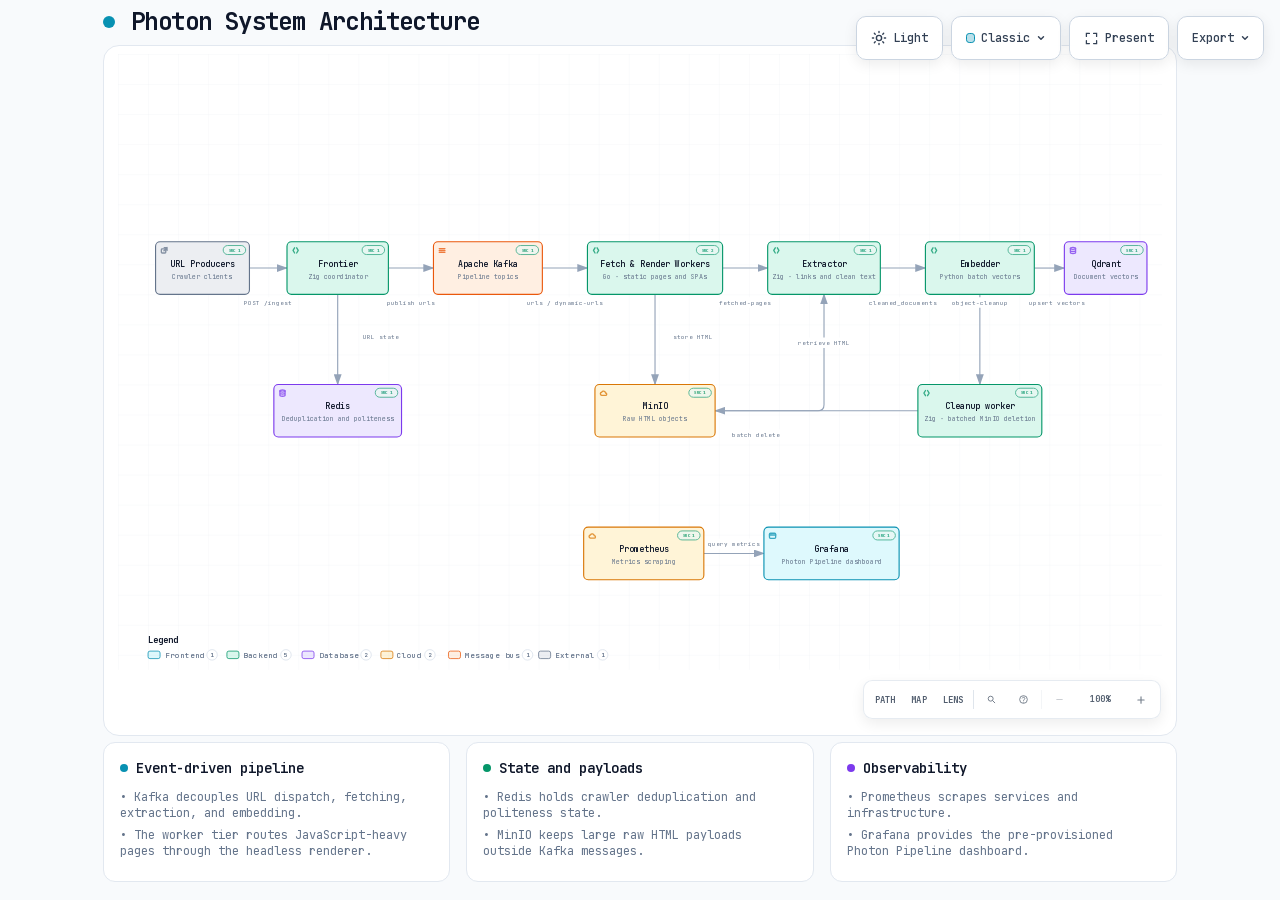
==== commit 61681c7e: "Complete pipeline and benchmark updates" ====
--- a/docs/architecture-assets/photon-system-architecture.html
+++ b/docs/architecture-assets/photon-system-architecture.html
@@ -5086,7 +5086,7 @@
     </div>
 
     <script id="archify-guided-views-data" type="application/json">[]</script>
-    <script id="archify-source-evidence-data" type="application/json">{"schemaVersion":1,"verified":true,"repository":{"url":"https://github.com/guilherme13c/photon","revision":"c25a8e3726a80fd202159d8297f479604ae18ec8","shortRevision":"c25a8e3","label":"guilherme13c/photon","href":"https://github.com/guilherme13c/photon/tree/c25a8e3726a80fd202159d8297f479604ae18ec8"},"referenceCount":12,"nodes":{"client":[{"path":"README.md","line":11,"label":"ingestion API","href":"https://github.com/guilherme13c/photon/blob/c25a8e3726a80fd202159d8297f479604ae18ec8/README.md#L11"}],"frontier":[{"path":"frontier/src/main.zig","line":1,"label":"service entrypoint","href":"https://github.com/guilherme13c/photon/blob/c25a8e3726a80fd202159d8297f479604ae18ec8/frontier/src/main.zig#L1"}],"kafka":[{"path":"docker-compose.yml","line":35,"label":"topic initialization","href":"https://github.com/guilherme13c/photon/blob/c25a8e3726a80fd202159d8297f479604ae18ec8/docker-compose.yml#L35"}],"workers":[{"path":"fetcher/main.go","line":1,"label":"fetcher entrypoint","href":"https://github.com/guilherme13c/photon/blob/c25a8e3726a80fd202159d8297f479604ae18ec8/fetcher/main.go#L1"},{"path":"renderer/main.go","line":1,"label":"renderer entrypoint","href":"https://github.com/guilherme13c/photon/blob/c25a8e3726a80fd202159d8297f479604ae18ec8/renderer/main.go#L1"}],"extractor":[{"path":"extractor/src/main.zig","line":1,"label":"service entrypoint","href":"https://github.com/guilherme13c/photon/blob/c25a8e3726a80fd202159d8297f479604ae18ec8/extractor/src/main.zig#L1"}],"embedder":[{"path":"embedder/src/main.py","line":1,"label":"service entrypoint","href":"https://github.com/guilherme13c/photon/blob/c25a8e3726a80fd202159d8297f479604ae18ec8/embedder/src/main.py#L1"}],"qdrant":[{"path":"docker-compose.yml","line":98,"label":"Qdrant service","href":"https://github.com/guilherme13c/photon/blob/c25a8e3726a80fd202159d8297f479604ae18ec8/docker-compose.yml#L98"}],"redis":[{"path":"docker-compose.yml","line":105,"label":"Redis service","href":"https://github.com/guilherme13c/photon/blob/c25a8e3726a80fd202159d8297f479604ae18ec8/docker-compose.yml#L105"}],"minio":[{"path":"docker-compose.yml","line":49,"label":"MinIO service","href":"https://github.com/guilherme13c/photon/blob/c25a8e3726a80fd202159d8297f479604ae18ec8/docker-compose.yml#L49"}],"prometheus":[{"path":"config/prometheus.yml","line":1,"label":"scrape configuration","href":"https://github.com/guilherme13c/photon/blob/c25a8e3726a80fd202159d8297f479604ae18ec8/config/prometheus.yml#L1"}],"grafana":[{"path":"docker-compose.yml","line":173,"label":"Grafana service","href":"https://github.com/guilherme13c/photon/blob/c25a8e3726a80fd202159d8297f479604ae18ec8/docker-compose.yml#L173"}]}}</script>
+    <script id="archify-source-evidence-data" type="application/json">{"schemaVersion":1,"verified":true,"repository":{"url":"https://github.com/guilherme13c/photon","revision":"446de8b00757aef84ad6a184049cfedc821b31d6","shortRevision":"446de8b","label":"guilherme13c/photon","href":"https://github.com/guilherme13c/photon/tree/446de8b00757aef84ad6a184049cfedc821b31d6"},"referenceCount":13,"nodes":{"client":[{"path":"README.md","line":11,"label":"ingestion API","href":"https://github.com/guilherme13c/photon/blob/446de8b00757aef84ad6a184049cfedc821b31d6/README.md#L11"}],"frontier":[{"path":"frontier/src/main.zig","line":1,"label":"service entrypoint","href":"https://github.com/guilherme13c/photon/blob/446de8b00757aef84ad6a184049cfedc821b31d6/frontier/src/main.zig#L1"}],"kafka":[{"path":"docker-compose.yml","line":35,"label":"topic initialization","href":"https://github.com/guilherme13c/photon/blob/446de8b00757aef84ad6a184049cfedc821b31d6/docker-compose.yml#L35"}],"workers":[{"path":"fetcher/main.go","line":1,"label":"fetcher entrypoint","href":"https://github.com/guilherme13c/photon/blob/446de8b00757aef84ad6a184049cfedc821b31d6/fetcher/main.go#L1"},{"path":"renderer/main.go","line":1,"label":"renderer entrypoint","href":"https://github.com/guilherme13c/photon/blob/446de8b00757aef84ad6a184049cfedc821b31d6/renderer/main.go#L1"}],"extractor":[{"path":"extractor/src/main.zig","line":1,"label":"service entrypoint","href":"https://github.com/guilherme13c/photon/blob/446de8b00757aef84ad6a184049cfedc821b31d6/extractor/src/main.zig#L1"}],"embedder":[{"path":"embedder/src/main.py","line":1,"label":"service entrypoint","href":"https://github.com/guilherme13c/photon/blob/446de8b00757aef84ad6a184049cfedc821b31d6/embedder/src/main.py#L1"}],"qdrant":[{"path":"docker-compose.yml","line":98,"label":"Qdrant service","href":"https://github.com/guilherme13c/photon/blob/446de8b00757aef84ad6a184049cfedc821b31d6/docker-compose.yml#L98"}],"redis":[{"path":"docker-compose.yml","line":105,"label":"Redis service","href":"https://github.com/guilherme13c/photon/blob/446de8b00757aef84ad6a184049cfedc821b31d6/docker-compose.yml#L105"}],"minio":[{"path":"docker-compose.yml","line":49,"label":"MinIO service","href":"https://github.com/guilherme13c/photon/blob/446de8b00757aef84ad6a184049cfedc821b31d6/docker-compose.yml#L49"}],"cleanup-worker":[{"path":"cleanup-worker/src/main.zig","line":83,"label":"service entrypoint","href":"https://github.com/guilherme13c/photon/blob/446de8b00757aef84ad6a184049cfedc821b31d6/cleanup-worker/src/main.zig#L83"}],"prometheus":[{"path":"config/prometheus.yml","line":1,"label":"scrape configuration","href":"https://github.com/guilherme13c/photon/blob/446de8b00757aef84ad6a184049cfedc821b31d6/config/prometheus.yml#L1"}],"grafana":[{"path":"docker-compose.yml","line":173,"label":"Grafana service","href":"https://github.com/guilherme13c/photon/blob/446de8b00757aef84ad6a184049cfedc821b31d6/docker-compose.yml#L173"}]}}</script>
     <script id="archify-i18n-data" type="application/json">{"locale":"en","messages":{"viewer.kind.frontend":"Frontend","viewer.kind.backend":"Backend","viewer.kind.database":"Database","viewer.kind.cloud":"Cloud","viewer.kind.security":"Security","viewer.kind.messagebus":"Message bus","viewer.kind.external":"External","viewer.kind.neutral":"Neutral","viewer.kind.node":"Node","viewer.kind.start":"Start","viewer.kind.active":"Active","viewer.kind.waiting":"Waiting","viewer.kind.decision":"Decision","viewer.kind.success":"Success","viewer.kind.failure":"Failure","viewer.toolbar.actions":"Diagram actions","viewer.theme.toggle.title":"Toggle theme (T)","viewer.theme.toggle":"Toggle color theme","viewer.theme.dark":"Dark","viewer.theme.light":"Light","viewer.preset.choose.title":"Choose visual style (S cycles)","viewer.preset.choose":"Choose visual style","viewer.preset.style":"Style","viewer.preset.menu":"Visual style","viewer.preset.identity":"Visual identity","viewer.preset.cycles":"S cycles","viewer.preset.classic":"Classic","viewer.preset.classic.short":"Classic","viewer.preset.classic.hint":"Stable technical default","viewer.preset.flow":"Signal Flow","viewer.preset.flow.short":"Flow","viewer.preset.flow.hint":"Motion-forward presentation","viewer.preset.blueprint":"Blueprint","viewer.preset.blueprint.hint":"Engineering review","viewer.preset.editorial":"Editorial","viewer.preset.editorial.hint":"Publication and launch notes","viewer.preset.badge.signalFlow":"SIGNAL FLOW","viewer.preset.badge.blueprint":"BLUEPRINT / REV 01","viewer.preset.badge.editorial":"EDITORIAL / FIELD NOTE","viewer.preset.badge.editorialPlate":"ARCHIFY / PLATE 04","viewer.preset.current":"Visual style: {style}. Choose visual style","viewer.motion.live":"Live","viewer.motion.still":"Still","viewer.motion.pause":"Pause motion","viewer.motion.resume":"Resume motion","viewer.motion.reduced":"Motion paused by reduced-motion preference","viewer.motion.hidden":"Motion paused while this page is hidden","viewer.motion.yielding":"Pause motion; currently yielding to {owner}","viewer.motion.yielding.title":"Live preview enabled · yielding to {owner}","viewer.owner.story":"the guided story","viewer.owner.chapter":"the active chapter","viewer.owner.chapterPreview":"the chapter delta preview","viewer.owner.handoff":"the chapter handoff","viewer.owner.route":"Route Probe","viewer.owner.lens":"Semantic Lens","viewer.owner.relationship":"Relationship Preview","viewer.owner.intent":"Intent Trace","viewer.owner.focus":"semantic focus","viewer.owner.legend":"legend preview","viewer.owner.reader":"reader interaction","viewer.present.enter":"Enter presentation stage","viewer.present.enter.title":"Presentation stage (F)","viewer.present.exit":"Exit presentation stage","viewer.present.exit.title":"Exit presentation stage (F or Escape)","viewer.present.present":"Present","viewer.present.exit.label":"Exit","viewer.export.button":"Export","viewer.export.button.title":"Export diagram (E)","viewer.export.diagram":"Export diagram","viewer.export.menu":"Export","viewer.export.subtitle":"Portable, clean outputs","viewer.export.share":"Share","viewer.export.shareCard":"Share Card","viewer.export.routeShareCard":"Route Share Card","viewer.export.reachShareCard":"Reach Share Card","viewer.export.copyShareCard":"Copy Share Card","viewer.export.copyDiagram":"Copy diagram","viewer.export.clipboardPng":"PNG to clipboard","viewer.export.raster":"Raster images","viewer.export.image":"Image","viewer.export.lossless":"Lossless image","viewer.export.compact":"Compact image","viewer.export.modern":"Modern image","viewer.export.vectorMotion":"Vector and motion","viewer.export.vectorMotion.heading":"Vector \u0026 motion","viewer.export.editable":"Editable vector","viewer.export.motion6s":"6s motion","viewer.export.unsupported":"Not supported by this browser","viewer.export.clipboardUnsupported":"Clipboard image write not supported by this browser","viewer.export.clipboardUnsupported.period":"Clipboard image write not supported by this browser.","viewer.export.clipboardUnsupported.short":"Clipboard image write not supported in this browser.","viewer.export.motionUnavailable":"Motion capture unavailable in this browser","viewer.export.webmUnavailable":"WebM unavailable in this browser","viewer.export.failed":"Export failed: {message}","viewer.export.unknownVariant":"Unknown Share Card variant: {variant}","viewer.export.routeRequired":"Trace a route before exporting a Route Share Card","viewer.export.reachRequired":"Trace authored reach before exporting a Reach Share Card","viewer.export.unknown":"unknown","viewer.export.routeFailed":"Route Share Card export failed: {message}","viewer.export.reachFailed":"Reach Share Card export failed: {message}","viewer.export.copyFailed":"Copy failed: {message}","viewer.export.copiedPng":"Copied PNG to clipboard","viewer.export.copiedShare":"Copied Share Card","viewer.export.downloadedShare":"Downloaded Share Card","viewer.export.downloadedRoute":"Downloaded Route Share Card","viewer.export.downloadedReach":"Downloaded Reach Share Card","viewer.export.downloadedWebm":"Downloaded WebM","viewer.export.recording":"Recording 6 seconds of motion…","viewer.export.card.routeSummary.one":"Route: {source} → {target} · {count} directed hop","viewer.export.card.routeSummary.other":"Route: {source} → {target} · {count} directed hops","viewer.export.card.reachSummary":"Authored {direction} from {origin} · {nodes} · {links} · max {hops}","viewer.export.card.node.one":"{count} node","viewer.export.card.node.other":"{count} nodes","viewer.export.card.link.one":"{count} link","viewer.export.card.link.other":"{count} links","viewer.export.card.hop.one":"{count} hop","viewer.export.card.hop.other":"{count} hops","viewer.export.card.routeBadge":"ARCHIFY · ROUTE · {hops}","viewer.export.card.reachBadge":"ARCHIFY · {direction} REACH","viewer.export.card.defaultBadge":"ARCHIFY · {preset} · {theme}","viewer.export.direction.upstream":"Upstream","viewer.export.direction.downstream":"Downstream","viewer.export.error.canvasUnavailable":"Canvas unavailable for {label}","viewer.export.error.contextUnavailable":"2D canvas context unavailable for {label}","viewer.export.error.toBlobUnavailable":"canvas.toBlob unavailable for {label}","viewer.export.error.toBlobNull":"canvas.toBlob returned no data for {label}","viewer.export.error.variantsCombined":"Share Card variants cannot be combined","viewer.export.error.viewerState":"Share Card export could not remove temporary viewer state","viewer.export.error.routeState":"Route Card export could not preserve the resolved route safely","viewer.export.error.reachState":"Reach Card export could not preserve authored reach safely","viewer.export.error.webmRequirements":"WebM motion export requires a trace animation and browser MediaRecorder support","viewer.export.error.mediaRecorder":"MediaRecorder failed","viewer.export.error.emptyWebm":"MediaRecorder produced an empty WebM","viewer.export.error.webmBackground":"SVG background could not be loaded for WebM export","viewer.guided.region":"Guided diagram views","viewer.guided.previous":"Previous guided view","viewer.guided.previous.title":"Previous guided view ([)","viewer.guided.next":"Next guided view","viewer.guided.next.title":"Next guided view (])","viewer.guided.views":"Guided views","viewer.guided.explore":"Explore this system","viewer.guided.intro":"Step through curated paths without changing the source diagram.","viewer.guided.trail":"Story trail","viewer.guided.beat":"Beat","viewer.guided.nextBeat":"Next","viewer.guided.play":"Play guided story","viewer.guided.play.title":"Play guided story (P)","viewer.guided.pause":"Pause guided story","viewer.guided.pause.title":"Pause guided story (P)","viewer.guided.replay":"Replay guided story","viewer.guided.replay.title":"Replay guided story (P)","viewer.guided.playStory":"Play story","viewer.guided.pauseStory":"Pause","viewer.guided.replayStory":"Replay story","viewer.guided.motionUnavailable":"Story playback unavailable while motion is Still","viewer.guided.enableMotion":"Switch motion to Live to play the guided story","viewer.guided.selectBeatLink":"Select a Story Beat to copy its exact link","viewer.guided.copyMoment":"Copy moment","viewer.guided.momentCopied":"Moment link copied","viewer.guided.momentCopyFailed":"Could not copy story moment link","viewer.guided.copied":"Copied","viewer.guided.copyFailed":"Copy failed","viewer.guided.showAll":"Show all","viewer.guided.showAll.aria":"Show entire diagram","viewer.guided.chapters":"Story chapters","viewer.guided.storyTrail":"Story trail for {label}: {count} beats","viewer.guided.chapter.open":"Open chapter {index} of {total}: {label}, {count} stops","viewer.guided.chapter.current":"Current chapter {index} of {total}: {label}, {count} stops","viewer.guided.chapter.selectedNodes":"{count} selected nodes","viewer.guided.chapter.stops":"{count} stops","viewer.guided.chapter.stop.one":"{count} stop","viewer.guided.chapter.stop.other":"{count} stops","viewer.guided.chapter.current.title":"{label} — current chapter, {count} stops","viewer.guided.chapter.delta.expanded":"{stay} stay, {enter} enter, {leave} leave","viewer.guided.chapter.delta.aria":"Open chapter {index} of {total}: {label}. Chapter focus delta: {delta}","viewer.guided.chapter.delta.title":"{label} — {delta} chapter focus","viewer.guided.handoff":"{from} → {to} · via {label}","viewer.guided.share.chapter":"Chapter {index} / {total}","viewer.guided.share.initial":"Chapter 01 / 01","viewer.guided.share.default":"Guided chapter","viewer.guided.state.ready":"Ready","viewer.guided.state.playing":"Playing","viewer.guided.state.settled":"Settled","viewer.guided.state.paused":"Paused","viewer.guided.state.pinned":"Pinned","viewer.guided.state.still":"Still","viewer.guided.share.step":"Step {index} / {total} · {label}","viewer.guided.share.staticMoment":"{step} · Static moment","viewer.guided.share.complete":"{count} steps complete · {note}","viewer.guided.share.settled":"Path settled for reading.","viewer.guided.share.staticPath":"{count} steps · Static path","viewer.guided.share.ready":"{count} steps · Ready","viewer.guided.share.aria":"{state} chapter {index} of {total}: {label}. {beat}. {route}","viewer.guided.beat.start":"Beat {index} / {total} · {label} · starting point","viewer.guided.beat.forward":"Beat {index} / {total} · {from} → {to}","viewer.guided.beat.reverse":"Beat {index} / {total} · {from} → {to} · reverse authored link","viewer.guided.beat.multiple":"Beat {index} / {total} · {from} ⇄ {to} · {count} authored links","viewer.guided.beat.group":"Beat {index} / {total} · {from} · {to} · grouped · no direct link","viewer.guided.beat.aria.prefix":"Story beat {index} of {total}: {label}. ","viewer.guided.beat.aria.start":"Starting point.","viewer.guided.beat.aria.forward":"From {from} through one authored forward relationship.","viewer.guided.beat.aria.reverse":"From {from}; the authored relationship points from {to} to {from}.","viewer.guided.beat.aria.multiple":"From {from} through {count} authored relationships; shown without arbitrary motion.","viewer.guided.beat.aria.group":"Grouped from {from} with no direct authored relationship.","viewer.guided.caption.start":"Starting point","viewer.guided.caption.grouped":"Grouped transition · no direct authored link","viewer.guided.caption.more":" +{count} more","viewer.guided.caption.reverse":"Reverse authored relationship","viewer.guided.caption.relationships":"{count} authored relationships","viewer.guided.caption.relationship":"Authored relationship","viewer.guided.caption.direction":"authored direction: {from} → {to}","viewer.guided.caption.starting":"Authored starting point","viewer.guided.beatLink":"Copy link to current story moment: Beat {index} of {total}: {label}","viewer.guided.noStory":"This diagram has no authored guided story.","viewer.guide.eyebrow":"Diagram guide","viewer.guide.close":"Close diagram guide","viewer.guide.inspecting":"Inspecting compiled semantics","viewer.guide.actions":"Diagram exploration actions","viewer.guide.find":"Find any node","viewer.guide.find.hint":"Search labels, responsibilities, kinds, and stable IDs.","viewer.guide.route":"Trace a route","viewer.guide.route.aria":"Trace a directed route","viewer.guide.route.hint":"Ask how two semantic nodes connect in authored direction.","viewer.guide.map":"See the whole system","viewer.guide.map.hint":"Open Semantic Radar with a live viewport and stable nodes.","viewer.guide.lens":"Compare semantic kinds","viewer.guide.lens.hint":"Count roles, reveal their traffic, and compare direct authored links.","viewer.guide.story":"Play the guided story","viewer.guide.story.hint":"Walk the authored chapters and real relationships.","viewer.guide.present":"Enter Presentation Stage","viewer.guide.present.hint":"Give the live diagram the viewport without changing export.","viewer.guide.shortcuts":"Additional keyboard shortcuts","viewer.guide.shortcut.export":"Export","viewer.guide.shortcut.theme":"Theme","viewer.guide.shortcut.style":"Style","viewer.guide.shortcut.reset":"Reset","viewer.guide.shortcut.zoomIn":"Zoom in","viewer.guide.shortcut.zoomOut":"Zoom out","viewer.guide.shortcut.close":"Close","viewer.guide.facts":"{nodes} · {relationships} · {views}","viewer.guide.fact.node.one":"{count} semantic node","viewer.guide.fact.node.other":"{count} semantic nodes","viewer.guide.fact.relationship.one":"{count} relationship","viewer.guide.fact.relationship.other":"{count} relationships","viewer.guide.fact.view.one":"{count} guided view","viewer.guide.fact.view.other":"{count} guided views","viewer.guide.story.available.one":"Walk {count} authored chapter and its real relationships.","viewer.guide.story.available.other":"Walk {count} authored chapters and their real relationships.","viewer.guide.story.unavailable":"No authored guided story in this diagram.","viewer.guide.open":"Open diagram guide","viewer.guide.noStory":"This diagram has no authored guided story.","viewer.finder.title":"Find a node","viewer.finder.close":"Close node finder","viewer.finder.placeholder":"Search labels or IDs","viewer.finder.search":"Search diagram nodes","viewer.finder.results":"Diagram nodes","viewer.finder.empty":"No matching nodes","viewer.finder.result.focus":"Focus {label}","viewer.finder.result.routeStart":"Choose {label} as route start","viewer.finder.result.routeTarget":"Choose {label} as route destination, {links}","viewer.finder.status.empty":"No matching nodes","viewer.finder.status.count.one":"{count} matching node","viewer.finder.status.count.other":"{count} matching nodes","viewer.finder.noun.nodes":"nodes","viewer.finder.link.one":"{count} link","viewer.finder.link.other":"{count} links","viewer.finder.result.focus.one":"Focus {label}, {count} related connection","viewer.finder.result.focus.other":"Focus {label}, {count} related connections","viewer.finder.status.filtered":"{visible} of {available} {noun}","viewer.finder.status.all":"{available} {noun}","viewer.passport.eyebrow":"Semantic passport","viewer.passport.metadata":"Node metadata","viewer.passport.evidence":"Verified source evidence","viewer.passport.verified":"Verified source","viewer.passport.verificationScope":"Verified against local Git at the pinned revision. Remote access has not been checked.","viewer.passport.reach":"Authored reach","viewer.passport.reach.trace":"Trace authored reachability","viewer.passport.upstream":"Upstream","viewer.passport.downstream":"Downstream","viewer.passport.upstream.trace":"Trace upstream authored reachability","viewer.passport.downstream.trace":"Trace downstream authored reachability","viewer.passport.close":"Close semantic passport","viewer.passport.copy":"Copy link","viewer.passport.copy.focus":"Copy link to focused node","viewer.passport.relations":"Relations","viewer.passport.relations.show":"Show connected relationships","viewer.passport.relations.hide":"Hide connected relationships","viewer.passport.relations.list":"Connected relationships","viewer.passport.copyRelation":"Copy relation","viewer.passport.copyNode":"Copy node","viewer.passport.copyPinned":"Copy link to pinned relationship","viewer.passport.copySource":"Copy link to source node","viewer.passport.copy.focused.success":"Focused node link copied","viewer.passport.copy.pinned.success":"Pinned relationship link copied","viewer.passport.copy.focused.failed":"Could not copy focused node link","viewer.passport.copy.pinned.failed":"Could not copy pinned relationship link","viewer.passport.relationship.none":"No connected relationships","viewer.passport.relationship.count.one":"{count} relation","viewer.passport.relationship.count.other":"{count} relations","viewer.passport.relationship.show.one":"Show {count} connected relationship","viewer.passport.relationship.show.other":"Show {count} connected relationships","viewer.passport.relationship.summary":"{out} outgoing · {in} incoming{loops}","viewer.passport.relationship.loops":" · {count} loop","viewer.passport.relationship.explorer":"Direct relationship explorer","viewer.passport.relationship.help":"Use arrow keys to explore relationships. Press Enter or Space to pin details; Escape clears.","viewer.passport.relationship.loopsBack":"loops back","viewer.passport.relationship.connectsTo":"connects to","viewer.passport.relationship.connectsFrom":"connects from","viewer.passport.relationship.pinned":"Pinned relationship · {from} → {to} · {label}","viewer.passport.relationship.inspect":"Inspect relationship {index} of {total}: {from} to {to}, {label}. Press Enter for details.","viewer.passport.relationship.group.out":"Outgoing","viewer.passport.relationship.group.in":"Incoming","viewer.passport.relationship.group.loop":"Self loops","viewer.passport.relationship.row":"{group}: {relationship}, {neighbor}","viewer.passport.relationship.direction.out":"OUT →","viewer.passport.relationship.direction.in":"← IN","viewer.passport.relationship.direction.loop":"LOOP","viewer.passport.sourceCount.one":"{count} verified source reference","viewer.passport.sourceCount.other":"{count} verified source references","viewer.passport.sourceMarker":"SRC","viewer.passport.beacon.one":"{count} verified source; focus this node to inspect","viewer.passport.beacon.other":"{count} verified sources; focus this node to inspect","viewer.passport.repository.open":"Open verified repository revision {revision}","viewer.passport.source.open":"Open verified source {path} at revision {revision}","viewer.passport.source.openLink":"Open ↗","viewer.passport.reach.upstream.one":"Trace {count} upstream authored node","viewer.passport.reach.upstream.other":"Trace {count} upstream authored nodes","viewer.passport.reach.downstream.one":"Trace {count} downstream authored node","viewer.passport.reach.downstream.other":"Trace {count} downstream authored nodes","viewer.passport.reach.noUpstream":"No upstream authored nodes","viewer.passport.reach.noDownstream":"No downstream authored nodes","viewer.passport.reach.status":"{direction} · {nodes} nodes · {links} links · max {hops} hops","viewer.route.eyebrow":"Route probe","viewer.route.start":"Choose a start node","viewer.route.start.find":"Find start","viewer.route.start.find.aria":"Find a route start","viewer.route.copy":"Copy link","viewer.route.copy.aria":"Copy link to traced route","viewer.route.clear":"Clear","viewer.route.clear.aria":"Clear route probe","viewer.route.traced":"Traced route","viewer.route.pickTwo":"Pick two semantic nodes on the diagram","viewer.route.pickOne":"Pick a semantic node on the diagram","viewer.route.controls":"Route journey controls","viewer.route.previous":"Previous route position","viewer.route.play":"Play route journey","viewer.route.pause":"Pause route journey","viewer.route.replay":"Replay route journey","viewer.route.next":"Next route position","viewer.route.journey":"Journey","viewer.route.pause.label":"Pause","viewer.route.replay.label":"Replay","viewer.route.overview":"Overview","viewer.route.overview.aria":"Show complete route overview","viewer.route.instructions":"Choose the source, then the destination. Direction matters.","viewer.route.destination":"Choose a destination from {label}","viewer.route.destination.find":"Find target","viewer.route.destination.find.aria":"Find a reachable route destination","viewer.route.differentDestination":"Choose a different destination","viewer.route.distinct":"A route needs two distinct semantic nodes.","viewer.route.unreachable":"No directed route to {label}","viewer.route.unreachable.detail":"{target} is not reachable from {source}. Pick a highlighted destination.","viewer.route.start.instructions":"Select the source. The next step will reveal only directed destinations.","viewer.route.copy.success":"Traced route link copied","viewer.route.copy.failed":"Could not copy traced route link","viewer.route.position":"Route position {index} of {total}: {label}","viewer.route.step":"Step {index} of {total} · {phase} · {label}","viewer.route.motionRequired":"Automatic journey requires Live motion","viewer.route.trigger.clear":"Clear traced route","viewer.route.overview.status":"{nodes} · {hops} · shortest authored route","viewer.route.overview.node.one":"{count} node","viewer.route.overview.node.other":"{count} nodes","viewer.route.overview.hop.one":"{count} directed hop","viewer.route.overview.hop.other":"{count} directed hops","viewer.route.phase.playing":"Playing","viewer.route.phase.complete":"Complete","viewer.route.phase.inspecting":"Inspecting","viewer.route.destination.count.one":"{count} directed destination available. Pick a highlighted node.","viewer.route.destination.count.other":"{count} directed destinations available. Pick a highlighted node.","viewer.route.noOutgoing":"No outgoing route starts here. Clear and choose another source.","viewer.route.result.title":"{source} to {target}","viewer.route.finder.source.title":"Choose route start","viewer.route.finder.source.placeholder":"Search route sources","viewer.route.finder.source.empty":"No matching route sources","viewer.route.finder.source.results":"Nodes that can start a route","viewer.route.finder.source.noun":"route sources","viewer.route.finder.source.badge":"start","viewer.route.finder.target.title":"Destination from {label}","viewer.route.finder.target.placeholder":"Search reachable destinations","viewer.route.finder.target.empty":"No matching reachable destinations","viewer.route.finder.target.results":"Reachable route destinations","viewer.route.finder.target.noun":"reachable destinations","viewer.route.hop.one":"{count} hop","viewer.route.hop.other":"{count} hops","viewer.lens.eyebrow":"Semantic lens","viewer.lens.title":"Compare system roles","viewer.lens.close":"Close semantic lens","viewer.lens.instruction":"Choose up to two semantic kinds. One reveals its real traffic; two compare only direct authored relationships.","viewer.lens.kinds":"Semantic kinds","viewer.lens.choose":"Choose a kind to inspect its nodes and touching relationships.","viewer.lens.copy":"Copy link to semantic lens","viewer.lens.clear":"Clear semantic lens","viewer.lens.open":"Open semantic lens","viewer.lens.openActive":"Open active semantic lens","viewer.lens.legend":"Semantic legend","viewer.lens.legend.inspect.one":"Inspect {label}, {count} node","viewer.lens.legend.inspect.other":"Inspect {label}, {count} nodes","viewer.lens.kind.count.one":"{label}, {count} node","viewer.lens.kind.count.other":"{label}, {count} nodes","viewer.lens.compare.one":"{first} → {second}: {forward} · {second} → {first}: {reverse} · {count} direct relationship","viewer.lens.compare.other":"{first} → {second}: {forward} · {second} → {first}: {reverse} · {count} direct relationships","viewer.lens.single":"{nodes} · {relationships} · connected peers remain visible","viewer.lens.node.one":"{count} {label} node","viewer.lens.node.other":"{count} {label} nodes","viewer.lens.relationship.one":"{count} touching relationship","viewer.lens.relationship.other":"{count} touching relationships","viewer.radar.title":"Semantic radar","viewer.radar.building":"Building overview","viewer.radar.openFull":"Open full semantic radar","viewer.radar.open":"Open radar","viewer.radar.close":"Close semantic radar","viewer.radar.surface":"Diagram overview. Click a node to focus it, or use arrow keys to pan.","viewer.radar.click":"Click node","viewer.radar.drag":"Drag to pan","viewer.radar.space":"Semantic radar needs more MAP space.","viewer.radar.nodes":"Semantic diagram radar nodes","viewer.radar.focus":"Focus {label} from Semantic Radar","viewer.radar.status":"{count} nodes · {viewport}","viewer.radar.fullMap":"{count} nodes · full map","viewer.radar.compacted":"Radar compacted to avoid covering the Semantic Passport or MAP controls.","viewer.radar.cancelWaiting":"Cancel semantic radar waiting for more MAP space","viewer.radar.needsSpace":"Semantic radar needs more visible MAP space","viewer.radar.viewport.full":"full map","viewer.radar.viewport.width":"{percent}% width","viewer.radar.viewport.scale":"{percent}% viewport","viewer.nav.controls":"Diagram view controls","viewer.nav.route":"Trace a directed route","viewer.nav.route.title":"Trace route (R)","viewer.nav.route.short":"PATH","viewer.nav.radar":"Open semantic radar","viewer.nav.radar.title":"Semantic radar (M)","viewer.nav.radar.short":"MAP","viewer.nav.lens":"Open semantic lens","viewer.nav.lens.title":"Semantic lens (L)","viewer.nav.lens.short":"LENS","viewer.nav.find":"Find a node","viewer.nav.find.title":"Find a node (/)","viewer.nav.guide":"Open diagram guide","viewer.nav.guide.title":"Diagram guide (?)","viewer.nav.zoomOut":"Zoom out","viewer.nav.zoomOut.title":"Zoom out (-)","viewer.nav.reset":"Reset diagram view","viewer.nav.reset.title":"Reset view (0)","viewer.nav.read":"READ","viewer.nav.zoomIn":"Zoom in","viewer.nav.zoomIn.title":"Zoom in (+)","viewer.nav.camera":"{hint}. Reset diagram view","viewer.nav.camera.title":"{semantic}{hint} · reset view (0)","viewer.nav.camera.semantic":"Semantic camera active · ","viewer.nav.level.map":"MAP","viewer.nav.level.read":"READ","viewer.nav.level.full":"FULL","viewer.nav.level.auto":"AUTO","viewer.nav.detail.map":"Zoom in to reveal relationship labels and node context","viewer.nav.detail.read":"Zoom in again to reveal tags and annotations","viewer.nav.detail.full":"Full diagram detail","viewer.intent.summary":"{label}. {out} outgoing, {in} incoming{loops}. {total} connections. Press Enter for details.","viewer.intent.loops":", {count} self loop","viewer.common.copied":"Copied","viewer.common.copyFailed":"Copy failed","viewer.common.copyLink":"Copy link","viewer.common.clear":"Clear","viewer.common.close":"Close"}}</script>
     <div class="guided-views no-print" id="guided-views" hidden aria-label="Guided diagram views">
       <button id="guided-view-prev" type="button" aria-label="Previous guided view" title="Previous guided view ([)">&#8592;</button>
@@ -5168,7 +5168,9 @@
         <path data-edge-from="frontier" data-edge-to="redis" data-edge-label="URL state" data-edge-key="6" data-composition-points="292.5,320;292.5,440" d="M 292.5 320 L 292.5 440" class="a-default" stroke-width="1.5" marker-end="url(#arrowhead)"/>
         <path data-edge-from="workers" data-edge-to="minio" data-edge-label="store HTML" data-edge-key="7" data-composition-points="715,320;715,440" d="M 715 320 L 715 440" class="a-default" stroke-width="1.5" marker-end="url(#arrowhead)"/>
         <path data-edge-from="minio" data-edge-to="extractor" data-edge-label="retrieve HTML" data-edge-key="8" data-composition-points="795,475;940,475;940,320" d="M 795 475 L 932 475 Q 940 475 940 467 L 940 320" class="a-default" stroke-width="1.5" marker-end="url(#arrowhead)"/>
-        <path data-edge-from="prometheus" data-edge-to="grafana" data-edge-label="query metrics" data-edge-key="9" data-composition-points="780,665;860,665" d="M 780 665 L 860 665" class="a-default" stroke-width="1.5" marker-end="url(#arrowhead)"/>
+        <path data-edge-from="embedder" data-edge-to="cleanup-worker" data-edge-label="object-cleanup" data-edge-key="9" data-composition-points="1147.5,320;1147.5,440" d="M 1147.5 320 L 1147.5 440" class="a-default" stroke-width="1.5" marker-end="url(#arrowhead)"/>
+        <path data-edge-from="cleanup-worker" data-edge-to="minio" data-edge-label="batch delete" data-edge-key="10" data-composition-points="1065,475;795,475" d="M 1065 475 L 795 475" class="a-default" stroke-width="1.5" marker-end="url(#arrowhead)"/>
+        <path data-edge-from="prometheus" data-edge-to="grafana" data-edge-label="query metrics" data-edge-key="11" data-composition-points="780,665;860,665" d="M 780 665 L 860 665" class="a-default" stroke-width="1.5" marker-end="url(#arrowhead)"/>
 
         <!-- Components -->
         <g id="node-client" data-node-id="client" data-node-label="URL Producers" tabindex="0" role="button" aria-label="Focus URL Producers, Crawler clients, Architecture component" aria-pressed="false" data-node-kind="external" data-node-sublabel="Crawler clients" data-node-context="Architecture component">
@@ -5230,15 +5232,15 @@
         <text data-detail="context" x="940" y="299" class="t-muted" font-size="9" text-anchor="middle">Zig · links and clean text</text>
         </g>
 
-        <g id="node-embedder" data-node-id="embedder" data-node-label="Embedder" tabindex="0" role="button" aria-label="Focus Embedder, Python/Ray vectors, Architecture component" aria-pressed="false" data-node-kind="backend" data-node-sublabel="Python/Ray vectors" data-node-context="Architecture component">
-          <title>Embedder · Python/Ray vectors · Architecture component</title>
+        <g id="node-embedder" data-node-id="embedder" data-node-label="Embedder" tabindex="0" role="button" aria-label="Focus Embedder, Python batch vectors, Architecture component" aria-pressed="false" data-node-kind="backend" data-node-sublabel="Python batch vectors" data-node-context="Architecture component">
+          <title>Embedder · Python batch vectors · Architecture component</title>
           <rect x="1075" y="250" width="145" height="70" rx="6" class="c-mask"/>
           <rect x="1075" y="250" width="145" height="70" rx="6" class="c-backend" stroke-width="1.5"/>
           <g aria-hidden="true" data-semantic-sigil="backend" class="semantic-sigil s-backend" transform="translate(1081 256) scale(0.6875)">
             <path d="M6 3 3 8l3 5M10 3l3 5-3 5"/>
           </g>
           <text data-node-label="" data-detail-anchor="" x="1147.5" y="283" class="t-primary" font-size="11" font-weight="600" text-anchor="middle">Embedder</text>
-        <text data-detail="context" x="1147.5" y="299" class="t-muted" font-size="9" text-anchor="middle">Python/Ray vectors</text>
+        <text data-detail="context" x="1147.5" y="299" class="t-muted" font-size="9" text-anchor="middle">Python batch vectors</text>
         </g>
 
         <g id="node-qdrant" data-node-id="qdrant" data-node-label="Qdrant" tabindex="0" role="button" aria-label="Focus Qdrant, Document vectors, Architecture component" aria-pressed="false" data-node-kind="database" data-node-sublabel="Document vectors" data-node-context="Architecture component">
@@ -5274,6 +5276,17 @@
           </g>
           <text data-node-label="" data-detail-anchor="" x="715" y="473" class="t-primary" font-size="11" font-weight="600" text-anchor="middle">MinIO</text>
         <text data-detail="context" x="715" y="489" class="t-muted" font-size="9" text-anchor="middle">Raw HTML objects</text>
+        </g>
+
+        <g id="node-cleanup-worker" data-node-id="cleanup-worker" data-node-label="Cleanup worker" tabindex="0" role="button" aria-label="Focus Cleanup worker, Zig · batched MinIO deletion, Architecture component" aria-pressed="false" data-node-kind="backend" data-node-sublabel="Zig · batched MinIO deletion" data-node-context="Architecture component">
+          <title>Cleanup worker · Zig · batched MinIO deletion · Architecture component</title>
+          <rect x="1065" y="440" width="165" height="70" rx="6" class="c-mask"/>
+          <rect x="1065" y="440" width="165" height="70" rx="6" class="c-backend" stroke-width="1.5"/>
+          <g aria-hidden="true" data-semantic-sigil="backend" class="semantic-sigil s-backend" transform="translate(1071 446) scale(0.6875)">
+            <path d="M6 3 3 8l3 5M10 3l3 5-3 5"/>
+          </g>
+          <text data-node-label="" data-detail-anchor="" x="1147.5" y="473" class="t-primary" font-size="11" font-weight="600" text-anchor="middle">Cleanup worker</text>
+        <text data-detail="context" x="1147.5" y="489" class="t-muted" font-size="9" text-anchor="middle">Zig · batched MinIO deletion</text>
         </g>
 
         <g id="node-prometheus" data-node-id="prometheus" data-node-label="Prometheus" tabindex="0" role="button" aria-label="Focus Prometheus, Metrics scraping, Architecture component" aria-pressed="false" data-node-kind="cloud" data-node-sublabel="Metrics scraping" data-node-context="Architecture component">
@@ -5338,7 +5351,15 @@
           <rect x="903.8" y="377.5" width="72.4" height="14" rx="3" class="c-mask"/>
           <text x="940" y="387.5" class="t-muted" font-size="8" text-anchor="middle">retrieve HTML</text>
         </g>
-        <g data-detail="context" data-edge-from="prometheus" data-edge-to="grafana" data-edge-label="query metrics" data-edge-key="9">
+        <g data-detail="context" data-edge-from="embedder" data-edge-to="cleanup-worker" data-edge-label="object-cleanup" data-edge-key="9">
+          <rect x="1108.9" y="324" width="77.2" height="14" rx="3" class="c-mask"/>
+          <text x="1147.5" y="334" class="t-muted" font-size="8" text-anchor="middle">object-cleanup</text>
+        </g>
+        <g data-detail="context" data-edge-from="cleanup-worker" data-edge-to="minio" data-edge-label="batch delete" data-edge-key="10">
+          <rect x="816.2" y="500" width="67.6" height="14" rx="3" class="c-mask"/>
+          <text x="850" y="510" class="t-muted" font-size="8" text-anchor="middle">batch delete</text>
+        </g>
+        <g data-detail="context" data-edge-from="prometheus" data-edge-to="grafana" data-edge-label="query metrics" data-edge-key="11">
           <rect x="783.8" y="645" width="72.4" height="14" rx="3" class="c-mask"/>
           <text x="820" y="655" class="t-muted" font-size="8" text-anchor="middle">query metrics</text>
         </g>
